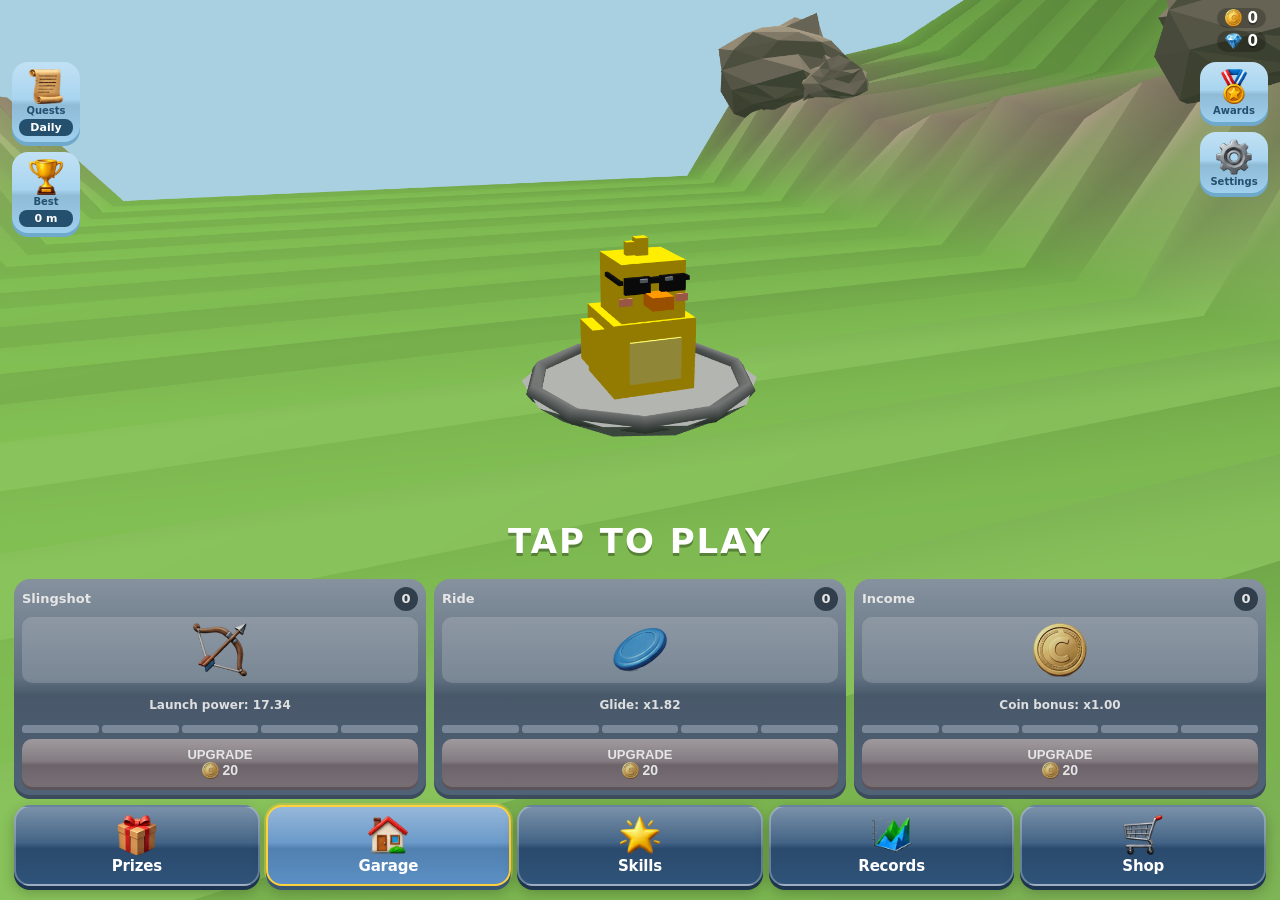
==== play/index.html @ 9abfc85f "play/: celebrations centred, lower/heavier jumps, clouds song from 6,000 m Co-Authored-By: Claude Op" ====
<!DOCTYPE html><html><head><meta charset="utf-8"><meta name="viewport" content="width=device-width,initial-scale=1,minimum-scale=1,maximum-scale=1,user-scalable=no,viewport-fit=cover"><script>/* Tablet scaling: the game is laid out for a phone (390 wide). On tablets (iPad) the page is laid out at a compact phone size (700 tall, like a small iPhone) and magnified, so the HUD, menus and buttons are large and keep their phone proportions. Phones are unchanged. */(function(){try{var m=document.querySelector('meta[name=viewport]'),w=screen.width,h=screen.height;if(w>h){var t=w;w=h;h=t}var s=Math.min(w/390,h/844);window.__uiS=1;window.__vpC=m.content;if(!(s>1.15))return;s=Math.min(w/390,h/700);window.__uiS=s;var z=s.toFixed(4);m.content=window.__vpC='width='+Math.round(w/s)+',initial-scale='+z+',minimum-scale='+z+',maximum-scale='+z+',user-scalable=no,viewport-fit=cover'}catch(e){}})();
/* The page must never zoom (a double-tap on Jump or a two-finger pinch while steering used to zoom it in, with no way back).
   The viewport above locks the scale on every device; this also blocks iOS pinch gestures and, if the page ever does end up
   zoomed, puts it straight back by re-applying the viewport. */
(function(){var stop=function(e){if(e.cancelable)e.preventDefault()};['gesturestart','gesturechange','gestureend'].forEach(function(t){document.addEventListener(t,stop,{passive:false})});
 document.addEventListener('touchmove',function(e){if(typeof e.scale==='number'&&e.scale!==1&&e.cancelable)e.preventDefault()},{passive:false});
 var vv=window.visualViewport;if(!vv)return;var base=null,busy=0;window.__vpFix=function(){var m=document.querySelector('meta[name=viewport]');if(!m||busy)return;busy=1;var c=window.__vpC||m.content;m.content=c+',shrink-to-fit=no';setTimeout(function(){m.content=c;busy=0;try{window.scrollTo(0,0)}catch(e){}},60)};
 var chk=function(){if(base==null)return;var ae=document.activeElement,typing=ae&&(ae.tagName==='TEXTAREA'||(ae.tagName==='INPUT'&&ae.type!=='range'));if(Math.abs(vv.scale-base)>.02||(!typing&&(Math.abs(vv.offsetLeft)>1||Math.abs(vv.offsetTop)>1)))window.__vpFix()};vv.addEventListener('resize',chk);vv.addEventListener('scroll',chk);
 setTimeout(function(){base=vv.scale},700)})();</script><title>Play Sling &amp; Slide</title><meta name="description" content="Play Sling &amp; Slide in your browser: launch your chick from a giant slingshot and slide as far as you can."><link rel="icon" href="../assets/favicon.png"><link rel="apple-touch-icon" href="../assets/apple-touch-icon.png"><link rel="manifest" href="manifest.webmanifest"><meta name="mobile-web-app-capable" content="yes"><meta name="apple-mobile-web-app-capable" content="yes"><meta name="apple-mobile-web-app-status-bar-style" content="black-translucent"><meta name="apple-mobile-web-app-title" content="Sling &amp; Slide"><meta name="theme-color" content="#2f8fe8"><meta name="format-detection" content="telephone=no"><style>:root{color-scheme:light}body{font-size:14px;line-height:normal;color:#000}img{max-width:100%}[hidden]:not([hidden=until-found i]){display:none!important}</style>
<style>
:root{box-sizing:border-box}
html,body{margin:0;height:100%;background:#8fd3ff;overflow:hidden;touch-action:none;user-select:none;-webkit-user-select:none;font-family:system-ui,sans-serif}
canvas{display:block}
#hud{position:fixed;top:0;left:0;right:0;padding:calc(env(safe-area-inset-top,0px) + 8px) 14px 0;display:flex;justify-content:space-between;align-items:flex-start;color:#fff;font-weight:800;font-size:15px;text-shadow:0 2px 0 rgba(0,0,0,.35);pointer-events:none}
#jb{position:fixed;left:14px;bottom:calc(env(safe-area-inset-bottom,0px) + 72px);width:74px;height:74px;border-radius:50%;border:3px solid #fff;background:radial-gradient(circle at 35% 25%,#9fe0ff,#2f8cff 70%);color:#fff;font:800 11px system-ui,sans-serif;display:flex;flex-direction:column;align-items:center;justify-content:center;gap:0;box-shadow:0 5px 0 #1f5fb8,0 8px 14px rgba(0,0,0,.35);touch-action:none;z-index:4;transition:transform .08s,opacity .15s,filter .15s;-webkit-tap-highlight-color:transparent}#jb span{font-size:26px;line-height:26px}#jb i{font-style:normal;position:absolute;top:-6px;right:-4px;min-width:22px;height:22px;border-radius:11px;background:#ff6a3d;border:2px solid #fff;font-size:12px;line-height:18px;text-align:center}#jb:active{transform:translateY(4px) scale(.93);box-shadow:0 1px 0 #1f5fb8}#jb.off{filter:grayscale(.9) brightness(.8);opacity:.7}
#rb{position:fixed;left:96px;bottom:calc(env(safe-area-inset-bottom,0px) + 72px);width:74px;height:74px;border-radius:50%;border:3px solid #fff;background:radial-gradient(circle at 35% 25%,#ffd27a,#ff7a2f 70%);color:#fff;font:800 11px system-ui,sans-serif;display:flex;flex-direction:column;align-items:center;justify-content:center;box-shadow:0 5px 0 #b3481a,0 8px 14px rgba(0,0,0,.35);touch-action:none;z-index:4;transition:transform .08s,opacity .15s,filter .15s;-webkit-tap-highlight-color:transparent}#rb span{font-size:26px;line-height:26px}#rb:active{transform:translateY(4px) scale(.93);box-shadow:0 1px 0 #b3481a}#rb.off{filter:grayscale(.9) brightness(.8);opacity:.7}#rb.off:not(.lock){filter:grayscale(.6) brightness(.85);opacity:.8}#rb{overflow:hidden;position:fixed}#rb span,#rb b{position:relative;z-index:2}#rb .fuel{position:absolute;left:0;right:0;bottom:0;height:0;background:linear-gradient(#ffe27a,#ffb02e);opacity:.9;z-index:1;display:none}#rb .fuel::before{content:'';position:absolute;left:-25%;top:-7px;width:150%;height:14px;border-radius:45%;background:#ffe27a;animation:slosh 1.3s ease-in-out infinite alternate}@keyframes slosh{from{transform:translateX(-9%) rotate(-3deg)}to{transform:translateX(9%) rotate(3deg)}}
#pts{position:fixed;top:calc(env(safe-area-inset-top,0px) + 36px);left:0;right:0;text-align:center;color:#ffe9a6;font-weight:900;font-size:15px;text-shadow:0 2px 0 rgba(0,0,0,.45);pointer-events:none;display:none}#sp{position:fixed;top:calc(env(safe-area-inset-top,0px) + 92px);left:0;right:0;text-align:center;font-weight:900;font-size:18px;text-shadow:0 2px 0 rgba(0,0,0,.5);pointer-events:none;opacity:0}@keyframes spup{0%{opacity:0;transform:translateY(8px) scale(.8)}15%{opacity:1;transform:translateY(0) scale(1.1)}30%{transform:scale(1)}80%{opacity:1}100%{opacity:0;transform:translateY(-14px)}}
#lbm .lbcl{width:100%;margin:6px 0 2px;padding:9px 10px;border-radius:12px;background:linear-gradient(#ffd45a,#f0a020);box-shadow:0 3px 0 #b8741a;color:#3a2400;font-weight:900;font-size:12px;line-height:1.3;border:0}#lbm .lbcl b{display:block;font-size:15px}
#menu .cards{align-items:stretch}#menu .card{display:flex;flex-direction:column}#menu .card .st{min-height:2.6em;display:flex;align-items:center;justify-content:center;line-height:1.2}#menu .card .pips{margin-top:auto}#menu .card .ch span{white-space:nowrap}
#hint{position:fixed;bottom:calc(env(safe-area-inset-bottom,0px) + 18px);left:0;right:0;text-align:center;color:#fff;font-weight:700;text-shadow:0 2px 0 rgba(0,0,0,.35);pointer-events:none}
#menu{position:fixed;inset:0;display:none;flex-direction:column;color:#fff;pointer-events:none;padding:calc(env(safe-area-inset-top,0px) + 10px) 14px calc(env(safe-area-inset-bottom,0px) + 14px);box-sizing:border-box}
#menu .top{text-align:center;text-shadow:0 2px 0 rgba(0,0,0,.3)}
#menu .pill{display:inline-block;background:rgba(40,55,70,.7);border-radius:20px;padding:6px 16px;font-weight:800;font-size:20px}
#menu .res{font-size:30px;font-weight:900;margin-top:34px;letter-spacing:1px}
#menu .sub{opacity:.85;font-weight:700}
#menu .mid{flex:1;display:flex;align-items:flex-end;justify-content:center;pointer-events:auto;padding-bottom:18px}
#menu .ct{font-size:34px;font-weight:900;letter-spacing:2px;text-shadow:0 3px 0 rgba(0,0,0,.3);animation:pu 1.2s infinite alternate}
@keyframes pu{to{transform:scale(1.08)}}
#menu .cards{display:flex;gap:8px;pointer-events:auto}
#menu .card{flex:1;background:#4d6f93;border-radius:16px;padding:8px;box-shadow:0 4px 0 #3a5673}
#menu .card.off{filter:saturate(.6) brightness(.9)}
#menu .ch{display:flex;justify-content:space-between;align-items:center;font-weight:800;font-size:13px}
#menu .ch em{font-style:normal;background:#2f4660;border-radius:50%;min-width:24px;height:24px;display:grid;place-items:center}
#menu .ic{font-size:40px;text-align:center;background:rgba(255,255,255,.2);border-radius:10px;margin:6px 0;padding:6px 0}
#menu .pips{display:flex;gap:3px;margin-bottom:6px}
#menu .pips i{flex:1;height:8px;border-radius:3px;background:#7f9ab8}#menu .pips i.on{background:#ffc83d}
#menu .card button{width:100%;padding:8px 0;border:0;border-radius:10px;background:#5fbf6a;color:#fff;font-weight:900;font-size:13px;box-shadow:0 3px 0 #3f8f49}
#menu .card.off button{background:#8a7a85;box-shadow:0 3px 0 #6b5c66}#menu .card button b{display:block;font-size:14px}
#menu .chk{position:absolute;left:14px;top:38%;pointer-events:auto;width:64px;border:0;border-radius:14px;background:#4d6f93;color:#fff;font-size:28px;padding:6px 0;box-shadow:0 3px 0 #3a5673}
#menu .chk small,#menu .chk b{display:block;font-size:11px;font-weight:800}
#pick{position:fixed;inset:0;display:none;flex-direction:column;justify-content:center;gap:10px;padding:20px;background:rgba(15,28,40,.6);color:#fff;box-sizing:border-box;z-index:5}
#pick.wait .pc{opacity:.5;pointer-events:none;filter:grayscale(.6)}
#pick h2{margin:0;text-align:center;font-size:30px;font-weight:900;text-shadow:0 2px 0 rgba(0,0,0,.35)}
#pick .sub{text-align:center;opacity:.85;font-weight:700;margin-bottom:6px}
#pick .pc{display:flex;align-items:center;gap:14px;background:#4d6f93;border:0;border-radius:16px;padding:12px 14px;color:#fff;text-align:left;box-shadow:0 4px 0 #3a5673;font-family:inherit;width:100%}
#pick .pc .e{font-size:38px}#pick .pc b{display:block;font-size:18px}#pick .pc span{font-size:14px;opacity:.9}
#cd{position:fixed;inset:0;display:none;align-items:center;justify-content:center;font-size:150px;font-weight:900;color:#fff;text-shadow:0 6px 0 rgba(0,0,0,.35);pointer-events:none;z-index:4}
@keyframes pop{from{scale:1.7;opacity:0}to{scale:1;opacity:1}}/* celebrations: grow from the centre, overshoot, settle; leave by shrinking into the centre. 'scale' (not transform) so the translateX(-50%) centring is never overridden */@keyframes cel{0%{scale:.25;opacity:0}40%{scale:1.22;opacity:1}62%{scale:.93}80%{scale:1.04}100%{scale:1;opacity:1}}@keyframes celout{0%{scale:1;opacity:1}35%{scale:1.1;opacity:1}100%{scale:.3;opacity:0}}
#pw{position:fixed;top:calc(env(safe-area-inset-top,0px) + 110px);left:12px;font-size:20px;pointer-events:none;display:flex;flex-direction:column;flex-wrap:nowrap;gap:4px;z-index:2}#pw i{font-style:normal;background:rgba(0,0,0,.25);border-radius:10px;padding:1px 5px;line-height:1.2}
#menu .st{text-align:center;font-size:12px;font-weight:800;opacity:.95;margin-bottom:5px}
#up{position:fixed;left:50%;top:26%;transform:translateX(-50%);width:min(86vw,320px);background:rgba(20,35,50,.92);color:#fff;border-radius:16px;padding:12px 14px;display:none;z-index:6;box-shadow:0 4px 0 rgba(0,0,0,.3);pointer-events:none;animation:upin .25s ease-out}
@keyframes upin{from{transform:translate(-50%,-14px);opacity:0}}
#up b{font-size:16px}#up .row{display:flex;justify-content:space-between;align-items:baseline;margin-top:4px;font-weight:800}
#up .row span{opacity:.75;font-size:14px}#up .row em{font-style:normal;color:#7dff8a;font-size:20px}
#up .bar{height:10px;border-radius:5px;background:#3a5673;margin-top:8px;overflow:hidden;position:relative}
#up .bar i{position:absolute;left:0;top:0;bottom:0;background:#6fa8ff;transition:width .6s}#up .bar u{position:absolute;left:0;top:0;bottom:0;background:#7dff8a;transition:width .6s;opacity:.9}
#pbar{position:fixed;right:22px;top:26%;height:38%;width:20px;border-radius:10px;background:rgba(20,35,50,.55);border:2px solid rgba(255,255,255,.7);display:none;overflow:hidden;pointer-events:none;z-index:3}
#pbar i{position:absolute;left:0;right:0;bottom:0;height:0;background:linear-gradient(#7dff8a,#ffd23d)}
#pbar.max i{background:#ff5a4d;animation:pm .25s infinite alternate}
@keyframes pm{to{filter:brightness(1.5)}}
#pbl{position:fixed;right:10px;top:calc(26% - 24px);width:44px;text-align:center;color:#fff;font-weight:900;font-size:13px;text-shadow:0 2px 0 rgba(0,0,0,.4);display:none;pointer-events:none;z-index:3}
#spd{position:fixed;right:12px;bottom:calc(env(safe-area-inset-bottom,0px) + 14px);width:112px;height:112px;display:none;pointer-events:none;z-index:2;filter:drop-shadow(0 3px 0 rgba(0,0,0,.3))}
#spd svg{width:100%;height:100%;transform:rotate(135deg)}
#spd .tr{fill:rgba(25,45,65,.55);stroke:rgba(255,255,255,.28);stroke-width:9;stroke-linecap:round}
#spd .fl{fill:none;stroke-width:9;stroke-linecap:round;transition:stroke .2s}
#spd .num{position:absolute;inset:0;display:flex;flex-direction:column;align-items:center;justify-content:center;color:#fff;font-weight:900;text-shadow:0 2px 0 rgba(0,0,0,.4)}
#spd .num b{font-size:30px;line-height:1}#spd .num small{font-size:11px;letter-spacing:1px;opacity:.85;margin-top:2px}
#prog{position:fixed;right:10px;top:17%;height:46%;width:70px;display:none;pointer-events:none;z-index:2;color:#fff;font-weight:800;text-shadow:0 2px 0 rgba(0,0,0,.4)}
#prog .ic{position:absolute;right:11px;top:-6px;font-size:22px;width:26px;text-align:center}
#prog .trk{position:absolute;right:13px;top:22px;bottom:22px;width:12px;border-radius:6px;background:rgba(20,35,50,.55);border:2px solid rgba(255,255,255,.65);overflow:hidden}
#prog .trk i{position:absolute;left:0;right:0;bottom:0;height:0;background:linear-gradient(#5ff0ff,#7dff8a)}
#prog .hd{position:absolute;right:11px;width:14px;height:14px;border-radius:50%;background:#fff;border:3px solid #5ff0ff;margin-bottom:-12px;bottom:22px;box-sizing:content-box;box-shadow:0 2px 0 rgba(0,0,0,.3)}
#prog .tk{position:absolute;right:34px;font-size:10px;white-space:nowrap;transform:translateY(50%);display:flex;align-items:center;gap:3px}
#prog .tk:after{content:'';width:8px;height:2px;background:#fff;border-radius:1px}
#prog .tk.best{color:#ffd23d}#prog .tk.best:after{background:#ffd23d}
#prog .lb{position:absolute;right:0;bottom:2px;width:52px;text-align:right;font-size:11px;opacity:.95}
#menu .side{position:absolute;top:30%;display:flex;flex-direction:column;gap:12px;pointer-events:auto}
#menu .side.l{left:12px}#menu .side.r{right:12px}
#menu .sb{width:68px;border:0;border-radius:16px;background:linear-gradient(#bfe6fa,#9fd0ee);color:#24506e;padding:7px 2px 6px;box-shadow:0 4px 0 #6fa9cb;font-family:inherit;text-align:center}
#menu .sb span{display:block;font-size:30px;line-height:1.1}
#menu .sb small{display:block;font-size:10px;font-weight:800;margin-top:1px}
#menu .sb b{display:block;font-size:11px;font-weight:900;margin-top:1px;background:#24506e;color:#fff;border-radius:8px;padding:2px 0;margin:3px 5px 0}
#menu .setp{position:absolute;right:92px;top:30%;pointer-events:auto;background:rgba(20,35,50,.92);border-radius:14px;padding:10px}
#menu .setp button{border:0;border-radius:10px;background:#c2563f;color:#fff;font-weight:800;padding:10px 12px;font-family:inherit}
#menu .ic{font-size:46px}
#xpb{position:fixed;top:calc(env(safe-area-inset-top,0px) + 62px);left:50%;transform:translateX(-50%);width:min(60vw,280px);display:none;align-items:center;gap:8px;pointer-events:none;z-index:2;color:#fff;font-weight:900;text-shadow:0 2px 0 rgba(0,0,0,.4)}
#xpb .tr{flex:1;height:12px;border-radius:6px;background:rgba(20,35,50,.6);border:2px solid rgba(255,255,255,.7);overflow:hidden}
#xpb .tr i{display:block;height:100%;background:linear-gradient(90deg,#44b0ff,#7fe0ff);width:0;transition:width .2s}
#lvup{position:fixed;left:50%;top:37%;translate:-50% 0;font-size:34px;font-weight:900;color:#ffe066;text-shadow:0 4px 0 rgba(0,0,0,.4);display:none;pointer-events:none;z-index:6;text-align:center}
#menu .tabs{display:flex;gap:6px;margin-top:10px;pointer-events:auto}
#menu .tb{flex:1;min-width:0;border:2px solid rgba(255,255,255,.28);border-radius:16px;background:#2f5379;color:#fff;font-weight:900;font-size:clamp(12px,3.6vw,15px);letter-spacing:-.2px;padding:8px 0 9px;position:relative;font-family:inherit;box-shadow:0 4px 0 #1d3550,0 6px 14px rgba(0,0,0,.25);white-space:nowrap}
#menu .tb span{display:block;font-size:34px;line-height:1.08;margin-bottom:2px}
#menu .tb.on{background:#5b8fc4;border-color:#ffd23d;color:#fff;box-shadow:0 4px 0 #3a5673,0 0 0 2px rgba(255,210,61,.35),0 6px 14px rgba(0,0,0,.25)}#menu .tb:active{transform:translateY(2px)}
#menu .bd{position:absolute;top:2px;right:18%;background:#ff5a4d;color:#fff;border-radius:9px;font-size:10px;font-style:normal;padding:1px 5px}
#menu .panel{pointer-events:auto;background:rgba(32,52,74,.94);border-radius:16px;padding:10px;max-height:46vh;overflow-y:auto;box-shadow:0 4px 0 rgba(0,0,0,.25)}
#menu .ph{display:flex;justify-content:space-between;align-items:center}
#menu .ph b{display:block;font-size:16px}#menu .ph small{opacity:.85;font-weight:700;font-size:12px}
#menu .pl{border:0;border-radius:10px;background:#5fbf6a;color:#fff;font-weight:900;padding:9px 18px;box-shadow:0 3px 0 #3f8f49;font-family:inherit}
#menu .xpbar{height:8px;border-radius:4px;background:#3f5a78;margin:8px 0;overflow:hidden}
#menu .xpbar i{display:block;height:100%;background:linear-gradient(90deg,#44b0ff,#7fe0ff)}
#menu .panel.tall{max-height:72vh}
#menu .panel.tall .ph{position:sticky;top:-10px;z-index:3;background:#20344a;margin:-10px -10px 0;padding:10px 10px 4px;border-radius:16px 16px 0 0}
#menu .tree{display:grid;grid-template-columns:repeat(4,1fr);gap:0 5px;align-items:end}
#menu .br{display:flex;flex-direction:column;align-items:center;min-width:0}
#menu .bn{font-weight:900;font-size:11px;margin-top:2px;text-align:center}
#menu .ln{width:3px;height:6px;background:#6f90b3}
#menu .tn{width:100%;border:0;border-radius:10px;background:#4d6f93;color:#fff;padding:4px 2px 3px;text-align:center;font-family:inherit;box-shadow:0 2px 0 #3a5673;min-width:0}
#menu .tn .ni{display:block;font-size:19px;line-height:1.15}#menu .tn b{display:block;font-size:8.5px;line-height:1.15;white-space:nowrap;overflow:hidden;text-overflow:ellipsis}
#menu .tn em{display:block;font-style:normal;font-size:9px;font-weight:800;opacity:.9}
#menu .tn.lk{opacity:.5}#menu .tn.mx{background:#3f8f6a}#menu .tn.inf{background:#6a4fa8}#menu .tn.ok{box-shadow:0 2px 0 #3a5673,0 0 0 2px #ffc83d}#menu .tn.sel{outline:3px solid #fff;outline-offset:1px}
#menu .skd{position:sticky;bottom:0;margin-top:8px;background:rgba(28,42,58,.97);border-radius:14px;padding:8px 10px;display:flex;align-items:center;gap:8px;box-shadow:0 -3px 10px rgba(0,0,0,.25);text-align:left}
#menu .skd>small{width:100%;text-align:center;opacity:.8;font-size:12px}
#menu .sdi{font-size:30px}#menu .sdt{flex:1;min-width:0;line-height:1.2}#menu .sdt b{font-size:14px}#menu .sdt em{font-style:normal;font-size:11px;font-weight:800;opacity:.8}#menu .sdt small{display:block;font-size:11px;opacity:.85}#menu .sdt .ef{display:block;font-style:normal;font-size:11px;font-weight:900;color:#ffe066}
#menu .skb{border:0;border-radius:10px;background:#ffc83d;color:#3a2a00;font-weight:900;font-size:12px;padding:8px 10px;font-family:inherit;min-width:74px;line-height:1.2;box-shadow:0 3px 0 #b88a10}#menu .skb.off{background:#5a6b7d;color:#d6dde5;box-shadow:0 3px 0 #3f4d5b;font-size:10px}
#menu .nd{width:100%;border:0;border-radius:12px;background:#4d6f93;color:#fff;padding:6px 3px;text-align:center;font-family:inherit;box-shadow:0 3px 0 #3a5673}
#menu .nd .ni{display:block;font-size:22px}#menu .nd b{display:block;font-size:11px}
#menu .nd small{display:block;font-size:9px;opacity:.85;min-height:22px;line-height:1.15}
#menu .nd em{font-style:normal;font-size:11px;font-weight:800}
#menu .nd u{display:block;text-decoration:none;font-size:11px;font-weight:900;margin-top:3px;border-radius:8px;padding:2px 0;background:rgba(0,0,0,.25)}
#menu .nd.ok u{background:#ffc83d;color:#3a2a00}#menu .nd.lk{opacity:.5}#menu .nd.mx{background:#3f8f6a}
#menu .rec{display:flex;justify-content:space-between;padding:8px 4px;border-bottom:1px solid rgba(255,255,255,.12);font-weight:800;font-size:14px}
#menu .gbtns{display:flex;gap:8px;margin:8px 0}#menu .godds{display:block;margin:-2px auto 8px;border:0;background:none;color:#cfe3f5;font-weight:800;font-size:12px;text-decoration:underline;font-family:inherit;padding:4px 8px}#gcp .odl{max-height:min(62vh,520px);overflow-y:auto;text-align:left;font-size:13px;line-height:1.35;margin-top:6px;padding-right:2px}#gcp .odr{display:flex;justify-content:space-between;align-items:center;font-weight:900;margin-top:10px;padding:6px 8px;border-radius:10px;background:rgba(0,0,0,.25)}#gcp .odi{display:flex;justify-content:space-between;padding:2px 8px;opacity:.9}#gcp .odi span:last-child{opacity:.7;font-variant-numeric:tabular-nums}#gcp .odn{background:rgba(0,0,0,.25);border-radius:10px;padding:8px 10px;margin-top:10px}#gcp .odn b{display:block;margin-bottom:2px}
#menu .gb{flex:1;border:0;border-radius:12px;padding:8px 4px;font-family:inherit;font-weight:900;color:#fff;background:#3f8f6a;box-shadow:0 3px 0 #2d6a4e;font-size:14px}
#menu .gb.ten{background:#b45cf0;box-shadow:0 3px 0 #7d37b0}
#menu .gb b{display:block;font-size:12px;opacity:.95}#menu .gb.off{filter:grayscale(.7) brightness(.8)}
#menu .gres{display:grid;grid-template-columns:repeat(5,1fr);gap:7px;margin:8px 0}
#menu .gc{position:relative;border:2px solid;border-radius:10px;background:rgba(0,0,0,.28);text-align:center;padding:5px 1px;animation:gpop .4s both}
#menu .gc span{display:block;font-size:24px}#menu .gc small{display:block;font-size:9px;font-weight:800;line-height:1.1}
#menu .gn{position:absolute;top:-6px;right:-4px;background:#ff5a4d;color:#fff;font-size:8px;font-weight:900;font-style:normal;border-radius:6px;padding:1px 4px}
#menu .gn.r{background:#3f8f6a}
@keyframes gpop{from{transform:scale(.2) rotate(-12deg);opacity:0}}
#menu .gh{font-weight:900;font-size:13px;margin:10px 0 4px}
#menu .ggrid{display:grid;grid-template-columns:repeat(4,1fr);gap:7px}
#menu .gi{position:relative;border:2px solid;border-radius:10px;background:rgba(255,255,255,.08);color:#fff;padding:5px 1px;font-family:inherit;text-align:center}
#menu .gi.no{opacity:.9}#menu .gi.sel{background:rgba(255,255,255,.24)}
#menu .gi .ge{display:block;font-size:22px}#menu .gi small{display:block;font-size:9px;font-weight:800;line-height:1.1}
#menu .gx{position:absolute;top:-6px;left:-3px;background:#2f4660;font-size:9px;font-style:normal;font-weight:900;border-radius:6px;padding:1px 4px}
#menu .geq{position:absolute;top:-6px;right:-3px;background:#5fbf6a;font-size:9px;font-style:normal;font-weight:900;border-radius:6px;padding:1px 4px}
/*gacha v112*/
#gm .gmrev .mdl{pointer-events:auto;cursor:pointer}#gm .gmtip{display:block;margin-top:4px;font-size:11px;font-weight:800;opacity:.8}
#gm .gmst{display:none;margin:6px auto 0;background:rgba(10,20,34,.88);border:2px solid var(--rc);border-radius:12px;padding:6px 10px;max-width:270px;pointer-events:auto;position:relative;z-index:6}#gm .gmrev.st .gmst{display:block}
#gm .chip{pointer-events:auto;cursor:pointer}
.ad{color:#7dff8a;font-weight:800;font-size:12px}.dsv{color:#ff8a80;font-weight:800;font-size:12px}.gd2{opacity:.9;font-weight:700;font-size:12px;margin-top:6px}
#gcp{position:fixed;inset:0;z-index:90;display:flex;align-items:center;justify-content:center;font-family:inherit;color:#fff}#gcp .gcbg{position:absolute;inset:0;background:rgba(5,12,22,.72)}
#gcp .gcc{position:relative;width:min(300px,84vw);background:#1d3047;border:3px solid;border-radius:20px;padding:16px 16px 14px;text-align:center;animation:pop .3s ease-out}
#gcp .gcx{position:absolute;top:8px;right:10px;border:0;background:rgba(255,255,255,.15);color:#fff;border-radius:50%;width:28px;height:28px;font-size:14px;font-weight:900}
#gcp .gce{font-size:72px;line-height:1.1}#gcp .gcn{font-size:22px;font-weight:900}#gcp .gck{font-size:12px;font-weight:900;letter-spacing:.15em;text-transform:uppercase;margin-bottom:8px}
#gcp .gcs{background:rgba(0,0,0,.25);border-radius:12px;padding:8px;text-align:left}#gcp .gcq{margin-top:10px;padding:10px 30px;font-size:16px;background:linear-gradient(#6fdc7d,#3fae56);color:#fff;border:0;border-radius:12px;font-weight:900;font-family:inherit;box-shadow:0 3px 0 #2a7a3c}
#menu .geqs{display:grid;grid-template-columns:1fr 1fr;gap:8px}#menu .geqc{border:2px solid;border-radius:14px;background:rgba(0,0,0,.22);color:#fff;padding:6px 4px;font-family:inherit;text-align:center}#menu .geqc .ge{display:block;font-size:34px;line-height:1.15}#menu .geqc b{display:block;font-size:13px}#menu .geqc small{font-size:10px;font-weight:900}
#menu .gdet{border:2px solid;border-radius:12px;padding:8px;margin:8px 0;background:rgba(0,0,0,.2)}
#menu .gdh{display:flex;justify-content:space-between;align-items:baseline;font-weight:900;margin-bottom:4px}#menu .gdh span{font-size:11px}
#menu .ad{color:#7dff8a;font-weight:800;font-size:12px}#menu .dsv{color:#ff8a80;font-weight:800;font-size:12px}
#menu .gd2{opacity:.85;font-weight:700;font-size:11px;margin-top:3px}#menu .gdet .pl{margin-top:6px;padding:7px 16px}
#menu .sgrid{display:grid;grid-template-columns:repeat(3,1fr);gap:7px}
#menu .sc{border:0;border-radius:12px;background:#4d6f93;color:#fff;padding:7px 3px;text-align:center;font-family:inherit;box-shadow:0 3px 0 #3a5673}
#menu .sc span{display:block;font-size:24px}#menu .sc b{display:block;font-size:12px}
#menu .sc small{display:block;font-size:9px;opacity:.9;min-height:11px;font-weight:800}
#menu .sc u{display:block;text-decoration:none;background:#5fbf6a;border-radius:8px;font-size:12px;font-weight:900;padding:3px 0;margin-top:3px}
#menu .sc.off{opacity:.55}
#menu .tst{background:#c2563f;border-radius:8px;font-size:10px;font-weight:800;padding:4px 6px;margin:6px 0;text-align:center}

#dp{position:fixed;left:50%;top:36%;transform:translateX(-50%);font-size:26px;font-weight:900;color:#7fd8ff;text-shadow:0 3px 0 rgba(0,0,0,.4);display:none;pointer-events:none;z-index:5}
@keyframes dpup{from{transform:translate(-50%,0) scale(.7);opacity:1}to{transform:translate(-50%,-46px) scale(1.15);opacity:0}}
#menu button,#menu .card,#menu .gi,#pick .pc{transition:transform .09s ease,filter .09s ease}
#menu button:active:not(.off){transform:translateY(2px) scale(.92);filter:brightness(.92)}
#pick .pc:active{transform:translateY(2px) scale(.95)}
#menu .pl,#menu .gb,#menu .card button,#menu .sc u{position:relative;overflow:hidden}
#menu .sb{background-color:#9fd0ee}
#menu .pl,#menu .gb,#menu .card button,#menu .sb,#menu .tb,#menu .nd,#menu .sc,#menu .sc u,#menu .card,#menu .gi,#pick .pc{background-image:linear-gradient(180deg,rgba(255,255,255,.36) 0%,rgba(255,255,255,.10) 46%,rgba(0,0,0,.10) 54%,rgba(0,0,0,0) 100%)!important}
#menu .pl:after,#menu .gb:after,#menu .card button:after,#menu .sc u:after{content:'';position:absolute;top:0;left:-60%;width:36%;height:100%;background:linear-gradient(100deg,transparent,rgba(255,255,255,.55),transparent);transform:skewX(-20deg);animation:shn 3.4s infinite;pointer-events:none}
#menu .gb.off:after,#menu .card.off button:after,#menu .sc.off u:after{display:none}
@keyframes shn{0%,55%{left:-60%}100%{left:130%}}
@keyframes bnc{0%{transform:scale(.86)}55%{transform:scale(1.13)}100%{transform:scale(1)}}
@keyframes okf{0%{box-shadow:0 0 0 0 rgba(255,224,102,.95)}100%{box-shadow:0 0 0 16px rgba(255,224,102,0)}}
@keyframes shk{0%,100%{transform:translateX(0)}20%{transform:translateX(-5px)}40%{transform:translateX(5px)}60%{transform:translateX(-4px)}80%{transform:translateX(3px)}}
#menu .bnc{animation:bnc .34s cubic-bezier(.2,1.6,.4,1)}
#menu .okf{animation:bnc .34s cubic-bezier(.2,1.6,.4,1),okf .55s ease-out}
#menu .shk{animation:shk .3s}
.spk{position:fixed;width:9px;height:9px;margin:-4px;background:#ffe066;border-radius:2px;transform:rotate(45deg);pointer-events:none;z-index:98;animation:spk .55s ease-out forwards}
@keyframes spk{to{transform:translate(var(--dx),var(--dy)) rotate(225deg) scale(.2);opacity:0}}

#gm{position:fixed;inset:0;z-index:60;display:flex;align-items:center;justify-content:center;color:#fff;user-select:none;-webkit-user-select:none;overflow:hidden}
#gm .gmbg{position:absolute;inset:0;background:radial-gradient(ellipse at 50% 42%,rgba(52,38,104,.95),rgba(8,8,26,.98));animation:gmfi .3s}
#gm .gmrays{position:absolute;left:50%;top:42%;width:160vmax;height:160vmax;margin:-80vmax 0 0 -80vmax;background:repeating-conic-gradient(var(--rc,#fff) 0 6deg,transparent 6deg 18deg);-webkit-mask:radial-gradient(circle,#000 0,transparent 52%);mask:radial-gradient(circle,#000 0,transparent 52%);opacity:0;transition:opacity .6s;animation:gmrot 16s linear infinite;pointer-events:none}
#gm .gmrays.on{opacity:.5}
#gm .gmw{position:relative;width:230px;height:350px;transform:scale(var(--gs,1));margin-top:-4vh;transition:opacity .3s,filter .3s}
#gm .gmw.dim{opacity:.18;filter:blur(2px)}
#gm .gmm{position:absolute;inset:0}
#gm .gmw.crank .gmm{animation:gmwob .12s infinite alternate}
#gm .gmdome{position:absolute;left:20px;top:0;width:190px;height:190px;border-radius:50%;overflow:hidden;background:radial-gradient(circle at 50% 60%,rgba(150,200,255,.12),rgba(110,160,230,.34));border:3px solid rgba(255,255,255,.6);box-shadow:inset 0 -12px 26px rgba(90,140,220,.4),0 0 26px rgba(140,190,255,.3)}
#gm .gmdome:after{content:'';position:absolute;left:22px;top:14px;width:62px;height:34px;border-radius:50%;background:linear-gradient(180deg,rgba(255,255,255,.8),rgba(255,255,255,0));transform:rotate(-32deg);pointer-events:none}
#gm .dc{position:absolute;width:38px;height:38px;border-radius:50%;background:linear-gradient(180deg,var(--c) 50%,#f2f2f2 50%);box-shadow:inset -4px -5px 8px rgba(0,0,0,.28),inset 3px 3px 6px rgba(255,255,255,.55),0 2px 3px rgba(0,0,0,.3);animation:dcf var(--d) ease-in-out infinite}
#gm .gmw.crank .dc{animation-duration:.22s}
#gm .gmring{position:absolute;left:14px;top:172px;width:202px;height:26px;border-radius:12px;background:linear-gradient(180deg,#ffe99a,#e3a823 55%,#a86d0a);box-shadow:0 3px 6px rgba(0,0,0,.45),inset 0 2px 0 rgba(255,255,255,.6)}
#gm .gmbody{position:absolute;left:8px;top:192px;width:214px;height:130px;border-radius:12px 12px 22px 22px;background:linear-gradient(180deg,#ff7b7b,#d63a3a 55%,#a82525);box-shadow:inset 0 5px 0 rgba(255,255,255,.4),inset 0 -7px 0 rgba(0,0,0,.22),0 10px 20px rgba(0,0,0,.55)}
#gm .gmbody:before{content:'';position:absolute;left:10px;top:12px;width:8px;height:70px;border-radius:5px;background:rgba(255,255,255,.28)}
#gm .gmcrank{position:absolute;left:26px;top:20px;width:80px;height:80px;border-radius:50%;background:radial-gradient(circle at 35% 28%,#fff,#e6ecf4 30%,#97a3b4);box-shadow:0 4px 0 #566074,0 7px 10px rgba(0,0,0,.4)}
#gm .gmarm{position:absolute;inset:0}
#gm .gmw.crank .gmarm{animation:gmcr var(--cd,.5s) ease-in-out var(--cn,2)}
#gm .gmarm:before{content:'';position:absolute;left:6px;right:6px;top:34px;height:12px;border-radius:7px;background:linear-gradient(180deg,#ffe066,#e0a21f);box-shadow:0 2px 0 #8a5a08}
#gm .gmarm i{position:absolute;top:27px;width:26px;height:26px;border-radius:50%;background:radial-gradient(circle at 35% 30%,#ff9a9a,#d02a2a 70%);box-shadow:0 2px 0 #7a1414}
#gm .gmarm i:first-child{left:-6px}#gm .gmarm i:last-child{right:-6px}
#gm .gmslot{position:absolute;right:22px;top:26px;width:56px;height:50px;border-radius:10px;background:#8c1f1f;box-shadow:inset 0 3px 6px rgba(0,0,0,.5),0 1px 0 rgba(255,255,255,.35);text-align:center;font-size:18px;line-height:30px}
#gm .gmslot:after{content:'';position:absolute;left:14px;right:14px;bottom:9px;height:5px;border-radius:3px;background:#2a0808}
#gm .gmchute{position:absolute;left:50%;bottom:10px;width:92px;height:46px;margin-left:-46px;border-radius:12px 12px 8px 8px;background:linear-gradient(180deg,#1f0a14,#4a2030);box-shadow:inset 0 7px 12px rgba(0,0,0,.75),0 2px 0 rgba(255,255,255,.25)}
#gm .gmfoot{position:absolute;left:0;top:320px;width:230px;height:28px;border-radius:10px;background:linear-gradient(180deg,#4d5667,#252a35);box-shadow:inset 0 3px 0 rgba(255,255,255,.25),0 8px 14px rgba(0,0,0,.5)}
#gm .gmcap{position:fixed;width:58px;height:58px;margin:-29px 0 0 -29px;z-index:3;pointer-events:none;opacity:0;--c:#cfd3d8;--gl:0px;filter:drop-shadow(0 0 var(--gl) var(--rc,#fff));transition:left .55s cubic-bezier(.3,1.3,.5,1),top .55s cubic-bezier(.3,1.3,.5,1),transform .55s cubic-bezier(.3,1.3,.5,1),opacity .15s}
#gm .gmcap.on{opacity:1}
#gm .gmcap.on.open{opacity:0;transition:opacity .3s .3s,left .55s,top .55s,transform .55s}
#gm .cin{position:absolute;inset:0}
#gm .cin .ct,#gm .cin .cb{position:absolute;left:0;width:58px;height:29px;transition:transform .35s ease-out}
#gm .cin .ct{top:0;border-radius:29px 29px 0 0;background:var(--c);box-shadow:inset 4px 4px 7px rgba(255,255,255,.55),inset -4px 0 6px rgba(0,0,0,.25)}
#gm .cin .cb{bottom:0;border-radius:0 0 29px 29px;background:#f2f2f2;box-shadow:inset -4px -5px 7px rgba(0,0,0,.25)}
#gm .cin .cs{position:absolute;left:10px;top:6px;width:16px;height:9px;border-radius:50%;background:rgba(255,255,255,.75);transform:rotate(-30deg)}
#gm .gmcap.drop .cin{animation:gmdrop .7s both}
#gm .gmcap.sus .cin{animation:gmsh .09s infinite}
#gm .gmcap.open .ct{transform:translateY(-48px) rotate(-28deg)}
#gm .gmcap.open .cb{transform:translateY(36px) rotate(10deg)}
#gm .gmrev{position:fixed;left:50%;top:42%;transform:translate(-50%,-50%);text-align:center;z-index:4;opacity:0;pointer-events:none;width:80vw;max-width:340px}
#gm .gmrev.show{animation:gmrv .55s both}
#gm .gmrev .em{font-size:84px;line-height:1.1;filter:drop-shadow(0 0 18px var(--rc,#fff)) drop-shadow(0 4px 0 rgba(0,0,0,.35))}
#gm .gmrev .nm{font-size:24px;font-weight:900;text-shadow:0 3px 0 rgba(0,0,0,.45)}
#gm .gmrev .rk{font-size:13px;font-weight:900;letter-spacing:.2em;text-transform:uppercase;color:var(--rc);text-shadow:0 0 10px var(--rc),0 2px 0 rgba(0,0,0,.5)}
#gm .gmrev .tg{display:inline-block;margin-top:6px;font-size:11px;font-weight:900;border-radius:8px;padding:2px 8px;background:#ff5a4d}
#gm .gmrev .tg.r{background:#3f8f6a}
#gm .gmrow{position:fixed;left:50%;transform:translateX(-50%);bottom:calc(96px + env(safe-area-inset-bottom,0px));display:grid;grid-template-columns:repeat(5,44px);gap:6px;z-index:4}
#gm .chip{height:48px;border:2px solid var(--rc);border-radius:10px;background:rgba(0,0,0,.45);display:flex;align-items:center;justify-content:center;font-size:24px;box-shadow:0 0 8px var(--rc);animation:gpop .3s both;position:relative}
#gm .chip i{position:absolute;top:-6px;right:-5px;background:#ff5a4d;color:#fff;font-size:8px;font-weight:900;font-style:normal;border-radius:6px;padding:1px 4px}
#gm .gmbtns{position:fixed;left:0;right:0;bottom:calc(30px + env(safe-area-inset-bottom,0px));display:none;gap:10px;justify-content:center;z-index:5;animation:gmfi .3s}
#gm .gmb,#gm .gmskip{border:0;border-radius:14px;padding:12px 22px;font-family:inherit;font-weight:900;font-size:15px;color:#fff;background:#3f8f6a linear-gradient(180deg,rgba(255,255,255,.36),rgba(255,255,255,.1) 46%,rgba(0,0,0,.1) 54%,rgba(0,0,0,0));box-shadow:0 4px 0 #2d6a4e;transition:transform .09s}
#gm .gmb.ag{background-color:#b45cf0;box-shadow:0 4px 0 #7d37b0}
#gm .gmb.off{filter:grayscale(.7) brightness(.8)}
#gm .gmb:active,#gm .gmskip:active{transform:translateY(2px) scale(.93)}
#gm .gmskip{position:fixed;top:calc(14px + env(safe-area-inset-top,0px));right:14px;z-index:5;padding:7px 14px;font-size:12px;background-color:rgba(255,255,255,.18);box-shadow:none}
#gm .gmfl{position:fixed;inset:0;background:var(--fc,#fff);opacity:0;pointer-events:none;z-index:6}
#gm .gmfl.go{animation:gmfl .6s ease-out}
#gm.quake{animation:gmq .6s}
.gmp{position:fixed;width:10px;height:10px;margin:-5px;border-radius:2px;pointer-events:none;z-index:5;animation:gmp .95s ease-out forwards}
@keyframes gmfi{from{opacity:0}}
@keyframes gmrot{to{transform:rotate(360deg)}}
@keyframes gmwob{from{transform:rotate(-1.3deg)}to{transform:rotate(1.3deg) translateY(-2px)}}
@keyframes gmcr{to{transform:rotate(360deg)}}
@keyframes dcf{0%,100%{transform:translate(0,0) rotate(var(--r))}50%{transform:translate(var(--x),var(--y)) rotate(calc(var(--r) + 50deg))}}
@keyframes gmdrop{0%{transform:translateY(-44px) scale(.5);opacity:0}55%{transform:translateY(16px) scale(1);opacity:1}75%{transform:translateY(-7px)}100%{transform:translateY(0)}}
@keyframes gmsh{0%,100%{transform:translate(0,0) rotate(0)}25%{transform:translate(calc(var(--i)*-1px),calc(var(--i)*.5px)) rotate(calc(var(--i)*-1deg))}75%{transform:translate(calc(var(--i)*1px),calc(var(--i)*-.5px)) rotate(calc(var(--i)*1deg))}}
@keyframes gmrv{0%{transform:translate(-50%,-50%) scale(.2);opacity:0}60%{transform:translate(-50%,-50%) scale(1.18);opacity:1}100%{transform:translate(-50%,-50%) scale(1);opacity:1}}
@keyframes gmfl{0%{opacity:.9}100%{opacity:0}}
@keyframes gmq{0%,100%{transform:translate(0,0)}15%{transform:translate(-9px,5px)}30%{transform:translate(8px,-6px)}45%{transform:translate(-7px,-4px)}60%{transform:translate(6px,5px)}80%{transform:translate(-3px,2px)}}
@keyframes gmp{0%{transform:translate(0,0) rotate(45deg) scale(1);opacity:1}100%{transform:translate(var(--dx),var(--dy)) rotate(405deg) scale(.1);opacity:0}}
#gm .gmrev .mdl{width:100%;height:230px;font-size:84px;line-height:230px}#gm .gmrev canvas{pointer-events:none}
#gm .gmhint{position:fixed;left:0;right:0;bottom:calc(46px + env(safe-area-inset-bottom,0px));text-align:center;font-weight:900;font-size:14px;letter-spacing:.2em;color:#fff;text-shadow:0 2px 0 rgba(0,0,0,.5);z-index:5;display:none;pointer-events:none;animation:gmpl 1.1s infinite}
@keyframes gmpl{50%{opacity:.35}}
#menu .tsub{font-size:10px;opacity:.8;margin:2px 0 6px;line-height:1.25}
#menu .bn small{display:block;font-size:9px;font-weight:700;opacity:.7}
#menu .nd .ef{display:block;font-style:normal;font-size:10px;font-weight:900;color:#ffe066;min-height:12px}
#menu .nd.inf{background-color:#6a4fa8;box-shadow:0 3px 0 #4a367d}
#lbm{position:fixed;inset:0;z-index:70;display:flex;align-items:center;justify-content:center;font-family:inherit;color:#fff}
#lbm .lbbg{position:absolute;inset:0;background:rgba(8,12,24,.72);animation:gmfi .2s}
#lbm .lbp{position:relative;width:min(92vw,400px);max-height:80vh;display:flex;flex-direction:column;background:rgba(32,52,74,.98);border-radius:18px;padding:12px;box-shadow:0 6px 0 rgba(0,0,0,.3);animation:bnc .3s cubic-bezier(.2,1.4,.4,1)}
#lbm .lbh{display:flex;justify-content:space-between;align-items:center;font-size:17px}
#lbm button{border:0;border-radius:10px;font-family:inherit;font-weight:900;color:#fff;background:#4d6f93 linear-gradient(180deg,rgba(255,255,255,.3),rgba(255,255,255,0));box-shadow:0 3px 0 #3a5673;padding:7px 12px;transition:transform .09s}
#lbm button:active{transform:translateY(2px) scale(.94)}
#lbm .lbn{display:flex;gap:6px;margin:8px 0}
#lbm input{flex:1;min-width:0;border:2px solid #4d6f93;border-radius:10px;background:rgba(0,0,0,.25);color:#fff;font:800 14px inherit;padding:6px 10px}
#lbm .lbn button{background-color:#3f8f6a;box-shadow:0 3px 0 #2d6a4e}
#lbm .lbs{font-size:12px;opacity:.85;margin-bottom:6px}
#lbm .lbl{overflow-y:auto;flex:1;min-height:80px}
#lbm .lr{display:flex;align-items:center;gap:8px;padding:6px 8px;border-radius:10px;margin-bottom:3px;background:rgba(255,255,255,.06);font-weight:800;font-size:14px}
#lbm .lr.me{background:rgba(255,200,61,.22);outline:2px solid #ffc83d}
#lbm .lr .rk{width:30px;text-align:center;font-weight:900}#lbm .lr .em{font-size:18px}
#lbm .lr .nm{flex:1;overflow:hidden;text-overflow:ellipsis;white-space:nowrap}#lbm .lr .sc{font-weight:900;color:#ffe066}
#lbm .lr.t1 .rk,#lbm .lr.t2 .rk,#lbm .lr.t3 .rk{font-size:19px}
#lbm .lbf{font-size:11px;opacity:.75;margin-top:6px;text-align:center}
#nb{position:fixed;left:50%;top:22%;transform:translateX(-50%);font-size:min(34px,7vw);font-weight:900;color:#ffe066;text-shadow:0 0 18px #ffb02e,0 4px 0 rgba(0,0,0,.45);display:none;pointer-events:none;z-index:6;text-align:center;white-space:nowrap}
#nb small{display:block;font-size:15px;color:#fff}
#menu .sb{position:relative}
#menu .sb .bd,#menu .tb .bd{position:absolute;top:-8px;right:-8px;box-sizing:border-box;min-width:26px;height:26px;padding:0 6px;border-radius:13px;border:2px solid #fff;background:#ff3b30;color:#fff;font-style:normal;font-size:13px;font-weight:900;line-height:22px;text-align:center;box-shadow:0 2px 4px rgba(0,0,0,.35);animation:gpop .4s both}#menu .tb .bd{top:-9px;right:-4px}
#lbm .qtabs{display:flex;gap:6px;margin:8px 0 2px}
#lbm .qtabs button{flex:1;background-color:#3a5673;box-shadow:0 3px 0 #2a4058}
#lbm .qtabs button{font-size:12px;white-space:nowrap;padding-left:4px;padding-right:4px}
#lbm .qtabs button.on{background-color:#3f8f6a;box-shadow:0 3px 0 #2d6a4e}
#lbm .qr{display:grid;grid-template-columns:1fr 84px;grid-template-rows:auto auto;gap:4px 8px;align-items:center;background:rgba(255,255,255,.07);border-radius:12px;padding:8px 10px;margin-bottom:6px}
#lbm .qr.cl{opacity:.55}
#lbm .qr .qt{font-weight:800;font-size:14px;grid-column:1}
#lbm .qr .qb{position:relative;height:16px;border-radius:8px;background:rgba(0,0,0,.35);overflow:hidden;grid-column:1}
#lbm .qr .qb i{display:block;height:100%;background:linear-gradient(90deg,#44b0ff,#7fe0ff)}
#lbm .qr .qb span{position:absolute;inset:0;text-align:center;font-size:10px;font-weight:900;line-height:16px;text-shadow:0 1px 0 rgba(0,0,0,.6)}
#lbm .qr .qc{grid-column:2;grid-row:1/3;padding:8px 4px;font-size:13px;background-color:#3a5673;box-shadow:0 3px 0 #2a4058;line-height:1.15}
#lbm .qr .qc.go{background-color:#ffc83d;color:#3a2a00;box-shadow:0 3px 0 #b8860b}
#lbm .qr .qc small{display:block;font-size:9px;letter-spacing:.08em}
#lbm .qr .qc:disabled{opacity:.8}
#lbm .qr .qc.go{transition:transform .08s}#lbm .qr .qc.go:active{transform:scale(.88)}
.cfx{position:relative;z-index:2;animation:cfx .62s cubic-bezier(.2,1.5,.35,1)}
@keyframes cfx{0%{transform:scale(.78)}28%{transform:scale(1.3) rotate(-4deg)}48%{transform:scale(.92) rotate(2deg)}68%{transform:scale(1.08) rotate(-1deg)}84%{transform:scale(.98)}100%{transform:scale(1)}}
.cfr{animation:cfr .75s ease-out}@keyframes cfr{0%{box-shadow:0 0 0 0 rgba(255,210,61,.95),inset 0 0 0 200px rgba(255,210,61,.32)}100%{box-shadow:0 0 0 16px rgba(255,210,61,0),inset 0 0 0 200px rgba(255,210,61,0)}}
.cfl{position:fixed;z-index:97;transform:translate(-50%,-50%);font:900 24px/1 system-ui,-apple-system,sans-serif;color:#ffe066;white-space:nowrap;text-shadow:0 2px 0 rgba(0,0,0,.5),0 0 14px rgba(255,200,60,.65);pointer-events:none;animation:cfl 1.1s cubic-bezier(.2,.8,.3,1) forwards}
@keyframes cfl{0%{opacity:0;transform:translate(-50%,-30%) scale(.4)}18%{opacity:1;transform:translate(-50%,-100%) scale(1.35)}32%{transform:translate(-50%,-120%) scale(1)}100%{opacity:0;transform:translate(-50%,-300%) scale(1)}}
#lbm .qr.bonus{background:rgba(180,92,240,.22)}
body.inmenu #d,body.inmenu #c{visibility:hidden}
#menu .side{top:calc(env(safe-area-inset-top,0px) + 62px)!important;gap:10px}
#menu .setp{top:calc(env(safe-area-inset-top,0px) + 56px)!important;right:88px}
#menu .rtoast{position:absolute;left:50%;top:calc(env(safe-area-inset-top,0px) + 54px);transform:translateX(-50%);max-width:calc(100% - 190px);padding:7px 14px;border-radius:14px;background:rgba(20,35,50,.78);color:#fff;font-weight:900;font-size:13px;line-height:1.25;text-align:center;text-shadow:0 2px 0 rgba(0,0,0,.35);pointer-events:none;animation:rtoast 4s ease-out forwards}
@keyframes rtoast{0%{opacity:0;transform:translate(-50%,-10px) scale(.9)}8%{opacity:1;transform:translate(-50%,0) scale(1.04)}14%{transform:translate(-50%,0) scale(1)}80%{opacity:1}100%{opacity:0;transform:translate(-50%,-6px)}}
#skf{position:fixed;inset:0;pointer-events:none;z-index:6;opacity:0;background:radial-gradient(circle at 50% 55%,#fff 0,#e9f6ff 45%,rgba(190,225,255,.85) 100%)}#skb{position:fixed;left:50%;top:20%;translate:-50% 0;text-align:center;font-weight:900;font-size:min(30px,6.4vw);color:#fff;text-shadow:0 0 16px #6fc3ff,0 4px 0 rgba(0,0,0,.4);display:none;pointer-events:none;z-index:7;white-space:nowrap}#skb small{display:block;font-size:14px;color:#dff3ff;margin-top:2px}
#setm{position:fixed;left:50%;bottom:0;transform:translateX(-50%);width:min(560px,100vw);max-height:62vh;display:none;z-index:14;background:rgba(24,40,58,.97);border-radius:20px 20px 0 0;box-shadow:0 -6px 24px rgba(0,0,0,.35);color:#fff;font-family:inherit;pointer-events:auto;display:none;flex-direction:column}
#setm .sph{display:flex;align-items:center;justify-content:space-between;padding:12px 16px 6px;font-size:18px}#setm .spx{border:0;background:rgba(255,255,255,.14);color:#fff;border-radius:50%;width:34px;height:34px;font-size:16px;font-weight:900}
#setm .spb{overflow-y:auto;padding:4px 16px calc(env(safe-area-inset-bottom,0px) + 16px);max-height:calc(62vh - 56px)}#setm .spn{font-size:12px;opacity:.7;margin-bottom:6px}#setm .spl{display:flex;justify-content:center;gap:22px;margin-top:18px}#setm .spl a{color:#9fd0ff;font-weight:800;font-size:13px;text-decoration:underline}#setm .spv{text-align:center;font-size:11px;opacity:.55;margin-top:8px}
#setm .spr{display:flex;justify-content:space-between;font-weight:800;font-size:14px;margin-top:10px}#setm .spr b{color:#ffd23d}
#setm input[type=range]{width:100%;margin:6px 0 0;accent-color:#ffd23d;height:28px}#setm .sph2{font-size:11px;opacity:.55;text-align:center}
#setm .spb2{width:100%;margin-top:12px;border:0;border-radius:10px;background:rgba(255,255,255,.14);color:#fff;font-weight:800;padding:10px;font-family:inherit}
#setm .spg{display:grid;grid-template-columns:repeat(3,1fr);gap:8px;margin-top:14px}#setm .tg{border:0;border-radius:12px;background:rgba(255,255,255,.1);color:#fff;padding:10px 4px;font-family:inherit;display:flex;flex-direction:column;align-items:center;gap:2px}#setm .tg b{font-size:12px}#setm .tg small{font-size:11px;opacity:.7}#setm .tg.on{background:#2e8b57}#setm .tg.on small{opacity:1}
#setm .spd{margin-top:18px;padding-top:12px;border-top:1px solid rgba(255,255,255,.15);text-align:center}#setm .spd b{display:block;margin-bottom:8px;font-size:14px}#setm .sreset{width:100%;border:0;border-radius:12px;background:#c2563f;color:#fff;font-weight:900;padding:12px;font-family:inherit;font-size:15px}#setm .spd small{display:block;margin-top:6px;font-size:11px;opacity:.6}
#menu .skrs{display:block;margin:2px auto 8px;border:0;border-radius:10px;background:rgba(255,255,255,.2);color:#fff;font-weight:800;padding:8px 14px;font-family:inherit;font-size:13px}
#cfm{position:fixed;inset:0;z-index:20;background:rgba(5,12,20,.6);display:flex;align-items:center;justify-content:center;padding:20px}#cfm .cfp{width:min(92vw,360px);background:rgba(32,52,74,.99);color:#fff;border-radius:18px;padding:18px;box-shadow:0 6px 0 rgba(0,0,0,.3);animation:bnc .3s cubic-bezier(.2,1.4,.4,1)}
#cfm .cfp b{font-size:20px}#cfm .cfp p{font-size:14px;line-height:1.45;margin:10px 0 14px;opacity:.92}#cfm .cfp strong{color:#ffd23d}#cfm .cfb{display:flex;gap:10px}#cfm .cfb button{flex:1;border:0;border-radius:12px;padding:12px 8px;font-weight:900;font-family:inherit;font-size:14px;color:#fff}#cfm .no{background:rgba(255,255,255,.16)}#cfm .yes{background:#2e8b57}
#hud .hl{display:flex;flex-direction:column;line-height:1.05}#hud #d{font-size:24px;font-weight:900}#hud #c{font-size:11px;opacity:.85;letter-spacing:.04em;text-transform:uppercase}#hud #m{text-align:right;line-height:1.35;font-size:15px}#hud #m div{background:rgba(0,0,0,.22);border-radius:10px;padding:0 8px;margin-bottom:3px;width:fit-content;margin-left:auto}
#pts{top:calc(env(safe-area-inset-top,0px) + 10px)!important;left:50%!important;right:auto!important;transform:translateX(-50%);width:max-content;background:rgba(0,0,0,.28);border-radius:14px;padding:2px 9px;font-size:13px!important}
#ht{position:fixed;top:calc(env(safe-area-inset-top,0px) + 40px);left:50%;transform:translateX(-50%);display:none;background:linear-gradient(#5ff0ff,#2aa8e8);color:#05304a;border-radius:12px;padding:1px 10px;font-weight:900;font-size:13px;pointer-events:none;box-shadow:0 2px 0 rgba(0,0,0,.3)}
#pzb{position:fixed;left:14px;top:calc(env(safe-area-inset-top,0px) + 58px);width:42px;height:42px;border-radius:50%;border:2px solid rgba(255,255,255,.85);background:rgba(20,34,52,.55);display:none;align-items:center;justify-content:center;gap:5px;padding:0;z-index:6;touch-action:none;box-shadow:0 3px 8px rgba(0,0,0,.25)}#pzb i{display:block;width:5px;height:16px;border-radius:2px;background:#fff}#pzb:active{transform:scale(.92)}#pzm{position:fixed;inset:0;z-index:90;background:rgba(8,16,30,.55);display:flex;align-items:center;justify-content:center;touch-action:none;animation:tutbk .25s ease-out}#pzm .pzp{width:min(300px,84vw);background:rgba(24,40,60,.97);border:2px solid #ffd23d;border-radius:20px;padding:18px 18px 16px;text-align:center;color:#fff;box-shadow:0 10px 30px rgba(0,0,0,.4);font-family:inherit}#pzm h2{margin:0 0 2px;font-size:26px;font-weight:900;color:#ffd23d;letter-spacing:.5px}#pzm .pzs{font-size:13px;opacity:.8;margin-bottom:14px}#pzm button{display:block;width:100%;border:0;border-radius:14px;font-family:inherit;font-weight:900;font-size:19px;color:#fff;padding:13px 0;margin-top:9px;text-shadow:0 2px 0 rgba(0,0,0,.2)}#pzm .go{background:linear-gradient(#6fdc7d,#3fae56);box-shadow:0 4px 0 #2a7a3c}#pzm .end{background:#3a4f6a;box-shadow:0 4px 0 #26364a;font-size:15px!important;padding:11px 0}#pzm .end.sure{background:#c2563f;box-shadow:0 4px 0 #8a3426}#xpb{top:calc(env(safe-area-inset-top,0px) + 68px)!important;width:min(44vw,200px)!important;opacity:.9}#xpb .tr{height:9px!important}#xpb b{font-size:11px}
#ab{position:fixed;left:50%;top:11%;translate:-50% 0;text-align:center;font-weight:900;font-size:min(24px,5.4vw);color:#ffe9a6;text-shadow:0 0 14px #ffb02e,0 3px 0 rgba(0,0,0,.45);display:none;pointer-events:none;z-index:7;white-space:nowrap}#ab small{display:block;font-size:13px;color:#fff;margin-top:2px}
#sp{top:calc(env(safe-area-inset-top,0px) + 96px)!important}#nb{top:15%!important}#skb{top:27%!important}
#prog .lb{width:70px!important;font-size:10px!important}
.gi.no{background:rgba(40,46,60,.55)!important;border-style:dashed!important}.gi.no .ge{filter:grayscale(1) brightness(.75);opacity:.5}.gi.no small{opacity:.5}.gi .glk{position:absolute;top:3px;right:4px;font-style:normal;font-size:11px;opacity:.85}.gi{position:relative}img.ico[src*="n_slot"]{transform:scale(1.3);transform-origin:50% 60%}img.ico{image-rendering:auto;height:1.18em;width:1.18em;object-fit:contain;vertical-align:-.24em;display:inline-block;pointer-events:none;user-select:none;-webkit-user-drag:none}#rsum{position:fixed;inset:0;z-index:60;display:flex;align-items:center;justify-content:center;background:rgba(8,14,26,.55);backdrop-filter:blur(3px);-webkit-backdrop-filter:blur(3px);animation:rsin .3s ease-out;font-family:system-ui,sans-serif;color:#fff}#rsum.out{opacity:0;transition:opacity .25s}@keyframes rsin{from{opacity:0}to{opacity:1}}.rsbox{width:min(340px,88vw);background:linear-gradient(#24324a,#18233a);border:2px solid rgba(255,255,255,.18);border-radius:22px;padding:18px 18px 14px;box-shadow:0 14px 40px rgba(0,0,0,.45);text-align:center;animation:pop .45s ease-out}.rspb{font:900 21px system-ui;color:#ffe27a;text-shadow:0 2px 0 #7a4a00;margin-bottom:2px}.rst{font:900 30px system-ui;color:#ffb347;text-shadow:0 3px 0 #7a1d00}.rsarea{font:700 12px system-ui;opacity:.7;margin:2px 0 10px}.rsl{background:rgba(0,0,0,.22);border-radius:14px;padding:6px 12px}.rsr{display:flex;justify-content:space-between;align-items:center;font:800 16px system-ui;padding:5px 0;border-bottom:1px solid rgba(255,255,255,.07)}.rsr:last-child{border:0}.rsr b{color:#ffe27a}.rsr.hl b{color:#7dffb0}.rsrec{margin-top:10px;font:800 14px system-ui;color:#9fe8ff}.rsrec div{display:flex;flex-wrap:wrap;gap:6px;justify-content:center;margin-top:6px}.rsrec span{background:rgba(125,255,176,.15);border:1px solid rgba(125,255,176,.45);color:#cfffe2;border-radius:10px;padding:3px 8px;font:700 13px system-ui}.rsq{margin-top:8px;font:800 14px system-ui;color:#ffd27a}.rstap{margin-top:12px;font:700 13px system-ui;opacity:.75;animation:rsb 1.4s ease-in-out infinite}@keyframes rsb{50%{opacity:.35}}.rsgo{display:flex;justify-content:space-between;gap:10px;margin-top:12px}.rsg{flex:0 0 47%;border:0;border-radius:14px;padding:8px 6px 7px;font-family:inherit;color:#fff;display:flex;flex-direction:column;align-items:center;gap:1px;cursor:pointer}.rsg span{font-size:22px;line-height:1.1}.rsg b{font:900 15px system-ui}.rsg small{font:700 11px system-ui;opacity:.85}.rsg.p{background:linear-gradient(#c27af5,#9a45dc);box-shadow:0 3px 0 #6d2aa6}.rsg.s{background:linear-gradient(#ffcf4a,#f0a71c);box-shadow:0 3px 0 #a86c00;color:#3a2600}.rsg:active{transform:translateY(2px);box-shadow:none}#tut{position:fixed;left:50%;transform:translateX(-50%);width:min(340px,90vw);z-index:70;background:rgba(18,32,52,.95);border:2px solid #ffd23d;border-radius:16px;padding:10px 14px 11px;color:#fff;box-shadow:0 8px 24px rgba(0,0,0,.35);font-family:inherit;animation:tutin .35s ease-out;text-align:left}#tut.run{bottom:calc(env(safe-area-inset-bottom,0px) + 160px);z-index:81}#tutbk{position:fixed;inset:0;z-index:80;background:rgba(8,16,30,.32);animation:tutbk .3s ease-out}@keyframes tutbk{from{opacity:0}}#tut .tg{position:relative;height:18px;margin-top:8px;text-align:center}#tut .tg i{position:absolute;left:15%;right:15%;top:7px;height:4px;border-radius:2px;background:rgba(255,255,255,.18);overflow:hidden}#tut .tg i::after{content:'';position:absolute;inset:0;background:#ffd23d;transform-origin:0 50%;animation:tutlk 2s linear both}@keyframes tutlk{from{transform:scaleX(0)}}#tut .tg span{display:none;font-size:12px;font-weight:900;color:#ffd23d;letter-spacing:.3px;animation:rsb 1.2s ease-in-out infinite}#tut.ok .tg i{display:none}#tut.ok .tg span{display:inline}#tut.menu{top:calc(env(safe-area-inset-top,0px) + 60px)}#tut .tt{font-weight:900;font-size:15px;color:#ffd23d;margin-bottom:2px}#tut .tx{font-size:13px;line-height:1.35}#tut .tx div{margin-top:4px}#tut .tx b{color:#ffe9a6}#tut .tb{display:block;margin:9px auto 0;border:0;border-radius:10px;background:linear-gradient(#6fdc7d,#3fae56);box-shadow:0 3px 0 #2a7a3c;color:#fff;font:900 14px system-ui;padding:7px 26px;font-family:inherit}#tut.out{animation:tutout .3s ease-in forwards}@keyframes tutin{from{opacity:0;transform:translate(-50%,12px)}to{opacity:1;transform:translate(-50%,0)}}@keyframes tutout{to{opacity:0;transform:translate(-50%,8px)}}#menu .tn.tp,body.tut-sk #menu [data-k=nd1],body.tut-sk #menu [data-k=nd2]{position:relative;z-index:2;outline:3px solid #fff;outline-offset:2px;animation:tutglow .9s ease-in-out infinite alternate}#menu .tn.tp::after,body.tut-sk #menu [data-k=nd1]::after,body.tut-sk #menu [data-k=nd2]::after{content:'TOP PICK';position:absolute;top:-9px;left:50%;transform:translateX(-50%);background:#ff4d6d;color:#fff;font-size:8px;font-weight:900;letter-spacing:.4px;line-height:1;padding:3px 6px;border-radius:8px;white-space:nowrap;box-shadow:0 2px 0 #b8203f}@keyframes tutglow{from{box-shadow:0 0 0 0 rgba(255,255,255,.9)}to{box-shadow:0 0 18px 7px rgba(255,210,61,.95)}}</style></head><body>
<div id="hud"><div class="hl"><span id="d">0 m</span><span id="c">Meadow</span></div><span id="m"></span></div><div id="ht"></div><button id="pzb" aria-label="Pause"><i></i><i></i></button>
<div id="hint">Pull back &amp; release · then drag left/right to steer</div>
<div id="menu"></div><div id="pick"></div><div id="up"></div><div id="xpb"><b id="xpl">Lv 1</b><div class="tr"><i id="xpf"></i></div></div><div id="lvup"></div><div id="nb"></div><div id="dp">+1 💎</div><div id="setm"></div><div id="skf"></div><div id="skb"></div><div id="ab"></div><div id="prog"><div class=ic>🎁</div><div id="tks"></div><div class="trk"><i id="pgf"></i></div><div class="hd" id="pgh"></div><div class="lb" id="pgl"></div></div><div id="spd"><svg viewBox="0 0 100 100"><circle class="tr" cx="50" cy="50" r="40" stroke-dasharray="188.5 251.3"/><circle class="fl" id="spf" cx="50" cy="50" r="40" stroke="#5ff0ff" stroke-dasharray="0 251.3"/></svg><div class="num"><b id="spn">0</b><small>KM/H</small></div></div><div id="pbar"><i></i></div><div id="pbl">MAX</div><button id="jb" style="display:none"><span>🪽</span><b>JUMP</b><i></i></button><button id="rb" style="display:none"><div class="fuel"></div><span>🚀</span><b>ROCKET</b></button><div id="pts"></div><div id="sp"></div><div id="cd"></div><div id="pw"></div>
<script src="vendor/capacitor.js"></script><script src="vendor/three.min.js"></script>
<script>
const $=id=>document.getElementById(id);
let save={q:null,coins:0,gems:0,sl:0,gl:0,inc:0,ck:0,ld:0,best:0,xp:0,lvl:0,sp:0,sk:{},runs:0,tot:0,char:'chick',dev:'lid',own:{chick:1,lid:1},pity:0,npity:0};
try{Object.assign(save,JSON.parse(localStorage.getItem('vs')||'{}'))}catch(e){}
/* Balance: all earned coins at 50% (run earnings, catch-up minimum, quest rewards). Purchases are unchanged. */
const COIN_RATE=.5;
/* Quests created before the change: halve their unclaimed coin rewards once (x.h marks a quest as already at the new rate). */
try{for(const L of [save.q&&save.q.dl,save.q&&save.q.wk])if(Array.isArray(L))for(const x of L)if(x&&x.r&&x.r[0]==='c'&&!x.c&&!x.h){x.r[1]=Math.max(5,Math.round(x.r[1]*COIN_RATE/5)*5);x.h=1}}catch(e){}
if(!save.sk)save.sk={};if(!save.own)save.own={};save.own.chick=save.own.chick||1;save.own.lid=save.own.lid||1;if(!save.char)save.char='chick';if(!save.dev)save.dev='lid';save.pity=save.pity|0;save.npity=save.npity|0;save.dg=save.dg||0;save.st1=!!save.st1;save.jmp=Math.min(2,save.jmp|0);if(save.jmp>(save.sk.d2|0))save.sk.d2=save.jmp;if(save.sk.b4){save.sk.dv=Math.max(save.sk.dv|0,save.sk.b4);delete save.sk.b4}if(!save.ach)save.ach={};save.set=Object.assign({zoom:1.25,ch:1,sh:1,spd:1,pts:1,gfx:1,sfx:.8,mus:.2,trk:-1,ostm:1,mus3:1,mus2:1},save.set||{});const SET=save.set;if(!SET.zm2){if(SET.zoom===1)SET.zoom=1.25;SET.zm2=1}SET.trk=-1;SET.ostm=1;if(!SET.mus2){SET.mus=.2;SET.mus2=1;SET.mus3=1}
// ---- Audio: procedural SFX + music (Web Audio, no files) ----
const AU=(()=>{let C=null,M=null,SG=null,MG=null,NB=null,ok=false,mode='menu',stepI=0,nextT=0,timer=null,lastStar=0,starN=0,last={};
 const mtof=m=>440*Math.pow(2,(m-69)/12);
 function init(){if(C){if(C.state!=='running')C.resume().catch(()=>{});if(OST.ready){const el=OST.cur==='A'?OST.A:OST.cur==='B'?OST.B:null;if(OST.cur==='r'||OST.cur==='x'||(el&&el.paused)){OST.cur='x';ostTick()}}return}try{C=new(window.AudioContext||window.webkitAudioContext)()}catch(e){return}
  M=C.createDynamicsCompressor();M.threshold.value=-14;M.ratio.value=4;M.connect(C.destination);
  SG=C.createGain();SG.connect(M);MG=C.createGain();MG.connect(M);vol();
  NB=C.createBuffer(1,C.sampleRate,C.sampleRate);const dd=NB.getChannelData(0);for(let i=0;i<dd.length;i++)dd[i]=Math.random()*2-1;
  ok=true;nextT=C.currentTime+.1;timer=setInterval(sched,25);ostInit()}
 function vol(){if(!C)return;setTimeout(()=>{OST.cur='x';ostTick()},0);SG.gain.setTargetAtTime((SET.sfx??.8)*1.15,C.currentTime,.02);MG.gain.setTargetAtTime((SET.mus??.5)*.85,C.currentTime,.05)}
 function env(g,t,a,p,dur){g.gain.setValueAtTime(0.0001,t);g.gain.linearRampToValueAtTime(p,t+a);g.gain.exponentialRampToValueAtTime(0.0001,t+Math.max(a+.01,dur))}
 function tone(f,dur,o){o=o||{};const t=C.currentTime+(o.when||0),os=C.createOscillator(),g=C.createGain();os.type=o.type||'sine';os.frequency.setValueAtTime(f,t);if(o.to)os.frequency.exponentialRampToValueAtTime(o.to,t+dur);
  let n=os;if(o.lp){const fl=C.createBiquadFilter();fl.type='lowpass';fl.frequency.value=o.lp;os.connect(fl);n=fl}n.connect(g);g.connect(o.dst||SG);env(g,t,o.a||.005,o.vol||.2,dur);os.start(t);os.stop(t+dur+.05)}
 function nz(dur,o){o=o||{};const t=C.currentTime+(o.when||0),s=C.createBufferSource(),fl=C.createBiquadFilter(),g=C.createGain();s.buffer=NB;s.loop=true;fl.type=o.type||'lowpass';fl.frequency.setValueAtTime(o.f||1000,t);if(o.to)fl.frequency.exponentialRampToValueAtTime(o.to,t+dur);fl.Q.value=o.q||1;
  s.connect(fl);fl.connect(g);g.connect(o.dst||SG);env(g,t,o.a||.005,o.vol||.2,dur);s.start(t,Math.random()*.5);s.stop(t+dur+.05)}
 const arp=(ns,gap,o)=>ns.forEach((m,i)=>tone(mtof(m),o.dur||.14,Object.assign({},o,{when:(o.when||0)+i*gap})));
 function sfx(k,a){if(!ok||!C||(SET.sfx??.8)<=0.001)return;const now=C.currentTime;if(last[k]&&now-last[k]<({hit:.12,thud:.2,land:.12,boost:.5,star:.03,click:.04}[k]||.02))return;last[k]=now;
  switch(k){
  case 'click':tone(880,.05,{type:'square',vol:.05,to:1250,lp:3000});break;
  case 'launch':nz(.55,{vol:.35,f:300,to:3000,type:'bandpass',q:1.2});tone(196,.3,{type:'triangle',vol:.28,to:784});tone(120,.15,{type:'square',vol:.12,lp:900});break;
  case 'jump':{const hi=a?1.4:1;tone(380*hi,.2,{type:'square',vol:.1,to:820*hi,lp:2400});tone(760*hi,.12,{type:'sine',vol:.08,to:1500*hi,when:.04});break}
  case 'star':{starN=now-lastStar<.7?Math.min(starN+1,12):0;lastStar=now;const b=84+[0,2,4,5,7,9,11,12,14,16,17,19,21][starN];tone(mtof(b),.09,{type:'triangle',vol:.14});tone(mtof(b+7),.14,{type:'sine',vol:.1,when:.05});break}
  case 'gem':arp([88,91,95,100],.045,{type:'sine',vol:.13,dur:.16});tone(mtof(100),.4,{type:'triangle',vol:.06,when:.18});break;
  case 'ring':tone(500,.35,{type:'sine',vol:.14,to:1600});arp([84,88,91,96,100],.05,{type:'triangle',vol:.09,dur:.2,when:.1});break;
  case 'hit':nz(.28,{vol:.55,f:900,to:150});tone(130,.22,{type:'sawtooth',vol:.2,to:45,lp:700});break;
  case 'thud':nz(.2,{vol:.45,f:500,to:120});tone(90,.18,{vol:.35,to:40});break;
  case 'land':{const k2=Math.min(1,(a||8)/30);nz(.1+.1*k2,{vol:.12+.3*k2,f:700,to:150});if(k2>.4)tone(70,.15,{vol:.3*k2,to:35});break}
  case 'shield':tone(2000,.35,{type:'triangle',vol:.16,to:500});nz(.25,{vol:.18,f:4500,type:'highpass'});tone(1300,.2,{type:'sine',vol:.1,to:2600,when:.03});break;
  case 'boost':tone(260,.4,{type:'sawtooth',vol:.08,to:1100,lp:2500});break;
  case 'caw':tone(1500,.1,{type:'square',vol:.06,to:950,lp:2600});tone(1350,.13,{type:'sawtooth',vol:.05,to:760,lp:2300,when:.13});break;
  case 'rocket':{const du=a||3.3;nz(du,{vol:.32,f:250,to:700,a:.08});tone(70,du,{type:'sawtooth',vol:.12,to:120,lp:500,a:.1});nz(.5,{vol:.35,f:400,to:3000,type:'bandpass'});break}
  case 'ready':tone(mtof(79),.1,{type:'square',vol:.07,lp:3000});tone(mtof(86),.18,{type:'square',vol:.07,lp:3000,when:.1});break;
  case 'lvl':arp([72,76,79,84],.08,{type:'square',vol:.08,lp:3500,dur:.16});tone(mtof(88),.5,{type:'triangle',vol:.12,when:.32});tone(mtof(84),.5,{type:'square',vol:.05,lp:2500,when:.32});break;
  case 'ach':arp([79,83,86,91],.07,{type:'triangle',vol:.12,dur:.18});tone(mtof(95),.5,{type:'sine',vol:.1,when:.3});break;
  case 'pick':arp([72,76,79,83,84,88,91,96],.05,{type:'triangle',vol:.09,dur:.2});break;
  case 'select':tone(mtof(79),.1,{type:'square',vol:.08,lp:3000});tone(mtof(91),.25,{type:'triangle',vol:.12,when:.08});break;
  case 'beep':tone(660,.14,{type:'square',vol:.08,lp:2500});break;
  case 'go':tone(1320,.35,{type:'square',vol:.09,lp:3500});tone(660,.35,{type:'triangle',vol:.1});break;
  case 'sky':[72,76,79,83,88].forEach((m,i)=>tone(mtof(m),1.8,{type:'sine',vol:.07,a:.5,when:i*.06}));nz(1.5,{vol:.1,f:3000,to:8000,type:'highpass',a:.4});break;
  case 'angered':tone(330,1.1,{type:'sawtooth',vol:.12,to:70,lp:1200});tone(220,1.1,{type:'square',vol:.06,to:55,lp:800,when:.08});nz(1.2,{vol:.25,f:200,to:60,a:.05});break;
  case 'crash':nz(.7,{vol:.5,f:1500,to:100});tone(200,.6,{type:'sawtooth',vol:.15,to:40,lp:900});break;
  case 'over':arp([79,76,72,67],.12,{type:'triangle',vol:.1,dur:.25});break;
  case 'spring':tone(180,.35,{type:'sine',vol:.22,to:900});tone(360,.3,{type:'triangle',vol:.06,to:1500,when:.02});break;
  case 'thump':tone(160,.16,{vol:.3,to:60});nz(.12,{vol:.25,f:800,to:200});break;
  case 'crank':for(let i=0;i<(a?4:8);i++)nz(.03,{vol:.15,f:2500,type:'bandpass',q:3,when:i*(a?.07:.13)});break;
  case 'drop':tone(500,.25,{type:'sine',vol:.14,to:180});nz(.08,{vol:.15,f:1200,when:.22});break;
  case 'tier':tone(mtof(72+[0,4,7,12,16,19][a|0]),.18,{type:'triangle',vol:.12});break;
  case 'reveal':{const r=a|0,base=[72,74,76,79,81,84][r];arp([base,base+4,base+7,base+12].slice(0,2+Math.min(2,r)),.06,{type:'square',vol:.07,lp:3500,dur:.2});tone(mtof(base+12),.6+.2*r,{type:'triangle',vol:.1+.02*r,when:.2});if(r>=3)nz(.9,{vol:.12,f:5000,type:'highpass',a:.2,when:.1});if(r>=4)[0,4,7,11].forEach(m=>tone(mtof(base+m),1.6,{type:'sine',vol:.05,a:.3,when:.25}));break}
  case 'tab':tone(520,.08,{type:'triangle',vol:.12,to:760});nz(.03,{vol:.06,f:3000,type:'bandpass',q:2});break;
  case 'start':arp([67,72,76,79],.05,{type:'square',vol:.07,lp:3200,dur:.12});nz(.35,{vol:.15,f:400,to:3500,type:'bandpass',when:.12});break;
  case 'node':tone(1050,.05,{type:'sine',vol:.09});break;
  case 'skill':arp([76,79,84,88],.06,{type:'triangle',vol:.12,dur:.2});nz(.4,{vol:.08,f:6000,type:'highpass',a:.05,when:.1});tone(mtof(96),.35,{type:'sine',vol:.06,when:.24});break;
  case 'upg':tone(1568,.06,{type:'square',vol:.06,lp:4000});tone(2093,.3,{type:'triangle',vol:.13,when:.07});nz(.06,{vol:.1,f:5000,type:'highpass',when:.07});tone(mtof(72),.12,{type:'triangle',vol:.08});break;
  case 'equip':nz(.05,{vol:.15,f:3000,type:'bandpass',q:2});tone(300,.1,{type:'square',vol:.06,to:600,lp:2500});tone(900,.18,{type:'triangle',vol:.1,when:.06});break;
  case 'open':tone(420,.12,{type:'sine',vol:.12,to:840});break;
  case 'close':tone(800,.12,{type:'sine',vol:.1,to:400});break;
  case 'toggle':tone(700,.04,{type:'square',vol:.05,lp:3000});tone(1050,.05,{type:'square',vol:.05,lp:3000,when:.05});break;
  case 'claim':arp([84,88,91,96],.05,{type:'triangle',vol:.1,dur:.14});arp([96,100],.07,{type:'sine',vol:.07,dur:.2,when:.22});break;
  case 'roll':tone(2400,.08,{type:'triangle',vol:.1});tone(1800,.12,{type:'triangle',vol:.08,when:.06});break;
  case 'skip':nz(.25,{vol:.15,f:400,to:4000,type:'bandpass'});break;
  case 'reset':arp([84,79,76,72],.06,{type:'triangle',vol:.1,dur:.14});break;
  case 'deny':tone(170,.16,{type:'square',vol:.07,lp:900});tone(150,.2,{type:'square',vol:.07,lp:900,when:.11});break;
  case 'cheer':{nz(3,{vol:.22,f:1100,q:.6,a:.4,type:'bandpass'});for(let i=0;i<60;i++)nz(.03,{vol:.06+Math.random()*.08,f:1800+Math.random()*2500,type:'bandpass',q:2,when:.15+Math.random()*2.6});
   for(let i=0;i<7;i++){const w=.2+Math.random()*1.8,f0=380+Math.random()*320;tone(f0,.55,{type:'triangle',vol:.035,to:f0*1.7,when:w,a:.08,lp:1800})}
   const hn=(w,du)=>[57,61,64].forEach((m,j)=>{tone(mtof(m)*(1+j*.003),du,{type:'sawtooth',vol:.07,lp:2600,when:w,a:.02});tone(mtof(m+12),du,{type:'square',vol:.025,lp:2200,when:w,a:.02})});
   hn(0,.22);hn(.32,.22);hn(.64,.22);hn(1.0,.9);break}
  case 'coins':arp([84,88,91,96,91,96,100],.06,{type:'triangle',vol:.09,dur:.12});break;
  }}
 // ---- music: selectable tracks (procedural step sequencer) ----
 const TR=[
  {n:'Sunny Slopes',e:'☀️',bpm:126,lead:'square',llp:3200,lv:.06,bass:'pump',dr:'four',cp:'off',
   R:[48,43,45,41,48,43,45,41,41,43,40,45,41,43,48,48],CH:{48:[60,64,67],43:[59,62,67],45:[57,60,64],41:[57,60,65],40:[59,64,67]},
   M:[76,79,76,72,74,76,0,79, 74,0,71,74,79,0,74,71, 72,76,81,0,79,76,72,76, 77,0,76,74,72,0,69,72,
      76,79,76,72,74,76,0,79, 74,0,71,74,79,0,74,71, 72,76,81,0,79,76,72,76, 77,81,79,77,76,74,72,0,
      81,0,81,79,77,0,81,84, 83,0,79,0,74,0,79,83, 79,76,71,76,79,83,79,76, 81,0,76,72,69,72,76,81,
      81,0,81,79,77,0,81,84, 83,84,83,81,79,0,74,0, 84,0,79,76,72,76,79,84, 84,0,0,0,79,0,0,0]},
  {n:'Snowball Bounce',e:'⛄',bpm:140,lead:'square',llp:5000,lv:.05,bass:'pump',dr:'four16',cp:'arp',
   R:[43,38,40,36,43,38,36,38],CH:{43:[55,59,62],38:[54,57,62],40:[55,59,64],36:[55,60,64]},
   M:[79,83,86,83,79,83,86,91, 90,0,86,81,78,81,86,0, 88,86,83,79,83,0,76,79, 84,0,83,81,79,0,76,0,
      79,83,86,83,79,83,86,91, 90,88,86,81,86,0,90,0, 88,0,84,0,79,81,83,84, 86,0,0,90,86,0,81,0]},
  {n:'Cocoa Lounge',e:'☕',bpm:88,lead:'triangle',llp:2200,lv:.09,bass:'walk',dr:'lofi',cp:'pad',
   R:[41,40,38,36,41,40,38,36],CH:{41:[57,60,64],40:[55,59,62],38:[53,57,60],36:[55,59,64]},
   M:[76,0,0,72,74,0,76,0, 79,0,76,0,74,0,0,0, 77,0,76,74,72,0,69,0, 71,0,72,0,0,0,0,0,
      76,0,79,0,81,0,79,76, 74,0,76,0,79,0,0,0, 81,79,77,76,74,0,72,0, 72,0,0,0,0,0,0,0]},
  {n:'Sky Rush',e:'⚡',bpm:150,lead:'sawtooth',llp:2600,lv:.045,bass:'drive',dr:'four16',cp:'off',
   R:[45,41,48,43,45,41,43,40],CH:{45:[57,60,64],41:[57,60,65],48:[55,60,64],43:[55,59,62],40:[56,59,64]},
   M:[76,0,76,79,81,0,79,76, 77,0,77,76,72,0,74,76, 79,0,79,76,72,0,76,79, 83,0,81,79,74,0,79,0,
      81,84,81,79,76,79,81,84, 84,0,81,0,77,0,81,0, 79,81,83,86,83,0,79,0, 80,0,83,0,88,0,0,0]}];
 let T=TR[0],S16=60/T.bpm/4;
 function kick(t,v){const o=C.createOscillator(),g=C.createGain();o.frequency.setValueAtTime(150,t);o.frequency.exponentialRampToValueAtTime(42,t+.12);g.gain.setValueAtTime(v||.55,t);g.gain.exponentialRampToValueAtTime(.001,t+.28);o.connect(g);g.connect(MG);o.start(t);o.stop(t+.3)}
 function nzAt(t,dur,vol,f,type){const s=C.createBufferSource(),fl=C.createBiquadFilter(),g=C.createGain();s.buffer=NB;fl.type=type;fl.frequency.value=f;s.connect(fl);fl.connect(g);g.connect(MG);g.gain.setValueAtTime(vol,t);g.gain.exponentialRampToValueAtTime(.001,t+dur);s.start(t,Math.random()*.5);s.stop(t+dur+.02)}
 function note(t,m,dur,type,vol,lp,a){const o=C.createOscillator(),g=C.createGain();o.type=type;o.frequency.value=mtof(m);let n=o;if(lp){const fl=C.createBiquadFilter();fl.type='lowpass';fl.frequency.value=lp;o.connect(fl);n=fl}n.connect(g);g.connect(MG);g.gain.setValueAtTime(.0001,t);g.gain.linearRampToValueAtTime(vol,t+(a||.008));g.gain.exponentialRampToValueAtTime(.0001,t+dur);o.start(t);o.stop(t+dur+.03)}
 function play16(i,t){const nb=T.R.length,bar=(i>>4)%nb,s=i&15,R=T.R[bar],ch=T.CH[R],full=mode!=='menu',sk=mode==='sky',dr=T.dr;
  // drums
  if(dr==='lofi'){if(full&&(s===0||s===10))kick(t,.4);if(s===4||s===12)nzAt(t,.12,full?.12:.05,1500,'bandpass');if(s%2===0)nzAt(t+(s%4===2?S16*.33:0),.03,full?.035:.02,6500,'highpass')}
  else{if(full&&s%4===0)kick(t);if(s===4||s===12){if(full){nzAt(t,.16,.22,1800,'bandpass');note(t,55,.08,'triangle',.08)}else nzAt(t,.08,.05,2500,'bandpass')}
   if(dr==='four16'?true:s%2===0)nzAt(t,.03,full?(s%2?.03:.05):.022,7500,'highpass')}
  // bass
  if(T.bass==='pump'){if(s%2===0){const b=[R-12,R,R-12,R,R-12,R,R-12,R+7][s>>1];note(t,b,S16*1.8,'triangle',.2);note(t,b,S16*1.4,'sawtooth',.035,500)}}
  else if(T.bass==='walk'){if(s===0||s===8||s===14){const b=s===0?R-12:s===8?R-5:R-10;note(t,b,S16*(s===14?1.8:5),'triangle',.22,0,.02)}}
  else if(T.bass==='drive'){note(t,s%8===6?R:R-12,S16*.9,'sawtooth',.06,700);if(s%4===0)note(t,R-12,S16*1.6,'triangle',.16)}
  // chords
  if(T.cp==='off'){if(s%4===2)ch.forEach(m=>note(t,m,S16*1.6,'square',.025,1700))}
  else if(T.cp==='arp'){note(t,ch[s%3]+12,S16*.8,'square',.022,3500)}
  else if(T.cp==='pad'){if(s===0)ch.forEach(m=>note(t,m,S16*15,'triangle',.035,1400,.25))}
  // melody (8ths)
  if(s%2===0){const m=T.M[bar*8+(s>>1)];if(m)note(t,m,S16*(T.cp==='pad'?3:1.9),T.lead,full?T.lv:T.lv*.75,T.llp,T.cp==='pad'?.03:.008)}
  if(sk)note(t,ch[s%3]+24,S16*.9,'sine',.03)}
 function sched(){if(!C||C.state!=='running')return;if(OST.on){nextT=C.currentTime+.05;return}if((SET.mus??.5)<=0.001){nextT=C.currentTime+.05;return}while(nextT<C.currentTime+.12){play16(stepI,nextT);stepI=(stepI+1)%(T.R.length*16);nextT+=S16}if(nextT<C.currentTime-.5)nextT=C.currentTime+.05}
 function setMode(m){mode=m;ostTick()}
 // ---- original soundtrack (MP3s): ground playlist alternates, clouds loop ----
 const OST={on:(SET.trk|0)===-1||SET.trk===-1,A:null,B:null,gA:null,gB:null,list:['music/curious-motifs.mp3','music/springy-pulse.mp3'],ai:0,cur:'',ready:false};
 // From Frostline (6,000 m) the clouds song joins the ground playlist for the rest of the run (3 songs in turn).
 const OST_DEEP=6000,OST_GLASS='music/glassy-city-drones.mp3';
 const ostList=()=>{let deep=false;try{deep=(st==='run'||st==='pick'||st==='count')&&dist>=OST_DEEP}catch(e){}return deep?[...OST.list,OST_GLASS]:OST.list};
 window.__ostList=ostList;/* for the tests */
 // create + start loading the songs immediately; try to autoplay before the first tap (works where the browser allows it)
 (()=>{try{const A=new Audio(),B=new Audio();A.preload='auto';B.preload='auto';B.loop=true;A.src=OST.list[0];B.src=OST_GLASS;OST.A=A;OST.B=B;
  A.addEventListener('ended',()=>{const L=ostList();OST.ai=(OST.ai+1)%L.length;A.src=L[OST.ai];if(OST.cur==='A'||(!OST.ready&&!A.dataset.blk))A.play().catch(()=>{})});
  A.volume=Math.min(1,(SET.mus??.2)*.85);if(OST.on&&(SET.mus??.2)>0.001)A.play().then(()=>{OST.pre=1}).catch(()=>{A.dataset.blk=1})}catch(e){}})();
 function ostInit(){if(OST.ready||!C||!OST.A)return;try{const A=OST.A,B=OST.B;A.volume=1;B.volume=1;
  const sA=C.createMediaElementSource(A),sB=C.createMediaElementSource(B);OST.gA=C.createGain();OST.gB=C.createGain();OST.gA.gain.value=0;OST.gB.gain.value=0;sA.connect(OST.gA);sB.connect(OST.gB);OST.gA.connect(MG);OST.gB.connect(MG);
  OST.ready=true;if(OST.pre&&!A.paused){OST.cur='A';OST.gA.gain.value=1}ostTick()}catch(e){OST.ready=false}}
 function ostTick(){if(!OST.ready)return;const quiet=!OST.on||(SET.mus??.5)<=0.001||document.hidden,want=quiet?'':(mode==='sky'?'B':'A');if(want===OST.cur||(OST.cur==='r'&&want))return;OST.cur=want;const t=C.currentTime;
  [['A',OST.A,OST.gA],['B',OST.B,OST.gB]].forEach(([k,el,g])=>{if(k===want){if(el.paused)el.play().catch(()=>{if(OST.cur===k)OST.cur='r'});g.gain.cancelScheduledValues(t);g.gain.setTargetAtTime(1,t,.5)}else{g.gain.cancelScheduledValues(t);g.gain.setTargetAtTime(0,t,.35);setTimeout(()=>{if(OST.cur!==k&&!el.paused)el.pause()},1600)}})}
 function track(i){OST.on=i===-1;OST.cur='x';ostTick();T=TR[i]||TR[0];S16=60/T.bpm/4;stepI=0;if(C)nextT=C.currentTime+.06}
 document.addEventListener('visibilitychange',()=>{if(!C)return;if(document.hidden){OST.cur='x';ostTick();C.suspend()}else{C.resume();OST.cur='x';ostTick()}});
 ['pointerdown','pointerup','touchend','click','keydown'].forEach(ev=>addEventListener(ev,init,{capture:true,passive:true}));
 const UIS={setTab:'tab',play:'start',skPick:'node',skBuy:'$skill',buy:'$upg',buyXp:'$upg',buyCoins:'$coins',buyStarter:'$coins',testBuy:'$coins',equip:'equip',gcShow:'open',achShow:'open',lbShow:'open',qShow:'open',gcHide:'close',lbHide:'close',gmClose:'close',skNo:'close',setT:'toggle',claimDaily:'claim',qClaim:'claim',achClaim:'claim',lbClaim:'claim',qBonus:'claim',roll:'roll',gmAgain:'roll',gmSkipNow:'skip',skReset:'reset',skYes:'reset',choose:'',toggleSet:'%',setTrk:''};
 addEventListener('click',e=>{const b=e.target&&e.target.closest&&e.target.closest('[onclick],button,.gc,.qc,.chip,.pc');if(!b||b.id==='jb'||b.id==='rb')return;const at=b.getAttribute('onclick')||'',fn=(at.match(/^\s*([A-Za-z_$][\w$]*)\s*\(/)||[])[1],k=fn in UIS?UIS[fn]:'click';if(k==='')return;
  const c0=save.coins,g0=save.gems,s0=save.sp,o0=typeof setOpen!=='undefined'?setOpen:0;setTimeout(()=>{let kk=k;if(kk[0]==='$')kk=(save.coins<c0||save.gems<g0||save.sp<s0)?kk.slice(1):'deny';else if(kk==='%')kk=setOpen&&!o0?'open':'close';sfx(kk)},0)},{capture:true,passive:true});
 return{sfx,vol,setMode,track,TR,OST}})();AU.track(SET.trk===-1?-1:SET.trk|0);

save.bs=save.bs|0;save.bh=save.bh|0;
function mKey(){return new Date().toISOString().slice(0,7)}
function prevKey(k){const p=k.split('-').map(Number);return new Date(Date.UTC(p[0],p[1]-2,1)).toISOString().slice(0,7)}
function monthLeft(){const n=new Date(),ms=Date.UTC(n.getUTCFullYear(),n.getUTCMonth()+1,1)-Date.now();return Math.floor(ms/864e5)+'d '+Math.floor(ms%864e5/36e5)+'h'}
function hKey(){return Math.floor(Date.now()/36e5)}
function hourRoll(){const k=hKey();if(!save.hr||save.hr.k!==k){if(save.hr&&(save.hr.d||save.hr.s||save.hr.h))save.phr=save.hr;save.hr={k,d:0,s:0,h:0}}}
function monthRoll(){const k=mKey();if(!save.mo||save.mo.k!==k){if(save.mo&&(save.mo.d||save.mo.s||save.mo.h))save.pmo=save.mo;save.mo={k,d:0,s:0,h:0}}}
monthRoll();
const persist=()=>{try{localStorage.setItem('vs',JSON.stringify(save))}catch(e){}};

// ---- daily & weekly quests ----
const QT={run:['Play {n} runs',(w,sc)=>w?[18,24][sc%2]:[3,4,5][sc%3]],
 far:['Reach {n} m in one run',(w,sc)=>Math.max(w?900:400,Math.round(save.best*(w?.9:.5)/50)*50)],
 tot:['Travel {n} m in total',(w,sc)=>Math.max(w?9000:1800,Math.round(save.best*(w?6:2.2)/100)*100)],
 star:['Collect {n} XP stars',(w,sc)=>w?[130,160][sc%2]:[24,30][sc%2]],
 dia:['Collect {n} jewels',(w,sc)=>w?[16,20][sc%2]:[3,4][sc%2]],
 pad:['Hit {n} boost pads',(w,sc)=>w?[45,60][sc%2]:[9,12][sc%2]],
 pick:['Choose {n} power-ups',(w,sc)=>w?8:2],
 coin:['Earn {n} coins',(w,sc)=>{const mc=Math.min(cost('sl'),cost('ld'),cost('inc'));return Math.max(w?600:150,Math.round(mc*(w?5:1.6)/10)*10)}],
 high:['Fly {n} m high',(w,sc)=>Math.max(w?15:8,Math.round((save.bh|0)*(w?.8:.5)/5)*5)],
 fast:['Hit {n} km/h',(w,sc)=>Math.max(w?70:50,Math.round((save.bv|0)*(w?.92:.8)/5)*5)],
 score:['Score {n} points in one run',(w,sc)=>Math.max(w?800:300,Math.round((save.bs|0)*(w?.85:.5)/50)*50)],
 air:['Spend {n} seconds in the air',(w,sc)=>w?[150,200][sc%2]:[20,30][sc%2]],
 land:['Make {n} smooth landings',(w,sc)=>w?[25,35][sc%2]:[3,5][sc%2]],
 clean:['Reach {n} m without crashing',(w,sc)=>Math.max(w?400:200,Math.round(save.best*(w?.35:.2)/50)*50)],
 maxl:['Launch at full power {n} times',(w,sc)=>w?[12,16][sc%2]:[2,3][sc%2]],
 jump:['Jump {n} times',(w,sc)=>w?[70,90][sc%2]:[10,15][sc%2]],
 rocket:['Fire the Rocket Pack {n} times',(w,sc)=>w?[12,15][sc%2]:[2,3][sc%2]],
 ring:['Fly through {n} sky rings',(w,sc)=>w?[6,8][sc%2]:[1,2][sc%2],'Fly through a sky ring'],
 cloud:['Reach The Clouds {n} times',(w,sc)=>w?[6,8][sc%2]:[1,2][sc%2],'Reach The Clouds'],
 bird:['Dodge {n} birds',(w,sc)=>w?[30,40][sc%2]:[5,8][sc%2]]};
/* quests that need something unlocked first */
const QA={high:()=>(save.bh|0)>=10,air:()=>(save.bh|0)>=10,land:()=>(save.bh|0)>=10,jump:()=>sk('d2')>=1,rocket:()=>sk('d1')>=1,ring:()=>(save.bh|0)>=40,cloud:()=>cloudsOpen(),bird:()=>save.best>=6000};
const QN=6,QMAX={far:1,high:1,fast:1,score:1,clean:1},qGem=(w,sc)=>w?[5,7][sc%2]:2,QBON=[2,6];/* 6 daily + 6 weekly; every reward is diamonds, half the old amounts */
const dkey=()=>{const d=new Date();return d.getFullYear()+'-'+(d.getMonth()+1)+'-'+d.getDate()};
const wkey=()=>{const d=new Date(),t=new Date(d.getFullYear(),d.getMonth(),d.getDate());t.setDate(t.getDate()-((t.getDay()+6)%7));return t.getFullYear()+'-'+(t.getMonth()+1)+'-'+t.getDate()};
let qNew=0;
function qOne(w,k){const sc=Math.random()*9|0;return{k,t:QT[k][1](w,sc),p:0,c:0,r:['g',qGem(w,sc)],h:1}}
function qGen(w,skip){const keys=Object.keys(QT).filter(k=>(!QA[k]||QA[k]())&&!(skip||[]).includes(k)).sort(()=>Math.random()-.5);return keys.slice(0,QN-(skip||[]).length).map(k=>qOne(w,k))}
function qCheck(){const d=dkey(),w=wkey();if(!save.q)save.q={};if(save.q.d!==d){save.q.d=d;save.q.dl=qGen(0);save.q.db=0;save.q.dv=2}if(save.q.w!==w){save.q.w=w;save.q.wk=qGen(1);save.q.wb=0;save.q.wv=2}
 /* lists made before this update: keep their quests and progress, switch unclaimed rewards to half diamonds, and top up to 6 */
 const up=(L,w)=>{for(const x of L)if(!x.c){x.r=['g',x.r[0]==='g'?Math.max(1,Math.ceil(x.r[1]/2)):qGem(w,Math.random()*9|0)]}L.push(...qGen(w,L.map(x=>x.k)))};
 if(save.q.dv!==2){up(save.q.dl,0);save.q.dv=2}if(save.q.wv!==2){up(save.q.wk,1);save.q.wv=2}}
function qAdd(k,n,mx){if(!save.q||!save.q.dl)return;mx=mx||QMAX[k];for(const L of [save.q.dl,save.q.wk])for(const x of L){if(x.k!==k||x.c||!QT[x.k])continue;const was=x.p>=x.t;x.p=mx?Math.max(x.p,n):x.p+n;if(!was&&x.p>=x.t){x.p=x.t;qNew++}}}
const qTxt=x=>(QT[x.k]?(x.t===1&&QT[x.k][2])||QT[x.k][0]:'Quest {n}').replace('{n}',x.t.toLocaleString()),qRew=x=>x.r[0]==='g'?'💎 '+x.r[1]:'🪙 '+x.r[1].toLocaleString();
const qReady=()=>{qCheck();let n=0;for(const L of [save.q.dl,save.q.wk])for(const x of L)if(!x.c&&x.p>=x.t)n++;if(save.q.dl.every(x=>x.c)&&!save.q.db)n++;if(save.q.wk.every(x=>x.c)&&!save.q.wb)n++;return n};
const qLeft=w=>{const n=new Date(),e=w?new Date(n.getFullYear(),n.getMonth(),n.getDate()+(8-((n.getDay()+6)%7+1)),0,0,0):new Date(n.getFullYear(),n.getMonth(),n.getDate()+1,0,0,0),ms=Math.max(0,e-n),h=Math.floor(ms/36e5);return h>=24?Math.floor(h/24)+'d '+(h%24)+'h':h+'h '+Math.floor(ms%36e5/6e4)+'m'};
let qTab=0;
function qShow(tb){if(tb!=null)qTab=tb;qCheck();lbOpen=0;const old=$('lbm'),sc0=old&&tb==null&&old.querySelector('.lbl')?old.querySelector('.lbl').scrollTop:0;if(old)old.remove();const o=document.createElement('div');o.id='lbm';const L=qTab?save.q.wk:save.q.dl,all=L.every(x=>x.c),bd=qTab?save.q.wb:save.q.db;
 o.innerHTML=`<div class=lbbg onclick="lbHide()"></div><div class=lbp><div class=lbh><b>📜 Quests</b><button onclick="lbHide()">✕</button></div><div class=qtabs><button class="${qTab?'':'on'}" onclick="qShow(0)">Daily</button><button class="${qTab?'on':''}" onclick="qShow(1)">Weekly</button></div><div class=lbs>Resets in ${qLeft(qTab)}</div><div class=lbl>`+L.map((x,i)=>{const done=x.p>=x.t;return `<div class="qr${x.c?' cl':''}"><div class=qt>${qTxt(x)}</div><div class=qb><i style="width:${Math.min(100,x.p/x.t*100)}%"></i><span>${Math.floor(Math.min(x.p,x.t)).toLocaleString()} / ${x.t.toLocaleString()}</span></div><button data-k="q${i}" class="qc${done&&!x.c?' go':''}" ${done&&!x.c?`onclick="qClaim(${qTab},${i})"`:'disabled'}>${x.c?'✓ Claimed':qRew(x)+(done?'<small>CLAIM</small>':'')}</button></div>`}).join('')+`<div class="qr bonus${bd?' cl':''}"><div class=qt>⭐ Complete all ${qTab?'weekly':'daily'} quests</div><div class=qb><i style="width:${L.filter(x=>x.c).length/L.length*100}%"></i><span>${L.filter(x=>x.c).length} / ${L.length}</span></div><button data-k="qb" class="qc${all&&!bd?' go':''}" ${all&&!bd?`onclick="qBonus(${qTab})"`:'disabled'}>${bd?'✓ Claimed':'💎 '+QBON[qTab?1:0]}</button></div></div><div class=lbf>Quests reset daily and weekly.</div></div>`;document.body.appendChild(o);if(old){o.querySelector('.lbp').style.animation='none';o.querySelector('.lbbg').style.animation='none';const l=o.querySelector('.lbl');if(l)l.scrollTop=sc0}bnc2()}
const bnc2=()=>{const e=$('lbm');if(e&&qFx){const b=e.querySelector('[data-k="'+qFx+'"]');if(b)claimFx(b,qFxT)}qFx='';qFxT=''};
let qFx='',qFxT='';
function qClaim(w,i){const x=(w?save.q.wk:save.q.dl)[i];if(!x||x.c||x.p<x.t)return;x.c=1;if(x.r[0]==='g')save.gems+=x.r[1];else save.coins+=x.r[1];persist();AU.sfx('gem');qFx='q'+i;qFxT='+'+x.r[1].toLocaleString()+(x.r[0]==='g'?' 💎':' 🪙');qShow()}
function qBonus(w){const L=w?save.q.wk:save.q.dl;if(!L.every(x=>x.c)||(w?save.q.wb:save.q.db))return;if(w)save.q.wb=1;else save.q.db=1;save.gems+=QBON[w?1:0];persist();AU.sfx('gem');qFx='qb';qFxT='+'+QBON[w?1:0]+' 💎';qShow()}
// ---- global rankings (shared db) ----
let LB=[],lbDb=null,lbUid=null,lbCan=null,lbBusy=0,lbDirty=0,lbOpen=0,lbSt=0;
const esc=x=>String(x).replace(/[&<>"'`]/g,c=>({'&':'&amp;','<':'&lt;','>':'&gt;','"':'&quot;',"'":'&#39;','`':'&#96;'}[c]));
function nick(){if(!save.nick){save.nick='Chick'+(1000+Math.random()*9000|0);persist()}return String(save.nick).slice(0,14)}
const lbRank=()=>LB.findIndex(x=>x.id===lbUid)+1;
const lbTxt=()=>{const r=lbRank(),ci=typeof lbClaimInfo==='function'?lbClaimInfo():null,hi=typeof lbHClaimInfo==='function'?lbHClaimInfo():null;return (r?'#'+r:Math.floor(save.best)+' m')+((ci&&ci.tot)||(hi&&hi.tot)?' 🎁':'')};
async function lbInit(){try{if(!window.claude||!claude.use)return;const[db,us]=await Promise.all([claude.use('db'),claude.use('user')]);if(!db)return;lbDb=db;if(us){lbUid=await us.id();lbCan=await us.can('data.write')}if(!lbUid)return;
 db.collection('lb').orderBy('b','desc').limit(300).onSnapshot(sn=>{LB=sn.docs.map(x=>Object.assign({id:x.id},x.data()));const first=!lbSt;lbSt=1;if(lbOpen)lbRender();const e=$('rkb');if(e)e.textContent=lbTxt();if(first)lbPost()},()=>{lbSt=-1;if(lbOpen)lbRender()})}catch(e){}}
function lbDocData(m){monthRoll();m=m||{};const mo=save.mo,K=mo.k,P=prevKey(K),po=save.pmo&&save.pmo.k===P?save.pmo:null,
 o={n:nick(),b:Math.max(Math.floor(save.best),m.b|0),s:Math.max(save.bs|0,m.s|0),h:Math.max(save.bh|0,m.h|0),c:save.char,d:save.dev,l:save.lvl+1,mk:K,mb:mo.d|0,ms:mo.s|0,mh:mo.h|0};
 if(m.mk===K){o.mb=Math.max(o.mb,m.mb|0);o.ms=Math.max(o.ms,m.ms|0);o.mh=Math.max(o.mh,m.mh|0)}
 let pb=0,ps=0,ph=0;if(po){pb=po.d|0;ps=po.s|0;ph=po.h|0}
 if(m.mk===P){pb=Math.max(pb,m.mb|0);ps=Math.max(ps,m.ms|0);ph=Math.max(ph,m.mh|0)}else if(m.pk===P){pb=Math.max(pb,m.pb|0);ps=Math.max(ps,m.ps|0);ph=Math.max(ph,m.ph|0)}
 if(pb||ps||ph){o.pk=P;o.pb=pb;o.ps=ps;o.ph=ph}
 hourRoll();const H=save.hr.k,HP=H-1;o.uk=H;o.ub=save.hr.d|0;o.us=save.hr.s|0;o.uh=save.hr.h|0;if(m.uk===H){o.ub=Math.max(o.ub,m.ub|0);o.us=Math.max(o.us,m.us|0);o.uh=Math.max(o.uh,m.uh|0)}
 let qb=0,qs=0,qh=0;if(save.phr&&save.phr.k===HP){qb=save.phr.d|0;qs=save.phr.s|0;qh=save.phr.h|0}if(m.uk===HP){qb=Math.max(qb,m.ub|0);qs=Math.max(qs,m.us|0);qh=Math.max(qh,m.uh|0)}else if(m.qk===HP){qb=Math.max(qb,m.qb|0);qs=Math.max(qs,m.qs|0);qh=Math.max(qh,m.qh|0)}
 if(qb||qs||qh){o.qk=HP;o.qb=qb;o.qs=qs;o.qh=qh}return o}
async function lbPost(){if(!lbDb||!lbUid||lbCan===false)return;if(lbBusy){lbDirty=1;return}const mine=LB.find(x=>x.id===lbUid),o=lbDocData(mine);if(o.b<=0&&o.s<=0&&o.h<=0)return;
 if(mine&&['n','b','s','h','c','d','mk','mb','ms','mh','pk','pb','ps','ph','uk','ub','us','uh','qk','qb','qs','qh'].every(k=>mine[k]===o[k]))return;
 lbBusy=1;try{o.t=Date.now();await lbDb.doc('lb/'+lbUid).set(o)}catch(e){if(e&&e.code==='invalid_argument')lbCan=false}lbBusy=0;if(lbDirty){lbDirty=0;lbPost()}}
function lbShow(){lbOpen=1;const old=$('lbm');if(old)old.remove();const o=document.createElement('div');o.id='lbm';
 o.innerHTML=`<div class=lbbg onclick="lbHide()"></div><div class=lbp><div class=lbh><b>🏆 Global Rankings</b><button onclick="lbHide()">✕</button></div><div class=lbn><input id=lbi maxlength=14 value="${esc(nick())}" placeholder="Your name"><button onclick="lbName()">Save</button></div><div id=lbc></div><div class=qtabs id=lbct></div><div class=qtabs id=lbpt></div><div class=lbs id=lbs></div><div class=lbl id=lbl></div><div class=lbf id=lbf></div></div>`;document.body.appendChild(o);lbRender()}
function lbHide(){lbOpen=0;const o=$('lbm');if(o)o.remove();if(st==='menu')showMenu(lastMsg)}
function lbName(){const v=$('lbi').value.replace(/[<>&"'`]/g,'').trim().slice(0,14);if(!v)return;save.nick=v;persist();$('lbi').value=v;lbPost();lbRender()}
let lbCat='b',lbPer='a';
const LBC={b:['🏁','Distance',x=>x.toLocaleString()+' m'],s:['⭐','Score',x=>x.toLocaleString()+' pts'],h:['🚀','Height',x=>x.toLocaleString()+' m']};
const RW=[[1,500],[2,300],[3,200],[10,100],[25,50],[50,25]],RWM={b:1,s:.5,h:.5};
const RWH=[[1,60],[2,40],[3,25],[10,10]],rwH=(c,r)=>{if(!r)return 0;for(const t of RWH)if(r<=t[0])return Math.round(t[1]*RWM[c]);return 0};
const rwFor=(c,r)=>{if(!r)return 0;for(const t of RW)if(r<=t[0])return Math.round(t[1]*RWM[c]);return 0};
function lbVal(x,c,per){const K=mKey(),P=prevKey(K),H=hKey();if(per==='a')return x[c]|0;if(per==='u')return x.uk===H?(x['u'+c]|0):0;if(per==='q')return x.uk===H-1?(x['u'+c]|0):(x.qk===H-1?(x['q'+c]|0):0);if(per==='m')return x.mk===K?(x['m'+c]|0):0;return x.mk===P?(x['m'+c]|0):(x.pk===P?(x['p'+c]|0):0)}
const lbList=(c,per)=>LB.map(x=>[x,lbVal(x,c,per)]).filter(e=>e[1]>0).sort((a,b)=>b[1]-a[1]);
function lbClaimInfo(){if(lbSt!==1||!lbUid)return null;const P=prevKey(mKey());if(save.mrk===P)return null;let tot=0;const ln=[];['b','s','h'].forEach(c=>{const r=lbList(c,'p').findIndex(e=>e[0].id===lbUid)+1,g=rwFor(c,r);if(g){tot+=g;ln.push(LBC[c][0]+' #'+r+' 💎'+g)}});return{P,tot,ln}}
function lbHClaimInfo(){if(lbSt!==1||!lbUid)return null;const P=hKey()-1;if(save.hrk===P)return null;let tot=0;const ln=[];['b','s','h'].forEach(c=>{const r=lbList(c,'q').findIndex(e=>e[0].id===lbUid)+1,g=rwH(c,r);if(g){tot+=g;ln.push(LBC[c][0]+' #'+r+' 💎'+g)}});return{P,tot,ln}}
function lbHClaim(){const ci=lbHClaimInfo();if(!ci||!ci.tot)return;save.gems+=ci.tot;save.hrk=ci.P;persist();fxOk=1;lbRender()}
function lbClaim(){const ci=lbClaimInfo();if(!ci||!ci.tot)return;save.gems+=ci.tot;save.mrk=ci.P;persist();fxOk=1;const e=$('rkb');if(e)e.textContent=lbTxt();lbRender()}
const lbSet=c=>{lbCat=c;lbRender()},lbPer2=p=>{lbPer=p;lbRender()};
function lbRender(){const l=$('lbl');if(!l)return;const L=lbList(lbCat,lbPer),mi=L.findIndex(e=>e[0].id===lbUid),r=mi+1,u=LBC[lbCat][2],K=mKey(),
 row=(e,i)=>{const x=e[0],me=x.id===lbUid,t=i<3?' t'+(i+1):'';return `<div class="lr${me?' me':''}${t}"><span class=rk>${i<3?['🥇','🥈','🥉'][i]:i+1}</span><span class=em>${(ITM[x.c]||ITM.chick).e}</span><span class=nm>${esc(me?nick():(x.n||'Player'))}</span><span class=sc>${u(e[1])}</span></div>`};
 $('lbct').innerHTML=['b','s','h'].map(c=>`<button class="${c===lbCat?'on':''}" onclick="lbSet('${c}')">${LBC[c][0]} ${LBC[c][1]}</button>`).join('');
 $('lbpt').innerHTML=[['u','This hour'],['m','This month'],['a','All-time']].map(p=>`<button class="${p[0]===lbPer?'on':''}" onclick="lbPer2('${p[0]}')">${p[1]}</button>`).join('');
 const ci=lbClaimInfo();if(ci&&!ci.tot){save.mrk=ci.P;persist()}
 const hi=lbHClaimInfo();if(hi&&!hi.tot){save.hrk=hi.P;persist()}
 $('lbc').innerHTML=(ci&&ci.tot?`<button class=lbcl onclick="lbClaim()">🎁 Last month's rewards · ${ci.ln.join(' · ')}<b>CLAIM 💎 ${ci.tot}</b></button>`:'')+(hi&&hi.tot?`<button class=lbcl onclick="lbHClaim()">⏱️ Last hour's rewards · ${hi.ln.join(' · ')}<b>CLAIM 💎 ${hi.tot}</b></button>`:'');
 let h='';if(lbDb&&lbUid){h=L.slice(0,50).map(row).join('');if(r>50)h+='<div class=lbf>…</div>'+row(L[mi],mi);if(!L.length)h=`<div class=lbf>${lbSt<0?'Could not load rankings.':lbSt?'No scores yet — be the first!':'Loading…'}</div>`}else h='<div class=lbf>Global rankings are available when you play on the shared page.</div>';
 l.innerHTML=h;
 hourRoll();const mv=lbPer==='u'?[save.hr.d,save.hr.s,save.hr.h]:lbPer==='m'?[save.mo.d,save.mo.s,save.mo.h]:[Math.floor(save.best),save.bs|0,save.bh|0],my=mv[['b','s','h'].indexOf(lbCat)];
 $('lbs').textContent=(lbDb&&lbUid&&r?'Your rank: #'+r+' of '+L.length+' · ':'')+(lbPer==='u'?'Your hour: ':lbPer==='m'?'Your month: ':'Your best: ')+u(my);
 const c=lbCat;$('lbf').textContent=(lbPer==='u'?`Hourly prizes · 🥇💎${rwH(c,1)} 🥈💎${rwH(c,2)} 🥉💎${rwH(c,3)} · Top 10 💎${rwH(c,10)} · resets in ${60-new Date().getMinutes()} min.`:lbPer==='m'?`Monthly prizes · 🥇💎${rwFor(c,1)} 🥈💎${rwFor(c,2)} 🥉💎${rwFor(c,3)} · Top 10 💎${rwFor(c,10)} · Top 25 💎${rwFor(c,25)} · resets in ${monthLeft()}`:'All-time hall of fame — records never reset.')+(c==='b'?' Distance is the most prestigious title.':'')+(lbCan===false?' View-only access: ask for Contributor access to post your score.':'')}
// Chapters: add entries to extend. r = difficulty
const CH=[
{n:'Meadow',d:0,r:.6,g:0x7aa862,s:0xaecfdc,t:0x5f8f4a,k:0x7a5230,st:1,lx:1,ly:1,m:0x8fa8b8,p:0xe9eef0,c:0x8a8478},
{n:'Autumn Hills',d:2000,r:1,g:0xc29356,s:0xe6d3b0,t:0xb5622a,k:0x6a4428,st:1,lx:1.15,ly:1,m:0xb09a85,p:0xf0e6d8,c:0x8d7b68},
{n:'Red Canyon',d:4000,r:1.4,g:0xb87a62,s:0xe2bfa8,t:0x9c4a36,k:0x6e4034,st:.6,lx:1.6,ly:.7,m:0xa8685a,p:0xd9a58f,c:0x9a5a48},
{n:'Frostline',d:6000,r:1.8,g:0xdde7ee,s:0xc6d6e2,t:0x3f6f58,k:0x5a4636,st:1.3,lx:.7,ly:1.8,m:0x9fb4c6,p:0xffffff,c:0x8e99a3},
{n:'Cherry Grove',d:8000,r:2,g:0x8dbb7d,s:0xeed3dc,t:0xe9a6c0,k:0x6b4a4a,st:1.1,lx:1.5,ly:1,m:0xb9a3b5,p:0xfbeef2,c:0x9b8a8a},
{n:'Desert Dunes',d:10000,r:2.2,g:0xd8bb7f,s:0xf2dfb2,t:0x6f9a55,k:0x6f9a55,st:1.4,lx:.35,ly:.9,m:0xc9a56e,p:0xe9d3a0,c:0xb08a55},
{n:'Mushroom Marsh',d:12000,r:2.3,g:0x5e8f7f,s:0xa9c9bd,t:0xc4534a,k:0xe8dcc4,st:.8,lx:1.8,ly:.55,m:0x6f8f8a,p:0xcfe0d8,c:0x6d7d73},
{n:'Volcano',d:14000,r:2.4,g:0x4a4440,s:0x9c6a52,t:0x2e2a28,k:0x1f1a18,st:1.2,lx:.5,ly:1.5,m:0x5a4a44,p:0xff7a3d,c:0x3a3431},
{n:'Twilight Crystals',d:16000,r:2.4,g:0x6b5fa0,s:0x7f78b0,t:0x9fe6ff,k:0x8a7fc0,st:.25,lx:.5,ly:2.2,m:0x5b5590,p:0xd6ccff,c:0x514a7a},
{n:'Jade Peaks',d:18000,r:2.5,h:1.08,g:0x5aa07a,s:0xbfe3d4,t:0x2f6e4f,k:0x4a3a2a,st:1.2,lx:1,ly:1.6,m:0x6f9c8a,p:0xeafff4,c:0x6d8478},
{n:'Aurora Tundra',d:20000,r:2.6,h:1.16,g:0xcfe4ef,s:0x6fa8c9,t:0x2e5a4f,k:0x4a3a30,st:1.4,lx:.6,ly:1.9,m:0x7f9fb8,p:0xb6ffe0,c:0x8098a8},
{n:'Sunset Mesa',d:22000,r:2.7,h:1.24,g:0xd08a5a,s:0xf6b38a,t:0x8a5a3a,k:0x5a3a2a,st:.7,lx:1.4,ly:.8,m:0xb8704a,p:0xffd29a,c:0x9a6040},
{n:'Obsidian Wastes',d:24000,r:2.8,h:1.32,g:0x3a3640,s:0x5a4a6a,t:0x7a2a8a,k:0x1a1820,st:1,lx:.6,ly:1.3,m:0x4a4258,p:0xc07aff,c:0x2e2a36},
{n:'Starfall Summit',d:26000,r:2.9,h:1.4,g:0x2e3a6a,s:0x1a2450,t:0xffe08a,k:0x6a5a9a,st:.5,lx:.6,ly:2,m:0x3a4680,p:0xfff3b0,c:0x3a3f6a}];
const chAt=d=>{let c=CH[0];for(const k of CH)if(d>=k.d)c=k;return c};
/* Colour pop: every 3D material gets a little more saturation in its own shader (no extra render pass), and the sky colour
   gets the same treatment in code. Menus and HUD are plain HTML and stay exactly as they are. */
const SAT=1.2;THREE.ShaderChunk.encodings_fragment='gl_FragColor.rgb=max(mix(vec3(dot(gl_FragColor.rgb,vec3(.2126,.7152,.0722))),gl_FragColor.rgb,'+SAT.toFixed(2)+'),0.);\n'+THREE.ShaderChunk.encodings_fragment;
const satC=c=>{const l=.2126*c.r+.7152*c.g+.0722*c.b;c.r=Math.min(1,Math.max(0,l+(c.r-l)*SAT));c.g=Math.min(1,Math.max(0,l+(c.g-l)*SAT));c.b=Math.min(1,Math.max(0,l+(c.b-l)*SAT));return c};
const R=new THREE.WebGLRenderer({antialias:true});
R.domElement.addEventListener('webglcontextrestored',()=>{try{rcvHide()}catch(_){}},false);R.domElement.addEventListener('webglcontextlost',e=>{e.preventDefault();try{rcvBox('Graphics were interrupted by your device, recovering…<br><small style="opacity:.7;font-weight:400">If this stays, tap reload (your progress is saved)</small>',1)}catch(_){}setTimeout(()=>{if(typeof st!=='undefined'&&(st==='run'||st==='count'||st==='pick')){try{end()}catch(_){}}},60)},false);R.setSize(innerWidth,innerHeight);R.setPixelRatio(SET.gfx?Math.min(devicePixelRatio*(window.__uiS||1),2.6):1);document.body.appendChild(R.domElement);
/* Remove an object from the scene and free its graphics memory (geometries + materials). Resources shared by many objects (gem/boulder/ring shapes and materials) and textures are kept. Without this, every pad, jewel, boulder and ring passed during a run stayed in GPU memory for the rest of the session. */const freeObj=o=>{if(!o)return;if(o.parent)o.parent.remove(o);let keep=[];try{keep=[xpG,xpM,bmM,rgG,rgG2,rgD]}catch(_){}o.traverse(m=>{if(m.geometry&&!m.isSprite&&keep.indexOf(m.geometry)<0)m.geometry.dispose();const ms=m.material?(Array.isArray(m.material)?m.material:[m.material]):[];for(const x of ms)if(keep.indexOf(x)<0)x.dispose()})};
const S=new THREE.Scene();S.background=satC(new THREE.Color(0xaecfdc));
const cam=new THREE.PerspectiveCamera(65,innerWidth/innerHeight,.1,320);
S.add(new THREE.HemisphereLight(0xf4f1e8,0x6f8068,.8));const sun=new THREE.DirectionalLight(0xfff0d8,.55);sun.position.set(-5,10,8);S.add(sun);
const bm=(w,h,dp,c,x,y,z,g)=>{const m=new THREE.Mesh(new THREE.BoxGeometry(w,h,dp),new THREE.MeshLambertMaterial({color:c}));m.position.set(x,y,z);g.add(m);return m};
// ---- procedural terrain profile (forward distance i -> height). Smoothed slope = rounded ramps ----
let H,q,cur,sc,ph,PX,PZ,TH,gates={};const feats=[];
function Th(i){return Math.min(1,Math.max(0,(i-20)/80))*Math.min(1.8,1+i/1500)*(.45*Math.sin(i*.008+ph)+.2*Math.sin(i*.02+ph*2))}
let qx=0,qz=0,qt=0;const pp={x:0,z:0,t:0};
function Q(i){if(i<0){qx=0;qz=-i;qt=0}else{qx=PX[i];qz=PZ[i];qt=TH[i]}}
function Pf(d){const i=Math.floor(d);if(i<0){pp.x=0;pp.z=-d;pp.t=0;return pp}gen(i+2);const f=d-i;pp.x=PX[i]+(PX[i+1]-PX[i])*f;pp.z=PZ[i]+(PZ[i+1]-PZ[i])*f;pp.t=TH[i]+(TH[i+1]-TH[i])*f;return pp}
function pick(i){const n0=q.length;pick0(i);const h=chAt(i).h||1;if(h!==1)for(let j=n0;j<q.length;j++)q[j].s*=h}
function pick0(i){const r=Math.random()*(.45+.55*Math.min(1,i/700)),k=chAt(i).r,rn=Math.random,U=(a,b)=>a+rn()*(b-a);
 if(i<300){q.push({l:U(14,38)|0,s:-U(.1,.34)});return}
 if(r<.22)q.push({l:U(14,38)|0,s:-U(.08,.34)});
 else if(r<.4)q.push({l:U(10,24)|0,s:U(.15,.38)+.05*k},{l:U(14,30)|0,s:-U(.25,.55)});
 else if(r<.55)q.push({l:U(10,20)|0,s:-U(.25,.5)},{l:U(10,20)|0,s:U(.2,.4)+.05*k});
 else if(r<.7)q.push({l:U(3,8)|0,s:U(.4,1)},{l:U(5,16)|0,s:-U(.5,1.3)});
 else if(r<.8)q.push({l:5,s:.6},{l:U(8,14)|0,s:0},{l:6,s:-.7});
 else if(r<.9){for(let j=0;j<3;j++)q.push({l:U(4,7)|0,s:U(.25,.5)},{l:U(4,7)|0,s:-U(.3,.55)})}
 else q.push({l:U(4,10)|0,s:0});}
function mkPad(){const g=new THREE.Group(),mt=(c,o)=>new THREE.MeshBasicMaterial({color:c,transparent:o<1,opacity:o});bm(2.4,.1,3.2,0x1c2a4a,0,0,0,g);
 [-.7,.6].forEach(z0=>[-1,1].forEach(sx=>{[[1.15,.3,0x66f0ff,1],[1.4,.62,0x2f7dff,.35]].forEach(([w,t,c,o])=>{const m=new THREE.Mesh(new THREE.BoxGeometry(w,.05,t),mt(c,o));m.position.set(sx*.4,o<1?.08:.1,z0+.4);m.rotation.y=-sx*Math.PI/4;g.add(m)})}));return g}
function jit(r,sy){const g=new THREE.DodecahedronGeometry(r,1),p=g.attributes.position;for(let j=0;j<p.count;j++){const x=p.getX(j),y=p.getY(j),z=p.getZ(j),k=1+.2*Math.sin(x*9.1+y*6.3+z*4.7);p.setXYZ(j,x*k,y*k*sy,z*k)}g.computeVertexNormals();return g}
function mkRock(){const g=new THREE.Group();for(let k=0;k<3;k++){const r=k?.28+Math.random()*.25:.7,m=new THREE.Mesh(jit(r,.75),new THREE.MeshLambertMaterial({color:new THREE.Color().setHSL(.08,.06,.32+Math.random()*.2),flatShading:true}));m.position.set(k?(Math.random()-.5)*1.5:0,r*.5,k?Math.random()-.5:0);m.rotation.y=Math.random()*6;g.add(m)}return g}
function addF(i,t,lx0){const m=t==='rock'?mkRock():mkPad();S.add(m);
 const lx=lx0!=null?lx0:(Math.random()-.5)*(t==='boost'&&i<600?6:10)*TWS;Q(i);m.position.set(qx+Math.cos(qt)*lx,H[i]+(t==='rock'?0:.06),qz+Math.sin(qt)*lx);let rs=1;if(t==='rock'){rs=.55+1.25*Math.pow(Math.random(),1.6);m.scale.setScalar(rs);m.rotation.y=Math.random()*3}else{m.rotation.order='YXZ';m.rotation.set(Math.atan(sc),-qt,0)}feats.push({d:i+.5,lx,t,m,u:0,rs});}
function gen(n){while(H.length<=n){const i=H.length;if(cur.l<=0){if(!q.length)pick(i);cur=q.shift();}
 sc+=(cur.s-sc)*.3;H.push(H[i-1]+sc+(i>8?(-i*(.05+.06*Math.max(0,1-i/800))-H[i-1])*.015:0)+(i>8?.09*Math.sin(i*.45+ph)+.07*Math.sin(i*.13+ph*2)+.14*Math.sin(i*.04+ph*3):0));cur.l--;TH.push(Th(i));PX.push(PX[i-1]+Math.sin(TH[i-1]));PZ.push(PZ[i-1]-Math.cos(TH[i-1]));
 if(i>30&&cur.s<=0&&Math.random()<.035+.045*chAt(i).r){addF(i,'rock');if(Math.random()<.25){const f=feats[feats.length-1],lx2=Math.max(-5,Math.min(5,f.lx+(Math.random()<.5?-1:1)*(2+Math.random()*2)));addRockAt(i,lx2)}}else if(i>30&&Math.random()<padP(i))addBoost(i);}}
/* Boost pads on the ground: the usual rate, then from 20,000 m they thin out forever
   (half as many by 35,000 m, a third by 50,000 m, a fifth by 80,000 m...). */
const padP=i=>(.03+.035*Math.max(0,1-i/2500))/(1+Math.max(0,i-20000)/15000);
/* From 10,000 m a pad never lands on top of another one: re-roll its lane, or skip it. */
function padNear(dd,lx){for(let k=feats.length-1,n=0;k>=0&&n<400;k--,n++){const o=feats[k];if(o.sk)continue;if(o.d<dd-4)break;if(o.t==='boost'&&Math.abs(o.d-dd)<3.6&&Math.abs(o.lx-lx)<2.8)return true}return false}
function addBoost(i){let lx=(Math.random()-.5)*(i<600?6:10)*TWS;if(i>=10000){let n=0;while(padNear(i+.5,lx)){if(++n>6)return;lx=(Math.random()-.5)*10*TWS}}addF(i,'boost',lx)}
const Hv=i=>i<0?0:(gen(i+1),H[i]);
let sky=0;
const Ht=d=>{const i=Math.floor(d);if(i<0)return 0;gen(i+2);return H[i]+(H[i+1]-H[i])*(d-i)};
const St=d=>{const i=Math.floor(d);if(i<0)return 0;gen(i+2);return H[i+1]-H[i]};
const Hf=d=>sky?skH(d):Ht(d),slope=d=>sky?skSl(d):St(d);
// ---- ground strips: 8 lateral verts/row = valley floor, cliff walls, hills; trees + boulders; recycled ----
const W=26,NC=200,BEH=64,TWS=1,XS=[-60,-W,-16,-10,-8,8,10,16,W,60].map(v=>v*TWS),cols=[],idx=[],trunkG=new THREE.BoxGeometry(.7,1.8,.7),leafG=new THREE.BoxGeometry(2.4,2.2,2.4),trunkM=new THREE.MeshLambertMaterial({color:0x7a5230}),bdG=jit(1.6,.8),bdM=new THREE.MeshLambertMaterial({color:0x7d776f,flatShading:true});
for(let k=0;k<9;k++)idx.push(k,k+1,10+k,k+1,11+k,10+k);
const hs=i=>((i*2654435761)>>>0)%1000/1000,lerp=(a,b,t)=>a+(b-a)*t;
for(let k=0;k<NC;k++){const g=new THREE.BufferGeometry();g.setAttribute('position',new THREE.BufferAttribute(new Float32Array(60),3));g.setAttribute('color',new THREE.BufferAttribute(new Float32Array(60),3));g.setIndex(idx);
 const m=new THREE.Mesh(g,new THREE.MeshLambertMaterial({vertexColors:true,flatShading:true,side:THREE.DoubleSide}));m.frustumCulled=false;
 const tr=new THREE.Mesh(trunkG,new THREE.MeshLambertMaterial()),lf=new THREE.Mesh(leafG,new THREE.MeshLambertMaterial({flatShading:true})),bd=new THREE.Mesh(bdG,new THREE.MeshLambertMaterial({flatShading:true}));S.add(m,tr,lf,bd);cols.push({i:0,m,tr,lf,bd});}
const offs=i=>{const a=.5+.5*Math.sin(i*.19)*Math.cos(i*.073),b=.5+.5*Math.sin(i*.17+2)*Math.cos(i*.05+1),j=hs(i)*.9;return[30+b*7,8+b*7,3+a*3,1.5+a*2.5+j,0,0,1.5+b*2.5+j,3+b*3,8+a*7,30+a*7]};
function place(c){const i=c.i,ch=chAt(i),o=offs(i),o1=offs(i+1),p=c.m.geometry.attributes.position,cl=c.m.geometry.attributes.color,
 gc=new THREE.Color(ch.g).offsetHSL(0,0,(i%2)*.03-.03),dk=gc.clone().offsetHSL(0,0,-.1),rk=new THREE.Color(ch.c).offsetHSL(0,0,hs(i+3)*.12-.06),cs=[dk,dk,gc,rk,gc,gc,rk,gc,dk,dk];
 for(let r=0;r<2;r++){const y=Hv(i+r),oo=r?o1:o;Q(i+r);for(let k=0;k<10;k++){const n=r*10+k;p.setXYZ(n,qx+Math.cos(qt)*XS[k],y+oo[k],qz+Math.sin(qt)*XS[k]);cs[k].toArray(cl.array,n*3)}}
 p.needsUpdate=cl.needsUpdate=true;c.m.geometry.computeVertexNormals();
 const y0=Hv(i),h=hs(i),on=h<.3&&i>5;c.tr.visible=c.lf.visible=on;
 if(on){const sd=h<.15?-1:1,ax=12+(h*97%1)*11,A=sd>0?[o[6],o[7],o[8]]:[o[3],o[2],o[1]],oy=ax<16?lerp(A[0],A[1],(ax-10)/6):lerp(A[1],A[2],(ax-16)/10);
  Q(i);const tx=qx+Math.cos(qt)*sd*ax*TWS,tz=qz+Math.sin(qt)*sd*ax*TWS;c.tr.scale.set(1,ch.st,1);c.lf.scale.set(ch.lx,ch.ly,ch.lx);c.tr.position.set(tx,y0+oy+.9*ch.st,tz);c.lf.position.set(tx,y0+oy+1.8*ch.st+1.1*ch.ly,tz);c.tr.rotation.y=c.lf.rotation.y=-qt;c.tr.material.color.set(ch.k);c.lf.material.color.set(ch.t).offsetHSL(0,0,(hs(i+17)-.5)*.1)}
 const bh=hs(i+11);c.bd.visible=bh<.25;
 if(bh<.25){const sd=bh<.12?-1:1,sz=.5+hs(i+9)*.8;c.bd.scale.setScalar(sz);c.bd.material.color.set(ch.c).offsetHSL(0,0,.06);c.bd.rotation.y=bh*40;{const bx=sd*(9.8+hs(i+5)*1.5)*TWS;Q(i);c.bd.position.set(qx+Math.cos(qt)*bx,y0+(sd>0?o[6]:o[3])+.3,qz+Math.sin(qt)*bx)}}}

// ---- boost pad glow: blue energy that starts below and travels with the rider ----
let boostT=0,gFx=null;
function padTex(kind){const c=document.createElement('canvas');c.width=c.height=128;const x=c.getContext('2d');let g;if(kind==='r'){g=x.createRadialGradient(64,64,0,64,64,64);g.addColorStop(0,'rgba(200,245,255,1)');g.addColorStop(.35,'rgba(40,120,255,.8)');g.addColorStop(1,'rgba(30,110,255,0)')}else{g=x.createLinearGradient(0,128,0,0);g.addColorStop(0,'rgba(120,190,255,.95)');g.addColorStop(.5,'rgba(40,110,255,.45)');g.addColorStop(1,'rgba(30,110,255,0)')}x.fillStyle=g;x.fillRect(0,0,128,128);return new THREE.CanvasTexture(c)}
function padFxInit(){const sm=t=>new THREE.MeshBasicMaterial({map:t,transparent:true,blending:THREE.AdditiveBlending,depthWrite:false,side:THREE.DoubleSide,opacity:0}),tr=padTex('r'),flat=new THREE.PlaneGeometry(3.2,3.6);flat.rotateX(-Math.PI/2);
 const spm=()=>new THREE.SpriteMaterial({map:tr,transparent:true,blending:THREE.AdditiveBlending,depthWrite:false,opacity:0});
 const gp=new THREE.Group(),under=new THREE.Mesh(flat,sm(tr)),a1=new THREE.Sprite(spm()),a2=new THREE.Sprite(spm()),sp=[];
 under.position.y=.02;a1.scale.set(3.4,3.4,1);a2.scale.set(5.6,5.6,1);gp.add(under,a2,a1);
 for(let i=0;i<7;i++){const q=new THREE.Sprite(spm());q.scale.set(.38,.38,1);gp.add(q);sp.push(q)}
 gp.visible=false;gp.rotation.order='YXZ';S.add(gp);
 const bl=[];for(let i=0;i<14;i++){const m=new THREE.Mesh(flat,sm(tr));m.visible=false;m.rotation.order='YXZ';m.userData.l=0;S.add(m);bl.push(m)}
 gFx={gp,under,a1,a2,sp,bl,acc:0}}
function padBlob(x,y,z,th,sl,sz,life,rot){const b=gFx.bl.find(m=>m.userData.l<=0);if(!b)return;b.position.set(x,y,z);if(rot)b.rotation.copy(rot);else b.rotation.set(-Math.atan(sl),-th,0);b.userData.l=life;b.userData.L=life;b.userData.s=sz;b.visible=true}
function padHit(m){AU.sfx('boost');if(!gFx)padFxInit();boostT=.8;const p=m.position;padBlob(p.x,p.y+.1,p.z,0,0,1.4,.7,m.rotation)}
function padFxStep(dt,wx,wz,th,spd){if(!gFx)return;if(st!=='run')boostT=0;const on=boostT>0;if(on)boostT-=dt;
 const k=on?Math.min(1,(.8-boostT)/.08,boostT/.3):0,gy=Hf(d),sl=Hf(d+1)-gy,P=gFx,t=clock.elapsedTime;
 P.gp.visible=k>0.01;if(P.gp.visible){P.gp.position.set(wx,gy+.08,wz);P.gp.rotation.set(-Math.atan(sl),-th,0);const cy=Math.max(.85,y-gy+.8),pu=1+.08*Math.sin(t*14);
  P.under.material.opacity=.7*k;P.under.scale.set(pu,1,pu);
  P.a1.position.y=cy;P.a2.position.y=cy;P.a1.material.opacity=.75*k;P.a2.material.opacity=.38*k;P.a1.scale.set(3.4*pu,3.4*pu,1);P.a2.scale.set(5.6*(2-pu),5.6*(2-pu),1);
  P.sp.forEach((q,i)=>{const a=t*3+i*.897,r=.95+.3*Math.sin(t*4+i),h=((t*.9+i/7)%1);q.position.set(Math.cos(a)*r,cy-.9+h*2.1,Math.sin(a)*r);q.material.opacity=k*Math.sin(h*Math.PI)*.95})}
 P.acc+=dt;if(on&&P.acc>.07){P.acc=0;padBlob(wx,gy+.09,wz,th,sl,1,.5)}
 for(const b of P.bl){if(b.userData.l<=0){b.visible=false;continue}b.userData.l-=dt;const u=Math.max(0,b.userData.l/b.userData.L);b.material.opacity=.5*u;const z=b.userData.s;b.scale.set(z*(.5+.5*u),1,z*(.6+.4*u))}}

// ---- score, height & sky rings ----
let score=0,lastD=0,maxH=0,maxV=0,scD=0,coinD=0,ringRun=0;
const SC={d:1,star:25,dm:150,pad:60,ring:1000,hit:.1};
function scorePop(t,c){const e=$('sp');e.textContent=t;e.style.color=c||'#ffe9a6';e.style.animation='none';e.offsetWidth;e.style.animation='spup 1.1s ease-out forwards'}
function addScore(n){score+=n*(sky?2:1)}
function scoreHit(){runHits++;AU.sfx('hit');const l=Math.floor(score*SC.hit);score-=l;scorePop('−'+Math.round(SC.hit*100)+'% points  ('+(-l)+')','#ff8a7a')}
const liveCoin=()=>Math.floor(effD(dist)/1.09*(mul()+.1*(pw.coin|0))*COIN_RATE);
const rgG=new THREE.TorusGeometry(6,.65,8,28),rgG2=new THREE.TorusGeometry(6,.2,6,28),rgD=new THREE.CircleGeometry(5.4,24),rgs=[];let nextRgD=0;
const RING_V=50,RING_ALT=[34,80];
function clearRings(){rgs.forEach(r=>freeObj(r.m));rgs.length=0;nextRgD=0}
function spawnRing(d0,alt){gen(Math.floor(d0)+3);const pf=Pf(d0),lx=(Math.random()-.5)*8*TWS,g=new THREE.Group(),a=new THREE.Mesh(rgG,new THREE.MeshBasicMaterial({color:0xffd23d})),b=new THREE.Mesh(rgG2,new THREE.MeshBasicMaterial({color:0x7fe8ff})),dk=new THREE.Mesh(rgD,new THREE.MeshBasicMaterial({color:0x4aa8ff,transparent:true,opacity:.2,blending:THREE.AdditiveBlending,depthWrite:false,side:THREE.DoubleSide})),ay=Hf(d0)+alt;
 b.position.z=.3;g.add(a,b,dk);g.position.set(pf.x+Math.cos(pf.t)*lx,ay,pf.z+Math.sin(pf.t)*lx);g.rotation.y=-pf.t;S.add(g);rgs.push({m:g,d:d0,lx,ay,c:0})}
function rgStep(){const sp=gr?v:Math.hypot(vx,vy);
 if(d+175>nextRgD){if(sp>=RING_V&&dist>250){const at=nextRgD||d+175;spawnRing(at,RING_ALT[0]+Math.random()*(RING_ALT[1]-RING_ALT[0]));nextRgD=at+110+Math.random()*160}else nextRgD=d+175}
 for(const r of rgs){if(r.c||Math.abs(r.d-d)>2.4)continue;if(Math.hypot(px-r.lx,y+.8-r.ay)<5.6){r.c=.001;ringRun++;qAdd('ring',1);AU.sfx('ring');const g=2+Math.min(3,ringRun-1);save.gems+=g;dmRun+=g;qAdd('dia',g);addXp(6+.25*need(save.lvl));addScore(SC.ring);nudge(4);shake=Math.max(shake,.15);dmPing();scorePop('🌀 SKY RING  +'+SC.ring+' pts · +'+g+' 💎','#7fe8ff')}}}
function rgUpdate(dt){const t=clock.elapsedTime;for(let i=rgs.length-1;i>=0;i--){const r=rgs[i];
 if(r.c){r.c+=dt*2;if(r.c>1){freeObj(r.m);rgs.splice(i,1);continue}r.m.scale.setScalar((1+r.c*1.3)*(1-Math.max(0,r.c-.5)*2))}
 else if(r.d<d-30){freeObj(r.m);rgs.splice(i,1);continue}else{r.m.scale.setScalar(1+.04*Math.sin(t*3+r.d));r.m.children[1].rotation.z=t*.8}}}
// ================= CLOUDWAY: a SkyRoads-style realm above the clouds =================
const SKY_CH={n:'The Clouds',s:0x5fb4f7,m:0xbcd4ea,p:0xffffff},chX=x=>sky?SKY_CH:chAt(x);
const SK_SL=-.06,SK_F=1.4;
let skD0=0,skA=0,skEnd=0,skMod=0,skI=0,skLo=0,skFall=0,skCl=0,skCy=0,skFlash=0,skBT=0;const skS=[],skBq=[];
const skEl=d=>{for(let k=skLo;k<skS.length;k++){const s=skS[k];if(d<s.a)return 0;if(d<s.b){if(!s.g)return 0;const q=(d-s.a)/RL,r=Math.floor(q),e=s.g.L.el,i=s.g.r0+r,f=q-r;return e[i]+((e[i+1]!=null?e[i+1]:e[i])-e[i])*f}}return 0};
const skSmC=new Map(),skSmB=b=>{let v=skSmC.get(b);if(v===undefined){v=0;for(let k=-8;k<=8;k++)v+=Ht(Math.max(0,b*20+k*50));v/=17;skSmC.set(b,v)}return v},skSm=d=>{const q=d/20,b=Math.floor(q),f=q-b;return skSmB(b)+(skSmB(b+1)-skSmB(b))*f};
let skRB=[],skRK='';const skBase=d=>{const key=skD0+':'+skA;if(key!==skRK){skRK=key;skRB=[skA]}const q=Math.max(0,(d-skD0)/20),b=Math.floor(q),f=q-b;while(skRB.length<=b+1){const i=skRB.length,p=skRB[i-1],tg=Math.max(skA+SK_SL*i*20,skA+skSm(skD0+i*20)-skSm(skD0)-30);skRB.push(p+Math.max(-2,Math.min(1.6,tg-p)))}return skRB[b]+(skRB[b+1]-skRB[b])*f};
const skH=d=>(d<skD0?skA+SK_SL*(d-skD0):skBase(d))+5*Math.sin((d-skD0)*.011)*Math.min(1,Math.max(0,(d-skD0)/300))+skEl(d);
const skSl=d=>skH(d+.5)-skH(d-.5);
const skO={c:0,w:0};
function skAt(d){for(let k=Math.max(0,skI-2);k<skS.length;k++){const s=skS[k];if(d<s.a)return null;if(d<s.b){skI=k;return s}}return null}
function skCW(s,d,o){const t=(d-s.a)/(s.b-s.a);o.c=s.c0+(s.c1-s.c0)*t+(s.A?s.A*Math.sin((d-s.a)*6.2832/s.L):0);o.w=(s.w0+(s.w1-s.w0)*t)*(s.fx?1:1.3)}
function onDeck(d,x){const s=skAt(d);if(!s)return false;if(s.g)return!!((skTl(s,d,x)|skTl(s,d,x-.35)|skTl(s,d,x+.35))&15);skCW(s,d,skO);return Math.abs(x-skO.c)<=skO.w+.3}
function skSeg(a,b,c0,c1,w0,w1,A,L){skS.push({a,b,c0,c1,w0,w1,A:A||0,L:L||1,m:null})}
function skPad(dd,x){gen(Math.floor(dd)+3);const m=mkPad(),pf=Pf(dd);m.position.set(pf.x+Math.cos(pf.t)*x,skH(dd)+.07,pf.z+Math.sin(pf.t)*x);m.rotation.order='YXZ';m.rotation.set(Math.atan(skSl(dd)),-pf.t,0);S.add(m);feats.push({d:dd,lx:x,t:'boost',m,u:0,sk:1})}
// modules chain into one long road; difficulty u (0..1) narrows platforms and widens gaps. Gaps scale with speed so a plain run clears the early ones
function skModule(){if(skCont||skEnd-skD0>=ROAD_AT)return skRoad();const n=skMod++,u=Math.min(1,(skEnd-skD0)/7000),R=Math.random,U=(a,b)=>a+R()*(b-a),a=skEnd,vest=Math.max(34,Math.min(50,.9*(Math.hypot(vx,vy)||40)));
 const seq=['intro','hops0','boost'],kind=n<seq.length?seq[n]:pick1([['straight',2],['snake',4],['hops',4],['bridge',1.5+3*u],['boost',2]]);
 if(kind==='intro'){skSeg(a,a+70,0,0,16,16);skSeg(a+70,a+140,0,0,16,7*1.3);skSeg(a+140,a+210,0,0,7,7);skS[skS.length-1].fx=0;skS[skS.length-2].fx=skS[skS.length-3].fx=1;skEnd=a+210}
 else if(kind==='straight'){const l=U(150,240),w=lerp(5.2,2.8,u);skSeg(a,a+l,0,0,w,w);skEnd=a+l}
 else if(kind==='snake0'||kind==='snake'){const e=kind==='snake0',k=e?2:2+(R()*2|0),L=e?160:U(130,190),w=e?4.8:lerp(4.8,2.6,u),A=e?2.6:Math.min(10.5-w,lerp(2.6,6.5,u));skSeg(a,a+k*L,0,0,w,w,A,L);skEnd=a+k*L}
 else if(kind==='hops0'||kind==='hops'){const e=kind==='hops0',np=e?3:3+Math.floor(u*3)+(R()<.5?1:0),pl=e?44:U(34,50),g=vest*(e?.22:lerp(.24,.5,u)),w=e?4:lerp(3.6,2,u),o=e?2.6:Math.min(8,lerp(3,6.5,u));let x=a,sg=R()<.5?-1:1;
  for(let i=0;i<np;i++){skSeg(x,x+pl,sg*o,sg*o,w,w);x+=pl;if(i<np-1)x+=g;sg=-sg}
  x+=g;skSeg(x,x+60,0,0,w+1,w+1);skEnd=x+60}
 else if(kind==='bridge'){const l=U(220,340),w=lerp(2.2,1.3,u);skSeg(a,a+l,0,0,w,w);skEnd=a+l}
 else{skSeg(a,a+200,0,0,4.5,4.5);skPad(a+50,0);skPad(a+95,0);const g=vest*lerp(.22,.3,u);skSeg(a+200+g,a+290+g,0,0,4,4);skEnd=a+290+g}}
function skMore(to){while(skEnd<to)skModule()}
// ---- procedurally generated platform roads (7 lanes; inspired by SkyRoads, but random and ever harder) ----
const RL=6.5,LW=4.4,LHW=3.5*LW,ROAD_AT=380;
let skRoadN=0,skEv=[],skGm=1,skSt=1,skIce=0,skCdB=0,skSr=-1,skCs=0,skFalls=0,skCdW=0,skCdM=0;const skMy=new Set();
// tile codes: 1 plain, 2 sticky, 8 slippery, 9 supplies, 10 boost, 12 burning
const SK_TH=[[0xeaf6ff,0xcfe6fb],[0xe6fbef,0xc6f0d8],[0xfff0e2,0xfbd9bd],[0xf0e9ff,0xdccdf8],[0xfffbdc,0xf8efb0],[0xffe8f0,0xf8c9da]];
const SK_SP={2:[0x8a6a3a,0x765a30],8:[0x6fd6ff,0x55c4f5],9:[0xffd75a,0xf2c23a],10:[0x59f07a,0x3fdc66],12:[0xff7a4f,0xe85a30],13:[0xff7ad9,0xf05bc4],3:[0x6fe0e6,0x58cfd6],4:[0xffc070,0xf0a850]};
function genRoad(k){const R=Math.random,WL=()=>R()<.2?465:17|(Math.floor(R()*4)<<6),rows=[],els=[],push=r=>{rows.push(r);els.push(eo)},u=Math.min(1,k/20),X=Math.max(0,k-22),vest=Math.max(34,Math.min(80,.95*(36+Math.min(44,1.6*k)))),uL=Math.min(1,k/32),th=k%SK_TH.length,U=(a,b)=>a+R()*(b-a),RI=(a,b)=>Math.floor(U(a,b+1));
 let cur=3,eo=0;const W=()=>Math.max(1,Math.round(lerp(4.5,2,u)+U(-.6,.6)-Math.min(1,X/8))),LN=()=>Math.max(3,Math.round(lerp(12,5,uL)*U(.55,1.25))),gt=()=>Math.min(3,lerp(.2,.7,u)+X*.04+(R()-.5)*.3),gapR=()=>Math.max(1,Math.round(vest*gt()/RL));
 const row=(c0,w,c)=>{const r=[0,0,0,0,0,0,0];const lo=Math.max(0,Math.round(c0-(w-1)/2)),hi=Math.min(6,lo+w-1);for(let i=lo;i<=hi;i++)r[i]=c||1;return r};
 const gap=(g,sh)=>{for(let i=0;i<g;i++)push([0,0,0,0,0,0,0]);const m=1+Math.floor(g*.38);cur=Math.max(1,Math.min(5,cur+Math.max(-m,Math.min(m,sh!=null?sh:RI(-2,2)))))};
 const slab=(n,w,c)=>{for(let i=0;i<n;i++)push(row(cur,w,c))};
 const P={
  rest:()=>slab(4,5),
  slab:()=>{let n=RI(8,14);const w=Math.min(6,W()+1);for(let i=0;i<n;i++){if(i&&i%4===0&&R()<.5)cur=Math.max(1,Math.min(5,cur+(R()<.5?-1:1)));push(row(cur,w))}},
  snake:()=>{const n=RI(14,24),w=Math.max(1,W());let dir=R()<.5?-1:1;for(let i=0;i<n;i++){if(i%Math.max(2,Math.round(lerp(4,2,u)))===0){if(cur<=1+(w>2?1:0))dir=1;else if(cur>=5-(w>2?1:0))dir=-1;else if(R()<.4)dir=-dir;cur+=dir}push(row(cur,w))}},
  stones:()=>{const m=RI(3,6),w=W(),l=LN();for(let i=0;i<m;i++){slab(l,w);if(i<m-1)gap(gapR())}},
  zig:()=>{const m=RI(4,7),w=Math.max(1,W()),l=Math.max(2,LN()-1);let sg=R()<.5?-1:1;const am=gapR()>=2?2:1;for(let i=0;i<m;i++){cur=Math.max(1,Math.min(5,3+sg*am));slab(l,w);if(i<m-1)gap(Math.max(1,gapR()-1),sg*-am*2);sg=-sg;}cur=3},
  bridge:()=>{const n=RI(10,20);for(let i=0;i<n;i++){if(i%6===5&&R()<.5)cur=Math.max(1,Math.min(5,cur+(R()<.5?-1:1)));push(row(cur,u>.3?1:2))}},
  chequer:()=>{const n=RI(7,12);let o=0;for(let i=0;i<n;i++){const r=[0,0,0,0,0,0,0];for(let l=1;l<6;l++)if((l+o)%2===0)r[l]=1;push(r);if(i%2)o^=1;if(i%2===0&&u>.6)push([0,0,0,0,0,0,0])}cur=3},
  hazard:()=>{const n=RI(10,16),w=Math.min(6,W()+2);let safe=cur;for(let i=0;i<n;i++){const r=row(cur,w);if(R()<.4)safe=Math.max(1,Math.min(5,safe+(R()<.5?-1:1)));for(let l=0;l<7;l++)if(r[l]&&Math.abs(l-safe)>0&&R()<.06+.22*u)r[l]=12;push(r)}},
  slip:()=>{const n=RI(6,10),w=Math.min(6,W()+2);for(let i=0;i<n;i++)push(row(cur,w,8))},
  sticky:()=>{slab(RI(3,5),Math.min(6,W()+2),2);slab(RI(2,3),Math.min(6,W()+2),10)},
  boostJump:()=>{const w=Math.min(6,W()+2);slab(3,w);slab(3,w,10);gap(Math.round(gapR()*1.5)+1);slab(Math.max(3,LN()),Math.min(6,W()+2))},
  hill:()=>{const h=U(3,Math.min(10,3+k*.5)),n=RI(3,5),w=Math.min(6,W()+2);for(let i=0;i<n;i++){push(row(cur,w));eo+=h/n}slab(RI(4,8),w);for(let i=0;i<n;i++){push(row(cur,w));eo-=h/n}eo=0},
  stairs:()=>{const m=RI(2,3),w=Math.min(6,W()+2);for(let s=0;s<m;s++){for(let i=0;i<2;i++){push(row(cur,w));eo+=1.4}slab(RI(3,5),w)}for(let s=0;s<m;s++){for(let i=0;i<2;i++){push(row(cur,w));eo-=1.4}if(s<m-1)slab(2,w)}eo=0},
  springGap:()=>{const w=Math.min(6,W()+2);slab(3,w);slab(2,w,13);gap(Math.max(6,Math.round(vest*lerp(.75,1.25,u)/RL)));slab(Math.max(4,LN()+2),Math.min(6,W()+2))},
  pads:()=>{const w=Math.min(6,W()+3),n=RI(5,8);for(let i=0;i<n;i++){const r=row(cur,w);for(let l=0;l<7;l++)if(r[l]&&R()<.2+.05*u)r[l]=13;push(r)}slab(RI(10,14),w)},
  padWall:()=>{const w=Math.min(6,W()+3);slab(2,w);const r=row(cur,w),pl=[];for(let l=0;l<7;l++)if(r[l]&&R()<.4)pl.push(l);if(!pl.length)pl.push(Math.round(cur));push(r.map((c,l)=>pl.includes(l)?13:c));for(let i=0;i<2;i++){const q=row(cur,w);pl.forEach(l=>{q[l]=WL()});push(q)}slab(RI(6,9),w)},
  fork:()=>{const tri=u>.2&&R()<.4,B=tri?[[0],[3],[6]]:[[1,2],[4,5]];if(!tri&&u>.5&&R()<.5){B[0]=[1];B[1]=[5]}
   const pool=['plain','rich','boost'];if(k>=1)pool.push('spring');if(k>=15)pool.push('wall');if(k>=2)pool.push('ice');if(k>=3)pool.push('gap');const F=B.map(()=>pool.splice(Math.floor(R()*pool.length),1)[0]);
   push([1,1,1,1,1,1,1]);push([1,1,1,1,1,1,1]);const n=RI(10,16);
   for(let i=0;i<n;i++){const r=[0,0,0,0,0,0,0];B.forEach((ls,bi)=>{const f=F[bi];let c=1;if(f==='rich')c=33;else if(f==='boost')c=i%3===1?10:1;else if(f==='spring')c=i%5===3?13:1;else if(f==='wall')c=i%4===2?WL():1;else if(f==='ice')c=8;
     if(f==='gap'&&i%5===3)return;ls.forEach(l=>{r[l]=c})});push(r)}
   push([1,1,1,1,1,1,1]);push([1,1,1,1,1,1,1]);cur=3},
  wave:()=>{const n=RI(14,22),w=Math.min(6,W()+2),h=U(2.5,Math.min(8,3+k*.35));for(let i=0;i<n;i++){eo=h*Math.sin(i/n*Math.PI*2);push(row(cur,w))}eo=0},
  rampJump:()=>{const w=Math.min(6,W()+2);slab(2,w);for(let i=0;i<3;i++){push(row(cur,w));eo+=1.7}gap(gapR()+1);eo=0;slab(Math.max(4,LN()),w)},
  descent:()=>{const m=RI(2,4),w=Math.min(6,W()+2);for(let q=0;q<m;q++){slab(RI(3,5),w);for(let i=0;i<2;i++){push(row(cur,w));eo-=1.5}}slab(RI(3,5),w);for(let i=0;i<5;i++){push(row(cur,w));eo+=m*3/5}eo=0},
  isles:()=>{const m=RI(4,7);for(let i=0;i<m;i++){const iw=RI(1,Math.min(4,W()+1)),il=RI(2,Math.max(3,LN()-1));slab(il,iw);if(i<m-1)gap(gapR())}},
  holes:()=>{const n=RI(10,16),w=Math.min(6,W()+3),pr=.16+.14*u;for(let i=0;i<n;i++){const r=row(cur,w);if(i>1&&i<n-1)for(let l=0;l<7;l++)if(r[l]&&R()<pr)r[l]=0;if(!r.some(c=>c))r[Math.round(cur)]=1;push(r)}},
  slalom:()=>{const w=Math.min(6,W()+3),m=RI(4,7);let sg=R()<.5?-1:1;for(let i=0;i<m;i++){const nn=RI(2,4);for(let j=0;j<nn;j++){const r=row(cur,w);for(let l=0;l<7;l++)if(r[l]&&sg*(l-cur)>.6)r[l]=0;push(r)}slab(1,w);sg=-sg}},
  patch:()=>{const n=RI(10,16),w=Math.min(6,W()+3),pool=[1,1,1,1,8,10,3,4];if(k>=2)pool.push(13,1);for(let i=0;i<n;i++){const r=row(cur,w);for(let l=0;l<7;l++)if(r[l])r[l]=pool[RI(0,pool.length-1)];push(r)}},
  xcross:()=>{const n=RI(14,20),wd=u>.4?1:2;push([1,1,1,1,1,1,1]);push([1,1,1,1,1,1,1]);for(let i=0;i<n;i++){const t=i/(n-1),a=1+Math.round(t*3),b=5-Math.round(t*3),r=[0,0,0,0,0,0,0];[a,b].forEach(c=>{for(let q=0;q<wd;q++)if(c+q<7)r[c+q]=1});push(r)}push([1,1,1,1,1,1,1]);push([1,1,1,1,1,1,1]);cur=3},
  river:()=>{const n=RI(10,18),w=Math.min(5,W()+2);let dc=R()<.5?3:4;for(let i=0;i<n;i++){if(i%4===0)dc=dc===3?4:3;push(row(cur,w,dc))}},
  supply:()=>{const w=5;slab(2,w);slab(2,w,9);slab(2,w)}};
 const un=[['slab',1,0],['stones',2,0],['snake',3,0],['zig',3,0],['boostJump',2,0],['isles',3,0],['fork',3.5,0],['slalom',2.5,0],['holes',2,0],['pads',2,0],['wave',2.5,0],['springGap',2,0],['supply',.8,0],['xcross',2,1],['slip',2,1],['bridge',2,1],['rampJump',2.5,1],['patch',2,1],['hill',2.5,1],['river',2,2],['stairs',1.5,2],['descent',1.5,2],['chequer',2,2],['padWall',2,15]];
 const av=un.filter(x=>k>=x[2]).map(x=>x[0]),fav=[av[RI(0,av.length-1)],av[RI(0,av.length-1)]],wt=x=>x[1]*(fav.includes(x[0])?2.5:1);
 const pickP=()=>{const c=un.filter(x=>k>=x[2]);let t=c.reduce((a,x)=>a+wt(x),0)*R();for(const x of c){t-=wt(x);if(t<=0)return x[0]}return 'slab'};
 slab(9,7);const np=8+Math.min(8,k);let last='rest';for(let i=0;i<np;i++){gap(Math.max(1,gapR()-(i?0:1)));let n=pickP();if(n===last&&R()<.6)n=pickP();last=n;P[n]()}
 gap(Math.max(1,gapR()-1));P.rest();
 {const pool=k>=1?[8,3,4,10,8]:[8,10,8];for(let i=2;i<rows.length-2;i++){if(R()<.06+.01*Math.min(k,10)){const len=RI(2,4),t=pool[RI(0,pool.length-1)];for(let j=0;j<len&&i+j<rows.length-2;j++)for(let l=0;l<7;l++)if(rows[i+j][l]===1)rows[i+j][l]=t;i+=len+1}}
  for(let i=0;i<rows.length;i++)for(let l=0;l<7;l++)if(rows[i][l]===1){const q=R();if(q<.02)rows[i][l]=33;else if(q<.032)rows[i][l]=10;else if(q<.042&&k>=1)rows[i][l]=8}}
 {const n0=els.length,per=RI(40,70),amp=U(1,Math.min(4,1.5+k*.15)),ph=R()*6.28;for(let i=0;i<n0;i++)els[i]+=amp*Math.sin(i*6.2832/per+ph)*Math.min(1,i/12,(n0-i)/12)}
 if(k>=1){const pr=Math.min(1,k/6);for(let i=0;i<rows.length-4;i++)for(let l=0;l<7;l++){if(rows[i][l]!==1)continue;const q=R();if(q<.03*pr&&rows[i+1][l]&&rows[i+2][l]&&rows[i+3][l])rows[i][l]=13;else if(k>=15&&q>.975&&rows[i-1]&&rows[i-1][l])rows[i][l]=WL()}}
 const w=new Uint16Array(rows.length*7);rows.forEach((r,i)=>r.forEach((c,j)=>w[i*7+j]=c));els.push(0);return{n:rows.length,w,el:Float32Array.from(els),th,f:0,e:rows.length,cx:0,cw:LHW}}
function skRoad(){const a=skEnd,k=skRoadN++,Lv=genRoad(k);skSeg(a,a+30,0,0,LHW,LHW);skSeg(a+30,a+60,0,0,LHW,Lv.cw);skS[skS.length-1].fx=skS[skS.length-2].fx=1;let x=a+60;
 const sub=k===0?'Jump the gaps · weave the platforms':k<3?'Platforms are drifting apart...':k<6?'Springs, ramps & conveyors':k<10?'Launchpads & forks':k===15?'Throw boxes! Follow the arrows':k<15?'The gaps keep growing':'The gaps keep growing';
 skEv.push({d:a+8,f:()=>{SKY_CH.n='The Clouds · Road '+(k+1)}});
 for(let r=Lv.f;r<Lv.e;r+=24){const r1=Math.min(Lv.e,r+24),len=(r1-r)*RL;skS.push({a:x,b:x+len,c0:0,c1:0,w0:LHW,w1:LHW,A:0,L:1,m:null,g:{L:Lv,r0:r,r1}});x+=len}
 skEv.push({d:x-8,f:()=>{save.rd=Math.max(save.rd|0,k+1);const gm=(k+1)%5===0?5:1;save.gems+=gm;dmRun+=gm;qAdd('dia',gm);addScore(1500);persist()}});
 {const Rn=Math.random;for(let r=Lv.f;r<Lv.e;r++){const dd=a+60+(r-Lv.f+.5)*RL;for(let ln=0;ln<7;ln++){const wv=Lv.w[r*7+ln];if((wv&15)!==1||(wv&16))continue;const q=Rn()*((wv&32)?.4:1),lx=(ln-3)*LW,by=skH(dd);
  const jok=dd-skJD>=35;if(q<.0215&&!jok){}else if(q<.00075){skJD=dd;addDm(dd,lx,by+1.9,0,'d')}else if(q<.00325){skJD=dd;addDm(dd,lx,by+1.8,0,'r')}else if(q<.01075){skJD=dd;addDm(dd,lx,by+1.7,0,'e')}else if(q<.0215){}else if(q<.11){const m=new THREE.Mesh(xpG,xpM);m.scale.setScalar(.55);S.add(m);gems.push({m,d:dd,lx,ph:Rn()*6,c:0})}}}}
 skEnd=x}
const skTl=(s,d,x)=>{const g=s.g,r=g.r0+Math.floor((d-s.a)/RL),ln=Math.floor((x+LHW)/LW);return ln<0||ln>6||r>=g.r1?0:g.L.w[r*7+ln]};
const skRM=new THREE.MeshBasicMaterial({vertexColors:true,side:THREE.DoubleSide});
function skBuildG(s){const g=s.g,L=g.L,pos=[],col=[],ix=[],n=g.r1-g.r0,F=[],T=SK_TH[L.th],cc=h=>[(h>>16&255)/255,(h>>8&255)/255,(h&255)/255],sh=(c,f)=>[c[0]*f,c[1]*f,c[2]*f];
 for(let i=0;i<=n;i++){const dd=s.a+i*RL,pf=Pf(dd);F.push({x:pf.x,z:pf.z,c:Math.cos(pf.t),s:Math.sin(pf.t),y:skH(dd)})}
 const W=(f,x,dy)=>[f.x+f.c*x,f.y+dy,f.z+f.s*x];
 const quad=(a,b,c,e,k)=>{const o=pos.length/3;for(const q of[a,b,c,e]){pos.push(q[0],q[1],q[2]);col.push(k[0],k[1],k[2])}ix.push(o,o+1,o+2,o,o+2,o+3)};
 const box=(A,B,xl,xr,yb,yt,k)=>{quad(W(A,xl,yt),W(A,xr,yt),W(B,xr,yt),W(B,xl,yt),k);quad(W(A,xl,yb),W(A,xr,yb),W(A,xr,yt),W(A,xl,yt),sh(k,.8));quad(W(A,xr,yb),W(B,xr,yb),W(B,xr,yt),W(A,xr,yt),sh(k,.68));quad(W(B,xl,yb),W(A,xl,yb),W(A,xl,yt),W(B,xl,yt),sh(k,.6))};
 for(let i=0;i<n;i++){const A=F[i],B=F[i+1];for(let ln=0;ln<7;ln++){const raw=L.w[(g.r0+i)*7+ln],c=raw&15;if(!c)continue;const xl=(ln-3.5)*LW+.05,xr=xl+LW-.1,sp=SK_SP[c],k=cc(sp?sp[(i+ln)&1]:T[(g.r0+i+ln)&1]);
  box(A,B,xl,xr,-1.1,0,k);
  const fr=t=>({x:A.x+(B.x-A.x)*t,z:A.z+(B.z-A.z)*t,c:A.c+(B.c-A.c)*t,s:A.s+(B.s-A.s)*t,y:A.y+(B.y-A.y)*t}),xm=(xl+xr)/2,fl=(pts,dy,kk)=>quad(...pts.map(q=>W(fr(q[1]),q[0],dy)),kk);
  if(c===3||c===4){const sg=c===4?1:-1;for(const cx of[xm-1.05,xm+1.05])for(const tm of[.3,.7]){const tip=cx+sg*.75,bk=cx-sg*.75;for(const o of[-1,1])fl([[tip,tm],[tip-sg*.55,tm],[bk-sg*.55,tm+o*.17],[bk,tm+o*.17]],.1,[1,1,1])}}
  else if(c===10){for(const tp of[.5,.86])for(const o of[-1,1])fl([[xm,tp],[xm,tp-.15],[xm+o*1.6,tp-.35],[xm+o*1.6,tp-.2]],.1,[1,1,1])}
  else if(c===2){for(const tm of[.2,.4,.6,.8])fl([[xl+.5,tm-.04],[xr-.5,tm-.04],[xr-.5,tm+.04],[xl+.5,tm+.04]],.1,[.25,.16,.07])}
  else if(c===8){const bar=(x0,a0,x1,a1,w2)=>{const dx=x1-x0,da=a1-a0,l=Math.hypot(dx,da)||1,nx=-da/l*w2,na=dx/l*w2,T=a=>.5+a/RL;fl([[x0+nx,T(a0+na)],[x1+nx,T(a1+na)],[x1-nx,T(a1-na)],[x0-nx,T(a0-na)]],.12,[1,1,1])};
   for(let q=0;q<6;q++){const an=q*Math.PI/3,ux=Math.cos(an),ua=Math.sin(an),L=1.5;bar(xm,0,xm+ux*L,ua*L,.1);for(const o of[-1,1]){const bn=an+o*.8,bx=xm+ux*L*.6,ba=ua*L*.6;bar(bx,ba,bx+Math.cos(bn)*.5,ba+Math.sin(bn)*.5,.08)}}}
  else if(c===13){const T0=.5,PT=.46,dk=[.55,.12,.38],wh=[1,.93,.98],hp=[1,.55,.85];
   for(const o of[[xl+.5,.13],[xr-.5,.13],[xl+.5,.87],[xr-.5,.87]]){const cx=o[0],t0=o[1];for(let k=0;k<3;k++){const off=(k%2?.12:-.12);box(fr(t0-.05),fr(t0+.05),cx-.16+off,cx+.16+off,.04+k*.14,.12+k*.14,k%2?[.85,.85,.92]:[.4,.4,.48])}}
   box(fr(.16),fr(.84),xl+.62,xr-.62,PT-.1,PT,hp);
   const ring=(r1,r2,dy,kk)=>{for(let i=0;i<12;i++){const a1=i/12*6.283,a2=(i+1)/12*6.283,P=(rr,a)=>[xm+Math.cos(a)*rr,T0+Math.sin(a)*rr/RL];fl([P(r2,a1),P(r2,a2),P(r1,a2),P(r1,a1)],dy,kk)}};
   ring(1.15,1.45,PT+.01,wh);ring(.55,.8,PT+.01,wh);fl([[xm-.22,T0-.22/RL],[xm+.22,T0-.22/RL],[xm+.22,T0+.22/RL],[xm-.22,T0+.22/RL]],PT+.01,dk)}
  if(sp&&c!==3&&c!==4&&c!==10&&c!==8&&c!==13){let il=xl+.8,ir=xr-.8;const a2=W(A,0,0),b2=W(B,0,0);const A2={x:A.x+(B.x-A.x)*.18,z:A.z+(B.z-A.z)*.18,c:A.c,s:A.s,y:A.y+(B.y-A.y)*.18},B2={x:A.x+(B.x-A.x)*.82,z:A.z+(B.z-A.z)*.82,c:B.c,s:B.s,y:A.y+(B.y-A.y)*.82};box(A2,B2,il,ir,0,.08,c===10?[1,1,.6]:c===12?[.45,.1,.05]:c===2?[.5,.38,.2]:c===8?[.85,.97,1]:c===13?[1,1,1]:c===3||c===4?[1,1,1]:[1,.95,.75])}
  if(raw&16){const dr=(raw>>6)&7,W1=fr(.12),W2=fr(.88),BC=dr===7?[1,.78,.22]:[[1,.62,.22],[1,.62,.22],[.38,.85,.5],[.72,.48,.96]][dr],fp=(pts,kk)=>quad(...pts.map(q=>W(fr(.105),q[0],q[1])),kk),cy=4.35,wk=[1,1,1];
   box(fr(.1),fr(.9),xl+.3,xr-.3,0,.05,[.62,.58,.8]);box(W1,W2,xl+.35,xr-.35,2.5,6.2,BC);box(W1,W2,xl+.35,xr-.35,5.7,6.2,[1,1,1]);
   if(dr===7){const bm=['01110','10001','00001','00010','00100','00000','00100'],cs=.42;bm.forEach((rw,r)=>[...rw].forEach((ch,c2)=>{if(ch==='1'){const x0=xm-2.5*cs+c2*cs,y0=cy+3.5*cs-r*cs;fp([[x0,y0],[x0+cs,y0],[x0+cs,y0-cs],[x0,y0-cs]],[.45,.2,.75])}}))}
   else{const a=dr===1?1:-1;if(dr<2){fp([[xm-a*1.3,cy-.35],[xm+a*.2,cy-.35],[xm+a*.2,cy+.35],[xm-a*1.3,cy+.35]],wk);fp([[xm+a*.2,cy+.9],[xm+a*1.5,cy],[xm+a*.2,cy-.9],[xm+a*.2,cy-.9]],wk)}
    else{const a2=dr===2?1:-1;fp([[xm-.35,cy-a2*1.3],[xm+.35,cy-a2*1.3],[xm+.35,cy+a2*.2],[xm-.35,cy+a2*.2]],wk);fp([[xm-.9,cy+a2*.2],[xm+.9,cy+a2*.2],[xm,cy+a2*1.5],[xm,cy+a2*1.5]],wk)}}}}}
 const ge=new THREE.BufferGeometry();ge.setAttribute('position',new THREE.BufferAttribute(new Float32Array(pos),3));ge.setAttribute('color',new THREE.BufferAttribute(new Float32Array(col),3));ge.setIndex(ix);
 const m=new THREE.Mesh(ge,skRM);m.frustumCulled=false;S.add(m);s.m=m}
function skHurt(sev){if(inv>0)return;if(shield>0){shield--;AU.sfx('shield');shake=.3;scorePop('🛡️ BLOCKED','#9fe8ff');return}shake=.55;scoreHit();const hm=Math.min(.95,(sev||.75)+.015*eL('a3')+M.hm);if(gr)v*=hm;else{vx*=hm;vy*=hm}}
function skTileFx(dt){skCdB-=dt;skCs-=dt;skSt=1;skIce=0;{const tg=36+Math.min(44,skRoadN*1.6),cp=tg+12,sp=gr?v:vx;if(sp<tg){const a=(tg-sp)*.55*dt;if(gr)v+=a;else vx+=a}else if(sp>cp&&rkT<=0){const a=(sp-cp)*1.5*dt;if(gr)v-=a;else vx-=a}}
 const s=skAt(d);if(!s||!s.g)return;const raw=skTl(s,d,px),c=raw&15,fl=y-skH(d);skCdW-=dt;skCdM-=dt;if(raw&16){const fr=((d-s.a)/RL)%1;if(fr>.1&&fr<.9&&fl>1.9&&fl<6.6&&skCdW<=0){skCdW=.8;AU.sfx('thump');let dr=(raw>>6)&7;shake=Math.max(shake,.55);
 if(dr===7){const key=(s.a|0)+':'+Math.floor((d-s.a)/RL)+':'+Math.floor((px+LHW)/LW);if(!skMy.has(key)){skMy.add(key);const n=1+Math.floor(Math.random()*10);save.gems+=n;dmRun+=n;qAdd('dia',n);persist();confetti(40,'both');AU.sfx('gem')}dr=Math.floor(Math.random()*4)}
 if(dr===0)lv=-27;else if(dr===1)lv=27;else if(dr===2){vy=Math.max(vy,0)+28;gr=false}else vy=Math.min(vy,-30)}}if(!c||fl>1)return;
 if(c===13){if(skCs<=0){skCs=.5;AU.sfx('spring');shake=Math.max(shake,.2);if(gr){const sl=slope(d),n=Math.hypot(1,sl);vx=v/n;vy=v*sl/n+24;gr=false;airT=0}else vy=Math.max(vy,0)+14}}else if(c===3){px-=34*dt;lv=Math.max(-14,lv-70*dt)}else if(c===4){px+=34*dt;lv=Math.min(14,lv+70*dt)}else if(c===10){if(gr)v+=55*dt;else vx+=55*dt;boostT=.2;AU.sfx('boost')}else if(c===12&&skCdB<=0){skCdB=1.2;skHurt(.7);scorePop('🔥 SCORCHED','#ff9a5a')}else if(c===2){if(gr)v*=1-1.4*dt;else vx*=1-1.4*dt;if(skCdM<=0){skCdM=1.6;scorePop('🐌 STICKY','#e0b878')}}else if(c===8){skSt=0;skIce=1;}else if(c===9){const r=Math.floor((d-s.a)/RL)+s.g.r0*1e4;if(r!==skSr){skSr=r;addScore(30)}}}
// deck mesh: glowing rails, striped tiles, dark underside; built only while near the player
const skMat=new THREE.MeshLambertMaterial({vertexColors:true,flatShading:true,side:THREE.DoubleSide}),skCol=[[.2,.9,1],[.82,.91,1],[.62,.78,.96],[.36,.5,.74]];
function skBuild(s){if(s.g)return skBuildG(s);const len=s.b-s.a,rows=Math.max(2,Math.ceil(len/3))+1,pos=new Float32Array(rows*18),col=new Float32Array(rows*18),idx=[],ST=[[0,1],[1,2],[2,3],[0,4],[3,5],[4,5]];
 for(let r=0;r<rows;r++){const dd=s.a+len*r/(rows-1);skCW(s,dd,skO);const pf=Pf(dd),cs=Math.cos(pf.t),sn=Math.sin(pf.t),yy=skH(dd),c=skO.c,w=skO.w,
   xs=[c-w,c-w+.45,c+w-.45,c+w,c-w+.25,c+w-.25],ys=[yy,yy,yy,yy,yy-1.5,yy-1.5],tile=skCol[1+(Math.floor(dd/3)&1)],cl=[skCol[0],tile,tile,skCol[0],skCol[3],skCol[3]];
  for(let k=0;k<6;k++){const o=(r*6+k)*3;pos[o]=pf.x+cs*xs[k];pos[o+1]=ys[k];pos[o+2]=pf.z+sn*xs[k];col[o]=cl[k][0];col[o+1]=cl[k][1];col[o+2]=cl[k][2]}}
 for(let r=0;r<rows-1;r++)for(const p of ST){const a=r*6+p[0],b=r*6+p[1],c=(r+1)*6+p[0],e=(r+1)*6+p[1];idx.push(a,b,c,b,e,c)}
 const g=new THREE.BufferGeometry();g.setAttribute('position',new THREE.BufferAttribute(pos,3));g.setAttribute('color',new THREE.BufferAttribute(col,3));g.setIndex(idx);g.computeVertexNormals();
 const m=new THREE.Mesh(g,skMat);m.frustumCulled=false;S.add(m);s.m=m}
// cloud sea below the road
const skPl=new THREE.Mesh(new THREE.PlaneGeometry(1400,1400),new THREE.MeshBasicMaterial({color:0x5fb4f7,transparent:true,opacity:0}));skPl.rotation.x=-Math.PI/2;skPl.visible=false;S.add(skPl);
const skPM=new THREE.MeshLambertMaterial({color:0xffffff,transparent:true,opacity:0}),skPuff=[];
for(let k=0;k<20;k++){const g=new THREE.Group();for(let j=0;j<3;j++){const m=new THREE.Mesh(new THREE.BoxGeometry(14+Math.random()*20,5+Math.random()*4,10+Math.random()*8),skPM);m.position.set((j-1)*9+Math.random()*4,Math.random()*3,Math.random()*6-3);g.add(m)}g.visible=false;S.add(g);skPuff.push({g,d:-9999,x:0,sy:0})}
function skBanner(t,s,secs){skBq.push({t,s,secs})}
let abQ=[],abT=0;
function achBanner(t,s,secs){abQ.push({t,s,secs})}
const CEL_IN='cel .62s cubic-bezier(.2,.9,.3,1) both',CEL_OUT='celout .32s ease-in forwards';
function abStep(dt){const e=$('ab');if(!e)return;if(abT>0){abT-=dt;if(abT<=.32&&!e.dataset.out){e.dataset.out=1;e.style.animation=CEL_OUT}if(abT<=0)e.style.display='none'}if(abT<=0&&abQ.length){const b=abQ.shift();e.innerHTML=b.t+(b.s?'<small>'+b.s+'</small>':'');e.style.display='block';e.dataset.out='';e.style.animation='none';e.offsetWidth;e.style.animation=CEL_IN;abT=b.secs}}
function skShow(){const b=skBq.shift(),e=$('skb');e.innerHTML=b.t+(b.s?'<small>'+b.s+'</small>':'');e.style.display='block';e.dataset.out='';e.style.animation='none';e.offsetWidth;e.style.animation=CEL_IN;skBT=b.secs}
function skyFrame(dt){const t=clock.elapsedTime;
 skCl+=((sky?1:0)-skCl)*Math.min(1,dt*(sky?1.3:4));if(!sky&&skCl<.02)skCl=0;
 if(sky)skCy=skH(d)-26;
 skPl.visible=skCl>0;if(skPl.visible){skPl.material.opacity=Math.min(1,skCl*1.15);skPl.position.set(cam.position.x,skCy,cam.position.z);skPM.opacity=Math.min(1,skCl*1.15)}
 for(const p of skPuff){if(!skPl.visible){p.g.visible=false;continue}p.g.visible=true;if(p.d<d-80||p.d>d+340){let bd=0,bx=0,bs=-1;for(let t=0;t<14;t++){const cd=d+50+Math.random()*280,cx=(Math.random()-.5)*360;let m=1e9;for(const q of skPuff){if(q!==p&&q.d>-9000)m=Math.min(m,Math.hypot(q.d-cd,q.x-cx))}if(m>bs){bs=m;bd=cd;bx=cx}if(m>70)break}p.d=bd;p.x=bx;p.sy=Math.random()*9}const pf=Pf(p.d);p.g.position.set(pf.x+Math.cos(pf.t)*p.x,skCy+p.sy,pf.z+Math.sin(pf.t)*p.x);p.g.rotation.y=-pf.t}
 if(sky){while(skLo<skS.length&&skS[skLo].b<d-45){const s=skS[skLo];if(s.m){S.remove(s.m);s.m.geometry.dispose();s.m=null}skLo++}
  for(let k=skLo;k<skS.length;k++){const s=skS[k];if(s.a>d+200)break;if(!s.m)skBuild(s)}
  for(const f of feats)if(!f.sk&&f.m.visible)f.m.visible=false;
  shd.visible=onDeck(d,px);while(skEv.length&&skEv[0].d<=d)skEv.shift().f()}
 if(bestG)bestG.visible=!sky&&bestBi-d<130&&d-bestBi<60;
 skFlash=Math.max(0,skFlash-dt*.8);$('skf').style.opacity=skFlash;
 if(skBT>0){skBT-=dt;const e=$('skb');if(skBT<=.32&&!e.dataset.out){e.dataset.out=1;e.style.animation=CEL_OUT}if(skBT<=0){e.style.display='none';if(skBq.length)skShow()}}else if(skBq.length)skShow();
 bg.visible=!sky}
function skyReset(){skMy.clear();skS.forEach(s=>{if(s.m){S.remove(s.m);s.m.geometry.dispose()}});skS.length=0;skEv.length=0;skRoadN=0;skGm=1;skSt=1;SKY_CH.n='The Clouds';skVis=0;skFalls=0;skRoadR=-1;skCont=0;clearFb();sky=0;skFall=0;skCl=0;skFlash=0;skBq.length=0;skBT=0;skLo=0;skI=0;
 const f=$('skf'),b=$('skb');if(f)f.style.opacity=0;if(b)b.style.display='none';bg.visible=true;skPl.visible=false;skPuff.forEach(p=>p.g.visible=false);shd.visible=true;cols.forEach(c=>c.m.visible=true);Object.values(gates).forEach(g=>g.visible=true)}
function enterSky(){if(sky)return;qAdd('cloud',1);clearBirds();if(skVis)skReN++;sky=1;AU.sfx('sky');const back=skVis;skCont=skVis&&skRoadR>=0;skD0=d+4;skA=y-6;lv=0;px=Math.max(-7,Math.min(7,px));skS.length=0;skEv.length=0;skRoadN=skCont?skRoadR:0;clearFb();skGm=1;skSt=1;SKY_CH.n='The Clouds';skEnd=skD0;skMod=0;skI=0;skLo=0;skFall=0;if(y>skA+1)gr=false;
 vy=Math.min(vy,4);vx=Math.min(56,Math.max(vx,42));
 clearX();clearRings();clearB();nextXd=nextDmD=nextRbD=nextDiD=1e12;skMore(d+270);
 cols.forEach(c=>{c.m.visible=c.tr.visible=c.lf.visible=c.bd.visible=false});Object.values(gates).forEach(g=>g.visible=false);feats.forEach(f=>{if(!f.sk)f.m.visible=false});
 skFlash=1;shake=Math.max(shake,.5);confetti(150,'both');
 if(!back){save.gems+=5;dmRun+=5;qAdd('dia',5);addXp(12+.5*need(save.lvl));addScore(2500);nudge(3);skBanner('☁ THE CLOUDS','+2,500 pts · +5 💎',2.8)}else skBanner('☁ BACK IN THE CLOUDS',skCont?'Resuming Road '+(skRoadR+1):'Welcome back',2.4);
 skVis=1;
 {const a=ACH.find(x=>x.id==='asky');if(a)achDone(a)}}
function exitSky(){if(!sky)return;roF=0;vx=Math.max(vx,22);vy=Math.min(vy,-8);skCl=Math.min(skCl,.35);skFalls++;skRoadR=skRoadN>0?skRoadN-1:-1;skVis=1;fbT=skFalls===1?12:8;fbWarm=-fbT;if(skFalls===1)rkUsed=0;sky=0;skFall=1;skGm=1;skSt=1;SKY_CH.n='The Clouds';
 skS.forEach(s=>{if(s.m){S.remove(s.m);s.m.geometry.dispose();s.m=null}});skS.length=0;skLo=0;skI=0;
 for(let i=feats.length-1;i>=0;i--)if(feats[i].sk){freeObj(feats[i].m);feats.splice(i,1)}
 clearX();
 cols.forEach((c,k)=>{c.i=Math.floor(d)-BEH+k;c.m.visible=true;place(c)});Object.values(gates).forEach(g=>g.visible=true);feats.forEach(f=>{f.m.visible=!(f.u&&f.t==='rock')});shd.visible=true;
 nextXd=d+90;nextDmD=d+260;nextRbD=Math.max(nextRbD,d+900);nextDiD=Math.max(nextDiD,d+2000);lastGemD=d;nextBd=dist+160;nextRgD=0;
 skFlash=.7;shake=.25;AU.sfx('angered');skBanner('<span style="color:#ff2d2d;text-shadow:0 0 16px #ff0000,0 4px 0 rgba(0,0,0,.45)">Angered The Gods!</span>','get back up fast!',2.4)}
// The Clouds: once unlocked, launch high enough at speed (well above the sky rings) and you simply break through
const CLOUD_H=112,CLOUD_V=29,cloudsOpen=()=>sk('d2')>=1||achHave('a10')||!!save.ach.cu;
let skHint=0,skReN=0;
function cloudCheck(){if(sky||gr)return;const hh=y-Ht(d);if(hh>=CLOUD_H&&!cloudsOpen()&&!skHint){skHint=1;skBanner('☁ THE CLOUDS ABOVE','Buy Jump in the skill tree to unlock them',2.6)}
 if(skFall||!cloudsOpen())return;{const ez=(skFalls===1?28:0)-14*skReN;if(hh>=CLOUD_H-ez&&(Math.hypot(vx,vy)>=CLOUD_V*(ez>0?.75:1)||hh>=CLOUD_H-ez+10))enterSky()}}
// ---- fireballs: once you've fallen out of The Clouds the snow world fights back ----
let skVis=0,skRoadR=-1,skCont=0,fbs=[],fbT=3.5,fbWarm=0;
const fbG=new THREE.IcosahedronGeometry(2.1,0),fbMc=new THREE.MeshBasicMaterial({color:0xff6a1a}),fbMg=new THREE.MeshBasicMaterial({color:0xff9a2a,transparent:true,opacity:.42}),fbMs=new THREE.MeshBasicMaterial({color:0xff2a10,transparent:true,opacity:.55,side:THREE.DoubleSide}),fbDisc=new THREE.CircleGeometry(1,20),fbTail=new THREE.ConeGeometry(2.2,10,7);
function clearFb(){for(const f of fbs){S.remove(f.g);S.remove(f.sh)}fbs.length=0}
function fbSpawn(){const R=Math.random,sp=Math.max(25,gr?v:vx),T=1.4+R()*1.2,pd=d+sp*T,LX=7*TWS,cl=z=>Math.max(-LX,Math.min(LX,z)),MS=6.5;
 const pick=()=>{const m=R();let a,l;
  if(m<.26){a=pd+(R()-.5)*8;l=px+(R()-.5)*7*TWS}
  else if(m<.48){a=pd+(R()-.5)*34;l=(R()*2-1)*LX}
  else if(m<.72){a=pd+8+R()*65;l=(R()*2-1)*LX}
  else if(m<.88){a=d-6-R()*38;l=(R()*2-1)*LX}
  else{a=pd+(R()-.5)*50;l=(R()<.5?-1:1)*(LX*.55+R()*LX*.45)}
  return[a,cl(l)]};
 const gap=c=>{let g=1e9;for(const f of fbs){const q=Math.hypot(f.d-c[0],f.lx-c[1]);if(q<g)g=q}return g};
 let best=null,bg=-1;for(let i=0;i<14;i++){const c=pick(),g=gap(c);if(g>bg){bg=g;best=c;if(g>=MS)break}}
 if(bg<MS*.8)return false;
 const dt=best[0],lx=best[1],pf=Pf(dt),wx=pf.x+Math.cos(pf.t)*lx,wz=pf.z+Math.sin(pf.t)*lx,gy=Hf(dt);
 const g=new THREE.Group(),a=new THREE.Mesh(fbG,fbMc),b=new THREE.Mesh(fbG,fbMg),c=new THREE.Mesh(fbTail,fbMg);b.scale.setScalar(1.7);c.position.y=6.5;g.add(a,b,c);S.add(g);
 const sh=new THREE.Mesh(fbDisc,fbMs);sh.rotation.x=-Math.PI/2;sh.position.set(wx,gy+.25,wz);S.add(sh);fbs.push({d:dt,lx,wx,wz,gy,t:0,T,g,sh,boom:0});return true}
// ---- fireball death: slow-mo blast + ragdoll, then back to the menu ----
addEventListener('pointerdown',()=>{if(typeof st!=='undefined'&&st==='dying'&&dyT>.7)dyTap=1},{capture:true});
let dyT=0,dy0=0,dvx=0,dvy=0,dlv=0,dsp=[0,0,0],drot=[0,0,0],dyObj=[],dyDeb=[],dyTap=0,dyBall=null,dyWhite=null,dyRing=null;
const dyBM=new THREE.MeshBasicMaterial({color:0xff8a20,transparent:true,opacity:.9,depthWrite:false}),dyWM=new THREE.MeshBasicMaterial({color:0xffffff,transparent:true,opacity:.95,depthWrite:false}),dyRM=new THREE.MeshBasicMaterial({color:0xffd060,transparent:true,opacity:.8,side:THREE.DoubleSide,depthWrite:false}),dyDG=new THREE.BoxGeometry(.4,.4,.4),dyDM=[0xff6a1a,0xffc83d,0x3a2a22].map(c=>new THREE.MeshBasicMaterial({color:c}));
function fbDie(){if(st==='dying')return;rkT=0;rkDetach();const sp=gr?v:vx,pf=Pf(d),wx=pf.x+Math.cos(pf.t)*px,wz=pf.z+Math.sin(pf.t)*px,R=Math.random;
 st='dying';dyT=0;AU.sfx('crash');dy0=performance.now();dyTap=0;dvx=Math.max(10,sp*.4);dvy=gr?16:Math.max(vy,0)+8;dlv=(R()<.5?-1:1)*(4+R()*5);dsp=[(R()-.5)*14,(R()-.5)*10,(R()<.5?-1:1)*(7+R()*6)];drot=[0,0,0];hold=false;steer=0;inv=0;
 dyBall=new THREE.Mesh(fbG,dyBM);dyWhite=new THREE.Mesh(fbG,dyWM);dyRing=new THREE.Mesh(new THREE.RingGeometry(.8,1.3,28),dyRM);dyRing.rotation.x=-Math.PI/2;
 dyBall.position.set(wx,y+.8,wz);dyWhite.position.copy(dyBall.position);dyRing.position.set(wx,Hf(d)+.3,wz);S.add(dyBall,dyWhite,dyRing);
 for(let i=0;i<18;i++){const m=new THREE.Mesh(dyDG,dyDM[i%3]),a=R()*6.28,e=.3+R()*.9,sv=9+R()*14;m.position.set(wx,y+.8,wz);S.add(m);dyDeb.push({m,vx:Math.cos(a)*sv*Math.cos(e),vy:Math.sin(e)*sv+4,vz:Math.sin(a)*sv*Math.cos(e)})}
 shake=1.2;
 let el=$('dy');if(!el){el=document.createElement('div');el.id='dy';el.style.cssText='position:fixed;left:0;right:0;top:15%;z-index:8;text-align:center;color:#fff;font-family:system-ui,sans-serif;pointer-events:auto;opacity:0;transition:opacity .35s;text-shadow:0 2px 0 rgba(0,0,0,.45)';el.addEventListener('pointerdown',e=>{e.stopPropagation();if(dyT>.7)dyTap=1});document.body.appendChild(el)}
 const L=(a,n,b)=>`<div style="font:800 18px system-ui;margin:4px 0;display:flex;gap:10px;justify-content:space-between;align-items:center;min-width:220px"><span>${a} ${n}</span><b style="color:#ffe27a">${b}</b></div>`;
 const pbD=save.best>=60&&dist>save.best,rec=[];if(pbD)rec.push('📏 Distance');if((save.bs|0)>0&&score>(save.bs|0))rec.push('⭐ Score');if((save.bh|0)>0&&maxH>(save.bh|0))rec.push('🚀 Height');if((save.bv|0)>0&&maxV>(save.bv|0))rec.push('💨 Top speed');
 el.innerHTML=`<div style="font:900 40px system-ui;color:#ffb347;text-shadow:0 3px 0 #7a1d00;animation:pop .5s ease-out">💥 BLOWN UP!</div><div style="margin-top:10px;font:700 13px system-ui;opacity:.8">tap to continue</div>`;el.style.display='block';el.style.opacity='0'}
function dyClean(){for(const o of[dyBall,dyWhite,dyRing])if(o){S.remove(o)}dyBall=dyWhite=dyRing=null;dyDeb.forEach(q=>S.remove(q.m));dyDeb.length=0;const el=$('dy');if(el)el.style.display='none'}
function dyEnd(){dyClean();window.__blown=1;end()}
function dyStep(dt){const sd=dt*.65;dyT=(performance.now()-dy0)/1000;const gy=Hf(d);
 d+=dvx*sd;px=Math.max(-7.5*TWS,Math.min(7.5*TWS,px+dlv*sd));y+=dvy*sd;dvy-=32*sd;let rest=false;
 if(y<Hf(d)+.3){y=Hf(d)+.3;if(dvy<-4){dvy=-dvy*.45;dvx*=.65;dlv*=.6}else{dvy=0;rest=true;dvx*=Math.pow(.03,sd);dlv*=Math.pow(.03,sd)}}
 for(let i=0;i<3;i++){drot[i]+=dsp[i]*sd;if(rest)dsp[i]*=Math.pow(.02,sd)}
 {const t=dyT;if(dyBall){const k=1-Math.exp(-t*5);dyBall.scale.setScalar(1.5+9*k);dyBM.opacity=Math.max(0,.9-t*1.1);dyWhite.scale.setScalar(.8+16*k);dyWM.opacity=Math.max(0,.95-t*3.2);dyRing.scale.setScalar(1+t*26);dyRM.opacity=Math.max(0,.8-t*1.3)}}
 for(const q of dyDeb){q.m.position.x+=q.vx*sd;q.m.position.y+=q.vy*sd;q.m.position.z+=q.vz*sd;q.vy-=30*sd;q.m.rotation.x+=6*sd;q.m.rotation.z+=5*sd;q.m.scale.setScalar(Math.max(0,1-Math.max(0,dyT-1.4)/1.2))}
 {const el=$('dy');if(el&&dyT>.7)el.style.opacity='1'}
 fbStep(dt);
 if(dyT>2.4||dyTap)dyEnd()}
function dyPose(){rider.visible=true;rider.rotation.set(drot[0],rider.rotation.y+drot[1],drot[2])}
function fbStep(dt){const hot=skVis&&!sky&&!skFall,sh=false;if(hot&&st==='run')fbWarm+=dt;
 if((hot||sh)&&st==='run'&&fbs.length<44){fbT-=dt;if(fbT<=0){if(sh){fbT=Math.max(1.7,4.4-.25*(skRoadN-6))*(.8+.4*Math.random());const n=1+(skRoadN>=12);for(let i=0;i<n;i++)fbSpawn()}
   else{/* Gentler: waves speed up half as fast with cloud-road level, extra meteors at roads 10/20 (was 5/10), severity doubles every 2 falls (was every fall), and each fall warms up from ~1/3 size over 20 s. */const lv=Math.max(1,skRoadR+1),warm=Math.min(1,.35+Math.max(0,fbWarm)/20);fbT=Math.max(.8,2.5-.1*lv)*(.55+.9*Math.random());const n=Math.max(1,Math.round(Math.min(14,(1+(lv>=10)+(lv>=20))*Math.pow(2,Math.max(0,skFalls-1)/2))*warm*(.7+.6*Math.random())));for(let i=0;i<n;i++)fbSpawn()}}}
 for(let i=fbs.length-1;i>=0;i--){const f=fbs[i];f.t+=dt;
  if(!f.hit&&st==='run'&&!sky){const sp=Math.abs(gr?v:vx),dx=(d-f.d)/(4.1+.04*sp),dz=(px-f.lx)/4.3;if(dx*dx+dz*dz<1){let ok;if(!f.boom){const u=Math.min(1,f.t/f.T);ok=Math.abs(y+.7-(f.gy+.9+95*(1-u*u)))<3.9}else ok=f.boom<.85&&y<f.gy+14;
   if(ok){f.hit=1;shake=Math.max(shake,.5);if(inv>0){}else if(shield>0){shield--;AU.sfx('shield');shake=.4;scorePop('🛡️ BLOCKED','#9fe8ff')}else{shake=.8;confetti(80,'both');scorePop('🔥 FIREBALL HIT','#ff9a5a');fbDie();return}}}}
  if(!f.boom){const u=Math.min(1,f.t/f.T);f.g.position.set(f.wx,f.gy+.9+95*(1-u*u),f.wz);f.sh.scale.setScalar(.5+2.6*u);
   if(f.t>=f.T){f.boom=.001;f.g.position.set(f.wx,f.gy+1,f.wz);shake=Math.max(shake,.18)}}
  else{f.boom+=dt*2.4;f.g.scale.setScalar(1+f.boom*2.6);f.sh.scale.setScalar(3.1+f.boom*2);if(f.boom>1){S.remove(f.g);S.remove(f.sh);fbs.splice(i,1)}}}}
// ---- achievements (unlock the shop's Jump and Double Jump) ----
const ACH=[
 {id:'h20',k:'h',n:'Treetops',m:20,e:'🌲',g:2,t:'Fly 20 m above the ground'},
 {id:'h40',k:'h',n:'Skylark',m:40,e:'🐦',g:3,t:'Fly 40 m above the ground'},
 {id:'h60',k:'h',n:'Eagle Eye',m:60,e:'🦅',g:5,t:'Fly 60 m above the ground'},
 {id:'h80',k:'h',n:'Cloud Skimmer',m:80,e:'🪂',g:8,t:'Fly 80 m above the ground'},
 {id:'h100',k:'h',n:'Stratosphere',m:100,e:'🚀',g:12,t:'Fly 100 m above the ground'},
 {id:'v50',k:'v',n:'First Gear',m:50,e:'🐢',g:5,t:'Hit 50 km/h'},
 {id:'v60',k:'v',n:'Cruising',m:60,e:'🛷',g:6,t:'Hit 60 km/h'},
 {id:'v70',k:'v',n:'Fast Lane',m:70,e:'🚗',g:8,t:'Hit 70 km/h'},
 {id:'v80',k:'v',n:'Highway',m:80,e:'🛣️',g:10,t:'Hit 80 km/h'},
 {id:'v90',k:'v',n:'Redline',m:90,e:'🔴',g:12,t:'Hit 90 km/h'},
 {id:'v100',k:'v',n:'Picking Up Pace',m:100,e:'💨',g:15,t:'Hit 100 km/h'},
 {id:'v150',k:'v',n:'Speed Demon',m:150,e:'🏎️',g:20,t:'Hit 150 km/h'},
 {id:'v200',k:'v',n:'Bullet Chick',m:200,e:'🎯',g:25,t:'Hit 200 km/h'},
 {id:'v250',k:'v',n:'Supersonic Snack',m:250,e:'⚡',g:32,t:'Hit 250 km/h'},
 {id:'v300',k:'v',n:'Sound Barrier',m:300,e:'🔊',g:40,t:'Hit 300 km/h'},
 {id:'v350',k:'v',n:'Mach Feather',m:350,e:'🪶',g:50,t:'Hit 350 km/h'},
 {id:'v400',k:'v',n:'Warp Drive',m:400,e:'🌀',g:65,t:'Hit 400 km/h'},
 {id:'v500',k:'v',n:'Light-Speed Legend',m:500,e:'🌟',g:100,t:'Hit 500 km/h'},
 {id:'asky',k:'s',n:'The Clouds',m:0,e:'☁️',g:25,t:'Launch far above the sky rings'},
 {id:'a5',k:'d',n:'Trail Blazer',m:5000,e:'🛷',g:3,t:'Reach 5,000 m in one run'},
 {id:'a10',k:'d',n:'Cloud Climber',m:10000,e:'🦘',g:10,t:'Reach 10,000 m in one run'},
 {id:'a20',k:'d',n:'Sky Sprinter',m:20000,e:'🪽',g:20,t:'Reach 20,000 m in one run'},
 {id:'a35',k:'d',n:'Frostbound',m:35000,e:'🧊',g:35,t:'Reach 35,000 m in one run'},
 {id:'a50',k:'d',n:'Legend of the Slope',m:50000,e:'👑',g:60,t:'Reach 50,000 m in one run'}];
const HMSG={20:'Height counts - keep climbing!',40:'The higher you fly, the bigger the rewards',60:'Soaring! Height is power',80:'Nearly touching the clouds',100:'Sky-high! The Clouds are calling'};
const achHave=id=>{if(save.ach&&save.ach[id])return true;const a=ACH.find(x=>x.id===id);if(!a)return false;if(a.k==='d')return save.best>=a.m;if(a.k==='h')return (save.bh|0)>=a.m;if(a.k==='v')return (save.bv|0)>=a.m;return false};
const achCl=a=>!!save.ach[a.id+'c'],achCan=a=>achHave(a.id)&&!achCl(a);
const achNew=()=>ACH.filter(achCan).length;
function achPay(a){if(achCl(a))return;save.ach[a.id+'c']=1;save.ach[a.id]=1;save.gems+=a.g;persist()}
/* An award reached during a run is only marked complete; its diamonds are claimed in Awards between runs. */
let achRun=0;
function achDone(a){if(save.ach[a.id]||achCl(a))return;const had=achHave(a.id);save.ach[a.id]=1;persist();if(had)return;achRun++;
 AU.sfx('ach');confetti(a.k==='h'||a.k==='v'?70:120,'both');achBanner(a.k==='h'?'🚀 '+a.m+' m HIGH!':a.k==='v'?'💨 '+a.m+' KM/H!':'🏆 AWARD COMPLETE',a.n+' · claim 💎 '+a.g+' in Awards'+(HMSG[a.m]&&a.k==='h'?' · '+HMSG[a.m]:''),a.k==='h'?2.6:3.4)}
let hrec=0;
function achStep(){for(const a of ACH){if(save.ach[a.id]||achCl(a))continue;if(a.k==='d'&&dist>=a.m)achDone(a);else if(a.k==='h'&&maxH>=a.m)achDone(a);else if(a.k==='v'&&maxV>=a.m)achDone(a)}
 if(!hrec&&maxH>(save.bh|0)&&(save.bh|0)>=20&&maxH>=30){hrec=1;skBanner('📈 NEW HEIGHT RECORD','Previous best '+(save.bh|0)+' m · go higher!',2.4)}
 if(!save.ach.cu&&cloudsOpen()){save.ach.cu=1;persist();achBanner('☁ THE CLOUDS UNLOCKED','Fly high to enter',3.6)}}
let achFx='';
function achShow(){lbOpen=1;const old=$('lbm'),sc0=old&&old.querySelector('.lbl')?old.querySelector('.lbl').scrollTop:0;if(old)old.remove();const o=document.createElement('div');o.id='lbm';
 const row=a=>{const h=achHave(a.id),c=achCl(a),cur=a.k==='h'?Math.max(save.bh|0,0):a.k==='v'?Math.max(save.bv|0,0):a.k==='d'?Math.floor(save.best):0,pr=h?100:a.m?Math.min(99,cur/a.m*100):0;
  return `<div class="qr${c?' cl':''}"><div class=qt>${a.e} ${a.n}</div><div class=qb><i style="width:${pr}%"></i><span>${h?'Complete':(a.m?Math.floor(cur).toLocaleString()+' / '+a.m.toLocaleString()+(a.k==='v'?' km/h':' m'):(cloudsOpen()?'Not yet':'???'))}</span></div><div class=lbs style="grid-column:1;text-align:left;margin:0">${h||a.m||cloudsOpen()?a.t:'Keep launching higher...'}</div><button data-k="a${a.id}" class="qc${h&&!c?' go':''}" ${h&&!c?`onclick="achClaim('${a.id}')"`:'disabled'} style="grid-row:1/4">${c?'✓ Done':'💎 '+a.g+(h?'<small>CLAIM</small>':'')}</button></div>`};
 const sec=(t,k)=>`<div class=gh style="margin:8px 0 5px;font-weight:900;opacity:.85">${t}</div>`+ACH.filter(a=>k.includes(a.k)).map(row).join('');
 o.innerHTML=`<div class=lbbg onclick="lbHide()"></div><div class=lbp><div class=lbh><b>🏅 Achievements</b><button onclick="lbHide()">✕</button></div><div class=lbs>🚀 Best height ${(save.bh|0)} m · 💨 Top speed ${(save.bv|0)} km/h · 🏁 Best distance ${Math.floor(save.best).toLocaleString()} m</div><div class=lbl>`+sec('Height · fly higher for 💎','hs')+sec('Speed · go faster for 💎','v')+sec('Distance','d')+`</div></div>`;
 document.body.appendChild(o);if(old&&achFx){o.querySelector('.lbp').style.animation='none';o.querySelector('.lbbg').style.animation='none';const l=o.querySelector('.lbl');if(l)l.scrollTop=sc0}
 if(achFx){const b=o.querySelector('[data-k="a'+achFx+'"]'),a=ACH.find(x=>x.id===achFx);if(b)claimFx(b,a?'+'+a.g+' 💎':'');achFx=''}}
function achClaim(id){const a=ACH.find(x=>x.id===id);if(!a||!achHave(id)||achCl(a))return;achPay(a);AU.sfx('gem');achFx=id;achShow()}
// ---- confetti ----
const CFC=['#ff5a5a','#ffc83d','#5fcf6a','#4aa3ff','#b45cf0','#ff8fd0','#ffffff'];let cfP=[],cfOn=0,cfCv=null,cfT=0;
function confetti(n,mode){if(!cfCv){cfCv=document.createElement('canvas');cfCv.style.cssText='position:fixed;inset:0;width:100%;height:100%;pointer-events:none;z-index:8';document.body.appendChild(cfCv)}
 const W=innerWidth,H2=innerHeight;n=Math.min(n,320);
 for(let i=0;i<n;i++){const t=Math.random(),cannon=mode!=='rain'&&(mode==='cannon'||t<.65),side=Math.random()<.5?-1:1;let x,y,vx,vy;
  if(cannon){x=side<0?-10:W+10;y=H2*(.75+Math.random()*.2);const a=-(.9+Math.random()*.45),sp=700+Math.random()*750;vx=-side*Math.abs(Math.cos(a))*sp*(.5+Math.random()*.6);vy=Math.sin(a)*sp}
  else{x=Math.random()*W;y=-20-Math.random()*H2*.35;vx=(Math.random()-.5)*120;vy=80+Math.random()*180}
  cfP.push({x,y,vx,vy,w:6+Math.random()*7,h:4+Math.random()*5,r:Math.random()*6.28,vr:(Math.random()-.5)*14,ph:Math.random()*6.28,c:CFC[Math.random()*CFC.length|0],l:0,life:3+Math.random()*1.8})}
 if(cfP.length>480)cfP.splice(0,cfP.length-480);if(!cfOn){cfOn=1;cfT=performance.now();requestAnimationFrame(cfLoop)}}
function cfLoop(now){const dt=Math.min(.05,(now-cfT)/1000);cfT=now;const dpr=Math.min(devicePixelRatio||1,2),W=innerWidth,H2=innerHeight;if(cfCv.width!==W*dpr||cfCv.height!==H2*dpr){cfCv.width=W*dpr;cfCv.height=H2*dpr}
 const x=cfCv.getContext('2d');x.setTransform(dpr,0,0,dpr,0,0);x.clearRect(0,0,W,H2);
 cfP=cfP.filter(p=>{p.l+=dt;p.vy+=900*dt;p.vx*=1-1.1*dt;p.vy*=1-.9*dt;p.x+=p.vx*dt;p.y+=p.vy*dt;p.r+=p.vr*dt;p.ph+=9*dt;if(p.l>p.life||p.y>H2+30)return false;
  x.globalAlpha=Math.min(1,(p.life-p.l)/.6);x.save();x.translate(p.x,p.y);x.rotate(p.r);x.scale(1,Math.cos(p.ph));x.fillStyle=p.c;x.fillRect(-p.w/2,-p.h/2,p.w,p.h);x.restore();return true});
 if(cfP.length)requestAnimationFrame(cfLoop);else{cfOn=0;x.clearRect(0,0,W,H2)}}

// ---- personal-best marker: big flags, banner, glowing ground line ----
let bestBi=0,bestG=null,bestFl=[],bestLine=null,pbHit=0,nbT=0;
function ctex(w,h,fn){const c=document.createElement('canvas');c.width=w;c.height=h;fn(c.getContext('2d'),w,h);return new THREE.CanvasTexture(c)}
function makeBest(bi){const g=new THREE.Group(),y0=H[bi];bestFl=[];
 [-8.8,8.8].forEach(x=>{bme(.9,16,.9,0xf6d77a,x,y0+8,0,g,0x7a5a00);bme(1.6,1.6,1.6,0xffe066,x,y0+16.5,0,g,0xffa000)});
 bme(18.6,1.2,1.2,0xf6d77a,0,y0+14.6,0,g,0x7a5a00);
 const bt=ctex(512,128,(x,w,h)=>{x.fillStyle='#8a1f2b';x.fillRect(0,0,w,h);x.strokeStyle='#ffd23d';x.lineWidth=8;x.strokeRect(6,6,w-12,h-12);x.fillStyle='#ffe066';x.font='900 54px system-ui,sans-serif';x.textAlign='center';x.textBaseline='middle';x.fillText('★ PERSONAL BEST ★',w/2,h/2+3)});
 const bn=new THREE.Mesh(new THREE.PlaneGeometry(16,4),new THREE.MeshBasicMaterial({map:bt,side:THREE.DoubleSide}));bn.position.set(0,y0+12.1,0);g.add(bn);
 const ft=ctex(256,160,(x,w,h)=>{x.fillStyle='#ffc83d';x.fillRect(0,0,w,h);x.fillStyle='#ff8c1a';for(let i=0;i<8;i++)for(let j=0;j<5;j++)if((i+j)%2)x.fillRect(i*32,j*32,32,32);x.fillStyle='#fff';x.font='900 120px system-ui,sans-serif';x.textAlign='center';x.textBaseline='middle';x.fillText('★',w/2,h/2+8)});
 [-1,1].forEach(s=>{const geo=new THREE.PlaneGeometry(6.4,4,16,4),m=new THREE.Mesh(geo,new THREE.MeshBasicMaterial({map:ft,side:THREE.DoubleSide}));m.position.set(s*(8.8+3.2+.45),y0+13.7,0);g.add(m);bestFl.push({geo,o:geo.attributes.position.array.slice(),s})});
 const lg=new THREE.Group();lg.position.set(0,y0+.16,0);lg.rotation.x=-Math.atan(H[bi+1]-H[bi]);g.add(lg);
 const am={transparent:true,blending:THREE.AdditiveBlending,depthWrite:false,side:THREE.DoubleSide};
 const wide=new THREE.Mesh(new THREE.PlaneGeometry(15.6,3),new THREE.MeshBasicMaterial(Object.assign({color:0xffc83d,opacity:.7},am)));wide.rotation.x=-Math.PI/2;lg.add(wide);
 const core=new THREE.Mesh(new THREE.PlaneGeometry(15.6,.5),new THREE.MeshBasicMaterial(Object.assign({color:0xffffff,opacity:.95},am)));core.rotation.x=-Math.PI/2;core.position.y=.03;lg.add(core);
 const gt=ctex(8,128,(x,w,h)=>{const gr=x.createLinearGradient(0,h,0,0);gr.addColorStop(0,'rgba(255,214,90,.9)');gr.addColorStop(1,'rgba(255,214,90,0)');x.fillStyle=gr;x.fillRect(0,0,w,h)});
 const cur=new THREE.Mesh(new THREE.PlaneGeometry(15.6,8),new THREE.MeshBasicMaterial(Object.assign({map:gt,opacity:.55},am)));cur.position.y=4;lg.add(cur);
 bestLine={wide,core,cur};g.position.set(0,0,0);Q(bi);g.position.set(qx,0,qz);g.rotation.y=-qt;g.scale.x=TWS;return g}
function animBest(t){{const dz=Math.abs(d-bestBi),k=Math.min(1,Math.max(.08,(dz-1)/9));bestLine.cur.material.opacity=(.45+.2*Math.sin(t*6+1))*k;bestLine.wide.material.opacity=(.6+.3*Math.sin(t*6))*Math.max(.35,k)}
 bestFl.forEach(F=>{const p=F.geo.attributes.position,o=F.o;for(let i=0;i<p.count;i++){const u=Math.min(1,Math.max(0,F.s>0?(o[i*3]+3.2)/6.4:(3.2-o[i*3])/6.4));p.array[i*3+2]=Math.sin(u*6-t*5)*u*1.1}p.needsUpdate=true})}
function bestStep(){if(save.best<60)return;const bi=Math.floor(save.best)+2;
 if(!bestG&&H.length>bi+3){bestG=makeBest(bi);bestBi=bi;S.add(bestG)}
 if(bestG&&Math.abs(d-bi)<300)animBest(clock.elapsedTime);
 if(st==='run'&&!pbHit&&dist>=save.best){pbHit=1;nbT=2.8;confetti(170,'both');AU.sfx('cheer');const e=$('nb');e.innerHTML='🏆 NEW PERSONAL BEST!<small>Keep going!</small>';e.style.display='block';e.style.animation='none';e.offsetWidth;e.style.animation='pop .5s ease-out'}
 if(nbT>0){nbT-=1/60;if(nbT<=0)$('nb').style.display='none'}}
function clearBest(){if(bestG){freeObj(bestG);bestG=null}bestFl=[];bestLine=null;pbHit=0;nbT=0;const e=$('nb');if(e)e.style.display='none'}

function newWorld(){skyReset();clearBirds();H=[0];PX=[0];PZ=[0];TH=[0];q=[{l:6,s:0},{l:45,s:-.32}];cur={l:0,s:0};sc=0;ph=Math.random()*6;Object.values(gates).forEach(g=>freeObj(g));gates={};clearBest();feats.forEach(f=>freeObj(f.m));feats.length=0;clearB();clearX();cols.forEach((c,k)=>{c.i=-15+k;place(c)});}
// ---- rider: chick and lid are separate, tier-based builders ----
function makeLid(t){const g=new THREE.Group(),m=new THREE.MeshLambertMaterial({color:[0x9aa0a6,0x4aa3ff,0xffc83d][Math.min(t,2)],flatShading:true});
 const disc=new THREE.Mesh(new THREE.CylinderGeometry(1.15,.85,.24,10),m);disc.position.y=.12;g.add(disc);
 const rim=new THREE.Mesh(new THREE.TorusGeometry(1.05,.08,5,10),new THREE.MeshLambertMaterial({color:0x6b7076}));rim.rotation.x=Math.PI/2;rim.position.y=.24;g.add(rim);
 bm(.55,.12,.25,0x444444,0,-.04,0,g);return g}
const rider=new THREE.Group();rider.rotation.order='YXZ';S.add(rider);let lidG,chickG;
const shd=new THREE.Mesh(new THREE.CircleGeometry(.9,12),new THREE.MeshBasicMaterial({color:0,transparent:true,opacity:.25}));S.add(shd);shd.rotation.order='YXZ';
const sling=new THREE.Group();S.add(sling);[-2.3,2.3].forEach(x=>{bm(.55,2.6,.55,0x7a5230,x,1.3,0,sling);bm(.8,.5,.8,0x5e3d22,x,2.6,0,sling)});sling.position.set(0,0,-3.4);
const bnd=[0,1].map(()=>{const m=new THREE.Mesh(new THREE.BoxGeometry(.14,.14,1),new THREE.MeshBasicMaterial({color:0xd94f4f}));S.add(m);return m});
function band(){const on=st==='idle';bnd.forEach((m,j)=>{m.visible=on;if(!on)return;const a=new THREE.Vector3(j?2.3:-2.3,2.7,-3.4),b=new THREE.Vector3(px+(j?.45:-.45),y+.5,-d+pull*4+.8);m.position.copy(a).add(b).multiplyScalar(.5);m.scale.z=a.distanceTo(b);m.lookAt(b)})}
const bg=new THREE.Group(),bgM=new THREE.MeshLambertMaterial({color:0x8fa8b8,flatShading:true});S.add(bg);
const bgM2=new THREE.MeshLambertMaterial({color:0x9bb2c0,flatShading:true}),snowM=new THREE.MeshLambertMaterial({color:0xe9eef0,flatShading:true});
let bgY=0;const cld=new THREE.Group();S.add(cld);
for(let k=0;k<30;k++){const rn=Math.random,h=35+rn()*rn()*85,r=12+rn()*30,sg=4+rn()*4|0,mt=rn()<.5?bgM:bgM2,HH=h+92,m=new THREE.Mesh(new THREE.ConeGeometry(r*HH/h,HH,sg),mt),x=-232+k*15.5+rn()*10,z=rn()*40,ry=rn()*3;
 m.scale.x=.6+rn()*1.1;m.position.set(x,HH/2-140,z);m.rotation.y=ry;bg.add(m);
 if(h>70){const c=new THREE.Mesh(new THREE.ConeGeometry(r*.27,h*.26,sg),snowM);c.scale.x=m.scale.x;c.rotation.y=ry;c.position.set(x,h-48-h*.13,z);bg.add(c)}
 if(rn()<.4){const H2=h*.6+92,m2=new THREE.Mesh(new THREE.ConeGeometry(r*.6*H2/(h*.6),H2,sg),mt);m2.position.set(x+r*.8,H2/2-140,z+2);m2.rotation.y=ry;bg.add(m2)}}
for(let k=0;k<9;k++){const c=new THREE.Group();for(let j=0;j<3;j++)bm(8+Math.random()*8,2.5,5,0xeef0ee,j*6-6,Math.random()*1.5,0,c);c.position.set(-150+k*38+Math.random()*20,35+Math.random()*30,15);cld.add(c)}
// background always renders first and never writes/tests depth, so the track and terrain can never be pierced by it
bg.children.forEach(o=>{const ro=-1000+o.position.z+(o.material===snowM?.5:0);o.traverse(q=>{if(q.isMesh){q.material.depthTest=false;q.material.depthWrite=false;q.renderOrder=ro}})});
cld.traverse(q=>{if(q.isMesh){q.material.depthTest=false;q.material.depthWrite=false;q.renderOrder=-900}});
// ---- wind streaks: more + longer + faster the quicker you go ----
const NW=5,wind=[],wGeo=new THREE.BoxGeometry(.016,.016,1);
for(let k=0;k<NW;k++){const m=new THREE.Mesh(wGeo,new THREE.MeshBasicMaterial({color:0xffffff,transparent:true,opacity:.5,depthWrite:false}));m.rotation.order='YXZ';m.frustumCulled=false;m.visible=false;S.add(m);
 wind.push({m,f:Math.random()*2.6-1.1,x:0,y:0,r:1});wRe(wind[k],true)}
function wRe(w,init){const sd=Math.random()<.5?-1:1;w.x=sd*(.62+Math.random()*.35);w.y=.35+Math.random()*.65;w.r=.6+Math.random()*.8;if(!init)w.f=1.5+Math.random()*.3}
let pgK='';
function progUpdate(){const on=st==='run'||st==='count'||st==='pick',el=$('prog');el.style.display=on?'block':'none';if(!on)return;
 const lo=nextPick-MILE,fr=Math.min(1,Math.max(0,(dist-lo)/MILE)),key=lo+'|'+Math.floor(save.best);
 if(key!==pgK){pgK=key;let h='';const at=(dm,t,c)=>{h+=`<div class="tk ${c||''}" style="bottom:calc(22px + (100% - 44px)*${(dm-lo)/MILE})">${t}</div>`};
  CH.forEach((c,k)=>{if(k&&c.d>lo&&c.d<nextPick)at(c.d,c.n)});if(save.best>lo&&save.best<nextPick)at(save.best,'BEST','best');$('tks').innerHTML=h}
 $('pgf').style.height=fr*100+'%';$('pgh').style.bottom=`calc(22px + (100% - 44px)*${fr})`;$('pgl').textContent=Math.floor(dist)+'/'+nextPick+'m'}
let spS=0;
function spdShow(sp,dt){const on=(st==='run'||st==='count'||st==='pick')&&SET.spd;$('spd').style.display=on?'block':'none';if(!on)return;spS+=(sp-spS)*Math.min(1,dt*8);
 const fr=1-Math.exp(-spS/60),f=$('spf');f.setAttribute('stroke-dasharray',(fr*188.5)+' 251.3');f.setAttribute('stroke',fr<.4?'#5ff0ff':fr<.7?'#ffd23d':'#ff6a3d');$('spn').textContent=Math.round(spS*2)}
function windUpdate(dt,th,sp,pit){const it=st==='run'?Math.min(1,Math.max(0,(sp-5)/32)):0,cp=Math.cos(pit),fx=Math.sin(th)*cp,fy=Math.sin(pit),fz=-Math.cos(th)*cp,rx=Math.cos(th),rz=Math.sin(th);
 for(let k=0;k<NW;k++){const w=wind[k],on=it>0&&k/NW<it;w.m.visible=on;if(!on)continue;
  w.f-=(sp*1.15+10)*w.r*dt;if(w.f<-1.2)wRe(w);
  const L=.22+sp*.016*w.r;w.m.scale.z=L;
  w.m.position.set(rider.position.x+fx*w.f+rx*w.x,rider.position.y+.6+fy*w.f+w.y,rider.position.z+fz*w.f+rz*w.x);
  w.m.rotation.set(pit,-th,0);w.m.material.opacity=(.12+.3*it)*Math.min(1,(w.f+1.2)/1)*Math.min(1,(1.8-w.f)/.8)}}
// ---- dust trail: tinted to the current area's ground ----
const ND=80,dust=[],dGeo=new THREE.BoxGeometry(1,1,1),dc=new THREE.Color();let dAcc=0,dIdx=0,pgr=true;
for(let k=0;k<ND;k++){const m=new THREE.Mesh(dGeo,new THREE.MeshBasicMaterial({transparent:true,depthWrite:false}));m.visible=false;m.frustumCulled=false;S.add(m);dust.push({m,l:0,t:1,vx:0,vy:0,vz:0,s:.3})}
function dEmit(x,y,z,vx,vy,vz,sz,life){const p=dust[dIdx++%ND];p.l=p.t=life;p.vx=vx;p.vy=vy;p.vz=vz;p.s=sz;p.m.position.set(x,y,z);p.m.material.color.copy(dc).offsetHSL(0,0,(Math.random()-.5)*.08);p.m.rotation.set(Math.random()*3,Math.random()*3,Math.random()*3);p.m.visible=true}
function dustUpdate(dt,wx,wz,th,ry,sp,g){dc.setHex(chAt(dist).g).offsetHSL(0,-.12,.14);const fx=Math.sin(th),fz=-Math.cos(th),R_=Math.random;
 if(st==='run'){dAcc+=(g?Math.min(55,Math.max(0,sp-4)*1.5):0)*dt;
  while(dAcc>=1){dAcc--;const o=(R_()-.5)*.9;dEmit(wx-fx*.9+Math.cos(th)*o,ry+.15,wz-fz*.9+Math.sin(th)*o,-fx*sp*.05+(R_()-.5)*.8,.8+R_()*1.2,-fz*sp*.05+(R_()-.5)*.8,.16+R_()*.2,.5+R_()*.4)}
  if(g&&!pgr&&sq>.1)for(let k=0;k<14;k++){const a=R_()*6.28;dEmit(wx,ry+.2,wz,Math.cos(a)*3.2,1.2+R_()*1.8,Math.sin(a)*3.2,.28+R_()*.25,.6+R_()*.3)}}
 pgr=g;
 for(const p of dust){if(p.l<=0){if(p.m.visible)p.m.visible=false;continue}p.l-=dt;const u=1-p.l/p.t;p.m.position.x+=p.vx*dt;p.m.position.y+=p.vy*dt;p.m.position.z+=p.vz*dt;p.vx*=.96;p.vz*=.96;p.vy*=.95;p.m.scale.setScalar(p.s*(1+u*1.6));p.m.material.opacity=.55*(1-u)}}
// ---- state & input ----
const roCap=()=>{const rm=Math.max((ITM[save.char]||{r:0}).r|0,(ITM[save.dev]||{r:0}).r|0);return 1.5*(1+.1*rm)};let roF=0,roD=0,roV=0,wl=7.5,wlT=0,aim=0,lv=0,pitch=0,sq=0,ly=0,st='over',d=2,px=0,y=0,vx=0,vy=0,v=0,gr=true,airT=0,slow=0,shake=0,dragging=false,sx=0,sy=0,pull=0,hold=false,steer=0,dist=0,lastMsg='';
const cv=R.domElement;
let mDrag=0,mAz=0,mEl=0,mT=0,mx0=0,my0=0,mAz0=0,mEl0=0;const FREECAM=['gacha','records','shop'];
addEventListener('pointerdown',e=>{if(st==='menu'&&FREECAM.includes(tab)&&e.clientY<innerHeight*.5&&!e.target.closest('button,.panel,.tabs,.side,#lbm,#gcp,#gm,#cfm,#tut')){mDrag=1;mx0=e.clientX;my0=e.clientY;mAz0=mAz;mEl0=mEl}});
cv.addEventListener('pointerdown',e=>{sx=e.clientX;sy=e.clientY;if(st==='idle'){dragging=true;pull=0;aim=0;$('pbar').style.display='block'}else if(st==='run')hold=true});
addEventListener('pointermove',e=>{if(mDrag){mAz=mAz0+(e.clientX-mx0)*.012;mEl=Math.max(-.5,Math.min(1.1,mEl0+(e.clientY-my0)*.008))}if(dragging){pull=Math.min(Math.max(e.clientY-sy,0)/230,1);aim=Math.max(-1,Math.min(1,-(e.clientX-sx)/150));px=-aim*2.5;const mx=pull>=.98;$('pbar').firstChild.style.height=pull*100+'%';$('pbar').classList.toggle('max',mx);$('pbl').style.display=mx?'block':'none'}else if(hold)steer=Math.max(-1,Math.min(1,(e.clientX-sx)/80))});
addEventListener('pointerup',()=>{mDrag=0;hold=false;steer=0;if(dragging){dragging=false;$('pbar').style.display=$('pbl').style.display='none';if(pull>.12)launch();else{pull=0;px=0;aim=0}}});
let bnN=0,jl=0,jcd=0,wingG=null,wingT=0,sv=0;
function mkWings(){const g=new THREE.Group(),L=[];[-1,1].forEach(sd=>{const w=new THREE.Group();[[.55,.14,0xffffff,0],[.5,.14,0xf4f8ff,.14],[.42,.13,0xe9f1ff,.27],[.32,.12,0xdbe8ff,.39]].forEach((r,i)=>{const m=bm(r[0],.09,.28,r[2],sd*(r[0]/2+.02),r[3]*.55-.05,-.02*i,w);m.rotation.z=-sd*(.25+i*.14)});const t=bm(.14,.14,.14,0xffd23d,sd*.04,.08,0,w);w.position.set(sd*.14,.38,.5);w.userData.s=sd;g.add(w);L.push(w)});g.userData.L=L;g.visible=false;rider.add(g);return g}
function wingStep(dt){if(!wingG)return;if(wingT>0)wingT-=dt;const on=wingT>0&&st==='run';wingG.visible=on;if(!on)return;const u=1-wingT/1,sc=Math.min(1,u/.12,wingT/.2);wingG.scale.setScalar(.3+1.2*Math.max(0,sc));const fl=Math.sin(u*Math.PI*2.4);wingG.userData.L.forEach(w=>{w.rotation.z=w.userData.s*(.15+.65*fl);w.rotation.y=w.userData.s*.15*fl})}
function jbUpdate(){const b=$('jb');if(!b)return;const show=(st==='run'||st==='pick'||st==='count'),lk=jmpN()<1;b.style.display=show?'flex':'none';if(show){{const bi=b.firstChild.nextSibling.nextSibling,tv=String(lk?'🔒':jl);if(bi.dataset.v!==tv){bi.dataset.v=tv;bi.textContent=tv}}b.classList.toggle('off',lk||jl<=0||st==='pick')}}
$('jb').addEventListener('pointerdown',e=>{e.preventDefault();e.stopPropagation();if(jmpN()<1&&st==='run'){scorePop('🔒 Unlock Jump in Skills','#cfd8e6');return}doJump()});
// ---- Rocket Pack ability: straps rockets on, lifts you and blasts forward; recharges after use ----
let rkT=0,rkUsed=0,rkG=null,rkV=100,rkP=[],rkC=1,rkMax=3.2,rkLast=0;
const rkLv=()=>sk('d1');
function rbUpdate(){const b=$('rb');if(!b)return;const show=(st==='run'||st==='pick'||st==='count'),lk=rkLv()<1,now=performance.now(),dt=(tutPz||gPause)&&st==='run'?0:Math.min(.1,(now-rkLast)/1000);rkLast=now;
 if(!lk&&rkUsed&&rkT<=0&&st==='run'){rkC+=dt/66;if(rkC>=1){rkC=1;rkUsed=0;scorePop('🚀 ROCKET READY','#ffb347');AU.sfx('ready')}}
 b.style.display=show?'flex':'none';if(show){b.style.left='96px';b.classList.toggle('off',lk||!!rkUsed||st!=='run'||skFall);b.classList.toggle('lock',lk);
  const fu=b.querySelector('.fuel'),lv=rkT>0?rkT/rkMax:rkUsed?rkC:0;if(fu){fu.style.height=(lv*100)+'%';fu.style.display=lv>0.001?'block':'none'}
  b.querySelector('b').textContent=lk?'ROCKET':rkT>0?'BURN':rkUsed?Math.floor(rkC*100)+'%':'ROCKET'}}
function rkDetach(){if(rkG){rider.remove(rkG);rkG=null}}
function rkAttach(){rkDetach();rkG=new THREE.Group();const mt=new THREE.MeshLambertMaterial({color:0xe9eef5,flatShading:true}),rd=new THREE.MeshLambertMaterial({color:0xe5342b,flatShading:true});rkG.userData.fl=[];
 [-1,1].forEach(sd=>{const g=new THREE.Group(),body=new THREE.Mesh(new THREE.CylinderGeometry(.11,.11,.8,8),mt),nose=new THREE.Mesh(new THREE.ConeGeometry(.11,.3,8),rd),fl=new THREE.Mesh(new THREE.ConeGeometry(.13,1,8),new THREE.MeshBasicMaterial({color:0xffa020,transparent:true,opacity:.9})),fl2=new THREE.Mesh(new THREE.ConeGeometry(.07,.65,8),new THREE.MeshBasicMaterial({color:0xfff0a0}));
  nose.position.y=-.55;nose.rotation.z=Math.PI;fl.position.y=.9;fl2.position.y=.72;g.add(body,nose,fl,fl2);[0,1,2].forEach(k=>{const fn=new THREE.Mesh(new THREE.BoxGeometry(.03,.22,.2),rd);fn.position.y=.28;fn.rotation.y=k*Math.PI/3;g.add(fn)});
  g.rotation.x=Math.PI/2;g.position.set(sd*.52,.5,.2);rkG.add(g);rkG.userData.fl.push(fl,fl2)});rider.add(rkG)}
let rkPend=0,RKH=4,RKVY=7;
function rkFire(){const lv=Math.max(1,rkLv());rkT=1.15+.1*(lv-1);rkMax=rkT;AU.sfx('rocket',rkT);{const v0=gr?v:vx,tg=96+3*lv;rkV=Math.max(v0,v0+(tg-v0)*.5)}
 if(gr){const sl=slope(d),n=Math.hypot(1,sl);vx=v/n;vy=v*sl/n+10;gr=false;airT=0}else vy=Math.max(vy,0)+6;shake=Math.max(shake,.4);rkAttach()}
function doRocket(){if(st==='run'&&rkLv()<1){scorePop('🔒 Unlock Rocket in Skills','#cfd8e6');return}if(st!=='run'||rkUsed||rkLv()<1||skFall)return;rkUsed=1;qAdd('rocket',1);rkC=0;rkT=1.15+.1*(rkLv()-1);rkMax=rkT;AU.sfx('rocket',rkT);{const v0=gr?v:vx,tg=96+3*rkLv();rkV=Math.max(v0,v0+(tg-v0)*.5)}
 if(gr){const sl=slope(d),n=Math.hypot(1,sl);vx=v/n;vy=v*sl/n+10;gr=false;airT=0}else vy=Math.max(vy,0)+6;
 shake=Math.max(shake,.4);rkAttach();0}
function rkStep(dt){rkT-=dt;if(vx<rkV)vx+=37*dt;const hh=y-Hf(d);if(hh<RKH)vy+=50*dt;if(vy>RKVY)vy=RKVY;if(rkT<=0){rkT=0;rkDetach()}}
const shbM=new THREE.MeshBasicMaterial({color:0x4db8ff,transparent:true,opacity:.28,depthWrite:false}),shb=new THREE.Mesh(new THREE.SphereGeometry(1.45,20,14),shbM);shb.position.y=.75;shb.scale.y=.9;shb.visible=false;rider.add(shb);let shbPrev=0,shbF=0;
function shbStep(dt){const on=shield>0&&(st==='run'||st==='pick'||st==='count');if(shield<shbPrev&&shb.visible)shbF=1;shbPrev=shield;shbF=Math.max(0,shbF-dt*3);
 if(!on&&shbF<=0){shb.visible=false;return}shb.visible=true;const t=performance.now()/1000,k=1+shbF*.9;shb.scale.set(k,.9*k,k);shbM.opacity=on?.24+.07*Math.sin(t*4)+shbF*.3:shbF*.5}
function rkFx(dt){if(rkG&&rkT>0){rkG.userData.fl.forEach(f=>{f.scale.set(1,.8+.5*Math.random(),1)});
  if(st==='run')for(let q=0;q<2;q++){const sd=q?1:-1,w=new THREE.Vector3(sd*.52,.5,1.2);rider.localToWorld(w);for(let k=0;k<2;k++){const fire=k===0,sp=new THREE.Sprite(new THREE.SpriteMaterial({map:jTex,color:fire?0xffa030:0xcfd6dc,transparent:true,blending:fire?THREE.AdditiveBlending:THREE.NormalBlending,depthWrite:false,opacity:fire?.9:.4}));sp.position.copy(w);sp.scale.setScalar(fire?.9:1.1);S.add(sp);rkP.push({sp,l:fire?.35:.8,L:fire?.35:.8,fire,vx:(Math.random()-.5)*1.2,vy:(Math.random()-.5)*1.2+(fire?0:.8),vz:(Math.random()-.5)*1.2})}}}
 for(let i=rkP.length-1;i>=0;i--){const p=rkP[i];p.l-=dt;if(p.l<=0){S.remove(p.sp);p.sp.material.dispose();rkP.splice(i,1);continue}const u=p.l/p.L;p.sp.position.x+=p.vx*dt;p.sp.position.y+=p.vy*dt;p.sp.position.z+=p.vz*dt;p.sp.scale.setScalar((p.fire?.9:1.1)*(p.fire?u:2-u));p.sp.material.opacity=(p.fire?.9:.4)*u}}
$('rb').addEventListener('pointerdown',e=>{e.preventDefault();e.stopPropagation();doRocket()});
$('pzb').addEventListener('pointerdown',e=>{e.preventDefault();e.stopPropagation();gamePause()});
/* Jump: upward boost from the ground (g) and in the air (a). For wt seconds after a jump (or until you land) you weigh
   heavy x more, so jumps peak lower and don't float; slingshot flights are unaffected. (Was 15.5 / 13, no extra weight.) */
const JMP={g:14.5,a:12.2,heavy:1.12,wt:1.4};let jWt=0;
function doJump(){if(st!=='run'||jl<=0||jcd>0||jmpN()<1)return;AU.sfx('jump',jl<jmpN()?1:0);qAdd('jump',1);jl--;jcd=.18;jWt=JMP.wt;if(gr){const s=slope(d),n=Math.hypot(1,s);vx=v/n;vy=v*s/n+JMP.g;gr=false;airT=0}else{vy=Math.max(vy,0)+JMP.a;airT=0}sq=.5;shake=Math.max(shake,.12);if(!wingG)wingG=mkWings();if(chickG&&wingG.parent!==chickG)chickG.add(wingG);wingT=1;if(typeof padBlob==='function'&&gFx)padBlob(rider.position.x,Hf(d)+.1,rider.position.z,0,0,1.2,.4,rider.rotation)}
function launch(){AU.sfx('launch');if(pull>=.98)qAdd('maxl',1);jl=jmpN();jcd=0;jWt=0;const s=pwr()*(.4+.6*pull),a=.16;vx=Math.cos(a)*s;vy=Math.sin(a)*s;lv=aim*s*.3;gr=false;airT=0;st='run';d-=pull*4;pull=0;$('hint').style.display='none';if(!(save.tut&&save.tut.rocks))setTimeout(()=>{if(st==='run')tutShow('rocks')},900)}
// ---- menu / upgrades ----
// ---- roguelike power-ups: every MILE metres the run pauses and you pick 1 of 3 ----
const MILE=2000,POOL=[['rocket','🚀','Rocket Start','Instant burst of speed'],['wings','🪽','Feather Wings','Noticeably longer air time'],
['slick','🧊','Slick Lid','Less friction'],['coin','💰','Gold Rush','+10% coins this run'],['shield','🛡️','Iron Beak','Shrug off the next 2 Obstacles'],
['wind','💨','Tailwind','Hills slow you down less'],['pad','⚡','Super Boosts','Boost pads 10% stronger'],['steer','🎯','Nimble Chick','Steer faster']];
let pw={},got=[],shield=0,nextPick=MILE,inv=0,cd=0,lastN=0;
let pickAt=0;
function pickStart(){pickAt=performance.now()+500;AU.sfx('pick');st='pick';hold=false;steer=0;confetti(150,'both');setTimeout(()=>confetti(70,'rain'),350);const m=nextPick;nextPick+=MILE;
 const ch=POOL.slice().sort(()=>Math.random()-.5).slice(0,3+sk('c3')),el=$('pick');el.style.display='flex';
 el.innerHTML=`<h2>🎉 ${m} m! 🎉</h2><div class=sub>Choose a power-up</div>`+ch.map(p=>`<button class=pc onclick="choose('${p[0]}')"><div class=e>${p[1]}</div><div><b>${p[2]}</b><span>${p[3]}</span></div></button>`).join('');el.classList.add('wait');setTimeout(()=>el.classList.remove('wait'),500)}
function pwRender(){const e=$('pw'),rows=Math.max(3,Math.floor((innerHeight-404)/30)),sl=[];got.forEach((g,i)=>{sl[i%rows]=g});e.innerHTML=sl.map(x=>'<i>'+x+'</i>').join('')}
function choose(id){if(performance.now()<pickAt)return;AU.sfx('select');qAdd('pick',1);const p=POOL.find(x=>x[0]===id);got.push(p[1]);pwRender();
 if(id==='shield')shield+=2;else pw[id]=(pw[id]|0)+1;if(id==='rocket')rkPend=1;
 $('pick').style.display='none';st='count';cd=3;lastN=0;$('cd').style.display='flex'}
// ---- shop (test mode: no real payments) ----
const PACKS=[[80,'$0.99','💎'],[500,'$4.99','💎💎'],[1200,'$9.99','💎💎💎'],[3000,'$19.99','💰'],[6500,'$49.99','💰💰'],[14000,'$99.99','💰💰💰']],COINP=[[10,500],[50,3000],[200,14000]];
let smsg='';
const dgLeft=()=>Math.max(0,864e5-(Date.now()-(save.dg||0)));
function shopHTML(){const sm=smsg;smsg='';const l=dgLeft(),hh=Math.floor(l/36e5),mm=Math.floor(l%36e5/6e4);
 return `<div class=panel><div class=ph><div><b>🛒 Shop</b><small>${sm||('💎 '+save.gems+' · 🪙 '+save.coins)}</small></div><button class=pl onclick="play()">PLAY</button></div>
 ${window.IAP?'':'<div class=tst>TEST MODE — purchases are free placeholders, no real payment is taken.</div>'}
 <div class=gh>Free</div><div class=sgrid><button data-k="sd" class="sc${l?' off':''}" onclick="claimDaily()"><span>🎁</span><b>Daily Gift</b><small>${l?'Next in '+hh+'h '+mm+'m':'Ready!'}</small><u>💎 5</u></button></div>
 <div class=gh>Diamonds</div><div class=sgrid>${PACKS.map((p,i)=>`<button data-k="p${i}" class=sc onclick="testBuy(${i})"><span>${p[2]}</span><b>💎 ${p[0].toLocaleString()}</b><small>${i===2?'BEST VALUE':i===1?'POPULAR':''}</small><u>${p[1]}</u></button>`).join('')}</div>
 <div class=gh>Experience · level up for skill points</div><div class=sgrid style="grid-template-columns:repeat(4,1fr)">${XPP.map((x,i)=>{const c=x[1]?x[2]:xpCoin(),can=x[1]?save.gems>=c:save.coins>=c;return `<button data-k="xp${i}" class="sc${can?'':' off'}" onclick="buyXp(${i})"><span>${x[3]}</span><b>+${x[0]} XP</b><small>${x[1]?'Spend gems':'Spend coins'}</small><u>${x[1]?'💎 '+c:'🪙 '+c.toLocaleString()}</u></button>`}).join('')}</div>
 <div class=gh>Bundles</div><div class=sgrid><button data-k="ss" class="sc${save.st1?' off':''}" onclick="buyStarter()"><span>🎒</span><b>Starter Pack</b><small>💎 200 + 🪙 10,000</small><u>${save.st1?'Owned':(window.IAP&&IAP.starterPrice||'$2.99')}</u></button></div>
 <div class=gh>Coins</div><div class=sgrid>${COINP.map((c,i)=>`<button data-k="sc${i}" class="sc${save.gems<c[0]?' off':''}" onclick="buyCoins(${i})"><span>🪙</span><b>${c[1].toLocaleString()}</b><small>Spend gems</small><u>💎 ${c[0]}</u></button>`).join('')}</div>
 ${window.IAP?'<button onclick="IAP.restore()" style="display:block;margin:12px auto 4px;border:0;border-radius:12px;background:#4d6f93;color:#fff;font-weight:800;font-size:13px;padding:9px 18px;box-shadow:0 3px 0 #3a5673;font-family:inherit">Restore purchases</button>':`<div class=gh>Coming soon</div><div class=sgrid><div class="sc off"><span>🚫</span><b>Ad-free</b><small>TBD</small><u>—</u></div><div class="sc off"><span>🎫</span><b>Season Pass</b><small>TBD</small><u>—</u></div></div>`}</div>`}
const XPP=[[13,1,4,'📘'],[50,1,12,'⭐'],[200,1,40,'🌟'],[2000,1,400,'💫']],xpCoin=()=>Math.round((120+30*save.lvl)/5)*5;
function buyXp(i){const x=XPP[i],c=x[1]?x[2]:xpCoin();if(x[1]?save.gems<c:save.coins<c){fxBad=1;smsg=x[1]?'Not enough 💎':'Not enough 🪙';showMenu(lastMsg);return}
 if(x[1])save.gems-=c;else save.coins-=c;save.xp+=x[0];let up=0;while(save.xp>=need(save.lvl)){save.xp-=need(save.lvl);save.lvl++;save.sp++;save.sp+=2;up++}
 fxOk=1;persist();smsg='+'+x[0]+' XP'+(up?' · Level '+(save.lvl+1)+'! +'+up+' ⭐':'');showMenu(lastMsg)}
function claimDaily(){if(dgLeft()>0){smsg='Come back later for the next gift';showMenu(lastMsg);return}fxOk=1;save.gems+=5;save.dg=Date.now();persist();smsg='🎁 +5 💎';showMenu(lastMsg)}
function testBuy(i){fxOk=1;save.gems+=PACKS[i][0];persist();smsg='Test purchase: +'+PACKS[i][0].toLocaleString()+' 💎';showMenu(lastMsg)}
function buyStarter(){if(save.st1)return;fxOk=1;save.gems+=200;save.coins+=10000;save.st1=true;persist();smsg='Starter Pack: +200 💎 +10,000 🪙';showMenu(lastMsg)}
function buyCoins(i){const c=COINP[i];if(save.gems<c[0]){fxBad=1;smsg='Not enough 💎';showMenu(lastMsg);return}fxOk=1;save.gems-=c[0];save.coins+=c[1];persist();smsg='+'+c[1].toLocaleString()+' 🪙';showMenu(lastMsg)}
// ---- gacha: characters & rides ----
let M={tc:1,ac:1,pow:1,fr:1,dr:1,st:1,co:1,xp:1,pad:1,fl:1,hm:0,mg:1,sh:0};
const bme=(w,h,dp,c,x,y,z,g,e)=>{const m=bm(w,h,dp,c,x,y,z,g);m.material.emissive=new THREE.Color(e);return m};
const bb=(w,h,dp,c,x,y,z,g)=>{const m=new THREE.Mesh(new THREE.BoxGeometry(w,h,dp),new THREE.MeshBasicMaterial({color:c}));m.position.set(x,y,z);g.add(m);return m};
function base(B,H,bc,bk,ec,o){o=o||{};const g=new THREE.Group();bm(.8,.7,.8,B,0,.35,0,g);bm(.62,.55,.62,H,0,.97,-.05,g);
 [-1,1].forEach(s=>bm(.1,.1,.05,ec,s*.17,1.05,-.37,g));
 if(o.hl)[-1,1].forEach(s=>bm(.045,.045,.03,0xffffff,s*.17+.03,1.085,-.405,g));
 if(o.bl)[-1,1].forEach(s=>bm(.12,.07,.02,o.bl,s*.27,.9,-.365,g));
 if(o.tl)bm(.18,.16,.16,o.tl,0,.6,.47,g);
 g.userData.w=[-1,1].map(s=>bm(.12,.4,.4,o.arm||B,s*.46,.4,.05,g));
 [-1,1].forEach(s=>bm(.12,.14,.12,o.foot||0xff8c1a,s*.2,-.02,-.1,g));
 if(bk)bm(bk[0],bk[1],bk[2],bc,0,bk[3]||.92,-.46,g);return g}
function mkChar(id){let g;const S2=[-1,1];
 switch(id){
 case 'duck':g=base(0xf4eed2,0xf4eed2,0xff9d1a,[.36,.1,.3,.9],0x111111,{bl:0xffb3a0,hl:1,tl:0xf4eed2});bm(.84,.1,.84,0x4aa3ff,0,.7,0,g);bm(.1,.3,.06,0x4aa3ff,.22,.55,-.43,g);bm(.06,.14,.06,0xf4eed2,0,1.32,0,g);bm(.06,.1,.06,0xf4eed2,.06,1.3,0,g);break;
 case 'bunny':g=base(0xf3f3f6,0xf3f3f6,0xf29db5,[.1,.08,.1,.95],0x111111,{foot:0xf29db5,bl:0xf9a0b8,hl:1});S2.forEach(s=>{bm(.15,.62,.14,0xf3f3f6,s*.15,1.5,0,g);bm(.07,.42,.05,0xf29db5,s*.15,1.5,-.06,g);bm(.05,.07,.03,0xffffff,s*.035,.83,-.375,g)});bm(.26,.26,.26,0xffffff,0,.4,.5,g);[[.2,1.72],[.26,1.66],[.14,1.66],[.2,1.6]].forEach(p=>bm(.07,.07,.05,0xff8fb0,p[0],p[1],-.08,g));bme(.07,.07,.06,0xffd23d,.2,1.66,-.1,g,0x7a5a00);break;
 case 'piglet':g=base(0xf5a9b8,0xf5a9b8,0xe88a9d,[.3,.2,.14,.9],0x111111,{foot:0xe88a9d,bl:0xff7f9a,hl:1});S2.forEach(s=>{bm(.16,.16,.1,0xf5a9b8,s*.28,1.3,0,g);bm(.08,.08,.06,0xe88a9d,s*.28,1.3,-.04,g);bm(.05,.07,.04,0x7a3a48,s*.07,.9,-.54,g);bm(.08,.34,.05,0x4a7fd0,s*.2,.52,-.41,g);bme(.07,.07,.04,0xffd23d,s*.2,.38,-.44,g,0x7a5a00)});bm(.84,.3,.84,0x4a7fd0,0,.16,0,g);bm(.1,.1,.1,0xe88a9d,.06,.52,.5,g);bm(.1,.1,.1,0xe88a9d,-.04,.6,.54,g);bm(.1,.1,.1,0xe88a9d,.04,.68,.5,g);break;
 case 'fox':g=base(0xe8873a,0xe8873a,0x222222,[.12,.1,.12,.93],0x111111,{foot:0x3a2a22,hl:1});bm(.26,.2,.24,0xffffff,0,.88,-.44,g);S2.forEach(s=>{bm(.16,.3,.1,0xe8873a,s*.2,1.4,0,g);bm(.16,.1,.1,0x3a2a22,s*.2,1.58,0,g);bm(.07,.2,.04,0xf6c9a0,s*.2,1.38,-.06,g);bm(.12,.14,.2,0xffffff,s*.34,.88,-.18,g)});bm(.2,.2,.5,0xe8873a,0,.4,.62,g);bm(.2,.2,.14,0xffffff,0,.4,.92,g);bm(.5,.45,.05,0xffffff,0,.35,-.41,g);bm(.84,.1,.84,0xc62828,0,.72,0,g);bm(.18,.18,.06,0xc62828,0,.6,-.43,g);break;
 case 'panda':g=base(0xf5f5f5,0xf5f5f5,0x222222,[.12,.1,.08,.92],0xffffff,{arm:0x222222,foot:0x222222,bl:0xff9ab0});S2.forEach(s=>{bm(.2,.2,.1,0x222222,s*.26,1.3,0,g);bm(.17,.2,.05,0x222222,s*.17,1.05,-.34,g);bm(.06,.06,.03,0xffffff,s*.17+.02,1.08,-.4,g)});bm(.82,.2,.82,0x222222,0,.55,0,g);bm(.06,.34,.06,0x6b8e23,.05,1.42,0,g);bm(.24,.05,.12,0x4caf50,.17,1.5,0,g);bm(.24,.05,.12,0x4caf50,-.1,1.4,0,g);break;
 case 'dragon':g=base(0x4fa86a,0x4fa86a,0x3a8a52,[.3,.16,.2,.9],0xffd23d,{foot:0x3a8a52,hl:1,bl:0xff9a6a});bm(.5,.5,.05,0xc8e6a0,0,.33,-.41,g);S2.forEach(s=>{bm(.1,.22,.1,0xffe6a0,s*.18,1.4,0,g);bm(.06,.08,.06,0xffffff,s*.18,1.55,0,g);bm(.04,.04,.03,0x2a6a3e,s*.05,.9,-.57,g)});g.userData.w=S2.map(s=>bm(.05,.5,.55,0x2f7a4a,s*.52,.7,.35,g));[.8,.62,.44].forEach((y,i)=>bm(.1,.14,.1,0xff8c1a,0,y,.46+i*.04,g));bm(.12,.12,.4,0x4fa86a,0,.3,.6,g);bm(.16,.16,.16,0xff8c1a,0,.3,.88,g);bm(.2,.1,.2,0xffe6a0,0,.9,-.05,g);break;
 case 'robot':g=base(0x9aa7b4,0xb9c4cf,0x666666,null,0x35e8ff,{arm:0x5c6670,foot:0x444c55});bb(.5,.14,.05,0x35e8ff,0,1.05,-.385,g);bm(.05,.3,.05,0x666666,0,1.42,0,g);bm(.14,.14,.14,0xe53935,0,1.62,0,g);bm(.5,.3,.05,0x5c6670,0,.35,-.41,g);bb(.12,.12,.03,0x35e8ff,0,.38,-.44,g);S2.forEach(s=>{bm(.1,.22,.22,0x666666,s*.35,.97,-.05,g);bm(.05,.05,.04,0xdddddd,s*.24,1.22,-.35,g)});[0xe53935,0xffd23d,0x43d17a].forEach((c,i)=>bb(.08,.08,.03,c,-.12+i*.12,.25,-.44,g));bm(.34,.05,.03,0x333333,0,.86,-.375,g);[-.1,0,.1].forEach(x=>bm(.02,.05,.035,0x9aa7b4,x,.86,-.38,g));break;
 case 'rooster':g=base(0xffc83d,0xffc83d,0xff8c1a,[.2,.14,.28],0x111111,{foot:0xff8c1a,hl:1});bm(.1,.28,.3,0xe53935,0,1.4,-.05,g);bm(.1,.14,.08,0xe53935,0,.8,-.41,g);bm(.7,.8,.06,0xc62828,0,.4,.44,g);[-.25,0,.25].forEach((x,i)=>bm(.12,.5,.1,[0x2e7d32,0xffd23d,0xc62828][i],x,.85,.55,g));bme(.44,.12,.44,0xffe066,0,1.36,-.05,g,0x7a5a00);S2.forEach(s=>bm(.04,.1,.1,0xe53935,s*.32,.92,-.1,g));bm(.2,.1,.06,0x2e7d32,0,.7,-.42,g);bm(.08,.08,.06,0xffd23d,0,.7,-.45,g);bm(.06,.1,.04,0xe53935,0,1.55,-.2,g);break;
 case 'ninja':g=base(0x5b6283,0x5b6283,0xf29db5,null,0xfff2a0,{foot:0xe6e3f0,arm:0x4c5373,bl:0xf29db5});S2.forEach(s=>{bm(.18,.26,.12,0x5b6283,s*.2,1.4,0,g);bm(.1,.16,.06,0xf29db5,s*.2,1.38,-.05,g);bm(.06,.1,.08,0x434a68,s*.2,1.57,0,g);bm(.03,.1,.03,0x222233,s*.17,1.05,-.4,g);[.0,-.05].forEach(o=>bm(.2,.012,.012,0x2a2a33,s*.4,.88+o,-.3,g))});bm(.3,.2,.06,0xe6e3f0,0,.86,-.38,g);bm(.07,.05,.04,0xf29db5,0,.92,-.42,g);bm(.5,.45,.05,0xe6e3f0,0,.33,-.41,g);bm(.66,.1,.66,0xe53935,0,1.17,-.05,g);bm(.24,.09,.03,0xc9ced6,0,1.17,-.385,g);bm(.14,.14,.1,0xe53935,0,1.17,.3,g);bm(.08,.08,.35,0xe53935,-.1,1.12,.52,g);bm(.08,.08,.35,0xe53935,.12,1.06,.55,g);bm(.12,.12,.3,0x5b6283,0,.4,.6,g);bm(.12,.4,.12,0x5b6283,0,.6,.78,g);bm(.13,.06,.13,0x3b405c,0,.7,.78,g);bm(.12,.12,.12,0xe6e3f0,0,.85,.78,g);const kt=bm(.06,.95,.07,0x2a2a33,.08,.78,.45,g);kt.rotation.z=.6;const kh=bm(.09,.22,.09,0xc62828,-.3,1.22,.45,g);kh.rotation.z=.6;const kg=bm(.2,.04,.1,0xffd23d,-.24,1.12,.45,g);kg.rotation.z=.6;break;
 case 'phoenix':g=base(0xff5a2a,0xff5a2a,0xffc83d,[.2,.14,.28],0xffffee,{foot:0xffc83d});g.children[0].material.emissive=new THREE.Color(0x6a1a00);g.children[1].material.emissive=new THREE.Color(0x6a1a00);[-.15,0,.15].forEach((x,i)=>bme(.12,.3+(i%2)*.1,.12,0xffd23d,x,1.42,0,g,0xff8a00));g.userData.w=S2.map(s=>bme(.05,.65,.8,0xffa000,s*.56,.8,.2,g,0xff5a00));[.3,.5,.7].forEach((y,i)=>bme(.14,.14,.5+i*.15,[0xff5a2a,0xffa000,0xffd23d][i],0,y,.62+i*.1,g,0xff6a00));bme(.5,.4,.05,0xffd23d,0,.33,-.41,g,0xff8a00);S2.forEach(s=>{bm(.04,.05,.04,0x222222,s*.17,1.05,-.4,g);bme(.1,.2,.1,0xffa000,s*.12,1.3,0,g,0xff5a00)});bme(.12,.12,.12,0xffd23d,0,.3,1.45,g,0xff8a00);break;
 case 'sheep':{g=base(0x4a4448,0x4a4448,0x6a5f66,[.2,.12,.06,.88],0xffffff,{foot:0x3a3438,arm:0xf6f3ea,hl:1});const W=0xf6f3ea;bm(.96,.78,.96,W,0,.4,.02,g);bm(.72,.24,.72,W,0,1.3,-.02,g);bm(.5,.16,.5,W,0,1.46,-.02,g);S2.forEach(s=>{bm(.24,.1,.14,0x4a4448,s*.42,1.08,0,g);bm(.2,.2,.2,W,s*.3,.62,-.4,g)});bm(.28,.22,.28,W,0,.4,.55,g);break}
 case 'squirrel':{g=base(0xb5733a,0xb5733a,0x3a2a22,[.12,.1,.1,.9],0x111111,{foot:0x7a4a22,hl:1,bl:0xf4a38c});S2.forEach(s=>{bm(.14,.24,.1,0xb5733a,s*.2,1.4,0,g);bm(.07,.14,.04,0xf3dcc0,s*.2,1.38,-.06,g);bm(.07,.1,.05,0xffffff,s*.04,.83,-.375,g)});bm(.5,.42,.05,0xf3dcc0,0,.35,-.41,g);bm(.3,.9,.3,0xb5733a,0,.75,.62,g);bm(.34,.34,.34,0xe0a070,0,1.3,.6,g);bm(.26,.3,.26,0xb5733a,0,1.55,.5,g);bm(.15,.15,.15,0x8a5a2b,.28,.45,-.5,g);bm(.17,.06,.17,0x5a3a1b,.28,.56,-.5,g);break}
 case 'owl':{g=base(0x8a6a4a,0x8a6a4a,0xffb030,[.1,.12,.1,.88],0x111111,{arm:0x6a4a2a,foot:0xffb030,tl:0x6a4a2a});S2.forEach(s=>{bm(.24,.24,.04,0xffe9a0,s*.17,1.05,-.34,g);bm(.1,.22,.1,0x6a4a2a,s*.22,1.34,0,g);bm(.12,.06,.03,0x6a4a2a,s*.17,1.2,-.36,g)});bm(.5,.45,.05,0xe9d4b0,0,.33,-.41,g);[.46,.34,.22].forEach((y,i)=>bm(.3,.05,.03,0xc9a878,0,y,-.44,g));bm(.3,.5,.14,0x6a4a2a,0,.5,.45,g);break}
 case 'axolotl':{g=base(0xf6b8c8,0xf6b8c8,0xf6b8c8,null,0x111111,{foot:0xf6b8c8,arm:0xf6b8c8,hl:1,bl:0xff7f9a});S2.forEach(s=>[0,1,2].forEach(k=>{const m=bme(.24,.06,.07,0xff6f91,s*(.4+k*.04),1.2-k*.12,0,g,0x7a1a3a);m.rotation.z=s*(.35-k*.35)}));bm(.2,.03,.03,0x7a2f46,0,.87,-.375,g);bm(.22,.34,.62,0xf6b8c8,0,.45,.62,g);bm(.06,.4,.6,0xff9ab0,0,.62,.62,g);bm(.5,.4,.05,0xffd9e2,0,.33,-.41,g);break}
 case 'jelly':{g=base(0xa98bff,0xb89cff,0xb89cff,null,0x2a1a5a,{foot:0x9b7bff,arm:0x9b7bff,hl:0});g.children[0].material.emissive=new THREE.Color(0x2a1a6a);bme(.82,.34,.82,0xdccfff,0,1.45,-.04,g,0x5a3aaa);bme(.6,.2,.6,0xeee6ff,0,1.67,-.04,g,0x6a4aba);[-.3,-.1,.1,.3].forEach((x,i)=>{bme(.06,.5+i%2*.2,.06,0x9b7bff,x,.0,.4,g,0x4a2a9a);bme(.06,.34,.06,0xd9c8ff,x*1.2,.1,-.42,g,0x4a2a9a)});S2.forEach(s=>bb(.05,.05,.05,0x7fe8ff,s*.3,1.32,-.3,g));break}
 case 'penguin':{g=base(0x2b3340,0x2b3340,0xff9a1a,[.2,.08,.2,.88],0xffffff,{foot:0xff9a1a,arm:0x2b3340,hl:0});bm(.4,.3,.05,0xffffff,0,.96,-.34,g);bm(.56,.52,.05,0xffffff,0,.34,-.41,g);S2.forEach(s=>bm(.05,.05,.04,0x111111,s*.17,1.05,-.4,g));bm(.86,.12,.86,0xe53935,0,.72,0,g);bm(.14,.34,.08,0xe53935,.28,.52,-.42,g);bm(.2,.2,.3,0x2b3340,0,.35,.55,g);break}
 case 'knight':{g=base(0x9aa7b4,0xb9c4cf,0x666666,null,0xffffff,{arm:0x8a96a3,foot:0x5c6670});bm(.64,.1,.05,0x222831,0,1.05,-.34,g);bm(.68,.08,.66,0x7e8a97,0,.78,-.04,g);bm(.1,.3,.34,0xc62828,0,1.5,.02,g);bm(.1,.1,.2,0xc62828,0,1.36,.18,g);S2.forEach(s=>bm(.05,.1,.04,0x35e8ff,s*.17,1.05,-.37,g));bm(.7,.8,.05,0xc62828,0,.45,.44,g);bm(.5,.45,.05,0xc9ced6,0,.33,-.41,g);bm(.08,.46,.34,0x2b5fd0,-.52,.42,-.08,g);bm(.09,.22,.1,0xffd23d,-.54,.42,-.08,g);bm(.09,.1,.24,0xffd23d,-.54,.42,-.08,g);const sw=bm(.06,.9,.1,0xdfe6ee,.5,.75,-.25,g);sw.rotation.x=.5;bm(.2,.05,.1,0xffd23d,.5,.38,-.1,g);break}
 case 'toad':{g=base(0x4fae5a,0x5fc06a,0x2f7a3a,[.4,.05,.1,.82],0x111111,{foot:0x3a8a46,arm:0x4fae5a,hl:1});bm(.5,.4,.05,0xd8f0a8,0,.33,-.41,g);S2.forEach(s=>bm(.12,.12,.1,0x5fc06a,s*.2,1.3,-.2,g));bm(.9,.07,.9,0x5a2fa0,0,1.32,-.02,g);const hc=new THREE.Mesh(new THREE.ConeGeometry(.4,.8,6),new THREE.MeshLambertMaterial({color:0x6a3fc0,flatShading:true}));hc.position.set(0,1.76,-.02);g.add(hc);bme(.12,.12,.04,0xffd23d,.1,1.7,-.4,g,0x7a5a00);bme(.08,.08,.04,0xffd23d,-.12,1.9,-.4,g,0x7a5a00);bm(.06,1.3,.06,0x7a5a2a,.58,.65,-.25,g);bme(.2,.2,.2,0x7fe8ff,.58,1.38,-.25,g,0x2a8aaa);bm(.6,.5,.05,0x5a2fa0,0,.4,.44,g);break}
 case 'paladin':{g=base(0xffd24d,0xffe08a,0xffffff,null,0x222222,{arm:0xe6b830,foot:0xb88a1a,hl:1});g.children[0].material.emissive=new THREE.Color(0x5a3a00);g.children[1].material.emissive=new THREE.Color(0x5a3a00);bm(.64,.1,.05,0x6a4a10,0,1.05,-.34,g);S2.forEach(s=>{const w=bme(.05,.34,.3,0xffffff,s*.36,1.4,0,g,0x777777);w.rotation.z=s*.5;bm(.05,.05,.04,0x222222,s*.17,1.05,-.4,g)});bme(.5,.14,.5,0xfff0b0,0,1.34,-.02,g,0x8a6a00);bm(.76,.9,.05,0xffffff,0,.45,.44,g);bme(.5,.45,.05,0xfff0b0,0,.33,-.41,g,0x8a6a00);bme(.08,.5,.36,0x3a7bff,-.52,.42,-.08,g,0x1a3a8a);bme(.09,.26,.1,0xffffff,-.54,.45,-.08,g,0x888888);bme(.09,.1,.24,0xffffff,-.54,.5,-.08,g,0x888888);const sw=bme(.07,1.0,.1,0xfff3c0,.52,.75,-.25,g,0xffb000);sw.rotation.x=.5;const hl=new THREE.Mesh(new THREE.TorusGeometry(.3,.04,6,16),new THREE.MeshBasicMaterial({color:0xfff3a0}));hl.rotation.x=Math.PI/2;hl.position.set(0,1.78,-.02);g.add(hl);break}
 case 'wolf':{g=base(0x8896b0,0x98a6c0,0x2b3340,[.2,.14,.22,.88],0x7fe8ff,{foot:0x5a6680,arm:0x7a88a2,hl:1});S2.forEach(s=>{bm(.16,.34,.1,0x8896b0,s*.2,1.45,0,g);bm(.07,.2,.04,0xc8d4e8,s*.2,1.42,-.06,g);bm(.14,.14,.2,0xe8f0ff,s*.34,.9,-.2,g)});bm(.5,.45,.05,0xe8f0ff,0,.33,-.41,g);bm(.2,.2,.7,0x8896b0,0,.45,.7,g);bm(.24,.24,.3,0xe8f0ff,0,.45,1.15,g);bme(.06,.3,.04,0x7fe8ff,.0,1.25,-.34,g,0x2a8aaa);[0,1].forEach(i=>bme(.04,.2,.04,0x7fe8ff,(i?1:-1)*.22,.55,-.42,g,0x2a8aaa));bm(.84,.12,.84,0x2b5fd0,0,.72,0,g);bm(.18,.3,.08,0x2b5fd0,.3,.52,-.42,g);break}
 case 'unicorn':{g=base(0xffffff,0xffffff,0xffb6d9,[.32,.22,.14,.86],0x4a2a7a,{foot:0xffd23d,arm:0xffffff,hl:1,bl:0xffb6d9});g.children[0].material.emissive=new THREE.Color(0x333344);g.children[1].material.emissive=new THREE.Color(0x333344);const hn=new THREE.Mesh(new THREE.ConeGeometry(.1,.55,6),new THREE.MeshLambertMaterial({color:0xffd23d,emissive:0x8a6a00,flatShading:true}));hn.position.set(0,1.62,-.18);hn.rotation.x=-.35;g.add(hn);S2.forEach(s=>{bm(.14,.26,.1,0xffffff,s*.2,1.4,.02,g);bm(.06,.14,.04,0xffb6d9,s*.2,1.38,-.04,g)});const MC=[0xff5a5a,0xffa53d,0xffe14d,0x5ad16a,0x4aa3ff,0xb45cf0];MC.forEach((c,i)=>{bme(.14,.14,.14,c,0,1.34-i*.14,.34+(i%2)*.06,g,0x222222);bme(.16,.16,.16,c,0,.75-i*.09,.5+i*.14,g,0x222222)});bm(.5,.45,.05,0xf6e6ff,0,.33,-.41,g);[0,1,2].forEach(i=>bb(.06,.06,.06,0xfff3a0,(i-1)*.5,1.9+i%2*.2,-.1,g));break}
 case 'angel':{g=base(0xfff6e8,0xffe3c8,0xffe3c8,null,0x4a3a2a,{foot:0xffd23d,arm:0xfff6e8,hl:1,bl:0xffa5a5});g.children[0].material.emissive=new THREE.Color(0x4a4a50);bm(.92,.42,.92,0xffffff,0,.2,0,g);bme(.7,.2,.7,0xffe08a,0,1.3,-.02,g,0x5a4400);bm(.7,.5,.12,0xffe08a,0,1.1,.3,g);const hl=new THREE.Mesh(new THREE.TorusGeometry(.34,.05,6,18),new THREE.MeshBasicMaterial({color:0xfff07a}));hl.rotation.x=Math.PI/2;hl.position.set(0,1.78,-.02);g.add(hl);g.userData.w=S2.map(s=>{const m=bme(.05,.75,.9,0xffffff,s*.56,.85,.3,g,0x888899);bme(.05,.5,.6,0xe6efff,s*.6,.95,.65,g,0x667799);return m});bme(.5,.12,.04,0xffd23d,0,.62,-.42,g,0x7a5a00);[0,1,2].forEach(i=>bb(.06,.06,.06,0xfff3a0,(i-1)*.55,1.95+i%2*.15,-.05,g));break}
 default:g=base(0xffd21f,0xffd21f,0xff8c1a,[.2,.12,.26],0x111111,{bl:0xff9a8a,tl:0xffc21f});bm(.12,.18,.12,0xffd21f,0,1.32,0,g);bm(.08,.14,.08,0xffd21f,.1,1.3,.02,g);bm(.5,.4,.04,0xffe680,0,.33,-.41,g);
  S2.forEach(s=>{bm(.24,.15,.05,0x111111,s*.17,1.05,-.385,g);bm(.07,.03,.03,0x8a90a8,s*.12,1.1,-.42,g);bm(.04,.04,.4,0x111111,s*.32,1.08,-.18,g)});bm(.12,.05,.05,0x111111,0,1.09,-.385,g)}
 return g}
function mkDev(id){const g=new THREE.Group(),S2=[-1,1];
 switch(id){
 case 'tray':bm(2.2,.1,1.6,0xc9ced6,0,.08,0,g);S2.forEach(s=>{bm(2.2,.12,.1,0x9aa1ab,0,.14,s*.75,g);bm(.1,.12,1.6,0x9aa1ab,s*1.05,.14,0,g);bm(.5,.06,.12,0x9aa1ab,s*1.2,.12,0,g);bm(.3,.08,.14,0xffd23d,s*1.28,.14,0,g);bm(1.9,.02,.08,0x4aa3ff,0,.14,s*.55,g);bm(.08,.02,1.2,0x4aa3ff,s*.9,.14,0,g)});break;
 case 'box':bm(2,.5,1.8,0xb98b55,0,.25,0,g);bm(1.7,.04,1.5,0x8a6438,0,.5,0,g);S2.forEach(s=>bm(2,.04,.5,0xcfa46a,0,.52,s*.95,g));bm(2.02,.2,.04,0xe8d3a3,0,.3,-.91,g);bm(.6,.3,.03,0xffffff,.5,.3,.92,g);bm(.4,.05,.03,0xe53935,.5,.38,.94,g);bm(.3,.04,.03,0x777777,.5,.26,.94,g);bm(.1,.3,.03,0x333333,-.6,.3,.92,g);bm(.5,.12,.03,0x6b4a28,0,.35,-.915,g);break;
 case 'surf':bm(1,.12,2.6,0x44c97a,0,.1,0,g);bm(.2,.125,2.6,0xffffff,0,.1,0,g);bm(.7,.12,.5,0x44c97a,0,.1,-1.5,g);bm(.8,.12,.4,0x44c97a,0,.1,1.4,g);bm(.06,.3,.35,0x2d8f58,0,-.1,1.2,g);S2.forEach(s=>bm(.06,.13,2.6,0xff7a3d,s*.4,.1,0,g));bm(.44,.02,.44,0xffd23d,0,.17,-.9,g);bm(.06,.06,.5,0x333333,0,.12,1.75,g);break;
 case 'tube':{const t=new THREE.Mesh(new THREE.TorusGeometry(.85,.4,8,14),new THREE.MeshLambertMaterial({color:0x4aa3ff,flatShading:true}));t.rotation.x=Math.PI/2;t.position.y=.4;g.add(t);bm(.12,.12,.12,0xffd23d,.9,.55,0,g);for(let i=0;i<8;i+=2){const a=i*.785,m=bm(.34,.09,.3,0xffffff,Math.cos(a)*.85,.8,Math.sin(a)*.85,g);m.rotation.y=-a}for(let i=1;i<8;i+=2){const a=i*.785,m=bm(.3,.09,.3,0xff5a5a,Math.cos(a)*.85,.8,Math.sin(a)*.85,g);m.rotation.y=-a}break}
 case 'skate':bm(1,.1,2.4,0x303844,0,.3,0,g);bm(.9,.02,2.3,0x4aa3ff,0,.36,0,g);bm(.5,.02,.8,0xff7a3d,0,.37,.5,g);bm(.3,.02,.5,0xffd23d,0,.38,.7,g);bb(.8,.03,2,0x35e8ff,0,.2,0,g);S2.forEach(s=>{bm(.9,.1,.4,0x303844,0,.36,s*1.3,g);bm(.6,.06,.1,0x9aa1ab,0,.22,s*.8,g);S2.forEach(t=>{bm(.14,.24,.24,0xeeeeee,t*.5,.14,s*.8,g);bm(.16,.12,.12,0xe53935,t*.5,.14,s*.8,g)})});break;
 case 'rocket':{bm(1.1,.4,2.6,0xb45cf0,0,.3,0,g);bm(1.14,.42,.25,0xffffff,0,.3,-.3,g);bm(1.14,.42,.1,0xe53935,0,.3,.2,g);S2.forEach(s=>bb(.04,.18,.18,0x7fe8ff,s*.56,.38,-.7,g));const cn=new THREE.Mesh(new THREE.ConeGeometry(.55,.9,8),new THREE.MeshLambertMaterial({color:0xffffff,flatShading:true}));cn.rotation.x=-Math.PI/2;cn.position.set(0,.3,-1.7);g.add(cn);bm(.2,.2,.2,0xe53935,0,.3,-2.1,g);S2.forEach(s=>bm(.06,.5,.5,0x7a2fc0,s*.6,.3,.9,g));bb(.4,.25,.6,0xffa000,0,.3,1.6,g);bb(.22,.15,.5,0xffe066,0,.3,1.7,g);break}
 case 'carpet':bm(1.8,.08,2.3,0x8d3fd6,0,.2,0,g);S2.forEach(s=>{bm(.08,.09,2.3,0xffd23d,s*.9,.2,0,g);bm(1.5,.02,.07,0x35e8ff,0,.25,s*.95,g);bm(.07,.02,1.9,0x35e8ff,s*.7,.25,0,g);const d=bm(.4,.02,.4,0xffd23d,0,.25,s*.6,g);d.rotation.y=.785;bme(.1,.1,.1,0xfff3a0,s*1.1,.55,s*.6,g,0xffe066)});bm(1.8,.09,.08,0xffd23d,0,.2,-1.15,g);bm(1.8,.09,.08,0xffd23d,0,.2,1.15,g);for(let k=-4;k<=4;k++)bm(.1,.04,.22,0xffd23d,k*.2,.2,1.28,g);break;
 case 'bath':bme(1.5,.5,2.5,0xffc83d,0,.45,0,g,0x5a4000);bm(1.58,.06,2.58,0xffe9a0,0,.7,0,g);bm(1.2,.04,2.1,0xb8860b,0,.74,0,g);[[-.6,-1],[.6,-1],[-.6,1],[.6,1]].forEach(p=>bm(.18,.2,.18,0xffe066,p[0],.1,p[1],g));bm(.1,.3,.1,0xdddddd,0,.9,1.1,g);bm(.1,.1,.3,0xdddddd,0,1.05,.95,g);[[-.5,.82,.95],[.4,.86,1.0],[-.35,.8,-.95],[.5,.82,-.9],[0,.84,1.02],[-.6,.8,.1]].forEach((p,i)=>bm(.2+i%2*.06,.2,.2,0xf4fbff,p[0],p[1],p[2],g));break;
 case 'hover':{const d=new THREE.Mesh(new THREE.CylinderGeometry(1.2,1.2,.14,18),new THREE.MeshLambertMaterial({color:0xf2f2f2,emissive:0x333333,flatShading:true}));d.position.y=.2;g.add(d);const r=new THREE.Mesh(new THREE.TorusGeometry(1.1,.07,6,22),new THREE.MeshBasicMaterial({color:0x35e8ff}));r.rotation.x=Math.PI/2;r.position.y=.1;g.add(r);const u=new THREE.Mesh(new THREE.CylinderGeometry(.95,.8,.02,18),new THREE.MeshBasicMaterial({color:0x35e8ff,transparent:true,opacity:.5}));u.position.y=.04;g.add(u);for(let i=0;i<10;i++){const a=i*.628,m=bb(.16,.05,.1,i%2?0xffd23d:0x35e8ff,Math.cos(a)*1.12,.28,Math.sin(a)*1.12,g);m.rotation.y=-a}bm(.5,.1,.5,0xcfd8e3,0,.3,0,g);break}
 case 'comet':bme(1,.12,2.8,0xff3d3d,0,.3,0,g,0x6a0000);bme(.2,.13,2.8,0xffd23d,0,.3,0,g,0x7a5a00);bme(.7,.12,.6,0xff7a3d,0,.3,-1.6,g,0x6a2000);bme(.45,.3,.45,0xffe066,0,.34,-1.95,g,0xffa000);[0,1,2].forEach(i=>bb(.5-i*.12,.1,.5,[0xffa000,0xffd23d,0xffffff][i],0,.28,1.5+i*.5,g));for(let k=0;k<6;k++)bb(.08,.08,.08,0xffffff,((k%3)-1)*.38,.4+((k*7)%3)*.1,1.6+k*.3,g);S2.forEach(s=>bme(.1,.1,.1,0xfff3a0,s*.7,.5,-.8,g,0xffe066));break;
 case 'pan':{const a=new THREE.Mesh(new THREE.CylinderGeometry(1.05,.95,.14,16),new THREE.MeshLambertMaterial({color:0x3a3f48,flatShading:true}));a.position.y=.14;g.add(a);const b=new THREE.Mesh(new THREE.CylinderGeometry(.9,.9,.03,16),new THREE.MeshLambertMaterial({color:0x2a2e36}));b.position.y=.22;g.add(b);bm(.2,.1,1.3,0x3a3f48,0,.15,1.7,g);bm(.12,.11,.2,0xb98b55,0,.15,2.2,g);bm(.9,.03,.7,0xffffff,.0,.25,-.1,g);bm(.5,.05,.4,0xffd23d,.1,.27,-.2,g);break}
 case 'pizza':bm(1.9,.18,1.9,0xcfa66e,0,.14,0,g);bm(1.9,.5,.06,0xcfa66e,0,.4,-.95,g);bm(.9,.02,.3,0xe53935,0,.24,.5,g);bm(.5,.02,.3,0x2e7d32,0,.24,.5,g);[[-.5,-.1],[.4,.2],[-.2,.4],[.5,-.4]].forEach(p=>bm(.22,.03,.22,0xc62828,p[0],.24,p[1],g));bm(1.9,.04,.6,0xb88f55,0,.36,1.25,g);bm(.5,.03,.2,0xffffff,0,.2,-.5,g);break;
 case 'mower':bm(1.5,.35,2.1,0xe53935,0,.4,0,g);bm(1.4,.06,1.9,0xb71c1c,0,.6,0,g);bm(.6,.3,.6,0xffd23d,0,.62,.6,g);bm(1.5,.2,.06,0x333333,0,.3,-1.1,g);[[-.8,-.7],[.8,-.7],[-.8,.7],[.8,.7]].forEach(p=>{bm(.16,.44,.44,0x222222,p[0],.22,p[1],g);bm(.18,.18,.18,0xcfd6dd,p[0],.22,p[1],g)});S2.forEach(s=>bm(.07,.9,.07,0x888e96,s*.5,.95,1.15,g));bm(1.1,.08,.08,0x333333,0,1.4,1.25,g);bm(.6,.5,.4,0x43a047,0,.55,1.3,g);bb(.3,.04,.2,0x8bc34a,0,.8,1.3,g);break;
 case 'trolley':bm(1.4,.08,2.1,0xb8c0c8,0,.3,0,g);S2.forEach(s=>{bm(.06,.34,2.1,0xcfd6dd,s*.7,.52,0,g);bm(.04,.04,2.1,0xcfd6dd,s*.7,.72,0,g)});bm(1.4,.34,.06,0xcfd6dd,0,.52,-1.05,g);[-.4,0,.4].forEach(z=>bm(1.4,.03,.03,0xcfd6dd,0,.3,z,g));S2.forEach(s=>S2.forEach(t=>{bm(.14,.18,.18,0x222222,s*.6,.1,t*.9,g);bm(.04,.14,.04,0x888e96,s*.6,.2,t*.9,g)}));bm(1.4,.08,.08,0xe53935,0,1.1,1.05,g);S2.forEach(s=>bm(.06,.8,.06,0xcfd6dd,s*.7,.7,1.05,g));bm(.4,.04,.3,0xffd23d,.35,.36,-.5,g);break;
 case 'compass':{const a=new THREE.Mesh(new THREE.CylinderGeometry(1.2,1.2,.14,20),new THREE.MeshLambertMaterial({color:0xd6a64a,flatShading:true}));a.position.y=.14;g.add(a);const f=new THREE.Mesh(new THREE.CylinderGeometry(1.0,1.0,.03,20),new THREE.MeshLambertMaterial({color:0xf6efd6}));f.position.y=.22;g.add(f);const r=new THREE.Mesh(new THREE.TorusGeometry(1.1,.06,6,24),new THREE.MeshLambertMaterial({color:0xb98a2a}));r.rotation.x=Math.PI/2;r.position.y=.22;g.add(r);bm(.14,.03,.8,0xe53935,0,.26,-.45,g);bm(.14,.03,.8,0xffffff,0,.26,.45,g);bm(.14,.04,.14,0x333333,0,.28,0,g);[[0,-.92],[0,.92],[-.92,0],[.92,0]].forEach(p=>bm(p[0]?.2:.08,.03,p[0]?.08:.2,0x333333,p[0],.24,p[1],g));bm(.3,.2,.3,0xd6a64a,0,.2,-1.35,g);const l=new THREE.Mesh(new THREE.TorusGeometry(.22,.05,6,12),new THREE.MeshLambertMaterial({color:0xd6a64a}));l.position.set(0,.2,-1.6);g.add(l);break}
 case 'canoe':bm(1.1,.3,2.8,0xc47a3a,0,.2,0,g);[-1,1].forEach(s=>{bm(.8,.32,.6,0xc47a3a,0,.3,s*1.55,g);bm(.5,.32,.4,0xc47a3a,0,.42,s*1.95,g)});bm(.9,.05,2.5,0xe8c48a,0,.37,0,g);S2.forEach(s=>bm(.1,.31,2.8,0xffd23d,s*.5,.2,0,g));bm(.06,.06,2,0x8a5a2a,.75,.55,.2,g);bm(.2,.04,.5,0x8a5a2a,.75,.55,-.9,g);bm(.2,.04,.5,0x8a5a2a,.75,.55,1.3,g);break;
 case 'plane':bm(.8,.5,2.7,0xe53935,0,.32,0,g);bm(.84,.2,.9,0xffffff,0,.3,-.5,g);bm(.6,.5,.3,0xffd23d,0,.32,-1.5,g);bm(.1,1.5,.1,0x333333,0,.32,-1.72,g);bm(3.4,.08,.8,0xf2f2f2,0,.28,.1,g);S2.forEach(s=>bm(.3,.09,.8,0xe53935,s*1.6,.28,.1,g));bm(.06,.55,.55,0xe53935,0,.7,1.25,g);bm(1.3,.06,.45,0xf2f2f2,0,.4,1.3,g);S2.forEach(s=>{bm(.12,.4,.12,0x333333,s*.5,.0,-.5,g);bm(.14,.22,.22,0x222222,s*.5,-.08,-.5,g)});bm(.5,.04,.3,0x35e8ff,0,.58,-.3,g);break;
 case 'minecart':bm(1.5,.1,2,0x5a5e66,0,.25,0,g);S2.forEach(s=>{bm(.1,.6,2,0x6b6f78,s*.76,.5,0,g);bm(1.5,.6,.1,0x6b6f78,0,.5,s*.96,g)});bm(1.7,.08,.12,0x8a8f98,0,.82,0,g);S2.forEach(s=>{bm(.1,.08,2.2,0x8a8f98,s*.82,.8,0,g);S2.forEach(t=>{bm(.12,.36,.36,0x2a2d33,s*.84,.14,t*.7,g);bm(.14,.12,.12,0xb98b55,s*.84,.14,t*.7,g)})});[[-.3,.3],[.2,-.2],[.4,.5],[-.4,-.4]].forEach((p,i)=>bme(.28,.24,.28,i%2?0xffd23d:0x35e8ff,p[0],.45,p[1],g,i%2?0x7a5a00:0x1a6a7a));break;
 case 'ship':bm(1.6,.5,3.4,0x8a5a2a,0,.3,0,g);bm(1.7,.08,3.5,0xb98b55,0,.58,0,g);bm(.5,.9,.3,0x8a5a2a,0,.85,-1.85,g);bm(.34,.34,.5,0x2e7d32,0,1.4,-2.0,g);bm(.2,.1,.2,0xffffff,0,1.3,-2.3,g);bm(.5,.7,.3,0x8a5a2a,0,.7,1.8,g);for(let k=0;k<5;k++)S2.forEach(s=>bm(.06,.3,.3,k%2?0xffd23d:0xe53935,s*.84,.5,-1.2+k*.55,g));S2.forEach(s=>bm(.2,.1,3.6,0x4a4f58,s*.7,.05,0,g));S2.forEach(s=>bm(.05,.05,1.6,0x6b4a28,s*1.05,.5,.2,g));break;
 case 'throne':bme(1.5,.18,2.4,0xffd23d,0,.2,0,g,0x7a5a00);S2.forEach(s=>bme(.14,.12,2.6,0xffe066,s*.55,.06,0,g,0x7a5a00));bm(1.1,.12,1.1,0xc62828,0,.34,.1,g);bm(1.3,1.1,.2,0xc62828,0,.95,.95,g);bme(1.4,.14,.26,0xffd23d,0,1.52,.95,g,0x7a5a00);S2.forEach(s=>{bme(.2,.4,1.1,0xffd23d,s*.7,.5,.1,g,0x7a5a00);bme(.22,.2,.22,0xffe066,s*.7,.76,-.4,g,0x7a5a00)});bme(.22,.22,.1,0x35e8ff,0,1.2,.82,g,0x1a6a7a);[-.5,0,.5].forEach(x=>bme(.14,.26,.14,0xffe066,x,1.7,.95,g,0x7a5a00));break;
 case 'cloud':{const W=0xffffff,E=0x8899aa;bme(1.8,.38,2.4,W,0,.28,0,g,E);[[-.7,.55,-.5,.8],[.6,.6,-.7,.9],[-.2,.62,.6,1],[.8,.5,.5,.7],[-.8,.5,.7,.7],[0,.5,-1.2,.7]].forEach(p=>bme(p[3],.34,p[3],W,p[0],p[1]-.12,p[2],g,E));S2.forEach(s=>bme(.7,.3,.7,0xe9f1ff,s*1.0,.18,s*.2,g,E));bme(.9,.2,.9,0xffd6ec,0,.1,.2,g,0x886677);[0,1,2,3].forEach(i=>bb(.08,.08,.08,0xfff3a0,(i%2?1:-1)*(.8+i*.15),.8+i*.1,(i-1.5)*.7,g));break}
 case 'rainbow':{const C=[0xff3d3d,0xff9a2e,0xffe14d,0x4cd964,0x4aa3ff,0xb45cf0];C.forEach((c,i)=>bme(.3,.1,2.8-Math.abs(i-2.5)*.14,c,-.75+i*.3,.2,0,g,0x333333));bb(1.8,.03,3,0xffffff,0,.12,0,g);S2.forEach(s=>{C.forEach((c,i)=>bme(.3,.1,.3,c,-.75+i*.3,.3,s*1.5,g,0x333333));[0,1,2].forEach(i=>bb(.12,.12,.12,0xfff3a0,(i-1)*.7,.55,s*1.7,g))});break}
 default:return makeLid(save.ld>=40?2:save.ld>=15?1:0)}
 return g}
const RAR=[{k:'Common',c:'#cfd3d8'},{k:'Uncommon',c:'#5fcf6a'},{k:'Rare',c:'#4aa3ff'},{k:'Epic',c:'#b45cf0'},{k:'Legendary',c:'#ffb02e'},{k:'Mythic',c:'#ff3d3d'}];
const ITEMS=[
{id:'chick',t:'c',r:0,n:'Chick',e:'🐥',adv:{},dis:{}},
{id:'duck',t:'c',r:0,n:'Duckling',e:'🦆',adv:{coin:.10},dis:{pow:-.05}},
{id:'sheep',t:'c',r:0,n:'Woolly Lamb',e:'🐑',adv:{tough:.15},dis:{steer:-.05}},
{id:'squirrel',t:'c',r:0,n:'Nutty Squirrel',e:'🐿️',adv:{magnet:.15,coin:.05},dis:{tough:-.05}},
{id:'bunny',t:'c',r:1,n:'Bunny',e:'🐰',adv:{float:.12,steer:.04},dis:{}},
{id:'piglet',t:'c',r:1,n:'Piglet',e:'🐷',adv:{coin:.20},dis:{steer:-.08}},
{id:'owl',t:'c',r:1,n:'Night Owl',e:'🦉',adv:{xp:.18,float:.05},dis:{steer:-.06}},
{id:'axolotl',t:'c',r:1,n:'Axolotl',e:'🦎',adv:{coin:.12,steer:.06,float:.05},dis:{pow:-.04}},
{id:'fox',t:'c',r:2,n:'Fox',e:'🦊',adv:{steer:.10,pow:.06},dis:{}},
{id:'panda',t:'c',r:2,n:'Panda',e:'🐼',adv:{tough:.30},dis:{pow:-.06}},
{id:'jelly',t:'c',r:2,n:'Jellyfish',e:'🪼',adv:{float:.18,magnet:.15},dis:{tough:-.10}},
{id:'penguin',t:'c',r:2,n:'Penguin',e:'🐧',adv:{slide:.12,tough:.12},dis:{steer:-.08}},
{id:'dragon',t:'c',r:3,n:'Dragon Pup',e:'🐲',adv:{pad:.15,pow:.10},dis:{steer:-.10}},
{id:'robot',t:'c',r:3,n:'Robo-Bot',e:'🤖',adv:{drag:.15,xp:.10},dis:{coin:-.10}},
{id:'knight',t:'c',r:3,n:'Knight Pup',e:'🪖',adv:{tough:.40,pow:.06},dis:{steer:-.12}},
{id:'toad',t:'c',r:3,n:'Wizard Toad',e:'🐸',adv:{magnet:.30,xp:.12},dis:{tough:-.10}},
{id:'rooster',t:'c',r:4,n:'Golden Rooster',e:'🐓',adv:{coin:.20,xp:.20,pow:.10},dis:{}},
{id:'ninja',t:'c',r:4,n:'Ninja Cat',e:'🐱',adv:{steer:.25,float:.12,xp:.10},dis:{tough:-.20}},
{id:'paladin',t:'c',r:4,n:'Paladin',e:'⚔️',adv:{tough:.45,pow:.15,xp:.10},dis:{steer:-.12}},
{id:'wolf',t:'c',r:4,n:'Frost Wolf',e:'🐺',adv:{drag:.20,steer:.15,pow:.12},dis:{coin:-.10}},
{id:'phoenix',t:'c',r:5,n:'Phoenix',e:'🐦‍🔥',adv:{shield:1,pow:.25,pad:.15,magnet:.30,drag:.10},dis:{steer:-.15,coin:-.10}},
{id:'unicorn',t:'c',r:5,n:'Unicorn',e:'🦄',adv:{float:.30,steer:.20,magnet:.25,xp:.15,pow:.10},dis:{tough:-.15}},
{id:'angel',t:'c',r:5,n:'Angel',e:'😇',adv:{shield:1,float:.25,coin:.25,xp:.20,drag:.10},dis:{pow:-.10,steer:-.10}},
{id:'lid',t:'d',r:0,n:'Bin Lid',e:'🗑️',h:.24,adv:{},dis:{}},
{id:'tray',t:'d',r:0,n:'Tea Tray',e:'🍽️',h:.14,adv:{slide:.08},dis:{steer:-.05}},
{id:'pan',t:'d',r:0,n:'Frying Pan',e:'🍳',h:.22,adv:{coin:.08},dis:{steer:-.05}},
{id:'pizza',t:'d',r:0,n:'Pizza Box',e:'🍕',h:.26,adv:{slide:.06},dis:{tough:-.05}},
{id:'box',t:'d',r:1,n:'Cardboard Box',e:'📦',h:.5,adv:{coin:.15},dis:{slide:-.10}},
{id:'surf',t:'d',r:1,n:'Surfboard',e:'🏄',h:.16,adv:{steer:.12},dis:{}},
{id:'mower',t:'d',r:1,n:'Lawnmower',e:'🌿',h:.62,adv:{pow:.08},dis:{slide:-.08}},
{id:'trolley',t:'d',r:1,n:'Shopping Trolley',e:'🛒',h:.4,adv:{coin:.12},dis:{steer:-.08}},
{id:'tube',t:'d',r:2,n:'Inner Tube',e:'🛟',h:.45,adv:{tough:.25,float:.08},dis:{slide:-.05}},
{id:'skate',t:'d',r:2,n:'Skateboard',e:'🛹',h:.38,adv:{slide:.15},dis:{tough:-.10}},
{id:'compass',t:'d',r:2,n:'Compass',e:'🧭',h:.24,adv:{steer:.15,float:.05},dis:{pow:-.05}},
{id:'canoe',t:'d',r:2,n:'Canoe',e:'🛶',h:.4,adv:{slide:.10,float:.06},dis:{tough:-.08}},
{id:'rocket',t:'d',r:3,n:'Rocket Sled',e:'🚀',h:.5,adv:{pad:.25,pow:.08},dis:{slide:-.08}},
{id:'carpet',t:'d',r:3,n:'Magic Carpet',e:'🧞',h:.26,adv:{float:.20,magnet:.20},dis:{pow:-.08}},
{id:'plane',t:'d',r:3,n:'Biplane',e:'✈️',h:.62,adv:{float:.22,drag:.10},dis:{tough:-.10}},
{id:'minecart',t:'d',r:3,n:'Mine Cart',e:'⛏️',h:.5,adv:{tough:.25,slide:.12},dis:{steer:-.10}},
{id:'bath',t:'d',r:4,n:'Golden Bathtub',e:'🛁',h:.7,adv:{coin:.25,slide:.12},dis:{steer:-.08}},
{id:'hover',t:'d',r:4,n:'Hover Disc',e:'🛸',h:.26,adv:{slide:.25,drag:.20},dis:{tough:-.15}},
{id:'ship',t:'d',r:4,n:'Viking Longship',e:'⛵',h:.62,adv:{tough:.30,slide:.15,coin:.10},dis:{steer:-.10}},
{id:'throne',t:'d',r:4,n:'Royal Throne',e:'👑',h:.46,adv:{coin:.25,tough:.20},dis:{slide:-.10}},
{id:'comet',t:'d',r:5,n:'Comet Board',e:'☄️',h:.36,adv:{drag:.25,slide:.20,pow:.15,pad:.20},dis:{steer:-.20,tough:-.15}},
{id:'cloud',t:'d',r:5,n:'Cloud',e:'☁️',h:.52,adv:{float:.30,slide:.20,drag:.15,magnet:.20},dis:{tough:-.15}},
{id:'rainbow',t:'d',r:5,n:'Rainbow Ribbon',e:'🌈',h:.3,adv:{steer:.25,pad:.25,slide:.15,pow:.10},dis:{tough:-.15}}];
/* Rarity speed tier. The starting gear (Chick + Bin Lid) sets the base: max speed x0.4, acceleration x0.6. Each equipped
   item adds a modest bonus by rarity on top of that, so the best gear is about +50% max speed / +30% acceleration over the
   starter (was up to 3.2x / 2x). Common items add nothing. */
const TOP_BASE=.4,ACC_BASE=.6,TOPV=[0,.05,.1,.15,.2,.25],ACCV=[0,.03,.06,.09,.12,.15];
/* Balance: gacha items' positive effects at 50% (including the rarity speed/acceleration bonus). Downsides and the Starting shield are unchanged. Applied to the data so item cards show the real values. */
const GACHA_BUFF=.5;ITEMS.forEach(i=>{for(const k in i.adv)if(k!=='shield')i.adv[k]=Math.round(i.adv[k]*GACHA_BUFF*1000)/1000});
ITEMS.forEach(i=>{if(TOPV[i.r])i.adv.top=TOPV[i.r];if(ACCV[i.r])i.adv.acc=ACCV[i.r]});
const ITM={};ITEMS.forEach(i=>{ITM[i.id]=i;i.make=()=>i.t==='c'?mkChar(i.id):mkDev(i.id)});
const LAB={pow:'Launch power',slide:'Slide speed',drag:'Low drag',top:'Max speed',acc:'Acceleration',steer:'Steering',coin:'Coins',xp:'XP gain',pad:'Boost pads',float:'Air float',tough:'Hit resistance',magnet:'Star magnet',shield:'Starting shield'};
const fmtE=(k,v)=>k==='shield'?(v>0?'+':'')+v:(v>0?'+':'')+Math.round(v*100)+'%';
const dup=id=>Math.min(5,Math.max(0,(save.own[id]|0)-1));
function recalcMods(){const T={};[ITM[save.char],ITM[save.dev]].forEach(it=>{if(!it)return;const f=1+.05*dup(it.id);for(const k in it.adv)T[k]=(T[k]||0)+(k==='shield'?it.adv[k]:it.adv[k]*f);for(const k in it.dis)T[k]=(T[k]||0)+it.dis[k]});
 const g=k=>T[k]||0;M={tc:TOP_BASE*Math.max(.3,1+g('top')),ac:ACC_BASE*Math.max(.3,1+g('acc')),pow:Math.max(.3,1+g('pow')),fr:Math.max(.2,1-g('slide')),dr:Math.max(.2,1-g('drag')),st:Math.max(.3,1+g('steer')),co:Math.max(.2,1+g('coin')),xp:Math.max(.2,1+g('xp')),pad:Math.max(.3,1+g('pad')),fl:Math.max(.3,1-g('float')),hm:g('tough')*.4,mg:Math.max(.3,1+g('magnet')),sh:Math.max(0,Math.round(g('shield')))}}
const NPITY=10,GC1=10,GC10=90,REF=[1,2,5,12,30,80],ODDS=[50,28,13,6.5,2.2,.3];
const SITE='https://maestronitityity.github.io/slingandslide-site/';
let selId=null,lastRoll=null,rollAnim=false,gmsg='';
function rollRar(){let x=Math.random()*100;for(let i=0;i<6;i++){if(x<ODDS[i])return i;x-=ODDS[i]}return 0}
function roll(n){const cost=n===10?GC10:GC1;if(save.gems<cost){fxBad=1;gmsg='Not enough 💎 — earn them in runs or visit the Shop';showMenu(lastMsg);return}
 save.gems-=cost;const res=[];let rare=false;
 const seen={};
 for(let i=0;i<n;i++){save.pity=(save.pity|0)+1;save.npity=(save.npity|0)+1;let r;if(save.pity>=60){r=Math.random()<.05?5:4;save.pity=0}else{r=rollRar();if(r>=4)save.pity=0}
  let pool=ITEMS.filter(x=>x.r===r),fresh=pool.filter(x=>!(save.own[x.id]|0)&&!seen[x.id]);
  if(save.npity>=NPITY&&!fresh.length){for(let d=1;d<6&&!fresh.length;d++)for(const rr of[r-d,r+d]){if(rr<0||rr>Math.max(r,3))continue;const f2=ITEMS.filter(x=>x.r===rr&&!(save.own[x.id]|0)&&!seen[x.id]);if(f2.length){fresh=f2;r=rr;break}}}
  if(save.npity>=NPITY&&fresh.length)pool=fresh;
  const it=pool[Math.random()*pool.length|0];res.push(it);if(!(save.own[it.id]|0)&&!seen[it.id]){save.npity=0;seen[it.id]=1}if(it.r>=2)rare=true}
 if(n===10&&!rare){const pool=ITEMS.filter(x=>x.r===2);res[9]=pool[Math.random()*pool.length|0]}
 lastRoll=res.map(it=>{const had=save.own[it.id]|0,o={it,nw:!had,rf:0};if(had>=6){o.rf=REF[it.r];save.gems+=o.rf}else save.own[it.id]=had+1;return o});
 fxOk=1;selId=(lastRoll.slice().sort((a,b)=>b.it.r-a.it.r)[0]).it.id;rollAnim=false;recalcMods();persist();gmPlay(n)}
let gmSkip=0,gmTap=null;
function gmSkipNow(){gmSkip=1;if(gmTap){const t=gmTap;gmTap=null;t()}}
function gmHold(g,txt){return new Promise(res=>{if(gmSkip)return res();const h=g.querySelector('.gmhint');setTimeout(()=>{if(gmSkip||!document.body.contains(g))return res();h.textContent=txt;h.style.display='block';gmTap=()=>{h.style.display='none';res()}},450)})}
let gmTS=1.4;
const gsl=ms=>gmSkip?Promise.resolve():new Promise(r=>setTimeout(r,ms*gmTS));
function gmBurst(x,y,col,n,big){for(let i=0;i<n;i++){const p=document.createElement('i');p.className='gmp';const a=Math.random()*6.283,d=(70+Math.random()*(110+big*28))*(innerWidth<500?.8:1.1),sz=6+Math.random()*(6+big);p.style.cssText='left:'+x+'px;top:'+y+'px;width:'+sz+'px;height:'+sz+'px;margin:'+(-sz/2)+'px;background:'+(Math.random()<.3?'#fff':col)+';--dx:'+Math.cos(a)*d+'px;--dy:'+Math.sin(a)*d+'px';document.getElementById('gm').appendChild(p);setTimeout(()=>p.remove(),1000)}}
let gmR=null,gmRaf=0;
function gmModel(box,it,col){try{
 if(!gmR){gmR=new THREE.WebGLRenderer({antialias:true,alpha:true});gmR.setPixelRatio(SET.gfx?Math.min(devicePixelRatio*(window.__uiS||1),2.6):1);gmR.setClearColor(0,0)}
 const W=Math.round(Math.min(innerWidth*.8,320)),H=230;gmR.setSize(W,H);box.appendChild(gmR.domElement);const cs=gmR.domElement.style;cs.display='block';cs.margin='0 auto';cs.width=W+'px';cs.height=H+'px';
 const sc=new THREE.Scene(),cm=new THREE.PerspectiveCamera(32,W/H,.1,50);
 sc.add(new THREE.HemisphereLight(0xffffff,0x8890a8,.95));const d1=new THREE.DirectionalLight(0xffffff,.8);d1.position.set(-3,5,6);sc.add(d1);const d2=new THREE.DirectionalLight(new THREE.Color(col),.9);d2.position.set(3,2,-5);sc.add(d2);
 const m=it.make(),bb=new THREE.Box3().setFromObject(m),sz=bb.getSize(new THREE.Vector3()),ct=bb.getCenter(new THREE.Vector3()),k=2.7/Math.max(sz.x,sz.y*1.3,sz.z);
 m.position.sub(ct);const piv=new THREE.Group();piv.add(m);piv.scale.setScalar(k);piv.rotation.x=.22;sc.add(piv);
 cm.position.set(0,.4,7);cm.lookAt(0,0,0);cancelAnimationFrame(gmRaf);const t0=performance.now();
 const loop=()=>{if(!document.getElementById('gm')||!box.isConnected)return;const t=(performance.now()-t0)/1000;piv.rotation.y=t*1.2;piv.position.y=Math.sin(t*2.4)*.06;gmR.render(sc,cm);gmRaf=requestAnimationFrame(loop)};loop();return true}catch(e){return false}}
function gmClose(){const g=document.getElementById('gm');if(g)g.remove();lastRoll=null;showMenu(lastMsg)}
function gmAgain(n){const g=document.getElementById('gm');if(g)g.remove();roll(n)}
async function gmPlay(n){gmSkip=0;gmTS=n>1?1.25:1.4;const old=document.getElementById('gm');if(old)old.remove();
 const L=lastRoll.slice(),g=document.createElement('div');g.id='gm';
 let dc='';for(let i=0;i<16;i++){const y=70+Math.random()*80,dy=y-95,mx=Math.sqrt(Math.max(0,88*88-dy*dy))-26,x=95+(Math.random()*2-1)*mx;dc+=`<i class=dc style="left:${(x-19).toFixed(1)}px;top:${(y-19).toFixed(1)}px;--c:${RAR[Math.random()*6|0].c};--r:${(Math.random()*360)|0}deg;--x:${((Math.random()*2-1)*12).toFixed(1)}px;--y:${((Math.random()*2-1)*9).toFixed(1)}px;--d:${(1.6+Math.random()*1.4).toFixed(2)}s"></i>`}
 g.innerHTML=`<div class=gmbg></div><div class=gmrays></div><button class=gmskip onclick="gmSkipNow()">SKIP ▶▶</button><div class=gmhint></div>
 <div class=gmw><div class=gmm><div class=gmdome>${dc}</div><div class=gmring></div><div class=gmbody><div class=gmcrank><div class=gmarm><i></i><i></i></div></div><div class=gmslot>💎</div><div class=gmchute></div></div><div class=gmfoot></div></div></div>
 <div class=gmcap><div class=cin><div class=cb></div><div class=ct></div><div class=cs></div></div></div><div class=gmrev></div><div class=gmrow></div><div class=gmbtns></div><div class=gmfl></div>`;
 document.body.appendChild(g);g.onclick=e=>{if(e.target.closest('.gmb,.gmskip,.mdl,.gmst,.chip'))return;const t=gmTap;if(t){gmTap=null;t()}};
 const q=s=>g.querySelector(s),w=q('.gmw'),cap=q('.gmcap'),rev=q('.gmrev'),rays=q('.gmrays'),row=q('.gmrow'),fl=q('.gmfl'),fast=n>1;
 g.style.setProperty('--gs',Math.max(.6,Math.min(1.15,(innerHeight-330)/350,(innerWidth-30)/230)).toFixed(3));
 const setCol=k=>cap.style.setProperty('--c',RAR[k].c);
 const chip=x=>{row.insertAdjacentHTML('beforeend',`<div class=chip onclick="gcShow('${x.it.id}')" style="--rc:${RAR[x.it.r].c}">${x.it.e}${x.nw?'<i>NEW</i>':''}</div>`)};
 await gsl(350);
 for(let i=0;i<L.length;i++){const x=L[i],r=x.it.r,col=RAR[r].c;
  if(gmSkip&&fast){chip(x);continue}
  g.style.setProperty('--rc',col);const f=fast?(r>=3?.6:.3):1;
  w.style.setProperty('--cd',(fast?.32:.7)+'s');w.style.setProperty('--cn',fast?1:2);
  w.classList.remove('crank');void w.offsetWidth;w.classList.add('crank');AU.sfx('crank',fast);
  await gsl(fast?300:1150);w.classList.remove('crank');
  const cr=q('.gmchute').getBoundingClientRect();
  setCol(0);cap.className='gmcap';cap.style.transition='none';cap.style.left=(cr.left+cr.width/2)+'px';cap.style.top=(cr.top+cr.height/2)+'px';cap.style.transform='scale('+(.8*parseFloat(g.style.getPropertyValue('--gs')))+')';cap.style.setProperty('--gl','0px');void cap.offsetWidth;cap.style.transition='';
  cap.classList.add('on','drop');AU.sfx('drop');await gsl(fast?260:560);
  w.classList.add('dim');cap.style.left='50%';cap.style.top='42%';cap.style.transform='scale('+(fast?1.8:2.3)+')';await gsl(fast?300:600);
  cap.classList.remove('drop');cap.classList.add('sus');cap.style.setProperty('--i',[1.2,2,3,4.5,6,8][r]);
  if(r>=3)rays.classList.add('on');
  const st=[350,600,900,1300,1800,2400][r]*f/(r+1);
  for(let k=0;k<=r;k++){if(k){setCol(k);AU.sfx('tier',k)}cap.style.setProperty('--gl',(k*(4+r))+'px');await gsl(st)}
  cap.classList.remove('sus');cap.classList.add('open');AU.sfx('reveal',r);
  if(r>=4){fl.style.setProperty('--fc',r===5?'#ffb3a8':'#fff3c4');fl.classList.remove('go');void fl.offsetWidth;fl.classList.add('go')}
  if(r===5){g.classList.remove('quake');void g.offsetWidth;g.classList.add('quake')}
  if(r>=2)rays.classList.add('on');
  const bx=innerWidth/2,by=innerHeight*.42;gmBurst(bx,by,col,[8,12,18,28,44,70][r],r);if(r>=4)gmBurst(bx,by,'#fff',16,r);
  await gsl(160);
  rev.innerHTML=`<div class=mdl></div><div class=nm>${x.it.n}</div><div class=rk>${RAR[r].k} ${x.it.t==='c'?'Character':'Ride'}</div>${x.nw?'<span class=tg>NEW!</span>':x.rf?`<span class="tg r">Duplicate +${x.rf}💎</span>`:''}<small class=gmtip>👆 Tap the icon for stats</small><div class=gmst>${effHTML(x.it)}</div>`;rev.classList.remove('st');rev.querySelector('.mdl').onclick=()=>rev.classList.toggle('st');
  rev.classList.remove('show');void rev.offsetWidth;rev.classList.add('show');
  if(!gmModel(rev.querySelector('.mdl'),x.it,col))rev.querySelector('.mdl').textContent=x.it.e;
  if(fast){await gmHold(g,i<L.length-1?'TAP TO CONTINUE':'TAP TO FINISH');rev.classList.remove('show');rev.style.opacity=0;w.classList.remove('dim');rays.classList.remove('on');chip(x);cap.className='gmcap';await gsl(120);rev.style.opacity=''}
 }
 q('.gmskip').style.display='none';
 if(fast){rev.classList.remove('show');rev.style.opacity=0;w.classList.remove('dim');rays.classList.remove('on');
  const best=L.reduce((a,b)=>b.it.r>a.it.r?b:a);g.style.setProperty('--rc',RAR[best.it.r].c)}
 const b=q('.gmbtns'),c=n===10?GC10:GC1;b.innerHTML=`<button class=gmb onclick="gmClose()">OK</button><button class="gmb ag${save.gems<c?' off':''}" onclick="gmAgain(${n})">Roll again 💎${c}</button>`;b.style.display='flex'}
function selItem(id){gcShow(id)}
function oddsShow(){gcHide();const pc=v=>(+v.toFixed(4)).toString()+'%';
 const rows=RAR.map((R_,r)=>{const its=ITEMS.filter(i=>i.r===r),each=ODDS[r]/its.length;return `<div class=odr style="color:${R_.c}"><span>${R_.k}</span><span>${pc(ODDS[r])}</span></div>`+its.map(i=>`<div class=odi><span>${i.e} ${i.n} <small style="opacity:.6">${i.t==='c'?'Character':'Ride'}</small></span><span>${pc(each)}</span></div>`).join('')}).join('');
 const e=document.createElement('div');e.id='gcp';
 e.innerHTML=`<div class=gcbg onclick="gcHide()"></div><div class=gcc style="border-color:#4aa3ff;width:min(340px,90vw)"><button class=gcx onclick="gcHide()">✕</button><div class=gcn>🎲 Drop rates</div><div class=odl>
 <div>Every roll gives one item. A ×10 roll is ten separate rolls. Within a rarity, every character and ride is equally likely.</div>${rows}
 <div class=odn><b>⭐ Legendary guarantee</b>If 59 rolls in a row give nothing Legendary or better, the 60th roll is guaranteed Legendary (95%) or Mythic (5%).</div>
 <div class=odn><b>🆕 New-item guarantee</b>If ${NPITY-1} rolls in a row give nothing new, the ${NPITY}th roll gives an item you don't own yet (of the rolled rarity, or the nearest rarity that still has one), as long as you're still missing some.</div>
 <div class=odn><b>♻️ Duplicates</b>Each duplicate adds +5% to that item's bonuses (up to 5 duplicates). After that, duplicates give 💎 back: ${REF.map((v,r)=>RAR[r].k+' '+v).join(', ')}.</div>
 <div class=odn style="opacity:.7">Rolls cost 💎 diamonds, which you earn by playing or can buy in the Shop.</div></div></div>`;
 document.body.appendChild(e)}
function gcHide(){const e=document.getElementById('gcp');if(e)e.remove()}
function gcShow(id){const it=ITM[id];if(!it)return;selId=id;gcHide();const o=save.own[id]|0,R_=RAR[it.r],eq=save.char===id||save.dev===id,e=document.createElement('div');e.id='gcp';
 e.innerHTML=`<div class=gcbg onclick="gcHide()"></div><div class=gcc style="border-color:${R_.c};box-shadow:0 0 22px ${R_.c}66"><button class=gcx onclick="gcHide()">✕</button><div class=gce style="filter:drop-shadow(0 0 14px ${R_.c})">${it.e}</div><div class=gcn style="color:${R_.c}">${it.n}</div><div class=gck style="color:${R_.c}">${R_.k} ${it.t==='c'?'Character':'Ride'}</div><div class=gcs>${effHTML(it)}</div>${o>1?`<div class=gd2>Duplicate bonus: +${dup(id)*5}% (${dup(id)}/5)</div>`:''}${!o?'<div class=gd2>🔒 Not collected yet — roll to unlock</div>':eq?'<div class=gd2>✓ Equipped</div>':`<button class="pl gcq" onclick="equip('${id}')">EQUIP</button>`}</div>`;
 document.body.appendChild(e)}
function equip(id){const it=ITM[id];if(!it||!(save.own[id]|0))return;if(it.t==='c')save.char=id;else save.dev=id;fxOk=1;persist();dress();showMenu(lastMsg);gcHide()}
const effHTML=it=>{const f=1+.05*dup(it.id);return Object.entries(it.adv).map(([k,v])=>`<div class=ad>▲ ${fmtE(k,k==='shield'?v:Math.round(v*f*1000)/1000)} ${LAB[k]}</div>`).join('')+Object.entries(it.dis).map(([k,v])=>`<div class=dsv>▼ ${fmtE(k,v)} ${LAB[k]}</div>`).join('')||'<div class=ad>Balanced — no bonuses, no drawbacks</div>'};
function gachaHTML(){const an=rollAnim,gm=gmsg;rollAnim=false;gmsg='';const owned=ITEMS.filter(i=>save.own[i.id]).length;
 const cell=it=>{const o=save.own[it.id]|0,e=save.char===it.id||save.dev===it.id;return `<button data-k="i${it.id}" class="gi${o?'':' no'}" style="border-color:${RAR[it.r].c}" onclick="gcShow('${it.id}')"><span class=ge>${it.e}</span><small>${it.n}</small>${o?'':'<i class=glk>🔒</i>'}${o>1?`<i class=gx>x${o}</i>`:''}${e?'<i class=geq>✓</i>':''}</button>`};
 return `<div class=panel><div class=ph><div><b>🎁 Prizes</b><small>${gm||('💎 '+save.gems+' · Legendary pity '+(save.pity|0)+'/60 · New-item pity '+Math.min(NPITY,save.npity|0)+'/'+NPITY)}</small></div><button class=pl onclick="play()">PLAY</button></div>
 <div class=gbtns><button data-k="r1" class="gb${save.gems<GC1?' off':''}" onclick="roll(1)">Roll ×1<b>💎 ${GC1}</b></button><button data-k="r10" class="gb ten${save.gems<GC10?' off':''}" onclick="roll(10)">Roll ×10<b>💎 ${GC10}</b></button></div><button data-k="odds" class=godds onclick="oddsShow()">ℹ️ Drop rates &amp; rules</button>
 ${lastRoll?`<div class=gres>`+lastRoll.map((x,i)=>`<div class=gc onclick="gcShow('${x.it.id}')" style="cursor:pointer;border-color:${RAR[x.it.r].c};box-shadow:0 0 ${x.it.r>=3?12:0}px ${RAR[x.it.r].c};${an?`animation-delay:${i*.12}s`:'animation:none'}"><span>${x.it.e}</span><small>${x.it.n}</small>${x.nw?'<i class=gn>NEW</i>':x.rf?`<i class="gn r">+${x.rf}💎</i>`:''}</div>`).join('')+`</div>`:''}
 <div class=gh>Equipped · tap for stats</div><div class=geqs>${[ITM[save.char],ITM[save.dev]].map(it=>`<button class=geqc style="border-color:${RAR[it.r].c}" onclick="gcShow('${it.id}')"><span class=ge>${it.e}</span><b>${it.n}</b><small style="color:${RAR[it.r].c}">${RAR[it.r].k} ${it.t==='c'?'Character':'Ride'}</small></button>`).join('')}</div>
 <div class=gh>Characters · ${ITEMS.filter(i=>i.t==='c'&&save.own[i.id]).length}/${ITEMS.filter(i=>i.t==='c').length} unlocked · tap to see stats &amp; equip</div><div class=ggrid>${ITEMS.filter(i=>i.t==='c').map(cell).join('')}</div>
 <div class=gh>Rides · ${ITEMS.filter(i=>i.t==='d'&&save.own[i.id]).length}/${ITEMS.filter(i=>i.t==='d').length} unlocked</div><div class=ggrid>${ITEMS.filter(i=>i.t==='d').map(cell).join('')}</div>
 <div class=gd2 style="margin-top:8px">Collected ${owned}/${ITEMS.length} · 10-rolls guarantee a Rare or better</div></div>`}
function dress(){if(lidG)rider.remove(lidG,chickG);const c=ITM[save.char]||ITM.chick,dv=ITM[save.dev]||ITM.lid;lidG=dv.make();chickG=c.make();chickG.position.y=dv.h;rider.add(lidG,chickG);recalcMods()}
const vcap=()=>83*M.tc*(1+.004*.9*(save.sl+save.ld))+(rkT>0?70:0),jmpN=()=>Math.min(2,sk('d2')),sk=id=>save.sk[id]|0,eL=id=>{const l=sk(id);return l<=5?l:5+(l-5)*.5},en=id=>Math.pow(sk(id),.9),need=l=>Math.round(10+4.5*l+.12*l*l),
fr=()=>3.6*(1-.45/(1+.9*save.ld/6))*Math.pow(1+.9*save.ld*(1+.02*en('b7'))/7,-.45)*Math.pow(.98,eL('b1'))*M.fr,
pwr=()=>10.2*(1+.7/(1+(.9*save.sl+.6*save.ck)/10))*Math.pow(1+(.9*save.sl*(1+.02*en('a7'))+.6*save.ck)/2.45,.5)*(1+.03*eL('a1'))*(1+.01*sk('a6'))*M.pow,
mul=()=>Math.pow(1+.9*save.inc*(1+.02*en('c7'))/4,.85)*(1+.04*eL('c1'))*M.co,
drg=()=>.005/Math.pow(1+(.9*(save.sl+save.ld)+.6*save.ck)/35,.6)*Math.pow(.97,eL('a4'))/(1+.012*en('b8'))*M.dr;
const STAT={sl:['Launch power',()=>pwr(),v=>v.toFixed(2)],ck:['Launch power',()=>pwr(),v=>v.toFixed(2)],ld:['Glide',()=>3.6/fr(),v=>'x'+v.toFixed(2)],inc:['Coin bonus',()=>mul(),v=>'x'+v.toFixed(2)]};
const cost=k=>{const l=save[k],c=k==='ck'?55+30*l+2*l*l:20+14*l+1.2*l*l;return Math.round(c/5)*5};
const CARD=[['sl','Slingshot','🏹'],['ld','Ride','🥏'],['inc','Income','🪙']];
let setOpen=0,rs=0,tab='garage',bnc='',fxOk=0,fxBad=0;
document.getElementById('menu').addEventListener('click',e=>{const b=e.target.closest('[data-k]');if(b)bnc=b.dataset.k},true);
function burst(el,n,far){n=n||10;const r=el.getBoundingClientRect(),cx=r.left+r.width/2,cy=r.top+r.height/2;for(let i=0;i<n;i++){const p=document.createElement('i');p.className='spk';const a=i/n*6.28+Math.random()*.4,dd=(far?54:36)+Math.random()*(far?46:30);p.style.cssText='left:'+cx+'px;top:'+cy+'px;--dx:'+Math.cos(a)*dd+'px;--dy:'+Math.sin(a)*dd+'px'+(far&&i%3?';background:'+CFC[i%CFC.length]:'');document.body.appendChild(p);setTimeout(()=>p.remove(),600)}}
/* Claiming a quest or award: the button squashes and springs, the row flashes gold, a ring of sparkles and the reward float up, plus a short buzz where the device supports it. */
function claimFx(b,txt){b.classList.remove('bnc','cfx');void b.offsetWidth;b.classList.add('cfx');const row=b.closest('.qr');if(row){row.classList.remove('cfr');void row.offsetWidth;row.classList.add('cfr')}burst(b,20,1);setTimeout(()=>{if(b.isConnected)burst(b,10)},140);
 if(txt){const r=b.getBoundingClientRect(),f=document.createElement('div');f.className='cfl';f.textContent=txt;f.style.left=(r.left+r.width/2)+'px';f.style.top=(r.top+r.height/2)+'px';document.body.appendChild(f);setTimeout(()=>f.remove(),1150)}
 try{if(navigator.vibrate)navigator.vibrate([18,40,28])}catch(e){}}
function fxApply(){if(bnc){const el=$('menu').querySelector('[data-k="'+bnc+'"]');if(el){if(fxBad)el.classList.add('shk');else{el.classList.add('bnc');if(fxOk){el.classList.add('okf');burst(el)}}}}bnc='';fxOk=0;fxBad=0}
const TR=[0,6,17,35,63,105],P=x=>'+'+(Math.round(x*10)/10)+'%',N=x=>'-'+(Math.round(x*10)/10)+'%';
const SKT=[{n:'Power',i:'⚡',s:[
{id:'a1',t:0,n:'Strong Pull',i:'🏹',d:'+3% launch power',m:10,c:1,f:()=>P(3*eL('a1'))},
{id:'a2',t:0,n:'Boost Pads',i:'➡️',d:'+1% pad strength',m:10,c:2,r:'a1',f:()=>P(eL('a2'))},
{id:'a3',t:0,n:'Iron Legs',i:'🦵',d:'Hits slow you less',m:10,c:3,r:'a2',f:()=>P(2*eL('a3'))+' kept'},
{id:'a4',t:1,n:'Aerodynamics',i:'💨',d:'-3% air drag',m:10,c:3,f:()=>N(100-100*Math.pow(.97,eL('a4')))},
{id:'a6',t:3,n:'Overdrive',i:'🔥',d:'+1% launch & pad power',m:15,c:6,f:()=>P(sk('a6'))},
{id:'a7',t:4,n:'Sling Mastery',i:'🎯',d:'Slingshot upgrades count more',m:1e9,c:6,f:()=>P(2*en('a7'))+' sling'},
{id:'a8',t:5,n:'Hyper Boost',i:'☄️',d:'Boost pads hit harder',m:1e9,c:8,f:()=>P(en('a8'))+' pads'}]},
{n:'Glide',i:'🪽',s:[
{id:'b1',t:0,n:'Slick Base',i:'🧊',d:'-2% friction',m:10,c:1,f:()=>N(100-100*Math.pow(.98,eL('b1')))},
{id:'b2',t:0,n:'Featherlight',i:'🪶',d:'-3% air gravity',m:10,c:2,r:'b1',f:()=>N(100-100*Math.pow(.97,eL('b2')))},
{id:'b3',t:0,n:'Agile',i:'🎯',d:'+6% steering',m:10,c:3,r:'b2',f:()=>P(6*eL('b3'))},
{id:'b5',t:2,n:'Bend Grip',i:'🌀',d:'Bends push you less',m:10,c:4,f:()=>N(4*eL('b5'))},
{id:'b6',t:3,n:'Edge Rider',i:'🛤️',d:'Track edges slow you less',m:10,c:5,f:()=>N(6*eL('b6'))},
{id:'b7',t:4,n:'Glide Mastery',i:'🌊',d:'Ride upgrades count more',m:1e9,c:6,f:()=>P(2*en('b7'))+' ride'},
{id:'b8',t:5,n:'Aero Mastery',i:'🌪️',d:'Air drag keeps falling',m:1e9,c:8,f:()=>N(100-100/(1+.012*en('b8')))}]},
{n:'Fortune',i:'💰',s:[
{id:'c1',t:0,n:'Coin Pouch',i:'👛',d:'+4% coins',m:10,c:1,f:()=>P(4*eL('c1'))},
{id:'c2',t:0,n:'Star Magnet',i:'🧲',d:'+15% pickup range',m:10,c:2,r:'c1',f:()=>P(15*eL('c2'))},
{id:'c3',t:0,n:'Lucky Picks',i:'🍀',d:'4 power-up choices',m:1,c:3,r:'c2',f:()=>'4 picks'},
{id:'c4',t:1,n:'Stargazer',i:'⭐',d:'+3% XP from stars',m:10,c:3,f:()=>P(3*eL('c4'))},
{id:'c5',t:2,n:'Diamond Hunter',i:'💎',d:'Diamonds appear more often',m:10,c:4,f:()=>P(100/Math.pow(.96,eL('c5'))-100)},
{id:'c7',t:4,n:'Fortune Mastery',i:'🏦',d:'Income upgrades count more',m:1e9,c:6,f:()=>P(2*en('c7'))+' income'},
{id:'c8',t:5,n:'Star Mastery',i:'🌠',d:'XP keeps growing',m:1e9,c:8,f:()=>P(en('c8'))+' XP'}]},
{n:'Abilities',i:'🚀',s:[
{id:'d1',t:0,n:'Rocket Pack',i:'🚀',d:'Rockets lift & launch you forward · recharges after use',m:10,c:3,f:()=>(1.15+.1*(sk('d1')-1)).toFixed(1)+'s burn · 66s recharge'},
{id:'dv',t:0,n:'Dive',i:'🪂',d:'Hold in the air to dive · +3% dive speed',m:10,c:3,r:'d1',f:()=>'Dive '+P(3*eL('dv'))},
{id:'d2',t:0,n:'Jump',i:'🦘',d:'Reach New Heights!',m:2,c:10,cs:[10,20],f:()=>['','Jump','Double Jump'][sk('d2')]},
{id:'sh',t:0,n:'Shield',i:'🛡️',d:'A bubble absorbs hits with no loss of speed · +1 hit per level · needs every skill below it maxed',m:3,c:5,cs:[5,5,5],r:'d2',all:1,f:()=>'+'+sk('sh')+' shield hit'+(sk('sh')===1?'':'s')}]}];
const skCostOld=(k,l)=>k.cs?k.cs[l]||k.cs[k.cs.length-1]:Math.ceil(k.c*(1+.4*l)),skCost=(k,l)=>Math.max(1,Math.round(skCostOld(k,l)*.7)),brPts=b=>b.s.reduce((a,k)=>{let t=0;for(let i=0;i<sk(k.id);i++)t+=skCost(k,i);return a+t},0),brOf=id=>SKT.find(b=>b.s.some(k=>k.id===id)),skOf=id=>{for(const b of SKT)for(const k of b.s)if(k.id===id)return k};
let _lt='',resToast='';
function showMenu(msg){lastMsg=msg;const m=$('menu');const op=m.querySelector('.panel'),osc=op?op.scrollTop:0,same=_lt===tab;_lt=tab;m.style.display='flex';$('hint').style.display='none';
 const pips=l=>{const f=l?((l-1)%5)+1:0;return [0,1,2,3,4].map(j=>`<i class="${j<f?'on':''}"></i>`).join('')},g=tab==='garage',nd=need(save.lvl);
 const head=t=>`<div class=ph><div><b>${t}</b><small>Level ${save.lvl+1} · ${Math.floor(save.xp)}/${nd} XP</small></div><button class=pl onclick="play()">PLAY</button></div><div class=xpbar><i style="width:${save.xp/nd*100}%"></i></div>`;
 let body='';
 if(g)body=`<div class=cards>`+CARD.map(([k,n,e])=>`<div data-k="c${k}" class="card${save.coins>=cost(k)?'':' off'}"><div class=ch><span>${n}</span><em>${save[k]}</em></div><div class=ic>${e}</div><div class=st>${STAT[k][0]}: ${STAT[k][2](STAT[k][1]())}</div><div class=pips>${pips(save[k])}</div><button onclick="buy('${k}')">UPGRADE<b>🪙 ${cost(k)}</b></button></div>`).join('')+`</div>`;
 else if(tab==='gacha')body=gachaHTML();
 else if(tab==='shop')body=shopHTML();
 else if(tab==='skills')body=`<div class="panel tall">${head('⭐ '+save.sp+' skill point'+(save.sp===1?'':'s'))}<div class=tsub>Tap a skill for details. Spend points in a branch to unlock higher tiers. ∞ skills never cap. You earn +3 ⭐ per level.</div>${skSpent()?'<button class=skrs onclick="skReset()">🔄 Reset skills &amp; refund points</button>':''}<div class=tree>`+SKT.map(b=>{const bp=brPts(b);return `<div class=br>`+b.s.slice().reverse().map((k,jj)=>{const lv=sk(k.id),tl=bp<TR[k.t],pl=skPre(k),lk=tl||pl,mx=lv>=k.m,ok=!lk&&!mx&&save.sp>=skCost(k,lv),inf=k.m>1e6;return `<button data-k="n${k.id}" class="tn${(k.id==='d1'||k.id==='d2')&&lv<1?' tp':''}${lk?' lk':''}${mx?' mx':''}${ok?' ok':''}${inf?' inf':''}${skSelId===k.id?' sel':''}" onclick="skPick('${k.id}')"><span class=ni>${lk?'🔒':k.i}</span><b>${k.n}</b><em>${inf?'Lv '+lv:lv+'/'+k.m}</em></button><div class=ln></div>`}).join('')+`<div class=bn>${b.i} ${b.n}<small>${bp} pts</small></div></div>`}).join('')+`</div>`+skDetail()+`</div>`;
 else{const rows=[['🏁 Best distance',Math.floor(save.best)+' m'],['⭐ Best score',(save.bs|0).toLocaleString()+' pts'],['🚀 Max height',(save.bh|0)+' m'],['☁️ Furthest road',(save.rd|0)+'/30'],['🗺️ Furthest area',chAt(save.best).n],['🎮 Runs played',save.runs],['📏 Total distance',Math.floor(save.tot)+' m'],['⭐ Level',save.lvl+1],['🎴 Collected',ITEMS.filter(i=>save.own[i.id]).length+'/'+ITEMS.length],['🌟 Skill levels',Object.values(save.sk).reduce((a,b)=>a+b,0)]];
  body=`<div class=panel>${head('📊 Records')}`+rows.map(r=>`<div class=rec><span>${r[0]}</span><span>${r[1]}</span></div>`).join('')+`</div>`}
 const tabs=`<div class=tabs>`+[['gacha','🎁','Prizes'],['garage','🏠','Garage'],['skills','🌟','Skills'],['records','📊','Records'],['shop','🛒','Shop']].map(([id,e,n])=>`<button data-k="t${id}" class="tb${tab===id?' on':''}" onclick="setTab('${id}')"><span>${e}</span>${n}${id==='skills'&&skCan()?`<i class=bd>${save.sp}</i>`:''}</button>`).join('')+`</div>`;
 document.body.classList.add('inmenu');const tm=resToast;resToast='';
 m.innerHTML=`${tm?`<div class=rtoast>${tm}</div>`:''}
 <div class=mid ${g?'onclick="play()"':''}>${g?'<div class=ct>TAP TO PLAY</div>':''}</div>`+
 (g?`<div class="side l"><button data-k="qs" class=sb onclick="qShow()"><span>📜</span><small>Quests</small><b>${qReady()?qReady()+' ready':'Daily'}</b>${qReady()?'<i class=bd>'+qReady()+'</i>':''}</button><button data-k="lb" class=sb onclick="lbShow()"><span>🏆</span><small>${lbDb?'Rank':'Best'}</small><b id=rkb>${lbTxt()}</b></button></div>
 <div class="side r"><button data-k="ac" class=sb onclick="achShow()"><span>🏅</span><small>Awards</small>${achNew()?'<i class=bd>'+achNew()+'</i>':''}</button><button class=sb onclick="toggleSet()"><span>⚙️</span><small>Settings</small></button></div>`:'')+body+tabs;{const np=m.querySelector('.panel');if(np)np.scrollTop=same?osc:(tab==='skills'?99999:0)}fxApply();tutMenu()}
function setTab(t){tab=t;setOpen=0;rs=0;renderSet();showMenu(lastMsg)}
// ---- First-time tips (tutorial). Each shows once; remembered in save.tut ----
const TUT={
 rocks:{run:1,t:'🏁 Quick tips',x:['🪨 <b>Rocks slow you down</b>. Steer around them!','⏩ <b>Boost pads speed you up</b>. Aim for them to keep going.']},
 star:{run:1,t:'⭐ Blue stars give XP',x:['Collect blue stars to earn <b>XP</b>. Every level up gives you <b>3 skill points</b> to spend in the <b>Skills</b> tree.']},
 bird:{run:1,t:'🐦 Birds ahead!',x:['From 5,000 m birds fly at you through the air. <b>Steer around them</b> and watch for the red <b>!</b> above each one.','Hitting a bird knocks you out of the sky. The further you go, the smarter they get!']},
 dm:{run:1,t:'💎 You found a diamond!',x:['Diamonds are rare. Spend them on <b>Prizes</b> to win new characters and rides, or swap them for coins in the <b>Shop</b>.']},
 skills:{tab:'skills',t:'🌟 The Skill Tree',x:['Spend skill points here to unlock new abilities.','<b>Jump 🦘</b> and <b>Rocket Pack 🚀</b> (marked <b>TOP PICK</b>) are the most important picks: Jump lets you reach <b>The Clouds</b>, and the Rocket Pack blasts you forward and recharges after use.']},
 prizes:{tab:'gacha',t:'🎁 Prizes',x:['Spend 💎 diamonds here to win characters and rides, each with its own bonuses.','Tap <b>Drop rates &amp; rules</b> to see the odds.']}};
let tutCur=null,tutQ=[],tutTm=0,tutT0=0,tutPz=0,gPause=0;
/* Pause: the button (top-left, during runs) or the app going to the background freezes the run; Resume carries on,
   End run finishes it like any other run (tap twice to confirm). */
function gamePause(){if(st!=='run'||gPause||tutPz)return;gPause=1;hold=false;steer=0;shake=0;AU.sfx('click');const o=document.createElement('div');o.id='pzm';
 o.innerHTML=`<div class=pzp><h2>Paused</h2><div class=pzs>${Math.floor(dist).toLocaleString()} m · ${chAt(dist).n}</div><button class=go data-a=go>Resume</button><button class=end data-a=end>End run</button></div>`;
 const eat=e=>{e.stopPropagation();e.preventDefault()};['pointermove','pointerup','touchstart','touchend','click'].forEach(t=>o.addEventListener(t,eat));
 o.addEventListener('pointerdown',e=>{eat(e);const b=e.target.closest('button');if(!b)return;if(b.dataset.a==='go')gameResume();else if(b.classList.contains('sure')){gameResume(1);end()}else{b.classList.add('sure');b.textContent='Tap again to end run';setTimeout(()=>{if(b.isConnected){b.classList.remove('sure');b.textContent='End run'}},2500)}});
 document.body.appendChild(o)}
function gameResume(quiet){const o=$('pzm');if(o)o.remove();if(!gPause)return;gPause=0;hold=false;steer=0;if(!quiet)AU.sfx('select');if(!tutCur&&tutQ.length&&st==='run')setTimeout(()=>tutShow(tutQ.shift()),300)}
document.addEventListener('visibilitychange',()=>{if(document.hidden)gamePause()});const TUT_LOCK=2000;
function tutShow(k){if(!TUT[k]||(save.tut&&save.tut[k])||tutCur===k||tutQ.includes(k))return;if(tutCur||(gPause&&TUT[k].run)){tutQ.push(k);return}tutOpen(k)}
function tutOpen(k){const T=TUT[k];if(T.run&&st!=='run')return;if(T.tab&&(st!=='menu'||tab!==T.tab))return;
 save.tut=save.tut||{};save.tut[k]=1;persist();tutCur=k;tutT0=performance.now();clearTimeout(tutTm);
 const old=$('tut');if(old)old.remove();const e=document.createElement('div');e.id='tut';e.className=T.run?'run':'menu';
 e.innerHTML=`<div class=tt>${T.t}</div><div class=tx>${T.x.map(x=>'<div>'+x+'</div>').join('')}</div>${T.run?'<div class=tg><i></i><span>Tap anywhere to continue</span></div>':'<button class=tb>Got it</button>'}`;
 if(T.run){/* the run is paused behind the tip; after TUT_LOCK ms a tap anywhere closes it and play resumes */
  tutPz=1;hold=false;steer=0;shake=0;const bk=document.createElement('div');bk.id='tutbk';document.body.appendChild(bk);
  const tap=ev=>{ev.stopPropagation();ev.preventDefault();if(performance.now()-tutT0<TUT_LOCK)return;tutHide()},eat=ev=>{ev.stopPropagation();ev.preventDefault()};
  for(const x of [bk,e]){x.addEventListener('pointerdown',tap);x.addEventListener('pointermove',eat);x.addEventListener('pointerup',eat)}
  tutTm=setTimeout(()=>e.classList.add('ok'),TUT_LOCK)}
 document.body.appendChild(e);
 if(!T.run)e.querySelector('.tb').addEventListener('pointerdown',ev=>{ev.stopPropagation();ev.preventDefault();tutHide()});
 if(k==='skills'){document.body.classList.add('tut-sk');const n=document.querySelector('#menu [data-k=nd2]');if(n&&n.scrollIntoView)n.scrollIntoView({block:'nearest'})}}
function tutHide(only){const T=tutCur&&TUT[tutCur];if(!T)return;if(only==='run'&&!T.run)return;if(only==='menu'&&T.run)return;
 clearTimeout(tutTm);if(only==='run'&&performance.now()-tutT0<2500&&save.tut){delete save.tut[tutCur];persist()}const e=$('tut');if(e){e.classList.add('out');setTimeout(()=>e.remove(),300)}{const bk=$('tutbk');if(bk)bk.remove()}tutPz=0;
 if(tutCur==='skills')document.body.classList.remove('tut-sk');tutCur=null;
 if(only==='run')tutQ=tutQ.filter(k=>!TUT[k].run);const nx=tutQ.shift();if(nx)setTimeout(()=>tutShow(nx),400)}
function tutMenu(){if(tutCur&&TUT[tutCur].tab&&(st!=='menu'||tab!==TUT[tutCur].tab))tutHide('menu');if(st!=='menu')return;if(tab==='skills')tutShow('skills');else if(tab==='gacha')tutShow('prizes')}

function skPre(k){if(k.r&&sk(k.r)<1)return true;if(k.all){const b=brOf(k.id),i=b.s.indexOf(k);return b.s.slice(0,i).some(o=>sk(o.id)<o.m)}return false}
function skCan(){if(save.sp<1)return false;for(const b of SKT){const bp=brPts(b);for(const k of b.s){const lv=sk(k.id);if(lv>=k.m||skPre(k)||bp<TR[k.t])continue;if(save.sp>=skCost(k,lv))return true}}return false}
const skSpent=()=>SKT.reduce((a,b)=>a+brPts(b),0);
/* Crash Guard and Grace Period were retired: give back the skill points spent on them, once */
{const RM={a5:{c:5},c6:{c:5}};let back=0;for(const id in RM){const l=sk(id);for(let i=0;i<l;i++)back+=save.cm?skCost(RM[id],i):skCostOld(RM[id],i);if(id in save.sk)delete save.sk[id]}
 if(back){save.sp+=back;persist();setTimeout(()=>{try{resToast='⭐ '+back+' skill point'+(back===1?'':'s')+' refunded: Crash Guard &amp; Grace Period were retired';if(st==='menu')showMenu(lastMsg)}catch(e){}},1600)}}
{if(!save.cm){let o=0;SKT.forEach(b=>b.s.forEach(k=>{for(let i=0;i<sk(k.id);i++)o+=skCostOld(k,i)}));const n=skSpent();if(o>n)save.sp+=o-n;save.cm=1;persist()}}
function skReset(){const n=skSpent();if(!n||$('cfm'))return;const e=document.createElement('div');e.id='cfm';
 e.innerHTML=`<div class=cfp><b>Reset all skills?</b><p>Every skill goes back to level 0 and <strong>all ${n} spent skill point${n===1?'':'s'} will be returned</strong> to you, so you can spend them again however you like.</p><div class=cfb><button class=no onclick="skNo()">Cancel</button><button class=yes onclick="skYes()">Reset &amp; refund ⭐ ${n}</button></div></div>`;document.body.appendChild(e)}
function skNo(){const e=$('cfm');if(e)e.remove()}
function skYes(){const n=skSpent();skNo();if(!n)return;save.sp+=n;save.sk={};persist();showMenu('⭐ '+n+' skill point'+(n===1?'':'s')+' refunded')}
let skSelId='';
function skPick(id){skSelId=skSelId===id?'':id;showMenu(lastMsg)}
function skDetail(){const k=skSelId&&skOf(skSelId);if(!k)return '<div class=skd><small>👆 Tap a skill to see what it does</small></div>';const bp=brPts(brOf(k.id)),lv=sk(k.id),c=skCost(k,lv),tl=bp<TR[k.t],pl=skPre(k),mx=lv>=k.m,inf=k.m>1e6,ok=!tl&&!pl&&!mx&&save.sp>=c;
 const st=mx?'MAX LEVEL':pl?(k.all?'Max everything below first':'Needs '+skOf(k.r).n+' first'):tl?'🔒 Spend '+TR[k.t]+' pts in this branch ('+bp+' so far)':save.sp>=c?'⭐ '+c+' to upgrade':'⭐ '+c+' needed · you have '+save.sp;
 return `<div class=skd><span class=sdi>${k.i}</span><div class=sdt><b>${k.n}</b> <em>${inf?'Lv '+lv+' ∞':'Lv '+lv+'/'+k.m}</em><small>${k.d}</small><i class=ef>${lv?k.f():'Not learned yet'}</i></div><button data-k="n${k.id}" class="skb${ok?'':' off'}" onclick="skBuy('${k.id}')">${mx?'MAX':ok?'Upgrade<br>⭐ '+c:st.replace(' · ','<br>')}</button></div>`}
function skBuy(id){const k=skOf(id);if(!k)return;const lv=sk(id),c=skCost(k,lv);if(lv>=k.m||skPre(k)||brPts(brOf(id))<TR[k.t]||save.sp<c){fxBad=1;showMenu(lastMsg);return}fxOk=1;save.sp-=c;save.sk[id]=lv+1;persist();showMenu(lastMsg)}
function toggleSet(){setOpen=!setOpen;rs=0;renderSet();showMenu(lastMsg)}
const SETS=[['zoom','🔍','Zoom','Closer ◂ ▸ Further',.5,1.8,.02,v=>Math.round(v*100)+'%'],['ch','📷','Camera height','Low ◂ ▸ High',.5,1.8,.02,v=>Math.round(v*100)+'%'],['sh','💥','Screen shake','Off ◂ ▸ Strong',0,1.6,.1,v=>v<.05?'Off':Math.round(v*100)+'%'],['sfx','🔊','Sound effects','Off ◂ ▸ Loud',0,1,.05,v=>v<.03?'Off':Math.round(v*100)+'%'],['mus','🎵','Music','Off ◂ ▸ Loud',0,1,.05,v=>v<.03?'Off':Math.round(v*100)+'%']],
 SETT=[['spd','⏱️','Speedometer'],['pts','⭐','Score display'],['gfx','✨','Sharp graphics','Turn off on slower phones']];
function renderSet(){const e=$('setm');if(!e)return;if(!setOpen){e.style.display='none';return}
 e.style.display='block';
 e.innerHTML=`<div class=sph><b>⚙️ Settings</b><button class=spx onclick="toggleSet()">✕</button></div><div class=spb>
 <div class=spn>Drag a slider to preview it on your character.</div>
 ${SETS.map(a=>`<div class=spr><span>${a[1]} ${a[2]}</span><b id="sv_${a[0]}">${a[7](SET[a[0]])}</b></div><input type=range min=${a[4]} max=${a[5]} step=${a[6]} value=${SET[a[0]]} oninput="setV('${a[0]}',this.value)"><div class=sph2>${a[3]}</div>`).join('')}
 <button class=spb2 onclick="setDef()">Reset view to default</button>
 <div class=spg>${SETT.map(a=>`<button class="tg${SET[a[0]]?' on':''}" onclick="setT('${a[0]}')"><span>${a[1]}</span><b>${a[2]}</b><small>${SET[a[0]]?'On':'Off'}</small></button>`).join('')}</div>
 <div class=spd><b>Data</b><button class=sreset onclick="resetSave()">${rs?'Tap again to confirm — this erases everything':'Reset data'}</button><small>Erases all progress, coins, gems and upgrades. Settings are kept.</small></div>
 <div class=spl><a href="${SITE}terms.html" target=_blank rel=noopener>Terms of Service</a><a href="${SITE}privacy.html" target=_blank rel=noopener>Privacy Policy</a></div>
 <div class=spv>Sling &amp; Slide · Version ${window.APP_VER||'web preview'}</div></div>`}
function setV(k,v){SET[k]=+v;const a=SETS.find(x=>x[0]===k),l=$('sv_'+k);if(l&&a)l.textContent=a[7](SET[k]);persist();AU.vol();if(k==='sfx')AU.sfx('star')}
function setT(k){SET[k]=SET[k]?0:1;if(k==='gfx'){R.setPixelRatio(SET.gfx?Math.min(devicePixelRatio*(window.__uiS||1),2.6):1);R.setSize(innerWidth,innerHeight)}persist();renderSet()}
function setTrk(i){SET.trk=i;persist();AU.track(i);if((SET.mus??.5)<.05){SET.mus=.5;AU.vol()}renderSet()}
function setDef(){Object.assign(SET,{zoom:1.25,ch:1,sh:1});persist();renderSet()}
function resetSave(){if(!rs){rs=1;renderSet();return}save={coins:0,gems:0,sl:0,gl:0,inc:0,ck:0,ld:0,best:0,xp:0,lvl:0,sp:0,sk:{},runs:0,tot:0,char:'chick',dev:'lid',own:{chick:1,lid:1},pity:0,npity:0,ach:{},set:SET};persist();dress();rs=0;setOpen=0;renderSet();showMenu('Progress reset')}
let upT=0;
function buy(k){const c=cost(k);if(save.coins<c){fxBad=1;showMenu(lastMsg);return}fxOk=1;const [n,f,fmt]=STAT[k],b=f();save.coins-=c;save[k]++;persist();dress();showMenu(lastMsg);
 const a=f(),good=k==='ld'?a<b:a>b,mx=Math.max(a,b)*1.08,lbl=k==='ck'?'Chick':k==='ld'?'Lid':k==='sl'?'Slingshot':'Income';
 const pct=x=>Math.min(100,Math.max(0,x/mx*100)),df=a-b,u=$('up');
 u.innerHTML=`<b>${lbl} → Lv ${save[k]}</b><div class=row><span>${n}</span><em>${fmt(b)} → ${fmt(a)}</em></div><div class=row><span>Change</span><span>${df>=0?'+':''}${df.toFixed(2)} (${df>=0?'+':''}${(df/b*100).toFixed(2)}%)</span></div><div class=bar><i style="width:${pct(b)}%"></i><u style="width:0"></u></div>`;
 u.style.display='block';u.style.animation='none';u.offsetWidth;u.style.animation='upin .25s ease-out';
 setTimeout(()=>{const bu=u.querySelector('u');if(bu)bu.style.width=pct(a)+'%'},30);
 clearTimeout(upT);upT=setTimeout(()=>u.style.display='none',2600)}
function enterMenu(msg){abQ.length=0;abT=0;if($('ab'))$('ab').style.display='none';tab='garage';xpT=0;lvUp=0;$('xpb').style.display='none';$('lvup').style.display='none';newWorld();d=2;px=0;aim=0;lv=0;pull=0;y=Hf(2);v=vx=vy=0;gr=true;dist=0;steer=0;hold=false;dust.forEach(p=>p.l=0);$('pw').textContent='';$('up').style.display='none';st='menu';showMenu(msg)}
function play(){runHits=0;airRun=0;achRun=0;clearBirds();nextBird=BIRD_D;rkUsed=0;rkPend=0;skReN=0;rkT=0;rkDetach();setOpen=0;skFalls=0;skVis=0;skRoadR=-1;skCont=0;skHint=0;clearFb();renderSet();boostT=0;sv=0;score=0;lastD=0;maxH=0;maxV=0;hrec=0;scD=0;coinD=0;ringRun=0;clearRings();document.body.classList.remove('inmenu');dust.forEach(p=>p.l=0);dist=0;pbHit=0;dmRun=0;xpRun=0;xpT=0;$('up').style.display='none';pw={};got=[];shield=M.sh+sk('sh');nextPick=MILE;inv=0;cd=0;$('pw').textContent='';d=2;px=0;aim=0;lv=0;y=Hf(2);vx=vy=v=0;gr=true;airT=0;slow=0;pull=0;st='idle';$('menu').style.display='none';$('hint').style.display='block';ly=y+1.4}
const effD=x=>x<=600?x:600*Math.pow(x/600,.63);
function end(){gameResume(1);tutHide('run');st='over';AU.sfx('over');const nb=save.best>=60&&dist>save.best,nbv=(save.bv|0)>0&&maxV>(save.bv|0),bw=!!window.__blown;window.__blown=0;const base=liveCoin(),mc=Math.min(cost('sl'),cost('ld'),cost('inc')),earn=Math.max(base,3,Math.min(mc-save.coins,Math.ceil(mc*COIN_RATE)));save.coins+=earn;save.best=Math.max(save.best,dist);const fs=Math.floor(score),fh=Math.floor(maxH),nbs=fs>(save.bs|0)&&(save.bs|0)>=300,nbh=fh>(save.bh|0)&&(save.bh|0)>=10;save.bs=Math.max(save.bs|0,fs);save.bh=Math.max(save.bh|0,fh);save.bv=Math.max(save.bv|0,Math.floor(maxV));hourRoll();save.hr.d=Math.max(save.hr.d,Math.floor(dist));save.hr.s=Math.max(save.hr.s,fs);save.hr.h=Math.max(save.hr.h,fh);monthRoll();save.mo.d=Math.max(save.mo.d,Math.floor(dist));save.mo.s=Math.max(save.mo.s,fs);save.mo.h=Math.max(save.mo.h,fh);save.runs++;save.tot+=dist;qCheck();qAdd('run',1);qAdd('tot',dist);qAdd('far',dist,1);qAdd('coin',earn);qAdd('high',fh);qAdd('fast',Math.floor(maxV));qAdd('score',fs);qAdd('air',Math.floor(airRun));if(!runHits)qAdd('clean',Math.floor(dist));const qd=qNew,ad=achRun;qNew=0;persist();lbPost();if(nb)setTimeout(()=>confetti(180,'both'),350);else if(nbs||nbh)setTimeout(()=>confetti(100,'both'),350);resToast=`${nb?'🏆 NEW BEST! ':''}${Math.floor(dist)} m · +${earn} 🪙`+(xpRun?` · +${Math.round(xpRun)} ⭐`:'')+(dmRun?` · +${dmRun} 💎`:'')+(qd?` · 📜 ${qd} quest${qd>1?'s':''} done!`:'')+`<br>⭐ ${fs.toLocaleString()} pts${nbs?' 🏆':''} · 🚀 ${fh} m${nbh?' 🏆':''}`;const sd={nb,nbs,nbh,nbv,earn,fs,fh,qd,ad,bw,dist:Math.floor(dist),mv:Math.floor(maxV),xp:Math.round(xpRun),dm:dmRun,pu:got.length,area:chAt(dist).n,cl:!!(sky||skVis)};resToast='';enterMenu('');runSummary(sd)}
function runSummary(o){let el=$('rsum');if(el)el.remove();el=document.createElement('div');el.id='rsum';
 const L=(a,n,b,hl)=>`<div class=rsr${hl?' hl':''}><span>${a} ${n}</span><b>${b}${hl?' 🏆':''}</b></div>`,rec=[];
 if(o.nb)rec.push('📏 Distance');if(o.nbs)rec.push('⭐ Score');if(o.nbh)rec.push('🚀 Height');if(o.nbv)rec.push('💨 Top speed');
 el.innerHTML=`<div class=rsbox>${o.nb?'<div class=rspb>🏆 NEW PERSONAL BEST!</div>':''}<div class=rst>${o.bw?'💥 BLOWN UP!':'🏁 RUN COMPLETE'}</div><div class=rsarea>${o.area}${o.cl?' · ☁ visited The Clouds':''}</div>
  <div class=rsl>`+L('📏','Distance',o.dist.toLocaleString()+' m',o.nb)+L('⭐','Score',o.fs.toLocaleString()+' pts',o.nbs)+(o.fh>=1?L('🚀','Height',o.fh+' m',o.nbh):'')+L('💨','Top speed',o.mv+' km/h',o.nbv)+L('🪙','Coins earned','+'+o.earn.toLocaleString())+(o.xp?L('✨','XP gained','+'+o.xp):'')+(o.dm?L('💎','Diamonds','+'+o.dm):'')+(o.pu?L('🎁','Power-ups',o.pu):'')+`</div>
  ${rec.length?`<div class=rsrec><b>📈 Records broken</b><div>${rec.map(x=>`<span>${x}</span>`).join('')}</div></div>`:''}${o.qd?`<div class=rsq>📜 ${o.qd} quest${o.qd>1?'s':''} completed!</div>`:''}${o.ad?`<div class=rsq>🏅 ${o.ad} award${o.ad>1?'s':''} to claim in Awards!</div>`:''}<div class=rsgo><button class="rsg p" data-go="gacha"><span>🎁</span><b>Prizes</b><small>💎 ${save.gems.toLocaleString()} to spend</small></button><button class="rsg s" data-go="skills"><span>🌟</span><b>Upgrade skills</b><small>⭐ ${save.sp} point${save.sp===1?'':'s'}</small></button></div><div class=rstap>Tap anywhere else to continue</div></div>`;
 document.body.appendChild(el);const t0=performance.now();const blk=e=>{e.stopPropagation();e.preventDefault()};['pointerup','click','touchend','mousedown','mouseup'].forEach(ev=>el.addEventListener(ev,blk));el.addEventListener('pointerdown',e=>{blk(e);if(performance.now()-t0<700||el.classList.contains('out'))return;el.classList.add('out');setTimeout(()=>el.remove(),300)});
 el.querySelectorAll('.rsg').forEach(b=>b.addEventListener('pointerdown',e=>{blk(e);if(performance.now()-t0<700||el.classList.contains('out'))return;el.classList.add('out');setTimeout(()=>el.remove(),300);AU.sfx('select');setTab(b.dataset.go)}));
 if(o.nb||o.nbs||o.nbh)AU.sfx('cheer');else AU.sfx('coins')}
// ---- XP stars: rows of spinning, bobbing stars ----
const xpG=(()=>{const g=new THREE.BufferGeometry(),P=[],pt=k=>{const a=k*Math.PI/8,r=k%2?.42:1;return[Math.cos(a)*r,Math.sin(a)*r,0]},F=[0,0,.26],B=[0,0,-.26];
 for(let k=0;k<16;k++){const a=pt(k),b=pt((k+1)%16);P.push(...F,...a,...b,...B,...b,...a)}
 g.setAttribute('position',new THREE.Float32BufferAttribute(P,3));g.computeVertexNormals();return g})(),
 xpM=new THREE.MeshLambertMaterial({color:0x44b0ff,emissive:0x1a5fd0,flatShading:true,side:THREE.DoubleSide}),gems=[];
let nextXd=45,xpRun=0,xpT=0,lvUp=0,lvPts=3;
const dms=[];let nextDmD=120,nextRbD=500,nextDiD=1800,dmRun=0,dpT=0,lastGemD=-1e9;const MING=190;
// three jewel tiers: emerald (common) < ruby (half as often) < diamond (a quarter as often)
const JT={e:{v:1,sz:.85,s:150,c:'#3fd989',g:0x22c46c},r:{v:3,sz:.88,s:450,c:'#ff7a95',g:0xff3355},d:{v:10,sz:1,s:1200,c:'#eaf4ff',g:0xdff0ff}};
const jPh=(c,e,sh)=>new THREE.MeshPhongMaterial({color:c,emissive:e,specular:0xffffff,shininess:sh||80,flatShading:true});
const jTex=(()=>{const c=document.createElement('canvas');c.width=c.height=64;const x=c.getContext('2d'),g=x.createRadialGradient(32,32,0,32,32,32);g.addColorStop(0,'rgba(255,255,255,1)');g.addColorStop(.2,'rgba(255,255,255,.55)');g.addColorStop(1,'rgba(255,255,255,0)');x.fillStyle=g;x.fillRect(0,0,64,64);
 [[0,32,64,32],[32,0,32,64]].forEach(l=>{const q=x.createLinearGradient(l[0],l[1],l[2],l[3]);q.addColorStop(0,'rgba(255,255,255,0)');q.addColorStop(.5,'rgba(255,255,255,.95)');q.addColorStop(1,'rgba(255,255,255,0)');x.strokeStyle=q;x.lineWidth=2.5;x.beginPath();x.moveTo(l[0],l[1]);x.lineTo(l[2],l[3]);x.stroke()});return new THREE.CanvasTexture(c)})();
function jSpark(g,sz,col,o){const sp=new THREE.Sprite(new THREE.SpriteMaterial({map:jTex,color:col,transparent:true,blending:THREE.AdditiveBlending,depthWrite:false,opacity:o}));sp.scale.set(sz,sz,1);sp.userData.b=sz;g.add(sp);return sp}
function jPrism(g,seg,rt,rb,h,y,mat,rot,sz){const c=new THREE.Mesh(new THREE.CylinderGeometry(rt,rb,h,seg,1),mat);c.position.y=y;c.rotation.y=rot||0;if(sz)c.scale.set(sz[0],1,sz[1]);g.add(c);return c}
function mkJewel(t){const g=new THREE.Group();g.userData.sp=[];
 if(t==='e'){const m=jPh(0x08663a,0x03351a),lt=jPh(0x159557,0x07522a);
  [[.5,.7,.15,.46,lt],[.7,.86,.14,.32,m],[.86,.9,.1,.2,lt],[.9,.74,.2,.05,m],[.74,.52,.22,-.15,lt],[.52,.24,.26,-.39,m]].forEach(r=>jPrism(g,8,r[0],r[1],r[2],r[3],r[4],Math.PI/8,[1,.68]));
  g.userData.sp.push(jSpark(g,2,0x22c46c,.4))}
 else if(t==='r'){const m=jPh(0xd4102f,0x7a0618),lt=jPh(0xff4a66,0xa01030);
  [[.3,.55,.14,.5,lt],[.55,.82,.14,.37,m],[.82,.92,.08,.26,lt],[.92,.7,.2,.12,m],[.7,.42,.24,-.1,lt],[.42,.1,.3,-.37,m]].forEach(r=>jPrism(g,3,r[0],r[1],r[2],r[3],r[4],Math.PI));
  g.userData.sp.push(jSpark(g,2.2,0xff3355,.55))}
 else{const m=jPh(0x9fb2d0,0x22304a,120),lt=jPh(0xc2d0e6,0x3a4a64,180);m.specular.setHex(0x667790);lt.specular.setHex(0x8899b0);
  jPrism(g,12,.42,.62,.16,.5,lt);jPrism(g,12,.62,.9,.12,.36,m,Math.PI/12);jPrism(g,12,.9,.92,.07,.27,lt);jPrism(g,12,.92,.02,.8,-.17,m,Math.PI/12);jPrism(g,12,.58,.8,.1,.43,lt,Math.PI/12);
  g.userData.sp.push(jSpark(g,3.2,0xcfe6ff,.35),jSpark(g,1.8,0xffffff,.8))}
 return g}
function clearX(){gems.forEach(g=>freeObj(g.m));gems.length=0;nextXd=45;dms.forEach(g=>freeObj(g.m));dms.length=0;nextDmD=120;nextRbD=500;nextDiD=1800;lastGemD=-1e9}
function addDm(dd,lx,ay,hr,t){t=t||'e';const m=mkJewel(t);m.scale.setScalar(JT[t].sz);S.add(m);dms.push({m,d:dd,lx,ay,hr,t,ph:Math.random()*6,c:0})}
function addRockAt(i,lx){addF(i,'rock');const f=feats[feats.length-1];f.lx=lx;Q(i);f.m.position.set(qx+Math.cos(qt)*lx,H[i],qz+Math.sin(qt)*lx)}
function flatAt(d0){for(let k=0;k<45;k++){const i=Math.floor(d0)+k;gen(i+4);if(Math.abs(H[i+1]-H[i])<.3&&Math.abs(H[i+2]-H[i+1])<.3&&Math.abs(H[i+3]-H[i+2])<.3)return i}return -1}
const pick1=a=>{let r=Math.random()*a.reduce((x,k)=>x+k[1],0);for(const k of a){if((r-=k[1])<=0)return k[0]}return a[0][0]};
function spawnDm(d0,t){t=t||'e';let cr=-1;for(let i=Math.floor(d0);i<d0+70;i++){gen(i+3);const s0=H[i+1]-H[i],s1=H[i+2]-H[i+1];if(s0>.3&&s1<s0-.35){cr=i+1;break}}
 const lx=Math.max(-6.5*TWS,Math.min(6.5*TWS,(Math.random()-.5)*10*TWS)),dia=t==='d',sg=Math.random()<.5?-1:1,fl=flatAt(d0+Math.random()*25),gl=sg*(1.2+Math.random()*3.3);
 const crest=()=>addDm(cr+(dia?11:10),lx,H[cr]+(dia?4.4+Math.random()*1.4:2.9+Math.random()*1),0,t);
 const plain=()=>addDm(d0+Math.random()*20,lx,null,1.5,t);
 if(t==='e'){const k=pick1([['n',60],['over',25],['edge',15]]);
  if(k==='edge'&&fl>0){const e=sg*6.3;addRockAt(fl,e-sg*2.6);addDm(fl+.5,e,null,1.4,t);return}
  if(k==='over'&&fl>0){addRockAt(fl,gl);addDm(fl+.5,gl,H[fl]+2.7,0,t);return}
  if(cr>0&&Math.random()<.7){const base=H[cr]+2.2+Math.random()*1.6,n=1;for(let j=0;j<n;j++)addDm(cr+9,lx,base,0,t)}else plain();return}
 // rubies & diamonds: a different kind of challenge every time (diamonds are tighter / higher)
 let k=pick1(dia?[['crest',25],['lane',15],['wall',20],['edge',15],['slalom',15]]:[['crest',20],['lane',15],['wall',20],['edge',15],['slalom',10],['over',10]]);
 if((k==='crest'&&cr<0)||(k!=='crest'&&fl<0))k=cr>0?'crest':'plain';
 if(k==='crest')crest();
 else if(k==='lane'){const gap=dia?1.9:2.7;addRockAt(fl,gl-gap);addRockAt(fl,gl+gap);addDm(fl+.5,gl,null,1.4,t);if(dia)addRockAt(fl+4,gl)}
 else if(k==='wall'){const g=dia?2.0:2.6;for(let x=-6.5;x<=6.5;x+=2.6)if(Math.abs(x-gl)>=g)addRockAt(fl,x);addDm(fl+.5,gl,null,1.4,t)}
 else if(k==='edge'){const e=sg*6.5;addRockAt(fl,e-sg*(dia?2.2:2.6));if(dia)addRockAt(fl+5,e-sg*2.4);addDm(fl+.5,e,null,1.4,t)}
 else if(k==='slalom'){const n=dia?5:4;for(let j=0;j<n;j++)addRockAt(fl+j*7,(j%2?1:-1)*sg*2.3);addDm(fl+n*7-3,-(n%2?1:-1)*sg*0,null,1.4,t);if(dia)addRockAt(fl+n*7+1.5,0)}
 else if(k==='trail'){const n=4;for(let j=0;j<n;j++)addDm(fl+j*4,sg*5.4*j/n,null,1.4,'e');addDm(fl+n*4+1,sg*5.6,null,1.4,t)}
 else if(k==='over'){addRockAt(fl,gl);addDm(fl+.5,gl,H[fl]+3.3,0,t)}
 else plain()}
function dmPing(tx,col){AU.sfx('gem');const e=$('dp');e.textContent=tx||'+1 💎';e.style.color=col||'#7fd8ff';e.style.display='block';e.style.animation='none';e.offsetWidth;e.style.animation='dpup .7s ease-out forwards';clearTimeout(dpT);dpT=setTimeout(()=>e.style.display='none',700)}
let skJD=-1e9;
function dmStep(){const sc=Math.pow(.96,eL('c5'));let gt=null;if(sky){nextDmD=Math.max(nextDmD,d+140);nextRbD=Math.max(nextRbD,d+140);nextDiD=Math.max(nextDiD,d+140)}else if(d+130>nextDiD)gt='d';else if(d+130>nextRbD)gt='r';else if(d+130>nextDmD)gt='e';
 if(gt){const at=gt==='d'?nextDiD:gt==='r'?nextRbD:nextDmD;spawnDm(at,gt);lastGemD=at;
  if(gt==='e')nextDmD+=3.4*(70+Math.random()*100)*sc;else if(gt==='r')nextRbD+=7*(70+Math.random()*100)*sc;else nextDiD+=(2500+Math.random()*1800)*Math.max(.7,sc);
  const lo=lastGemD+MING;nextDmD=Math.max(nextDmD,lo+Math.random()*60);nextRbD=Math.max(nextRbD,lo+Math.random()*60);nextDiD=Math.max(nextDiD,lo+Math.random()*60)}
 const rm=(1+.15*eL('c2'))*M.mg;for(const g of dms){if(g.c)continue;const ty=g.ay!=null?g.ay:Hf(g.d)+g.hr;if(Math.abs(g.d-d)<1.5*rm&&Math.abs(px-g.lx)<1.6*rm&&Math.abs(y+.8-ty)<1.8*rm){const T=JT[g.t];g.c=.001;nudge(1.2*(g.t==='e'?1:g.t==='r'?1.5:2.2));save.gems+=T.v;dmRun+=T.v;addScore(T.s);qAdd('dia',1);dmPing('+'+T.v+' 💎',T.c);tutShow('dm')}}}
function dmUpdate(dt){const t=clock.elapsedTime;for(let i=dms.length-1;i>=0;i--){const g=dms[i];
  if(g.c){g.c+=dt*5;if(g.c>1){freeObj(g.m);dms.splice(i,1);continue}}else if(g.d<d-25){freeObj(g.m);dms.splice(i,1);continue}
  const pf=Pf(g.d),by=g.ay!=null?g.ay:Hf(g.d)+g.hr;g.m.position.set(pf.x+Math.cos(pf.t)*g.lx,by+.2*Math.sin(t*2.6+g.ph)+(g.c?g.c*1.4:0),pf.z+Math.sin(pf.t)*g.lx);g.m.rotation.y=t*2+g.ph;g.m.scale.setScalar(JT[g.t].sz*(1+g.c*1.2)*(1-Math.max(0,g.c-.6)*2));g.m.userData.sp.forEach((q,k)=>{const w=.72+.28*Math.sin(t*(5+k*3)+g.ph*3+k);q.scale.setScalar(q.userData.b*w*(g.c?1+g.c*2:1));q.material.opacity=Math.min(1,(k?.95:.55)*w)*(g.c?Math.max(0,1-g.c):1)})}}
function spawnRow(d0){const n=3+(Math.random()*4|0),lx=(Math.random()-.5)*10*TWS,zz=(Math.random()-.5)*.8;for(let j=0;j<n;j++){const m=new THREE.Mesh(xpG,xpM);m.scale.setScalar(.55);S.add(m);gems.push({m,d:d0+j*3.2,lx:Math.max(-7*TWS,Math.min(7*TWS,lx+Math.sin(j*.9)*zz*3)),ph:Math.random()*6,c:0})}}
function nudge(a){if(st!=='run')return;if(gr)v+=a;else vx+=a}
function addXp(n){n*=(1+.03*eL('c4'))*(1+.01*en('c8'));save.xp+=n;xpRun+=n;xpT=2.6;let up=0;while(save.xp>=need(save.lvl)){save.xp-=need(save.lvl);save.lvl++;save.sp++;save.sp+=2;up++}if(up){lvPts=(lvUp>0?lvPts:0)+3*up;lvUp=1.6;AU.sfx('lvl');persist()}}
function xpStep(){if(d+130>nextXd){spawnRow(nextXd);nextXd+=70+Math.random()*110}
 const rm=(1+.15*eL('c2'))*M.mg;for(const g of gems){if(g.c)continue;if(Math.abs(g.d-d)<1.4*rm&&Math.abs(px-g.lx)<1.5*rm&&Math.abs(y+.8-(Hf(g.d)+1.5))<1.7*rm){g.c=.001;nudge(.5);AU.sfx('star');qAdd('star',1);addScore(SC.star);addXp(3*M.xp);tutShow('star')}}}
function gemsUpdate(dt){const t=clock.elapsedTime;for(let i=gems.length-1;i>=0;i--){const g=gems[i];
  if(g.c){g.c+=dt*5;if(g.c>1){freeObj(g.m);gems.splice(i,1);continue}}else if(g.d<d-25){freeObj(g.m);gems.splice(i,1);continue}
  const pf=Pf(g.d),gy=Hf(g.d);g.m.position.set(pf.x+Math.cos(pf.t)*g.lx,gy+1.5+.18*Math.sin(t*3+g.ph)+(g.c?g.c*1.2:0),pf.z+Math.sin(pf.t)*g.lx);g.m.rotation.y=t*2.4+g.ph;g.m.scale.setScalar(.55*(1+g.c*1.2)*(1-Math.max(0,g.c-.6)*2))}}
function xpUI(dt){const el=$('xpb');if(st==='run'){if(xpT>0)xpT-=dt}else if(st!=='count'&&st!=='pick')xpT=0;
 const on=xpT>0;el.style.display=on?'flex':'none';if(on){el.style.opacity=xpT<.4?xpT/.4:1;$('xpl').textContent='Lv '+(save.lvl+1);$('xpf').style.width=(save.xp/need(save.lvl)*100)+'%'}
 if(lvUp>0){lvUp-=dt;const l=$('lvup'),lh='LEVEL UP!<br><small style="font-size:18px">⭐ +'+lvPts+' skill points</small>';if(l.style.display!=='block'||l.__h!==lh){const nw=l.style.display!=='block';l.style.display='block';l.innerHTML=lh;l.__h=lh;if(nw){l.style.animation='none';l.offsetWidth;l.style.animation=CEL_IN}}if(lvUp<=0)l.style.display='none'}}
// ---- rolling boulders: cross the track; more often the further you go ----
const bouls=[],bmM=new THREE.MeshLambertMaterial({color:0x8a8378,flatShading:true});let nextBd=110;
function mkBoul(){const g=new THREE.Group(),m=new THREE.Mesh(jit(1.05,1),bmM);for(let k=0;k<3;k++){const l=new THREE.Mesh(jit(.4+Math.random()*.2,.9),bmM);l.position.set((Math.random()-.5)*1.4,(Math.random()-.5)*1.4,(Math.random()-.5)*1.4);m.add(l)}g.add(m);g.userData.m=m;return g}
function spawnB(dd){const sd=Math.random()<.5?-1:1,g=mkBoul();g.scale.setScalar(.01);S.add(g);bouls.push({g,d:dd,lx:sd*8.3*TWS,vx:-sd*1.25*(4.5+Math.random()*3+Math.min(3,dist/2500)),hit:0,s:0,go:0,f:.85+Math.random()*.3})}
function clearB(){bouls.forEach(b=>freeObj(b.g));bouls.length=0;nextBd=110}
function boul(dt){
 if(dist>=nextBd){const sp=gr?v:vx,dd=d+Math.min(110,Math.max(55,sp*1.9+25));spawnB(dd);if(dist>700&&Math.random()<Math.min(.5,(dist-700)/6000))spawnB(dd+10+Math.random()*10);nextBd=dist+Math.max(60,220-dist*.04)*(.7+Math.random()*.6)}
 const sp0=gr?v:vx;for(let i=bouls.length-1;i>=0;i--){const b=bouls[i];if(!b.go){const tr=(b.d-d)/Math.max(4,sp0),tc=Math.abs(b.lx-px)/Math.max(1,Math.abs(b.vx));if(tr<=tc*b.f*(sp0<40?1.5:1)||b.d-d<6)b.go=1}if(b.go)b.lx+=b.vx*dt;b.s=Math.min(1,b.s+dt*3);
  if(Math.abs(b.lx)>8.8*TWS||b.d<d-20){freeObj(b.g);bouls.splice(i,1);continue}
  const pf=Pf(b.d),gy=Hf(b.d);b.g.position.set(pf.x+Math.cos(pf.t)*b.lx,gy+1.0*b.s,pf.z+Math.sin(pf.t)*b.lx);b.g.rotation.y=-pf.t;b.g.userData.m.rotation.z-=b.vx*dt/1.05;b.g.scale.setScalar(Math.max(.01,b.s));
  if(!b.hit&&Math.abs(b.d-d)<1.2&&Math.abs(px-b.lx)<1.5&&y<gy+1.9){b.hit=1;if(inv>0)continue;if(shield>0){shield--;AU.sfx('shield');shake=.3;continue}shake=.6;scoreHit();{const hm=Math.min(.9,.45+.02*eL('a3')+M.hm);if(gr)v*=hm;else{vx*=hm;vy*=hm}}lv+=Math.sign(b.vx)*6}}}
// ---- birds: an airborne obstacle on the ground from 5,000 m ----
// Every bird steers toward you and matches your height. Gulls (from 5 km) are the smallest and
// slowest, hawks (10 km+) are bigger and quicker, eagles (20 km+) are the biggest and quickest.
// They come more often and turn faster the further you go, and from 50 km every wave is a random
// type with 1-3 birds and waves get 25% more frequent every 50 km. Birds aim where you will be and
// follow your height to the end, but lock their sideways line just under a second before reaching
// you, so steering always dodges them; each flies high enough that it only ever hits a rider in the air.
const BIRD_D=5000;let birds=[],nextBird=BIRD_D,runHits=0,airRun=0,bdFt=[],bdPx=0,bdPv=0;
const bdLv=()=>Math.max(0,(dist-BIRD_D)/5000);
/* keep: share of your speed left after a hit (gull 40%, hawk 25%, eagle 5%, before Iron Legs / hit resistance);
   size, base speed (m/s), sideways and up/down turn speed [base, per level, cap]; hit box and lowest flight scale with size */
const BT={gull:{keep:.4,sz:1.3,sp:11,lat:[5,.4,8],vr:[4.5,.35,7]},hawk:{keep:.25,sz:1.65,sp:13,lat:[6.5,.45,9.5],vr:[5.5,.4,8.5]},eagle:{keep:.05,sz:2,sp:15,lat:[8,.5,11],vr:[6.5,.45,10]}};
const bdHB=t=>{const k=BT[t].sz/1.3;return{w:1.7*k,h:1.45*k,lo:1.45*k+2}};
/* metres between waves: as before up to 50 km, then 25% more often every 50 km */
const bdGap=D=>{const L=Math.max(0,(D-BIRD_D)/5000);if(D<50000)return Math.max(70,420/(1+.35*L));return Math.max(30,420/(1+.35*9)*Math.pow(.8,Math.floor(D/50000)))};
const BDG=new THREE.BoxGeometry(1,1,1),bdMt=c=>new THREE.MeshLambertMaterial({color:c,flatShading:true}),
 BDM={gull:[bdMt(0xf2f4f7),bdMt(0xb9c3cf),bdMt(0x2a2e35)],hawk:[bdMt(0x9a6a3c),bdMt(0x6e4a28),bdMt(0x3a2614)],eagle:[bdMt(0x3b2f2a),bdMt(0x2a201c),bdMt(0xf5f1e6)]},
 BDK=bdMt(0xffa62b),BDE=bdMt(0x101010),BDS=new THREE.MeshBasicMaterial({color:0x000000,transparent:true,opacity:.22,depthWrite:false}),BDSG=new THREE.CircleGeometry(1,16),
 BDF=new THREE.MeshBasicMaterial({color:0xffffff,side:THREE.DoubleSide}),BDFG=new THREE.PlaneGeometry(.26,.12);
const BDX=(()=>{const c=document.createElement('canvas');c.width=c.height=64;const x=c.getContext('2d');x.fillStyle='#fff';x.beginPath();x.arc(32,32,30,0,7);x.fill();x.fillStyle='#ff3b30';x.beginPath();x.arc(32,32,24,0,7);x.fill();x.fillStyle='#fff';x.font='900 40px system-ui,sans-serif';x.textAlign='center';x.textBaseline='middle';x.fillText('!',32,34);const t=new THREE.CanvasTexture(c);return new THREE.SpriteMaterial({map:t,depthTest:false,depthWrite:false,sizeAttenuation:false,transparent:true})})();
function mkBird(type){const M3=BDM[type],g=new THREE.Group(),bx=(w,h,dp,m,x,y,z,p)=>{const o=new THREE.Mesh(BDG,m);o.scale.set(w,h,dp);o.position.set(x,y,z);p.add(o);return o};
 bx(.5,.44,1.1,M3[0],0,0,0,g);bx(.42,.4,.42,type==='eagle'?M3[2]:M3[0],0,.17,.64,g);bx(.16,.12,.32,BDK,0,.12,.96,g);[-1,1].forEach(sd=>bx(.07,.07,.07,BDE,sd*.215,.24,.72,g));bx(.42,.1,.36,M3[1],0,.04,-.7,g);
 const W=[-1,1].map(sd=>{const p=new THREE.Group();p.position.set(sd*.25,.1,0);bx(.95,.08,.62,M3[1],sd*.47,0,0,p);bx(.65,.07,.46,M3[2],sd*1.2,0,-.05,p);g.add(p);return p});
 g.userData.W=W;g.scale.setScalar(BT[type].sz);return g}
function spawnBird(type,dd,lx,h,ph){gen(Math.floor(dd)+3);const g=mkBird(type),sh=new THREE.Mesh(BDSG,BDS),mk=new THREE.Sprite(BDX);sh.rotation.x=-Math.PI/2;mk.scale.setScalar(.045);mk.center.set(.5,0);S.add(g,sh,mk);
 const L=bdLv(),T=BT[type],r3=a=>Math.min(a[2],a[0]+a[1]*L),hb=bdHB(type),b={type,g,sh,mk,d:dd,lx,h:Math.max(hb.lo,h),ay:Hf(dd)+Math.max(hb.lo,h),ph:ph||Math.random()*6,sp:T.sp+Math.min(5,.45*L),lat:r3(T.lat),vr:r3(T.vr),hb,sz:T.sz,tc:Math.max(.6,.95-.03*L),cm:0,hit:0,ok:0,caw:0,t:0,vl:0};
 birds.push(b);bdPlace(b);if(!(save.tut&&save.tut.bird))tutShow('bird');return b}
function bdKill(b){S.remove(b.g);S.remove(b.sh);S.remove(b.mk)}
function clearBirds(){for(const b of birds)bdKill(b);birds.length=0;for(const f of bdFt)S.remove(f.m);bdFt.length=0}
function bdPlace(b){const pf=Pf(b.d),gy=Hf(b.d),wx=pf.x+Math.cos(pf.t)*b.lx,wz=pf.z+Math.sin(pf.t)*b.lx;b.h=b.ay-gy;b.y=b.ay+(b.ko?0:.25*Math.sin(b.t*2.3+b.ph));
 b.g.position.set(wx,b.y,wz);b.g.rotation.set(b.ko?b.t*7:-.25*Math.max(-1,Math.min(1,(b.vy||0)/4)),-pf.t,b.ko?b.t*5:-.06*b.vl);b.sh.position.set(wx,gy+.08,wz);const k=Math.max(.35,1.6-b.h*.04);b.sh.scale.set(k,k,1);b.sh.visible=!b.ko&&b.h<30;
 b.mk.position.set(wx,b.y+.4+.7*b.sz,wz);const ah=b.d-d;b.mk.visible=!b.hit&&!b.ko&&ah>16&&ah<340;}
/* Birds per wave from 50 km: 1-3, then the range moves up by one every 30 km (2-4 at 80 km, 3-5 at 110 km ...), so it keeps getting harder; at most 10 in a wave. */
const bdMax=D=>Math.min(10,3+Math.floor(Math.max(0,D-50000)/30000));
function bdSpawnWave(){const L=bdLv(),sp=Math.max(10,gr?v:vx),lead=Math.min(330,Math.max(80,(sp+13)*(Math.max(.6,.95-.03*L)+1.6))),dd=d+lead,ah=y-Hf(d);/* far enough ahead to give every bird ~1.6 s to home in before it commits, at any speed */
 let type='gull';const r=Math.random(),late=dist>=50000;if(late)type=['gull','hawk','eagle'][Math.random()*3|0];else if(L>=3&&r<Math.min(.5,.15+.07*(L-3)))type='eagle';else if(L>=1&&r<Math.min(.85,.3+.1*(L-1)+(L>=3?Math.min(.5,.15+.07*(L-3)):0)))type='hawk';
 /* spawn at your altitude (or a few metres over the slope if you're on it), measured from the ground where the bird starts */
 const T=lead/(sp+13),h=Math.max(3.5,Math.min(80,(!gr&&ah>2?Math.max(Hf(dd)+3.5,y+.7+vy*T-12*T*T)+(Math.random()-.5)*4:Hf(d)+3.5+Math.random()*9)-Hf(dd))),W=7*TWS;
 const lx=Math.max(-W+1,Math.min(W-1,px+(Math.random()-.5)*8));
 let n=1;if(late){const mx=bdMax(dist);n=Math.max(1,mx-2)+(Math.random()*3|0);n=Math.min(n,mx)}else{if(L>=2&&Math.random()<Math.min(.5,.15+.05*L))n++;if(L>=5&&Math.random()<Math.min(.35,.05*L-.15))n++}
 const ph=Math.random()*6;spawnBird(type,dd,lx,h,ph);for(let i=1;i<n;i++){const sd=i%2?1:-1;spawnBird(type,dd+4.5*BT[type].sz/1.3*i,Math.max(-W+1,Math.min(W-1,lx+sd*2.6*Math.ceil(i/2))),Math.max(3.5,h+.6*i),ph+i)}}
function birdStep(dt){
 if(st==='run'&&!sky&&!skFall&&dist>=nextBird){bdSpawnWave();nextBird=dist+bdGap(dist)*(.75+Math.random()*.5)*(skVis?1.6:1)}
 const spP=Math.max(1,gr?v:vx),cy=y+.7;bdPv+=(((px-bdPx)/Math.max(dt,1e-4))-bdPv)*Math.min(1,dt*8);bdPx=px;
 for(let i=birds.length-1;i>=0;i--){const b=birds[i];b.t+=dt;
  if(b.ko){b.ay+=b.kvy*dt;b.kvy-=22*dt;b.d+=spP*.55*dt;bdPlace(b);if(b.t>1.6||b.h<-2){bdKill(b);birds.splice(i,1)}continue}
  b.d-=b.sp*dt;const ah=b.d-d,tti=ah/(spP+b.sp),gyB=Hf(b.d);
  if(!b.cm&&ah>0&&tti<b.tc){b.cm=1}
  if(!b.caw&&ah>0&&tti<2.2){b.caw=1;AU.sfx('caw')}
  let vl=0,vh=0;
  /* aim where you will be when it reaches you: it reads your fall (gravity) and, more the further you go, your sideways drift */
  /* height is tracked right up to impact; the sideways line locks just under a second out, so steering always dodges */
  if(ah>0){const t=Math.min(tti,1.6),pf=Math.min(1,.8+.03*bdLv()),tx=px+bdPv*t*pf,ty=gr?cy+2.5:Math.max(Hf(d+spP*t)+.7,cy+vy*t-12*t*t),ks=Math.max(1,spP/30);/* faster riders move further per second, so birds home in faster too */
   if(b.lat&&!b.cm){const dl=tx-b.lx;vl=Math.sign(dl)*Math.min(Math.abs(dl)/dt,b.lat*ks)}if(b.vr){const dh=ty-b.ay;vh=Math.sign(dh)*Math.min(Math.abs(dh)/dt,b.vr*ks)}}
  /* altitude is absolute, so a bird that has committed holds its line over hills; it never drops below its safe height over the ground */
  b.ay+=vh*dt;b.lx+=vl*dt;b.vl+=(vl-b.vl)*Math.min(1,dt*6);b.vy=vh;b.ay=Math.max(gyB+b.hb.lo,Math.min(gyB+80,b.ay));{const W=8*TWS;b.lx=Math.max(-W,Math.min(W,b.lx))}
  const fl=Math.sin(b.t*(b.cm?16:11)+b.ph)*(b.cm?.75:.6);b.g.userData.W[0].rotation.z=-fl;b.g.userData.W[1].rotation.z=fl;bdPlace(b);
  if(!b.hit&&!gr&&Math.abs(ah)<1.3*b.sz/1.3&&Math.abs(px-b.lx)<b.hb.w&&Math.abs(cy-b.y)<b.hb.h){b.hit=1;
   if(inv>0){}else if(shield>0){shield--;AU.sfx('shield');shake=.3}
   else{shake=.5;scoreHit();AU.sfx('caw');const hm=Math.max(.03,Math.min(.9,BT[b.type].keep+.02*eL('a3')+M.hm));if(gr)v*=hm;else{vx*=hm;vy=Math.min(vy*.3,0)-7}
    for(let k=0;k<Math.round(12*b.sz/1.3);k++){const m=new THREE.Mesh(BDFG,BDF);m.position.copy(b.g.position);S.add(m);bdFt.push({m,l:.9,vx:(Math.random()-.5)*7,vy:Math.random()*5,vz:(Math.random()-.5)*7,r:Math.random()*9})}}
   b.ko=1;b.t=0;b.kvy=6;continue}
  if(!b.ok&&!b.hit&&ah<-2){b.ok=1;qAdd('bird',1)}
  if(ah<-30||ah>400){bdKill(b);birds.splice(i,1)}}}
function birdFx(dt){for(let i=bdFt.length-1;i>=0;i--){const f=bdFt[i];f.l-=dt;if(f.l<=0){S.remove(f.m);bdFt.splice(i,1);continue}f.vy-=9*dt;f.m.position.x+=f.vx*dt;f.m.position.y+=f.vy*dt;f.m.position.z+=f.vz*dt;f.r+=dt*8;f.m.rotation.set(f.r,f.r*.7,0);f.m.scale.setScalar(Math.min(1,f.l*2))}}
// ---- physics ----
const PAD_HB=1.08;/* boost pad hit box, 8% larger to match the pad's look */
function step(dt){const sp=Math.abs(gr?v:vx),n=Math.min(12,Math.max(1,Math.ceil(sp*dt/.7)));for(let i=0;i<n&&st==='run';i++)step1(dt/n)}
let pruneT=0;
function pruneFeats(){for(let i=feats.length-1;i>=0;i--){const f=feats[i];if(f.d>=d-90)continue;freeObj(f.m);feats.splice(i,1)}}
function step1(dt){if(++pruneT>=20){pruneT=0;pruneFeats()}if(rkT>0&&gr){const sl=slope(d),n=Math.hypot(1,sl);vx=v/n;vy=Math.max(v*sl/n,0)+9;gr=false;airT=0}inv=Math.max(0,inv-dt);jcd=Math.max(0,jcd-dt);
 if(gr){roF=0;const s=slope(d),n=Math.hypot(1,s),c=1/n,sn=s/n;
  v+=-18.5*(sn>0?Math.pow(.75,pw.wind|0):M.ac)*sn*dt;v-=(sky?.4:1)*(fr()*Math.pow(.82,pw.slick|0)+drg()*v*v)*dt;v=Math.min(v,600);{const ex=v-vcap();if(ex>0)v-=(ex*1.2+ex*ex*.04)*dt}
  d+=v*c*dt;const ny=Hf(d),kk=slope(d+1)-slope(d),vh=v*c;
  if(sky&&!onDeck(d,px)){gr=false;vx=vh;vy=v*sn;airT=0;y=ny+.02;roF=1;roD=d;roV=vy}else if(v>6&&kk<-30/(vh*vh)-.02){gr=false;vx=vh;vy=v*sn;airT=0;y=ny+.02}else y=ny;
 }else{airT+=dt;airRun+=dt;if(jWt>0)jWt=Math.max(0,jWt-dt);vy-=(hold&&rkT<=0&&sk('dv')>=1?55*(1+.03*eL('dv')):(rkT>0?.08:1)*(jWt>0?JMP.heavy:1)*26.5*Math.max(.62,Math.pow(.88,pw.wings|0)*Math.pow(.97,eL('b2'))*M.fl)*skGm*(1+Math.min(.5,Math.max(0,vx-52)*.008))*(sky?1.2:1))*dt;if(rkT>0)rkStep(dt);if(skFall&&vy<-42)vy=-42;if(skFall)roF=0;const yP=y;if(roF){if(vy>roV+3||rkT>0||jcd>.1)roF=0;else if(d-roD>roCap())vx*=Math.exp(-14*dt)}d+=vx*dt;y+=vy*dt;{const ex=vx-vcap();if(ex>0)vx-=(ex*1.2+ex*ex*.04)*dt}const gy=sky?((onDeck(d,px)&&yP>=skH(d)-SK_F)?skH(d):-1e9):Hf(d);
  if(y<=gy){const s=slope(d),n=Math.hypot(1,s),tx=1/n,ty=s/n;let vt=vx*tx+vy*ty;const imp=Math.abs(-vx*ty+vy*tx);
   y=gy;skFall=0;jWt=0;sq=Math.min(1,imp/10);if(imp>4&&airT>.25)AU.sfx('land',imp);if(imp>13)shake=.4;
   const nb=imp*(hold&&sk('dv')>=1?.3:.48);jl=jmpN();
   if(imp>30&&-vx*ty+vy*tx<0){const vx0=vx;vx=Math.max(vt*tx-nb*ty,vx0);vy=vt*ty+nb*tx;y=gy+.03;airT=0;shake=Math.max(shake,Math.min(.5,imp/90));bnN++}
   else{if(imp<=13&&airT>.45){vt+=2.5;if(!sky)qAdd('land',1)}v=Math.max(vt,vx*n);gr=true;bnN=0}}}
 {const sp=gr?v:vx;px+=steer*11.5*(1+.25*(pw.steer|0)+.06*eL('b3'))*(1+.03*Math.max(0,sp-30))*M.st*skSt*dt+lv*dt;if(sky&&skIce){lv+=steer*10*(1+.03*Math.max(0,sp-30))*M.st*dt;lv=Math.max(-16,Math.min(16,lv))}}lv*=Math.max(0,1-(sky&&skIce?.1:1.4)*dt);{const i=Math.floor(d);if(i>=0){gen(i+2);const sp=gr?v:vx;px-=(sky?.12:1)*(1-Math.min(.15,Math.max(0,sp-40)*.005))*(TH[i+1]-TH[i])*sp*Math.min(sp,30+Math.max(0,sp-30)*.17)*.5*Math.max(.1,1-.04*eL('b5'))*dt}}if(sky&&Math.abs(px)>34)px=Math.sign(px)*34;if(!sky){const B0=7.5*TWS,tg=B0+(gr?0:Math.min(30,Math.max(0,y-Hf(d)-3)*.8));wl=Math.max(tg,wl-(gr?24:12)*dt);const ex=Math.abs(px)-wl;if(ex>0){if(inv<=0&&shield>0){shield=0;shake=Math.max(shake,.3);scorePop('🛡️ SHIELD BROKEN','#9fe8ff');AU.sfx('shield')}if(!wlT&&inv<=0){const sp1=gr?v:vx,im=Math.min(.6,2*(.04+ex*.1)*Math.min(1.4,Math.max(.4,sp1/60))*(gr?1.5:1));if(gr)v*=1-im;else{vx*=1-im;vy*=1-im*.5}AU.sfx('thud');shake=Math.max(shake,.25)}wlT=.15;px=Math.sign(px)*wl;{const sp0=gr?v:vx,f=inv>0?1:Math.max(0,1-1.5*1.1*(gr?2:1)*(.7+Math.max(0,sp0)/80)*Math.max(.1,1-.06*eL('b6'))*dt);if(gr)v*=f;else vx*=f}}else wlT=Math.max(0,wlT-dt)}
 for(const f of feats){if(f.u||(!f.sk)===!!sky||Math.abs(d-f.d)>(f.t==='boost'?.9*PAD_HB:f.rs?.5+.4*f.rs:.9)||Math.abs(px-f.lx)>(f.t==='rock'?1.3*(f.rs||1):1.5*PAD_HB))continue;const gy=Hf(f.d);
  if(f.t==='rock'&&y<gy+.9*(f.rs||1)){f.u=1;f.m.visible=false;if(inv>0)continue;if(shield>0){shield--;AU.sfx('shield');shake=.2;continue}shake=.4;scoreHit();{const hm0=Math.max(.3,Math.min(.95,.55+.02*eL('a3')+M.hm-.1*((f.rs||1)-1))),hm=Math.max(.2,1-(1-hm0)*1.1);if(gr)v*=hm;else{vx*=hm;vy*=hm}}}
  else if(f.t==='boost'&&y<gy+.7){f.u=1;qAdd('pad',1);padHit(f.m);addScore(SC.pad);const pb=8*.85*(1+.1*(pw.pad|0)+.01*eL('a2'))*(1+.01*sk('a6'))*(1+.01*en('a8'))*M.pad;if(gr)v+=pb;else vx+=pb}}
 dist=Math.max(0,d-2);{const dd=dist-lastD;if(dd>0){score+=dd*SC.d*(sky?2:1);lastD=dist}const hh=sky?CLOUD_H+Math.max(0,y-skH(d)):y-Hf(d);if(!gr&&!skFall&&hh>maxH)maxH=hh;{const sp9=2*(gr?v:Math.hypot(vx,vy));if(st==='run'&&sp9>maxV)maxV=sp9}}achStep();if(sky){skMore(d+270);skTileFx(dt);xpStep();dmStep();fbStep(dt);if(!gr&&y<skH(d)-9)exitSky()}else{boul(dt);birdStep(dt);xpStep();dmStep();rgStep();cloudCheck();fbStep(dt)}
 if(gr&&v<1.2&&inv<=0){slow+=dt;if(slow>.7)end()}else slow=0;
}
// ---- loop ----
const clock=new THREE.Clock(),tc=new THREE.Color(),mcol=new THREE.Color(0x8fa8b8),pcol=new THREE.Color(0xe9eef0),tc2=new THREE.Color(),mpv=new THREE.Vector3(),mtv=new THREE.Vector3(),ctv=new THREE.Vector3();let cb=1,tabOff=0;
let lpErr=0,lpOv=null;
function rcvBox(msg,btn){if(!lpOv){lpOv=document.createElement('div');lpOv.style.cssText='position:fixed;inset:0;z-index:99;background:rgba(10,20,40,.92);color:#fff;display:none;flex-direction:column;align-items:center;justify-content:center;gap:14px;text-align:center;padding:24px;font:600 16px system-ui,sans-serif';document.body.appendChild(lpOv)}
 lpOv.innerHTML='<div style="font-size:20px">'+msg+'</div>'+(btn?'<button style="padding:12px 26px;border-radius:14px;border:0;font:800 16px system-ui;background:#ffd23d;color:#222" onclick="location.reload()">Reload game</button>':'');lpOv.style.display='flex'}
function rcvHide(){if(lpOv)lpOv.style.display='none'}
function loopErr(e){lpErr++;window.__lastErr=String(e&&e.stack||e).slice(0,400);if(lpErr===3){try{skyReset()}catch(_){}try{if(st==='run'||st==='pick'||st==='count')end()}catch(_){st='menu'}try{rcvBox('Something glitched, so the run was ended safely.<br><small style="opacity:.7;font-weight:400">'+String(e&&e.message||e).slice(0,120)+'</small>',0);setTimeout(rcvHide,2600)}catch(_){}}else if(lpErr>=90){rcvBox('The game hit a problem.',1)}}
function loop(){requestAnimationFrame(loop);try{if(st==='run'&&!(isFinite(d)&&isFinite(y)&&isFinite(px)))throw new Error('bad state '+d+','+y+','+px);loopB();if(lpErr&&lpErr<90)lpErr=0}catch(e){loopErr(e)}}
let pzbOn=false,camLift=0;const camV3=new THREE.Vector3(),camBox=new THREE.Box3();
/* lowest point on screen of the visible character and ride: samples the rim of their footprint (the ride is round) */
function riderFootY(){const bx=camBox.makeEmpty();rider.updateMatrixWorld();rider.traverse(o=>{if(!o.isMesh)return;for(let q=o;q&&q!==rider.parent;q=q.parent)if(!q.visible)return;bx.expandByObject(o)});if(bx.isEmpty())return 0;
 const cx=(bx.min.x+bx.max.x)/2,cz=(bx.min.z+bx.max.z)/2,rx=(bx.max.x-bx.min.x)/2,rz=(bx.max.z-bx.min.z)/2;let m=0;for(let k=0;k<16;k++){const a=k/16*6.2832;camV3.set(cx+Math.cos(a)*rx,bx.min.y,cz+Math.sin(a)*rz).project(cam);m=Math.max(m,(1-camV3.y)/2*innerHeight)}return m}
function loopB(){const dt0=Math.min(clock.getDelta(),.033),pz=(tutPz||gPause)&&st==='run',dt=pz?0:dt0;{const sh=st==='run'&&!tutPz&&!gPause;if(sh!==pzbOn){pzbOn=sh;$('pzb').style.display=sh?'flex':'none'}}AU.setMode(sky&&st!=='menu'?'sky':(st==='run'||st==='count'||st==='pick'||st==='dying'||st==='idle')?'run':'menu');
 if(st==='run'&&!pz)step(dt);
 if(st==='run'&&!pz&&dist>=nextPick)pickStart();
 if(st==='dying')dyStep(dt);
 if(st==='count'){cd-=dt;const n=Math.ceil(cd);if(n!==lastN&&n>0){lastN=n;AU.sfx('beep');const c=$('cd');c.textContent=n;c.style.animation='none';c.offsetWidth;c.style.animation='pop .5s ease-out'}if(cd<=0){st='run';AU.sfx('go');if(rkPend){rkPend=0;rkFire()}inv=2;if(!gr){jl=jmpN();jcd=0}$('cd').style.display='none'}}
 const pf=Pf(d-pull*4),th=pf.t,wx=pf.x+Math.cos(th)*px,wz=pf.z+Math.sin(th)*px;rider.position.set(wx,y+(st==='menu'?.05*Math.sin(clock.elapsedTime*2.4):0),wz);
 const air=st==='run'&&!gr,tp=air?Math.atan2(vy,vx):Math.atan(slope(d))+pull*.35;pitch+=(tp-pitch)*Math.min(1,dt*(air?3.2:10));rider.rotation.x=pitch;
 rider.rotation.z=-steer*.35;rider.rotation.y=-th-steer*.3;
 chickG.userData.w.forEach((w,j)=>w.rotation.z=air?(j?1:-1)*(.7+.5*Math.sin(clock.elapsedTime*20)):0);
 rider.scale.y=1-.3*sq;rider.visible=!(inv>0&&Math.floor(clock.elapsedTime*14)%2);sq=Math.max(0,sq-dt*4);if(st==='dying')dyPose();
 const gy0=Hf(d);shd.position.set(wx,gy0+.06,wz);shd.rotation.set(-Math.PI/2+Math.atan(slope(d)),-th,0);{const sh=Math.max(0,y-gy0);shd.scale.setScalar(Math.max(.3,1-sh*.08));shd.material.opacity=Math.max(.08,.3-sh*.02);if(sky&&y<gy0-1)shd.visible=false}
 const spd=st==='run'?(gr?v:Math.hypot(vx,vy)):0;windUpdate(dt,th,spd,pitch);spdShow(st==='pick'||st==='count'?spS:spd,dt);progUpdate();dustUpdate(dt,wx,wz,th,y,spd,gr);wingStep(dt);jbUpdate();rbUpdate();rkFx(dt);birdFx(dt);shbStep(dt);abStep(dt);padFxStep(dt,wx,wz,th,spd);sling.visible=st!=='menu';gemsUpdate(dt);dmUpdate(dt);rgUpdate(dt);skyFrame(dt);xpUI(dt);band();{gen(Math.floor(d)+155);const tg=Math.min(cam.position.y*.85,Math.max(Hf(d+150)+12,cam.position.y-45));bgY=Math.abs(tg-bgY)>60?tg:bgY+(tg-bgY)*Math.min(1,dt*3);bg.position.set(cam.position.x+Math.sin(th)*140,bgY,cam.position.z-Math.cos(th)*140);bg.rotation.y=-th;cld.position.set(bg.position.x,cam.position.y*.85,bg.position.z);cld.rotation.y=-th}{const nx=chX(dist+110),kk2=Math.min(1,dt*1.5);mcol.lerp(tc2.setHex(nx.m),kk2);pcol.lerp(tc2.setHex(nx.p),kk2);bgM.color.copy(mcol);bgM2.color.copy(mcol).lerp(S.background,.3);snowM.color.copy(pcol)}
 const k=Math.min(1,dt*5);shake=Math.max(0,shake-dt*1.5);
 const Zd=8.8*SET.zoom;cam.position.x=wx-Math.sin(th)*(Zd-.5*pull)+(Math.random()-.5)*shake*SET.sh;cam.position.y+=(Math.max(y+4.1*SET.zoom*SET.ch,Hf(Math.max(d-Zd,0))+2.8)-cam.position.y)*k;cam.position.z=wz+Math.cos(th)*(Zd-.5*pull);
 ly+=((.55*Hf(d+16)+.45*y+1.4)-ly)*Math.min(1,dt*3);ctv.set(wx+Math.sin(th)*16,ly,wz-Math.cos(th)*16);
 tabOff+=((tab==='garage'&&!setOpen?0:1)-tabOff)*Math.min(1,dt*6);if(st==='menu')cb=1;else if(cb>0)cb=Math.max(0,cb-dt*1.8);
 let vs=0;if(cb>0){const e=cb*cb*(3-2*cb);if(!mDrag)mT+=dt;if(!FREECAM.includes(tab)){const dk=Math.min(1,dt*3);mAz-=mAz*dk;mEl-=mEl*dk}const an=.55*Math.sin(mT*.45)+.15+mAz,dd=(5.7+1.1*tabOff)*SET.zoom;mpv.set(wx+Math.sin(an)*dd,y+(2.4+.5*tabOff)*SET.zoom*SET.ch+mEl*3.2,wz-Math.cos(an)*dd);mtv.set(wx,y+.9,wz);cam.position.lerp(mpv,e);ctv.lerp(mtv,e);vs=e*(.155+.055*tabOff)}
 cam.lookAt(ctv);
 /* Prizes, Records and Shop: tilt the view down just enough that the whole character and ride sit above the menu panel */
 {let lift=0;if(vs>.001&&st==='menu'&&!setOpen&&FREECAM.includes(tab)){const pn=$('menu').querySelector('.panel');if(pn){const pt=pn.getBoundingClientRect().top;if(cam.view&&cam.view.enabled)cam.clearViewOffset();cam.updateMatrixWorld();const yNo=riderFootY();lift=Math.min(.34,Math.max(0,(yNo-(pt-10))/innerHeight))}}
  camLift+=(lift-camLift)*Math.min(1,dt*6);vs=Math.max(vs,camLift*cb*cb*(3-2*cb))}
 if(vs>.001)cam.setViewOffset(innerWidth,innerHeight,0,vs*innerHeight,innerWidth,innerHeight);else if(cam.view&&cam.view.enabled)cam.clearViewOffset();
 const left=Math.floor(d)-BEH;if(!sky)for(const c of cols)if(c.i<left){c.i+=NC;place(c)}
 const ch=chX(dist);S.background.lerp(satC(tc.setHex(chX(dist+110).s)),Math.min(1,dt*1.5));
 CH.forEach((c,k)=>{if(k&&!gates[k]&&H.length>c.d+3){const g=new THREE.Group(),y0=H[c.d];[-8.6,8.6].forEach(x=>bm(1.4,10,1.4,0x8a8f96,x,y0+5,0,g));bm(18.4,1.6,1.6,0x8a8f96,0,y0+10,0,g);bm(15,2.6,.3,c.g,0,y0+8.2,0,g);Q(c.d);g.position.set(qx,0,qz);g.rotation.y=-qt;g.scale.x=TWS;S.add(g);gates[k]=g}});
 bestStep();
 $('d').textContent=Math.floor(dist)+' m';$('c').textContent=ch.n;{const r3=st==='run'||st==='count'||st==='pick'||st==='dying';coinD+=((r3?liveCoin():0)-coinD)*Math.min(1,dt*10);if(!r3)coinD=0;scD+=((r3?score:0)-scD)*Math.min(1,dt*8);if(!r3)scD=0;{const mh='<div>🪙 '+Math.round(save.coins+coinD).toLocaleString()+'</div><div>💎 '+save.gems+'</div>';if(mh!==window.__mh){window.__mh=mh;$('m').innerHTML=mh}}const pe=$('pts'),hh=sky?CLOUD_H+Math.max(0,y-skH(d)):y-gy0;pe.style.display=r3&&SET.pts?'block':'none';if(r3){const pt='⭐ '+Math.round(scD).toLocaleString()+' pts';if(pt!==window.__pt){window.__pt=pt;pe.textContent=pt}}{const he=$('ht'),sh=r3&&!skFall&&(sky?hh>12:(!gr&&hh>12));he.style.display=sh?'block':'none';if(sh)he.textContent='▲ '+Math.round(hh)+' m'+(hh>(save.bh|0)&&(save.bh|0)>=20?' · RECORD':'')}}
 if(!R.getContext().isContextLost())try{R.render(S,cam)}catch(_){}}
addEventListener('resize',()=>{R.setSize(innerWidth,innerHeight);cam.aspect=innerWidth/innerHeight;cam.fov=cam.aspect<1?75:60;cam.updateProjectionMatrix()});
cam.fov=cam.aspect<1?75:60;cam.updateProjectionMatrix();
dress();cam.position.set(0,3,-6);enterMenu('Sling & Slide');loop();
lbInit();

// ---- premium icon set: swaps emoji in the UI for the game's own icons ----
(()=>{const MAP={"💎": "s1r01c01", "🪙": "s1r01c02", "🎁": "s1r01c03", "💰": "s1r01c05", "📘": "s1r01c06", "⭐": "s1r01c07", "🌟": "s1r01c08", "✨": "s1r01c10", "💥": "s1r01c11", "💫": "s1r01c12", "🎒": "s1r02c01", "🎫": "s1r02c02", "🚫": "s1r02c03", "📈": "s1r02c04", "📊": "s1r02c05", "🏁": "s1r02c07", "🚀": "s1r02c08", "☁️": "s1r02c09", "☁": "s1r02c10", "🗺️": "s1r02c11", "🎮": "s1r02c12", "📏": "s1r03c01", "🏠": "s1r03c02", "🥏": "s1r03c03", "🏹": "s1r03c06", "🏆": "s1r03c07", "⚙️": "s1r03c08", "🏅": "s1r03c09", "🥇": "s1r03c11", "📜": "s1r03c12", "🦆": "s1r04c01", "🐑": "s1r04c02", "🐿️": "s1r04c03", "🐰": "s1r04c05", "🐷": "s1r04c06", "🦉": "s1r04c07", "🦎": "s1r04c09", "🦊": "s1r04c10", "🐼": "s1r04c11", "🪼": "s1r04c12", "🐧": "s1r05c01", "🐲": "s1r05c02", "🤖": "s1r05c03", "⚔️": "s1r05c04", "🪖": "s1r05c05", "🐸": "s1r05c06", "🐓": "s1r05c07", "🐱": "s1r05c08", "🛡️": "s1r05c10", "🐺": "s1r05c11", "🐦‍🔥": "s1r05c12", "👛": "s1r06c01", "🧊": "s1r06c03", "🪶": "s1r06c05", "🪽": "s1r06c05", "🧲": "s1r06c06", "🪂": "s1r06c07", "🦘": "s1r06c09", "🍀": "s1r06c11", "🎯": "s1r06c12", "🦵": "s1r07c01", "🛤️": "s1r07c03", "🔥": "s1r07c04", "🌊": "s1r07c05", "⏱️": "s1r07c07", "⏳": "s1r07c08", "🌪️": "s1r07c09", "🏦": "s1r07c10", "🌠": "s1r07c12", "🦄": "s2r06c01", "😇": "s2r06c02", "🍽️": "s2r06c04", "🍳": "s2r06c05", "🍕": "s2r06c07", "📦": "s2r06c08", "🏄": "s2r06c09", "🌿": "s2r06c10", "🛒": "s2r06c12", "🛟": "s2r07c01", "🛹": "s2r07c02", "🧭": "s2r07c03", "🛶": "s2r07c04", "🧞": "s2r07c05", "✈️": "s2r07c06", "⛏️": "s2r07c07", "⛵": "s2r07c08", "👑": "s2r07c09", "☄️": "s2r07c10", "🛁": "s2r07c11", "🛸": "s2r07c12", "🐥": "n_chick", "🌈": "n_rainbow", "🎰": "n_slot", "🔒": "n_lock", "🎉": "n_party", "💨": "n_wind", "⚡": "n_bolt"};const keys=Object.keys(MAP).sort((a,b)=>b.length-a.length);
 const esc=k=>k.replace(/[.*+?^${}()|[\]\\]/g,'\\$&');
 const RX=new RegExp('('+keys.map(k=>esc(k.replace(/\uFE0F/g,''))+'\uFE0F?').join('|')+')','g');
 const norm=k=>{const b=k.replace(/\uFE0F/g,'');for(const x of keys)if(x.replace(/\uFE0F/g,'')===b)return x;return null};
 const SKIP=new Set(['SCRIPT','STYLE','TEXTAREA','INPUT','TITLE','OPTION','CANVAS']);
 function swapText(t){const v=t.nodeValue;if(!v||!RX.test(v))return;RX.lastIndex=0;const p=t.parentNode;if(!p||SKIP.has(p.nodeName)||(p.closest&&p.closest('.noico')))return;
  const fr=document.createDocumentFragment();let last=0;v.replace(RX,(m,_,i)=>{if(i>last)fr.appendChild(document.createTextNode(v.slice(last,i)));const k=norm(m);const im=document.createElement('img');im.className='ico';im.alt=m;im.draggable=false;im.src='icons/'+MAP[k]+'.webp';fr.appendChild(im);last=i+m.length;return m});
  if(last<v.length)fr.appendChild(document.createTextNode(v.slice(last)));p.replaceChild(fr,t)}
 function scan(n){if(n.nodeType===3){swapText(n);return}if(n.nodeType!==1||SKIP.has(n.nodeName))return;const w=document.createTreeWalker(n,NodeFilter.SHOW_TEXT),L=[];let x;while((x=w.nextNode()))L.push(x);L.forEach(swapText)}
 window.ICO=MAP;scan(document.body);
 new MutationObserver(ms=>{for(const m of ms){if(m.type==='characterData')swapText(m.target);else m.addedNodes.forEach(scan)}}).observe(document.body,{childList:true,subtree:true,characterData:true});
 // preload so swaps never flash
 setTimeout(()=>{for(const v of new Set(Object.values(MAP))){const i=new Image();i.src='icons/'+v+'.webp'}},300)})();
</script>
<script src="native.js"></script><script src="rankings.js"></script><script src="web.js"></script></body></html>
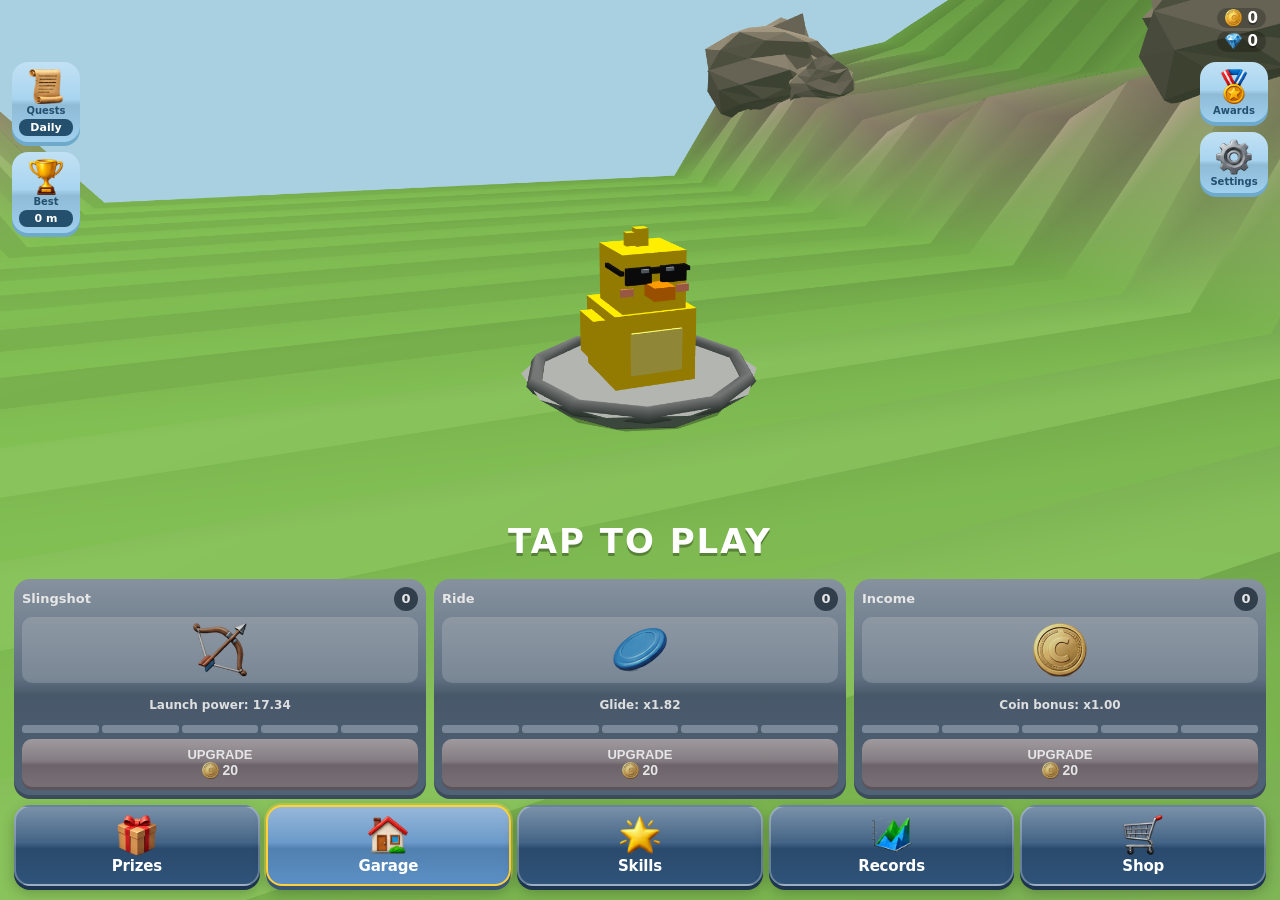
==== commit d11fd10e: "play/: level-up confetti, clouds song at 6,000 m, satisfying power-up choice Co-Authored-By: Claude " ====
--- a/play/index.html
+++ b/play/index.html
@@ -164,6 +164,11 @@
 #menu button,#menu .card,#menu .gi,#pick .pc{transition:transform .09s ease,filter .09s ease}
 #menu button:active:not(.off){transform:translateY(2px) scale(.92);filter:brightness(.92)}
 #pick .pc:active{transform:translateY(2px) scale(.95)}
+#pick .pc.pk-on{position:relative;z-index:2;animation:pkon .5s cubic-bezier(.2,1.5,.35,1) both;box-shadow:0 0 0 3px #ffd23d,0 0 26px rgba(255,210,61,.85),0 4px 0 #3a5673}
+@keyframes pkon{0%{scale:.9}30%{scale:1.12}55%{scale:.97}75%{scale:1.03}100%{scale:1.02}}
+#pick .pc.pk-off{transition:opacity .28s,scale .28s,filter .28s;opacity:.25;scale:.92;filter:grayscale(.7)}
+#pick.chosen h2,#pick.chosen .sub{transition:opacity .3s;opacity:.4}
+.pkfly{position:fixed;z-index:9;font-size:44px;line-height:1;translate:-50% -50%;pointer-events:none;transition:left .5s cubic-bezier(.5,0,.3,1),top .5s cubic-bezier(.5,-.4,.3,1),scale .5s;filter:drop-shadow(0 3px 4px rgba(0,0,0,.35))}
 #menu .pl,#menu .gb,#menu .card button,#menu .sc u{position:relative;overflow:hidden}
 #menu .sb{background-color:#9fd0ee}
 #menu .pl,#menu .gb,#menu .card button,#menu .sb,#menu .tb,#menu .nd,#menu .sc,#menu .sc u,#menu .card,#menu .gi,#pick .pc{background-image:linear-gradient(180deg,rgba(255,255,255,.36) 0%,rgba(255,255,255,.10) 46%,rgba(0,0,0,.10) 54%,rgba(0,0,0,0) 100%)!important}
@@ -464,7 +469,12 @@
  const UIS={setTab:'tab',play:'start',skPick:'node',skBuy:'$skill',buy:'$upg',buyXp:'$upg',buyCoins:'$coins',buyStarter:'$coins',testBuy:'$coins',equip:'equip',gcShow:'open',achShow:'open',lbShow:'open',qShow:'open',gcHide:'close',lbHide:'close',gmClose:'close',skNo:'close',setT:'toggle',claimDaily:'claim',qClaim:'claim',achClaim:'claim',lbClaim:'claim',qBonus:'claim',roll:'roll',gmAgain:'roll',gmSkipNow:'skip',skReset:'reset',skYes:'reset',choose:'',toggleSet:'%',setTrk:''};
  addEventListener('click',e=>{const b=e.target&&e.target.closest&&e.target.closest('[onclick],button,.gc,.qc,.chip,.pc');if(!b||b.id==='jb'||b.id==='rb')return;const at=b.getAttribute('onclick')||'',fn=(at.match(/^\s*([A-Za-z_$][\w$]*)\s*\(/)||[])[1],k=fn in UIS?UIS[fn]:'click';if(k==='')return;
   const c0=save.coins,g0=save.gems,s0=save.sp,o0=typeof setOpen!=='undefined'?setOpen:0;setTimeout(()=>{let kk=k;if(kk[0]==='$')kk=(save.coins<c0||save.gems<g0||save.sp<s0)?kk.slice(1):'deny';else if(kk==='%')kk=setOpen&&!o0?'open':'close';sfx(kk)},0)},{capture:true,passive:true});
- return{sfx,vol,setMode,track,TR,OST}})();AU.track(SET.trk===-1?-1:SET.trk|0);
+ /* At the 6,000 m power-up the ground music fades out and the clouds song fades in, to match the snowy fields; the
+    3-song playlist carries on from there. */
+ function glass(){const A=OST.A;if(!A||decodeURIComponent(A.src).endsWith(OST_GLASS.slice(6)))return;OST.ai=OST.list.length;const was=!A.paused;
+  const go=()=>{A.src=OST_GLASS;try{A.currentTime=0}catch(e){}if(was||OST.cur==='A')A.play().catch(()=>{});if(OST.ready&&OST.cur==='A'){const t=C.currentTime;OST.gA.gain.cancelScheduledValues(t);OST.gA.gain.setValueAtTime(0,t);OST.gA.gain.setTargetAtTime(1,t,.6)}};
+  if(OST.ready&&OST.cur==='A'&&was){const t=C.currentTime;OST.gA.gain.cancelScheduledValues(t);OST.gA.gain.setTargetAtTime(0,t,.35);setTimeout(go,1300)}else go()}
+ return{sfx,vol,setMode,track,TR,OST,glass}})();AU.track(SET.trk===-1?-1:SET.trk|0);
 
 save.bs=save.bs|0;save.bh=save.bh|0;
 function mKey(){return new Date().toISOString().slice(0,7)}
@@ -1114,13 +1124,22 @@
 ['wind','💨','Tailwind','Hills slow you down less'],['pad','⚡','Super Boosts','Boost pads 10% stronger'],['steer','🎯','Nimble Chick','Steer faster']];
 let pw={},got=[],shield=0,nextPick=MILE,inv=0,cd=0,lastN=0;
 let pickAt=0;
-function pickStart(){pickAt=performance.now()+500;AU.sfx('pick');st='pick';hold=false;steer=0;confetti(150,'both');setTimeout(()=>confetti(70,'rain'),350);const m=nextPick;nextPick+=MILE;
+let glassRun=0;
+function pickStart(){pickAt=performance.now()+500;AU.sfx('pick');st='pick';hold=false;steer=0;confetti(150,'both');setTimeout(()=>confetti(70,'rain'),350);const m=nextPick;nextPick+=MILE;if(m>=6000&&!glassRun){glassRun=1;AU.glass()}
  const ch=POOL.slice().sort(()=>Math.random()-.5).slice(0,3+sk('c3')),el=$('pick');el.style.display='flex';
  el.innerHTML=`<h2>🎉 ${m} m! 🎉</h2><div class=sub>Choose a power-up</div>`+ch.map(p=>`<button class=pc onclick="choose('${p[0]}')"><div class=e>${p[1]}</div><div><b>${p[2]}</b><span>${p[3]}</span></div></button>`).join('');el.classList.add('wait');setTimeout(()=>el.classList.remove('wait'),500)}
 function pwRender(){const e=$('pw'),rows=Math.max(3,Math.floor((innerHeight-404)/30)),sl=[];got.forEach((g,i)=>{sl[i%rows]=g});e.innerHTML=sl.map(x=>'<i>'+x+'</i>').join('')}
-function choose(id){if(performance.now()<pickAt)return;AU.sfx('select');qAdd('pick',1);const p=POOL.find(x=>x[0]===id);got.push(p[1]);pwRender();
+/* Choosing a power-up: the card springs and glows, the others drop away, sparkles burst, and the icon flies up to the
+   power-up list before the countdown starts. */
+function choose(id){if(performance.now()<pickAt||st!=='pick')return;pickAt=Infinity;AU.sfx('select');qAdd('pick',1);const p=POOL.find(x=>x[0]===id);got.push(p[1]);
  if(id==='shield')shield+=2;else pw[id]=(pw[id]|0)+1;if(id==='rocket')rkPend=1;
- $('pick').style.display='none';st='count';cd=3;lastN=0;$('cd').style.display='flex'}
+ const el=$('pick'),cards=[...el.querySelectorAll('.pc')],me=cards.find(b=>(b.getAttribute('onclick')||'').includes("'"+id+"'"));
+ cards.forEach(b=>b.classList.add(b===me?'pk-on':'pk-off'));el.classList.add('chosen');
+ try{if(navigator.vibrate)navigator.vibrate([18,40,28])}catch(e){}
+ if(me){burst(me,22,1);setTimeout(()=>{if(me.isConnected)burst(me,12)},140);const ic=me.querySelector('.e'),a=ic.getBoundingClientRect(),f=document.createElement('div');f.className='pkfly';f.textContent=p[1];f.style.left=(a.left+a.width/2)+'px';f.style.top=(a.top+a.height/2)+'px';document.body.appendChild(f);
+  const pwE=$('pw'),r=pwE.getBoundingClientRect(),tx=r.left+16,rows=Math.max(3,Math.floor((innerHeight-404)/30)),ty=r.top+16+30*((got.length-1)%rows);/* same slot as pwRender */
+  requestAnimationFrame(()=>requestAnimationFrame(()=>{f.style.left=tx+'px';f.style.top=ty+'px';f.style.scale='.55'}));setTimeout(()=>{f.remove();pwRender()},560)}else pwRender();
+ setTimeout(()=>{el.style.display='none';el.classList.remove('chosen');st='count';cd=3;lastN=0;$('cd').style.display='flex'},520)}
 // ---- shop (test mode: no real payments) ----
 const PACKS=[[80,'$0.99','💎'],[500,'$4.99','💎💎'],[1200,'$9.99','💎💎💎'],[3000,'$19.99','💰'],[6500,'$49.99','💰💰'],[14000,'$99.99','💰💰💰']],COINP=[[10,500],[50,3000],[200,14000]];
 let smsg='';
@@ -1515,7 +1534,7 @@
  setTimeout(()=>{const bu=u.querySelector('u');if(bu)bu.style.width=pct(a)+'%'},30);
  clearTimeout(upT);upT=setTimeout(()=>u.style.display='none',2600)}
 function enterMenu(msg){abQ.length=0;abT=0;if($('ab'))$('ab').style.display='none';tab='garage';xpT=0;lvUp=0;$('xpb').style.display='none';$('lvup').style.display='none';newWorld();d=2;px=0;aim=0;lv=0;pull=0;y=Hf(2);v=vx=vy=0;gr=true;dist=0;steer=0;hold=false;dust.forEach(p=>p.l=0);$('pw').textContent='';$('up').style.display='none';st='menu';showMenu(msg)}
-function play(){runHits=0;airRun=0;achRun=0;clearBirds();nextBird=BIRD_D;rkUsed=0;rkPend=0;skReN=0;rkT=0;rkDetach();setOpen=0;skFalls=0;skVis=0;skRoadR=-1;skCont=0;skHint=0;clearFb();renderSet();boostT=0;sv=0;score=0;lastD=0;maxH=0;maxV=0;hrec=0;scD=0;coinD=0;ringRun=0;clearRings();document.body.classList.remove('inmenu');dust.forEach(p=>p.l=0);dist=0;pbHit=0;dmRun=0;xpRun=0;xpT=0;$('up').style.display='none';pw={};got=[];shield=M.sh+sk('sh');nextPick=MILE;inv=0;cd=0;$('pw').textContent='';d=2;px=0;aim=0;lv=0;y=Hf(2);vx=vy=v=0;gr=true;airT=0;slow=0;pull=0;st='idle';$('menu').style.display='none';$('hint').style.display='block';ly=y+1.4}
+function play(){glassRun=0;runHits=0;airRun=0;achRun=0;clearBirds();nextBird=BIRD_D;rkUsed=0;rkPend=0;skReN=0;rkT=0;rkDetach();setOpen=0;skFalls=0;skVis=0;skRoadR=-1;skCont=0;skHint=0;clearFb();renderSet();boostT=0;sv=0;score=0;lastD=0;maxH=0;maxV=0;hrec=0;scD=0;coinD=0;ringRun=0;clearRings();document.body.classList.remove('inmenu');dust.forEach(p=>p.l=0);dist=0;pbHit=0;dmRun=0;xpRun=0;xpT=0;$('up').style.display='none';pw={};got=[];shield=M.sh+sk('sh');nextPick=MILE;inv=0;cd=0;$('pw').textContent='';d=2;px=0;aim=0;lv=0;y=Hf(2);vx=vy=v=0;gr=true;airT=0;slow=0;pull=0;st='idle';$('menu').style.display='none';$('hint').style.display='block';ly=y+1.4}
 const effD=x=>x<=600?x:600*Math.pow(x/600,.63);
 function end(){gameResume(1);tutHide('run');st='over';AU.sfx('over');const nb=save.best>=60&&dist>save.best,nbv=(save.bv|0)>0&&maxV>(save.bv|0),bw=!!window.__blown;window.__blown=0;const base=liveCoin(),mc=Math.min(cost('sl'),cost('ld'),cost('inc')),earn=Math.max(base,3,Math.min(mc-save.coins,Math.ceil(mc*COIN_RATE)));save.coins+=earn;save.best=Math.max(save.best,dist);const fs=Math.floor(score),fh=Math.floor(maxH),nbs=fs>(save.bs|0)&&(save.bs|0)>=300,nbh=fh>(save.bh|0)&&(save.bh|0)>=10;save.bs=Math.max(save.bs|0,fs);save.bh=Math.max(save.bh|0,fh);save.bv=Math.max(save.bv|0,Math.floor(maxV));hourRoll();save.hr.d=Math.max(save.hr.d,Math.floor(dist));save.hr.s=Math.max(save.hr.s,fs);save.hr.h=Math.max(save.hr.h,fh);monthRoll();save.mo.d=Math.max(save.mo.d,Math.floor(dist));save.mo.s=Math.max(save.mo.s,fs);save.mo.h=Math.max(save.mo.h,fh);save.runs++;save.tot+=dist;qCheck();qAdd('run',1);qAdd('tot',dist);qAdd('far',dist,1);qAdd('coin',earn);qAdd('high',fh);qAdd('fast',Math.floor(maxV));qAdd('score',fs);qAdd('air',Math.floor(airRun));if(!runHits)qAdd('clean',Math.floor(dist));const qd=qNew,ad=achRun;qNew=0;persist();lbPost();if(nb)setTimeout(()=>confetti(180,'both'),350);else if(nbs||nbh)setTimeout(()=>confetti(100,'both'),350);resToast=`${nb?'🏆 NEW BEST! ':''}${Math.floor(dist)} m · +${earn} 🪙`+(xpRun?` · +${Math.round(xpRun)} ⭐`:'')+(dmRun?` · +${dmRun} 💎`:'')+(qd?` · 📜 ${qd} quest${qd>1?'s':''} done!`:'')+`<br>⭐ ${fs.toLocaleString()} pts${nbs?' 🏆':''} · 🚀 ${fh} m${nbh?' 🏆':''}`;const sd={nb,nbs,nbh,nbv,earn,fs,fh,qd,ad,bw,dist:Math.floor(dist),mv:Math.floor(maxV),xp:Math.round(xpRun),dm:dmRun,pu:got.length,area:chAt(dist).n,cl:!!(sky||skVis)};resToast='';enterMenu('');runSummary(sd)}
 function runSummary(o){let el=$('rsum');if(el)el.remove();el=document.createElement('div');el.id='rsum';
@@ -1588,7 +1607,7 @@
   const pf=Pf(g.d),by=g.ay!=null?g.ay:Hf(g.d)+g.hr;g.m.position.set(pf.x+Math.cos(pf.t)*g.lx,by+.2*Math.sin(t*2.6+g.ph)+(g.c?g.c*1.4:0),pf.z+Math.sin(pf.t)*g.lx);g.m.rotation.y=t*2+g.ph;g.m.scale.setScalar(JT[g.t].sz*(1+g.c*1.2)*(1-Math.max(0,g.c-.6)*2));g.m.userData.sp.forEach((q,k)=>{const w=.72+.28*Math.sin(t*(5+k*3)+g.ph*3+k);q.scale.setScalar(q.userData.b*w*(g.c?1+g.c*2:1));q.material.opacity=Math.min(1,(k?.95:.55)*w)*(g.c?Math.max(0,1-g.c):1)})}}
 function spawnRow(d0){const n=3+(Math.random()*4|0),lx=(Math.random()-.5)*10*TWS,zz=(Math.random()-.5)*.8;for(let j=0;j<n;j++){const m=new THREE.Mesh(xpG,xpM);m.scale.setScalar(.55);S.add(m);gems.push({m,d:d0+j*3.2,lx:Math.max(-7*TWS,Math.min(7*TWS,lx+Math.sin(j*.9)*zz*3)),ph:Math.random()*6,c:0})}}
 function nudge(a){if(st!=='run')return;if(gr)v+=a;else vx+=a}
-function addXp(n){n*=(1+.03*eL('c4'))*(1+.01*en('c8'));save.xp+=n;xpRun+=n;xpT=2.6;let up=0;while(save.xp>=need(save.lvl)){save.xp-=need(save.lvl);save.lvl++;save.sp++;save.sp+=2;up++}if(up){lvPts=(lvUp>0?lvPts:0)+3*up;lvUp=1.6;AU.sfx('lvl');persist()}}
+function addXp(n){n*=(1+.03*eL('c4'))*(1+.01*en('c8'));save.xp+=n;xpRun+=n;xpT=2.6;let up=0;while(save.xp>=need(save.lvl)){save.xp-=need(save.lvl);save.lvl++;save.sp++;save.sp+=2;up++}if(up){lvPts=(lvUp>0?lvPts:0)+3*up;lvUp=1.6;AU.sfx('lvl');confetti(120,'both');persist()}}
 function xpStep(){if(d+130>nextXd){spawnRow(nextXd);nextXd+=70+Math.random()*110}
  const rm=(1+.15*eL('c2'))*M.mg;for(const g of gems){if(g.c)continue;if(Math.abs(g.d-d)<1.4*rm&&Math.abs(px-g.lx)<1.5*rm&&Math.abs(y+.8-(Hf(g.d)+1.5))<1.7*rm){g.c=.001;nudge(.5);AU.sfx('star');qAdd('star',1);addScore(SC.star);addXp(3*M.xp);tutShow('star')}}}
 function gemsUpdate(dt){const t=clock.elapsedTime;for(let i=gems.length-1;i>=0;i--){const g=gems[i];
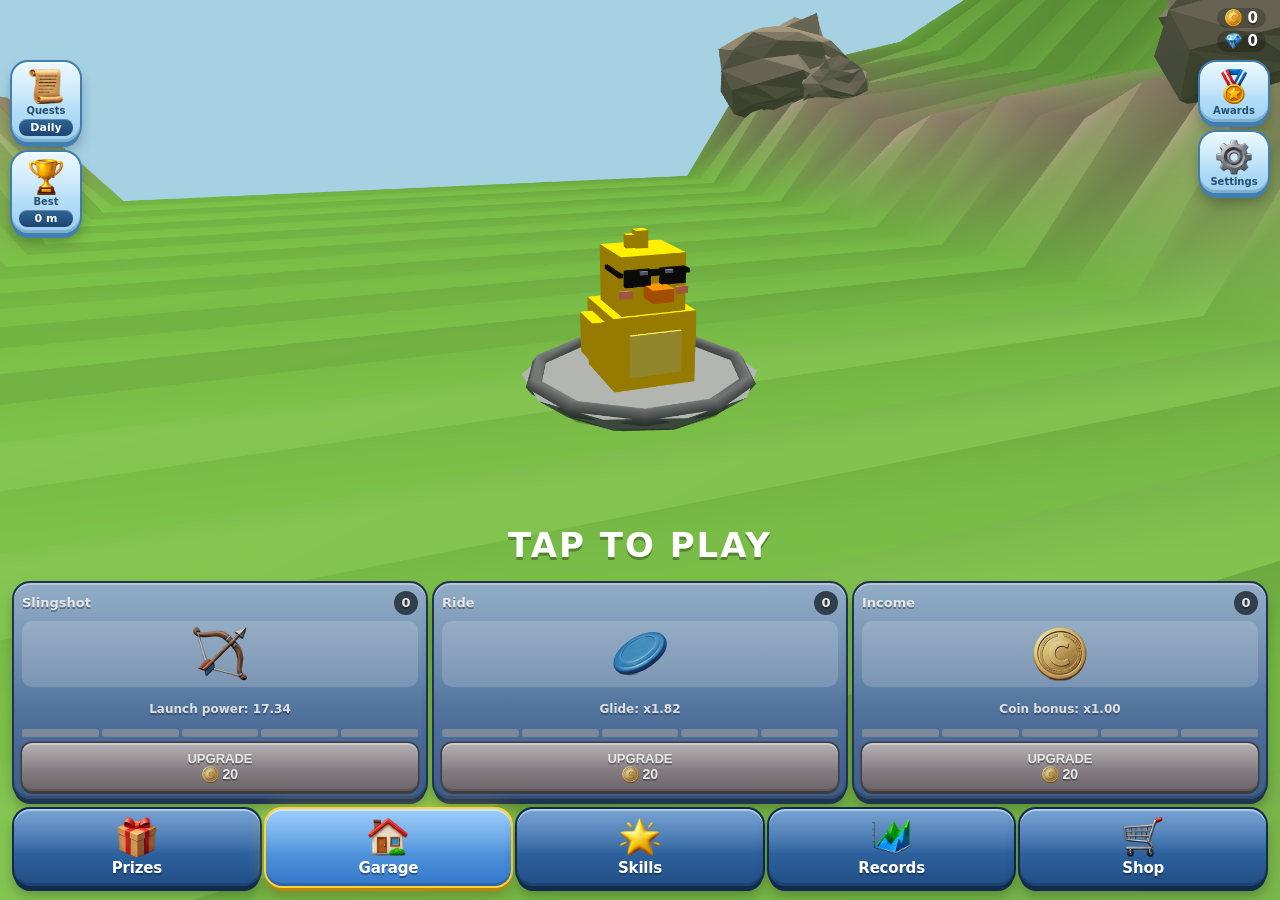
==== commit 7b9b187b: "play/: premium UI look, more saturated world Co-Authored-By: Claude Opus 5.5 <noreply@anthropic.com>" ====
--- a/play/index.html
+++ b/play/index.html
@@ -325,7 +325,59 @@
 #ab{position:fixed;left:50%;top:11%;translate:-50% 0;text-align:center;font-weight:900;font-size:min(24px,5.4vw);color:#ffe9a6;text-shadow:0 0 14px #ffb02e,0 3px 0 rgba(0,0,0,.45);display:none;pointer-events:none;z-index:7;white-space:nowrap}#ab small{display:block;font-size:13px;color:#fff;margin-top:2px}
 #sp{top:calc(env(safe-area-inset-top,0px) + 96px)!important}#nb{top:15%!important}#skb{top:27%!important}
 #prog .lb{width:70px!important;font-size:10px!important}
-.gi.no{background:rgba(40,46,60,.55)!important;border-style:dashed!important}.gi.no .ge{filter:grayscale(1) brightness(.75);opacity:.5}.gi.no small{opacity:.5}.gi .glk{position:absolute;top:3px;right:4px;font-style:normal;font-size:11px;opacity:.85}.gi{position:relative}img.ico[src*="n_slot"]{transform:scale(1.3);transform-origin:50% 60%}img.ico{image-rendering:auto;height:1.18em;width:1.18em;object-fit:contain;vertical-align:-.24em;display:inline-block;pointer-events:none;user-select:none;-webkit-user-drag:none}#rsum{position:fixed;inset:0;z-index:60;display:flex;align-items:center;justify-content:center;background:rgba(8,14,26,.55);backdrop-filter:blur(3px);-webkit-backdrop-filter:blur(3px);animation:rsin .3s ease-out;font-family:system-ui,sans-serif;color:#fff}#rsum.out{opacity:0;transition:opacity .25s}@keyframes rsin{from{opacity:0}to{opacity:1}}.rsbox{width:min(340px,88vw);background:linear-gradient(#24324a,#18233a);border:2px solid rgba(255,255,255,.18);border-radius:22px;padding:18px 18px 14px;box-shadow:0 14px 40px rgba(0,0,0,.45);text-align:center;animation:pop .45s ease-out}.rspb{font:900 21px system-ui;color:#ffe27a;text-shadow:0 2px 0 #7a4a00;margin-bottom:2px}.rst{font:900 30px system-ui;color:#ffb347;text-shadow:0 3px 0 #7a1d00}.rsarea{font:700 12px system-ui;opacity:.7;margin:2px 0 10px}.rsl{background:rgba(0,0,0,.22);border-radius:14px;padding:6px 12px}.rsr{display:flex;justify-content:space-between;align-items:center;font:800 16px system-ui;padding:5px 0;border-bottom:1px solid rgba(255,255,255,.07)}.rsr:last-child{border:0}.rsr b{color:#ffe27a}.rsr.hl b{color:#7dffb0}.rsrec{margin-top:10px;font:800 14px system-ui;color:#9fe8ff}.rsrec div{display:flex;flex-wrap:wrap;gap:6px;justify-content:center;margin-top:6px}.rsrec span{background:rgba(125,255,176,.15);border:1px solid rgba(125,255,176,.45);color:#cfffe2;border-radius:10px;padding:3px 8px;font:700 13px system-ui}.rsq{margin-top:8px;font:800 14px system-ui;color:#ffd27a}.rstap{margin-top:12px;font:700 13px system-ui;opacity:.75;animation:rsb 1.4s ease-in-out infinite}@keyframes rsb{50%{opacity:.35}}.rsgo{display:flex;justify-content:space-between;gap:10px;margin-top:12px}.rsg{flex:0 0 47%;border:0;border-radius:14px;padding:8px 6px 7px;font-family:inherit;color:#fff;display:flex;flex-direction:column;align-items:center;gap:1px;cursor:pointer}.rsg span{font-size:22px;line-height:1.1}.rsg b{font:900 15px system-ui}.rsg small{font:700 11px system-ui;opacity:.85}.rsg.p{background:linear-gradient(#c27af5,#9a45dc);box-shadow:0 3px 0 #6d2aa6}.rsg.s{background:linear-gradient(#ffcf4a,#f0a71c);box-shadow:0 3px 0 #a86c00;color:#3a2600}.rsg:active{transform:translateY(2px);box-shadow:none}#tut{position:fixed;left:50%;transform:translateX(-50%);width:min(340px,90vw);z-index:70;background:rgba(18,32,52,.95);border:2px solid #ffd23d;border-radius:16px;padding:10px 14px 11px;color:#fff;box-shadow:0 8px 24px rgba(0,0,0,.35);font-family:inherit;animation:tutin .35s ease-out;text-align:left}#tut.run{bottom:calc(env(safe-area-inset-bottom,0px) + 160px);z-index:81}#tutbk{position:fixed;inset:0;z-index:80;background:rgba(8,16,30,.32);animation:tutbk .3s ease-out}@keyframes tutbk{from{opacity:0}}#tut .tg{position:relative;height:18px;margin-top:8px;text-align:center}#tut .tg i{position:absolute;left:15%;right:15%;top:7px;height:4px;border-radius:2px;background:rgba(255,255,255,.18);overflow:hidden}#tut .tg i::after{content:'';position:absolute;inset:0;background:#ffd23d;transform-origin:0 50%;animation:tutlk 2s linear both}@keyframes tutlk{from{transform:scaleX(0)}}#tut .tg span{display:none;font-size:12px;font-weight:900;color:#ffd23d;letter-spacing:.3px;animation:rsb 1.2s ease-in-out infinite}#tut.ok .tg i{display:none}#tut.ok .tg span{display:inline}#tut.menu{top:calc(env(safe-area-inset-top,0px) + 60px)}#tut .tt{font-weight:900;font-size:15px;color:#ffd23d;margin-bottom:2px}#tut .tx{font-size:13px;line-height:1.35}#tut .tx div{margin-top:4px}#tut .tx b{color:#ffe9a6}#tut .tb{display:block;margin:9px auto 0;border:0;border-radius:10px;background:linear-gradient(#6fdc7d,#3fae56);box-shadow:0 3px 0 #2a7a3c;color:#fff;font:900 14px system-ui;padding:7px 26px;font-family:inherit}#tut.out{animation:tutout .3s ease-in forwards}@keyframes tutin{from{opacity:0;transform:translate(-50%,12px)}to{opacity:1;transform:translate(-50%,0)}}@keyframes tutout{to{opacity:0;transform:translate(-50%,8px)}}#menu .tn.tp,body.tut-sk #menu [data-k=nd1],body.tut-sk #menu [data-k=nd2]{position:relative;z-index:2;outline:3px solid #fff;outline-offset:2px;animation:tutglow .9s ease-in-out infinite alternate}#menu .tn.tp::after,body.tut-sk #menu [data-k=nd1]::after,body.tut-sk #menu [data-k=nd2]::after{content:'TOP PICK';position:absolute;top:-9px;left:50%;transform:translateX(-50%);background:#ff4d6d;color:#fff;font-size:8px;font-weight:900;letter-spacing:.4px;line-height:1;padding:3px 6px;border-radius:8px;white-space:nowrap;box-shadow:0 2px 0 #b8203f}@keyframes tutglow{from{box-shadow:0 0 0 0 rgba(255,255,255,.9)}to{box-shadow:0 0 18px 7px rgba(255,210,61,.95)}}</style></head><body>
+.gi.no{background:rgba(40,46,60,.55)!important;border-style:dashed!important}.gi.no .ge{filter:grayscale(1) brightness(.75);opacity:.5}.gi.no small{opacity:.5}.gi .glk{position:absolute;top:3px;right:4px;font-style:normal;font-size:11px;opacity:.85}.gi{position:relative}img.ico[src*="n_slot"]{transform:scale(1.3);transform-origin:50% 60%}img.ico{image-rendering:auto;height:1.18em;width:1.18em;object-fit:contain;vertical-align:-.24em;display:inline-block;pointer-events:none;user-select:none;-webkit-user-drag:none}#rsum{position:fixed;inset:0;z-index:60;display:flex;align-items:center;justify-content:center;background:rgba(8,14,26,.55);backdrop-filter:blur(3px);-webkit-backdrop-filter:blur(3px);animation:rsin .3s ease-out;font-family:system-ui,sans-serif;color:#fff}#rsum.out{opacity:0;transition:opacity .25s}@keyframes rsin{from{opacity:0}to{opacity:1}}.rsbox{width:min(340px,88vw);background:linear-gradient(#24324a,#18233a);border:2px solid rgba(255,255,255,.18);border-radius:22px;padding:18px 18px 14px;box-shadow:0 14px 40px rgba(0,0,0,.45);text-align:center;animation:pop .45s ease-out}.rspb{font:900 21px system-ui;color:#ffe27a;text-shadow:0 2px 0 #7a4a00;margin-bottom:2px}.rst{font:900 30px system-ui;color:#ffb347;text-shadow:0 3px 0 #7a1d00}.rsarea{font:700 12px system-ui;opacity:.7;margin:2px 0 10px}.rsl{background:rgba(0,0,0,.22);border-radius:14px;padding:6px 12px}.rsr{display:flex;justify-content:space-between;align-items:center;font:800 16px system-ui;padding:5px 0;border-bottom:1px solid rgba(255,255,255,.07)}.rsr:last-child{border:0}.rsr b{color:#ffe27a}.rsr.hl b{color:#7dffb0}.rsrec{margin-top:10px;font:800 14px system-ui;color:#9fe8ff}.rsrec div{display:flex;flex-wrap:wrap;gap:6px;justify-content:center;margin-top:6px}.rsrec span{background:rgba(125,255,176,.15);border:1px solid rgba(125,255,176,.45);color:#cfffe2;border-radius:10px;padding:3px 8px;font:700 13px system-ui}.rsq{margin-top:8px;font:800 14px system-ui;color:#ffd27a}.rstap{margin-top:12px;font:700 13px system-ui;opacity:.75;animation:rsb 1.4s ease-in-out infinite}@keyframes rsb{50%{opacity:.35}}.rsgo{display:flex;justify-content:space-between;gap:10px;margin-top:12px}.rsg{flex:0 0 47%;border:0;border-radius:14px;padding:8px 6px 7px;font-family:inherit;color:#fff;display:flex;flex-direction:column;align-items:center;gap:1px;cursor:pointer}.rsg span{font-size:22px;line-height:1.1}.rsg b{font:900 15px system-ui}.rsg small{font:700 11px system-ui;opacity:.85}.rsg.p{background:linear-gradient(#c27af5,#9a45dc);box-shadow:0 3px 0 #6d2aa6}.rsg.s{background:linear-gradient(#ffcf4a,#f0a71c);box-shadow:0 3px 0 #a86c00;color:#3a2600}.rsg:active{transform:translateY(2px);box-shadow:none}#tut{position:fixed;left:50%;transform:translateX(-50%);width:min(340px,90vw);z-index:70;background:rgba(18,32,52,.95);border:2px solid #ffd23d;border-radius:16px;padding:10px 14px 11px;color:#fff;box-shadow:0 8px 24px rgba(0,0,0,.35);font-family:inherit;animation:tutin .35s ease-out;text-align:left}#tut.run{bottom:calc(env(safe-area-inset-bottom,0px) + 160px);z-index:81}#tutbk{position:fixed;inset:0;z-index:80;background:rgba(8,16,30,.32);animation:tutbk .3s ease-out}@keyframes tutbk{from{opacity:0}}#tut .tg{position:relative;height:18px;margin-top:8px;text-align:center}#tut .tg i{position:absolute;left:15%;right:15%;top:7px;height:4px;border-radius:2px;background:rgba(255,255,255,.18);overflow:hidden}#tut .tg i::after{content:'';position:absolute;inset:0;background:#ffd23d;transform-origin:0 50%;animation:tutlk 2s linear both}@keyframes tutlk{from{transform:scaleX(0)}}#tut .tg span{display:none;font-size:12px;font-weight:900;color:#ffd23d;letter-spacing:.3px;animation:rsb 1.2s ease-in-out infinite}#tut.ok .tg i{display:none}#tut.ok .tg span{display:inline}#tut.menu{top:calc(env(safe-area-inset-top,0px) + 60px)}#tut .tt{font-weight:900;font-size:15px;color:#ffd23d;margin-bottom:2px}#tut .tx{font-size:13px;line-height:1.35}#tut .tx div{margin-top:4px}#tut .tx b{color:#ffe9a6}#tut .tb{display:block;margin:9px auto 0;border:0;border-radius:10px;background:linear-gradient(#6fdc7d,#3fae56);box-shadow:0 3px 0 #2a7a3c;color:#fff;font:900 14px system-ui;padding:7px 26px;font-family:inherit}#tut.out{animation:tutout .3s ease-in forwards}@keyframes tutin{from{opacity:0;transform:translate(-50%,12px)}to{opacity:1;transform:translate(-50%,0)}}@keyframes tutout{to{opacity:0;transform:translate(-50%,8px)}}#menu .tn.tp,body.tut-sk #menu [data-k=nd1],body.tut-sk #menu [data-k=nd2]{position:relative;z-index:2;outline:3px solid #fff;outline-offset:2px;animation:tutglow .9s ease-in-out infinite alternate}#menu .tn.tp::after,body.tut-sk #menu [data-k=nd1]::after,body.tut-sk #menu [data-k=nd2]::after{content:'TOP PICK';position:absolute;top:-9px;left:50%;transform:translateX(-50%);background:#ff4d6d;color:#fff;font-size:8px;font-weight:900;letter-spacing:.4px;line-height:1;padding:3px 6px;border-radius:8px;white-space:nowrap;box-shadow:0 2px 0 #b8203f}@keyframes tutglow{from{box-shadow:0 0 0 0 rgba(255,255,255,.9)}to{box-shadow:0 0 18px 7px rgba(255,210,61,.95)}}</style><style id=pui>
+/* ---- Premium UI layer: richer buttons, cards and panels (icons untouched) ----
+   Every button gets: a smooth two-tone gradient (--c1 top, --c2 bottom), a soft gloss on its top half
+   (no hard line), a bright top rim, a darker inner bottom edge, a dark outline and a chunky 3D base
+   (--e), plus a soft drop shadow. Colour families: blue (default), green, purple, teal, grey, light. */
+#menu .pl,#menu .gb,#menu .card button,#menu .sb,#menu .tb,#menu .nd,#menu .sc,#menu .sc u,#menu .card,#menu .tn,#pick .pc,#lbm button,#lbm .qr .qc,#tut .tb,.rsg{
+ --c1:#62a9ee;--c2:#2d69bb;--e:#173a6e;
+ background-color:var(--c2)!important;
+ background-image:linear-gradient(180deg,rgba(255,255,255,.30) 0%,rgba(255,255,255,.10) 42%,rgba(255,255,255,0) 58%),linear-gradient(180deg,var(--c1),var(--c2))!important;
+ border:0!important;
+ box-shadow:inset 0 2px 0 rgba(255,255,255,.45),inset 0 -3px 0 rgba(0,0,0,.16),0 0 0 2px var(--e),0 5px 0 var(--e),0 9px 14px rgba(0,0,0,.28)!important;
+ text-shadow:0 2px 0 rgba(0,0,0,.32);
+ transition:transform .08s ease,box-shadow .08s ease,filter .12s ease}
+#menu .pl:active,#menu .gb:active,#menu .card button:active,#menu .sb:active,#menu .tb:active,#menu .nd:active,#menu .sc:active,#menu .tn:active,#pick .pc:active,#lbm button:active,#tut .tb:active,.rsg:active{
+ transform:translateY(3px)!important;
+ box-shadow:inset 0 2px 0 rgba(255,255,255,.4),inset 0 -2px 0 rgba(0,0,0,.16),0 0 0 2px var(--e),0 2px 0 var(--e),0 4px 8px rgba(0,0,0,.25)!important;filter:brightness(1.06)}
+/* green: play, buy and claim buttons */
+#menu .pl,#menu .card button,#menu .sc u,#menu .gb,#lbm .qtabs button.on,#tut .tb{--c1:#86e57f;--c2:#2fa649;--e:#18652a}
+/* inner price chips sit inside a card: lighter shadow so they don't look stacked */
+#menu .sc u,#menu .card button{box-shadow:inset 0 2px 0 rgba(255,255,255,.5),inset 0 -2px 0 rgba(0,0,0,.15),0 0 0 1.5px var(--e),0 3px 0 var(--e)!important}
+#menu .card.off button{--c1:#b3a7af;--c2:#7d6f78;--e:#4b4148}
+/* purple: roll x10, infinite skills, prizes */
+#menu .gb.ten,#menu .tn.inf,#menu .nd.inf,.rsg.p{--c1:#dc96ff;--c2:#9a3fe0;--e:#561c8e}
+/* teal: maxed */
+#menu .tn.mx,#menu .nd.mx{--c1:#5fd39b;--c2:#22895a;--e:#11553a}
+/* gold: claim / upgrade */
+#lbm .qr .qc.go,.rsg.s{--c1:#ffe27a;--c2:#f2a51a;--e:#9a6200;color:#3a2600!important;text-shadow:0 1px 0 rgba(255,255,255,.45)}
+/* quest/award buttons that can't be claimed yet: muted slate */
+#lbm .qr .qc:not(.go),#lbm .qtabs button:not(.on){--c1:#56789e;--c2:#36557a;--e:#1d3352}
+/* bottom tabs: deep blue, the selected one bright with a gold ring */
+#menu .tb{--c1:#3f7dc0;--c2:#214d85;--e:#112a4d}
+#menu .tb.on{--c1:#72b8f7;--c2:#3477c8;--e:#173a6e;box-shadow:inset 0 2px 0 rgba(255,255,255,.5),inset 0 -3px 0 rgba(0,0,0,.16),0 0 0 2px #ffd23d,0 5px 0 #b8860b,0 0 18px rgba(255,210,61,.45),0 9px 14px rgba(0,0,0,.28)!important}
+/* light side buttons (Quests, Awards, Rank, Settings) */
+#menu .sb{--c1:#e2f5ff;--c2:#98cff2;--e:#3f7fb3;text-shadow:none}
+#menu .sb b{background:linear-gradient(180deg,#2f6596,#1d4570)!important;box-shadow:inset 0 1px 0 rgba(255,255,255,.25)}
+/* skill / upgrade cards keep their own state outlines */
+#menu .tn.ok{box-shadow:inset 0 2px 0 rgba(255,255,255,.45),inset 0 -3px 0 rgba(0,0,0,.16),0 0 0 2px #ffc83d,0 5px 0 var(--e),0 9px 14px rgba(0,0,0,.28)!important}
+/* panels: deep navy with a soft light edge and real depth */
+#menu .panel,#lbm .lbp,#setm{
+ background:linear-gradient(180deg,rgba(38,66,104,.97) 0%,rgba(24,42,70,.97) 100%)!important;
+ box-shadow:inset 0 1px 0 rgba(255,255,255,.16),inset 0 0 0 1.5px rgba(255,255,255,.07),0 4px 0 rgba(0,0,0,.28),0 14px 34px rgba(0,0,0,.35)!important}
+#menu .panel.tall .ph{background:linear-gradient(180deg,rgba(38,66,104,1),rgba(34,60,96,1))!important}
+/* rows inside windows (quests, awards, rankings) */
+#lbm .qr{background:linear-gradient(180deg,rgba(255,255,255,.11),rgba(255,255,255,.04))!important;box-shadow:inset 0 1px 0 rgba(255,255,255,.12),0 2px 0 rgba(0,0,0,.18);border:1px solid rgba(0,0,0,.22)}
+#lbm .qr.bonus{background:linear-gradient(180deg,rgba(200,120,255,.30),rgba(150,70,220,.16))!important}
+/* progress bars: inset track, glossy fill */
+#lbm .qr .qb{box-shadow:inset 0 2px 3px rgba(0,0,0,.4)}
+#lbm .qr .qb i{background:linear-gradient(180deg,#8be6ff 0%,#3fa8f5 55%,#2a86d8 100%)!important;box-shadow:inset 0 1px 0 rgba(255,255,255,.5)}
+/* gacha item tiles and settings toggles: give the flat tiles some depth */
+#menu .gi{box-shadow:inset 0 1px 0 rgba(255,255,255,.18),0 3px 0 rgba(0,0,0,.25)}
+#setm .tg,#setm .spb2{background:linear-gradient(180deg,rgba(255,255,255,.16),rgba(255,255,255,.07))!important;box-shadow:inset 0 1px 0 rgba(255,255,255,.18),0 3px 0 rgba(0,0,0,.25)}
+#setm .tg.on{background:linear-gradient(180deg,#4fc07a,#2a8a52)!important;box-shadow:inset 0 2px 0 rgba(255,255,255,.35),0 0 0 2px #14552f,0 4px 0 #14552f}
+</style></head><body>
 <div id="hud"><div class="hl"><span id="d">0 m</span><span id="c">Meadow</span></div><span id="m"></span></div><div id="ht"></div><button id="pzb" aria-label="Pause"><i></i><i></i></button>
 <div id="hint">Pull back &amp; release · then drag left/right to steer</div>
 <div id="menu"></div><div id="pick"></div><div id="up"></div><div id="xpb"><b id="xpl">Lv 1</b><div class="tr"><i id="xpf"></i></div></div><div id="lvup"></div><div id="nb"></div><div id="dp">+1 💎</div><div id="setm"></div><div id="skf"></div><div id="skb"></div><div id="ab"></div><div id="prog"><div class=ic>🎁</div><div id="tks"></div><div class="trk"><i id="pgf"></i></div><div class="hd" id="pgh"></div><div class="lb" id="pgl"></div></div><div id="spd"><svg viewBox="0 0 100 100"><circle class="tr" cx="50" cy="50" r="40" stroke-dasharray="188.5 251.3"/><circle class="fl" id="spf" cx="50" cy="50" r="40" stroke="#5ff0ff" stroke-dasharray="0 251.3"/></svg><div class="num"><b id="spn">0</b><small>KM/H</small></div></div><div id="pbar"><i></i></div><div id="pbl">MAX</div><button id="jb" style="display:none"><span>🪽</span><b>JUMP</b><i></i></button><button id="rb" style="display:none"><div class="fuel"></div><span>🚀</span><b>ROCKET</b></button><div id="pts"></div><div id="sp"></div><div id="cd"></div><div id="pw"></div>
@@ -597,7 +649,7 @@
 const chAt=d=>{let c=CH[0];for(const k of CH)if(d>=k.d)c=k;return c};
 /* Colour pop: every 3D material gets a little more saturation in its own shader (no extra render pass), and the sky colour
    gets the same treatment in code. Menus and HUD are plain HTML and stay exactly as they are. */
-const SAT=1.2;THREE.ShaderChunk.encodings_fragment='gl_FragColor.rgb=max(mix(vec3(dot(gl_FragColor.rgb,vec3(.2126,.7152,.0722))),gl_FragColor.rgb,'+SAT.toFixed(2)+'),0.);\n'+THREE.ShaderChunk.encodings_fragment;
+const SAT=1.35;THREE.ShaderChunk.encodings_fragment='gl_FragColor.rgb=max(mix(vec3(dot(gl_FragColor.rgb,vec3(.2126,.7152,.0722))),gl_FragColor.rgb,'+SAT.toFixed(2)+'),0.);\n'+THREE.ShaderChunk.encodings_fragment;
 const satC=c=>{const l=.2126*c.r+.7152*c.g+.0722*c.b;c.r=Math.min(1,Math.max(0,l+(c.r-l)*SAT));c.g=Math.min(1,Math.max(0,l+(c.g-l)*SAT));c.b=Math.min(1,Math.max(0,l+(c.b-l)*SAT));return c};
 const R=new THREE.WebGLRenderer({antialias:true});
 R.domElement.addEventListener('webglcontextrestored',()=>{try{rcvHide()}catch(_){}},false);R.domElement.addEventListener('webglcontextlost',e=>{e.preventDefault();try{rcvBox('Graphics were interrupted by your device, recovering…<br><small style="opacity:.7;font-weight:400">If this stays, tap reload (your progress is saved)</small>',1)}catch(_){}setTimeout(()=>{if(typeof st!=='undefined'&&(st==='run'||st==='count'||st==='pick')){try{end()}catch(_){}}},60)},false);R.setSize(innerWidth,innerHeight);R.setPixelRatio(SET.gfx?Math.min(devicePixelRatio*(window.__uiS||1),2.6):1);document.body.appendChild(R.domElement);
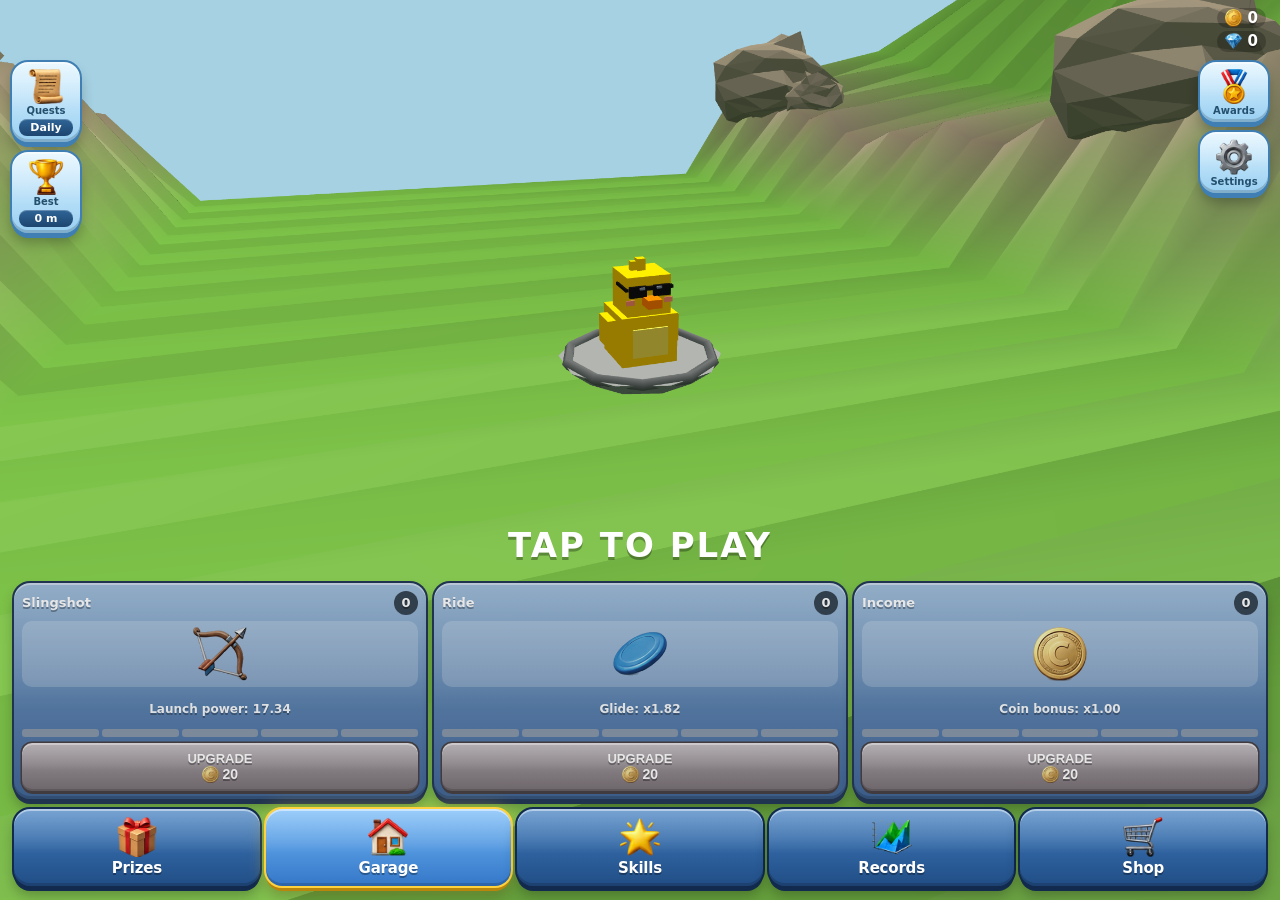
==== commit 142a71ba: "play/: camera starts fully zoomed out (180%) Co-Authored-By: Claude Opus 5.5 <noreply@anthropic.com>" ====
--- a/play/index.html
+++ b/play/index.html
@@ -390,7 +390,7 @@
 const COIN_RATE=.5;
 /* Quests created before the change: halve their unclaimed coin rewards once (x.h marks a quest as already at the new rate). */
 try{for(const L of [save.q&&save.q.dl,save.q&&save.q.wk])if(Array.isArray(L))for(const x of L)if(x&&x.r&&x.r[0]==='c'&&!x.c&&!x.h){x.r[1]=Math.max(5,Math.round(x.r[1]*COIN_RATE/5)*5);x.h=1}}catch(e){}
-if(!save.sk)save.sk={};if(!save.own)save.own={};save.own.chick=save.own.chick||1;save.own.lid=save.own.lid||1;if(!save.char)save.char='chick';if(!save.dev)save.dev='lid';save.pity=save.pity|0;save.npity=save.npity|0;save.dg=save.dg||0;save.st1=!!save.st1;save.jmp=Math.min(2,save.jmp|0);if(save.jmp>(save.sk.d2|0))save.sk.d2=save.jmp;if(save.sk.b4){save.sk.dv=Math.max(save.sk.dv|0,save.sk.b4);delete save.sk.b4}if(!save.ach)save.ach={};save.set=Object.assign({zoom:1.25,ch:1,sh:1,spd:1,pts:1,gfx:1,sfx:.8,mus:.2,trk:-1,ostm:1,mus3:1,mus2:1},save.set||{});const SET=save.set;if(!SET.zm2){if(SET.zoom===1)SET.zoom=1.25;SET.zm2=1}SET.trk=-1;SET.ostm=1;if(!SET.mus2){SET.mus=.2;SET.mus2=1;SET.mus3=1}
+if(!save.sk)save.sk={};if(!save.own)save.own={};save.own.chick=save.own.chick||1;save.own.lid=save.own.lid||1;if(!save.char)save.char='chick';if(!save.dev)save.dev='lid';save.pity=save.pity|0;save.npity=save.npity|0;save.dg=save.dg||0;save.st1=!!save.st1;save.jmp=Math.min(2,save.jmp|0);if(save.jmp>(save.sk.d2|0))save.sk.d2=save.jmp;if(save.sk.b4){save.sk.dv=Math.max(save.sk.dv|0,save.sk.b4);delete save.sk.b4}if(!save.ach)save.ach={};save.set=Object.assign({zoom:1.8,ch:1,sh:1,spd:1,pts:1,gfx:1,sfx:.8,mus:.2,trk:-1,ostm:1,mus3:1,mus2:1},save.set||{});const SET=save.set;if(!SET.zm2){if(SET.zoom===1)SET.zoom=1.25;SET.zm2=1}/* camera starts fully zoomed out (180%); players still on the old 125% default move too */if(!SET.zm3){if(SET.zoom===1.25)SET.zoom=1.8;SET.zm3=1}SET.trk=-1;SET.ostm=1;if(!SET.mus2){SET.mus=.2;SET.mus2=1;SET.mus3=1}
 // ---- Audio: procedural SFX + music (Web Audio, no files) ----
 const AU=(()=>{let C=null,M=null,SG=null,MG=null,NB=null,ok=false,mode='menu',stepI=0,nextT=0,timer=null,lastStar=0,starN=0,last={};
  const mtof=m=>440*Math.pow(2,(m-69)/12);
@@ -1575,7 +1575,7 @@
 function setV(k,v){SET[k]=+v;const a=SETS.find(x=>x[0]===k),l=$('sv_'+k);if(l&&a)l.textContent=a[7](SET[k]);persist();AU.vol();if(k==='sfx')AU.sfx('star')}
 function setT(k){SET[k]=SET[k]?0:1;if(k==='gfx'){R.setPixelRatio(SET.gfx?Math.min(devicePixelRatio*(window.__uiS||1),2.6):1);R.setSize(innerWidth,innerHeight)}persist();renderSet()}
 function setTrk(i){SET.trk=i;persist();AU.track(i);if((SET.mus??.5)<.05){SET.mus=.5;AU.vol()}renderSet()}
-function setDef(){Object.assign(SET,{zoom:1.25,ch:1,sh:1});persist();renderSet()}
+function setDef(){Object.assign(SET,{zoom:1.8,ch:1,sh:1});persist();renderSet()}
 function resetSave(){if(!rs){rs=1;renderSet();return}save={coins:0,gems:0,sl:0,gl:0,inc:0,ck:0,ld:0,best:0,xp:0,lvl:0,sp:0,sk:{},runs:0,tot:0,char:'chick',dev:'lid',own:{chick:1,lid:1},pity:0,npity:0,ach:{},set:SET};persist();dress();rs=0;setOpen=0;renderSet();showMenu('Progress reset')}
 let upT=0;
 function buy(k){const c=cost(k);if(save.coins<c){fxBad=1;showMenu(lastMsg);return}fxOk=1;const [n,f,fmt]=STAT[k],b=f();save.coins-=c;save[k]++;persist();dress();showMenu(lastMsg);
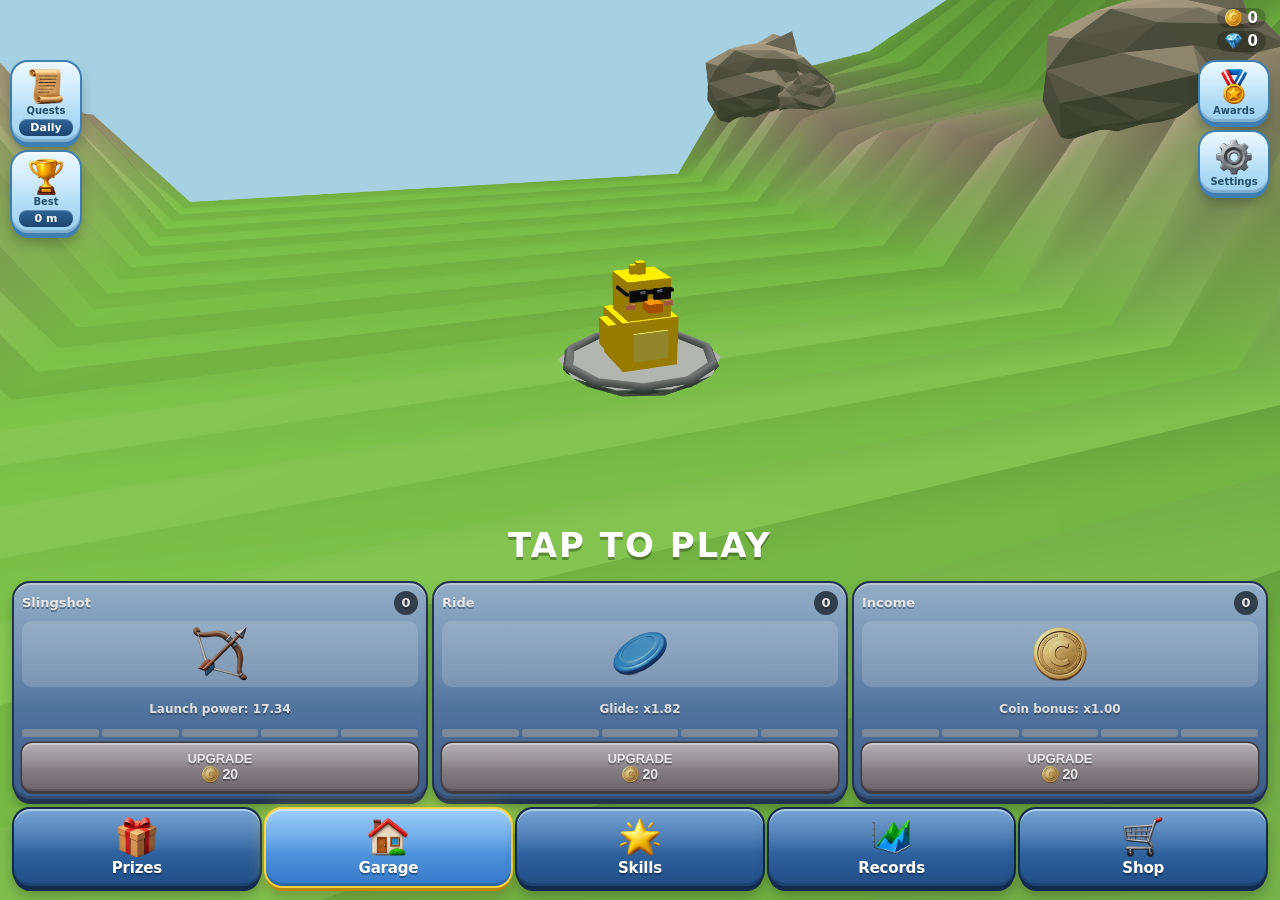
==== commit 9d6dc162: "play/: haptics (where the browser supports vibration) and the end-of-run coin fountain Co-Authored-B" ====
--- a/play/index.html
+++ b/play/index.html
@@ -390,7 +390,16 @@
 const COIN_RATE=.5;
 /* Quests created before the change: halve their unclaimed coin rewards once (x.h marks a quest as already at the new rate). */
 try{for(const L of [save.q&&save.q.dl,save.q&&save.q.wk])if(Array.isArray(L))for(const x of L)if(x&&x.r&&x.r[0]==='c'&&!x.c&&!x.h){x.r[1]=Math.max(5,Math.round(x.r[1]*COIN_RATE/5)*5);x.h=1}}catch(e){}
-if(!save.sk)save.sk={};if(!save.own)save.own={};save.own.chick=save.own.chick||1;save.own.lid=save.own.lid||1;if(!save.char)save.char='chick';if(!save.dev)save.dev='lid';save.pity=save.pity|0;save.npity=save.npity|0;save.dg=save.dg||0;save.st1=!!save.st1;save.jmp=Math.min(2,save.jmp|0);if(save.jmp>(save.sk.d2|0))save.sk.d2=save.jmp;if(save.sk.b4){save.sk.dv=Math.max(save.sk.dv|0,save.sk.b4);delete save.sk.b4}if(!save.ach)save.ach={};save.set=Object.assign({zoom:1.8,ch:1,sh:1,spd:1,pts:1,gfx:1,sfx:.8,mus:.2,trk:-1,ostm:1,mus3:1,mus2:1},save.set||{});const SET=save.set;if(!SET.zm2){if(SET.zoom===1)SET.zoom=1.25;SET.zm2=1}/* camera starts fully zoomed out (180%); players still on the old 125% default move too */if(!SET.zm3){if(SET.zoom===1.25)SET.zoom=1.8;SET.zm3=1}SET.trk=-1;SET.ostm=1;if(!SET.mus2){SET.mus=.2;SET.mus2=1;SET.mus3=1}
+if(!save.sk)save.sk={};if(!save.own)save.own={};save.own.chick=save.own.chick||1;save.own.lid=save.own.lid||1;if(!save.char)save.char='chick';if(!save.dev)save.dev='lid';save.pity=save.pity|0;save.npity=save.npity|0;save.dg=save.dg||0;save.st1=!!save.st1;save.jmp=Math.min(2,save.jmp|0);if(save.jmp>(save.sk.d2|0))save.sk.d2=save.jmp;if(save.sk.b4){save.sk.dv=Math.max(save.sk.dv|0,save.sk.b4);delete save.sk.b4}if(!save.ach)save.ach={};save.set=Object.assign({hap:1,zoom:1.8,ch:1,sh:1,spd:1,pts:1,gfx:1,sfx:.8,mus:.2,trk:-1,ostm:1,mus3:1,mus2:1},save.set||{});const SET=save.set;if(!SET.zm2){if(SET.zoom===1)SET.zoom=1.25;SET.zm2=1}/* camera starts fully zoomed out (180%); players still on the old 125% default move too */if(!SET.zm3){if(SET.zoom===1.25)SET.zoom=1.8;SET.zm3=1}SET.trk=-1;SET.ostm=1;if(!SET.mus2){SET.mus=.2;SET.mus2=1;SET.mus3=1}
+/* ---- Haptics: taps and buzzes for key moments. In the app, native.js provides HAPTIC (the phone's haptic engine);
+   in a browser navigator.vibrate is used where it exists (Android). Settings → Vibration turns it off.
+   tick < light < medium < heavy; success / warning / error; buzz = 3 quick taps; rumble(n) = n heavy hits. */
+let hapT=0;
+function hap(k,n){if(SET.hap===0)return;const now=performance.now();if(now-hapT<35&&k!=='rumble')return;hapT=now;
+ try{if(window.HAPTIC){window.HAPTIC(k,n);return}}catch(e){}
+ try{if(!navigator.vibrate)return;if(k==='buzz')return navigator.vibrate([12,70,12,70,18]);
+  if(k==='rumble'){const a=[];for(let i=0;i<Math.max(1,n|0);i++)a.push(45,60);return navigator.vibrate(a)}
+  const P={tick:6,light:12,medium:20,heavy:35,success:[16,50,26],warning:[28,60,28],error:[40,40,40,40,60]};if(P[k]!=null)navigator.vibrate(P[k])}catch(e){}}
 // ---- Audio: procedural SFX + music (Web Audio, no files) ----
 const AU=(()=>{let C=null,M=null,SG=null,MG=null,NB=null,ok=false,mode='menu',stepI=0,nextT=0,timer=null,lastStar=0,starN=0,last={};
  const mtof=m=>440*Math.pow(2,(m-69)/12);
@@ -520,7 +529,7 @@
  ['pointerdown','pointerup','touchend','click','keydown'].forEach(ev=>addEventListener(ev,init,{capture:true,passive:true}));
  const UIS={setTab:'tab',play:'start',skPick:'node',skBuy:'$skill',buy:'$upg',buyXp:'$upg',buyCoins:'$coins',buyStarter:'$coins',testBuy:'$coins',equip:'equip',gcShow:'open',achShow:'open',lbShow:'open',qShow:'open',gcHide:'close',lbHide:'close',gmClose:'close',skNo:'close',setT:'toggle',claimDaily:'claim',qClaim:'claim',achClaim:'claim',lbClaim:'claim',qBonus:'claim',roll:'roll',gmAgain:'roll',gmSkipNow:'skip',skReset:'reset',skYes:'reset',choose:'',toggleSet:'%',setTrk:''};
  addEventListener('click',e=>{const b=e.target&&e.target.closest&&e.target.closest('[onclick],button,.gc,.qc,.chip,.pc');if(!b||b.id==='jb'||b.id==='rb')return;const at=b.getAttribute('onclick')||'',fn=(at.match(/^\s*([A-Za-z_$][\w$]*)\s*\(/)||[])[1],k=fn in UIS?UIS[fn]:'click';if(k==='')return;
-  const c0=save.coins,g0=save.gems,s0=save.sp,o0=typeof setOpen!=='undefined'?setOpen:0;setTimeout(()=>{let kk=k;if(kk[0]==='$')kk=(save.coins<c0||save.gems<g0||save.sp<s0)?kk.slice(1):'deny';else if(kk==='%')kk=setOpen&&!o0?'open':'close';sfx(kk)},0)},{capture:true,passive:true});
+  const c0=save.coins,g0=save.gems,s0=save.sp,o0=typeof setOpen!=='undefined'?setOpen:0;setTimeout(()=>{let kk=k;if(kk[0]==='$')kk=(save.coins<c0||save.gems<g0||save.sp<s0)?kk.slice(1):'deny';else if(kk==='%')kk=setOpen&&!o0?'open':'close';sfx(kk);if(['tab','open','close','toggle','node','equip','click','skip'].includes(kk))hap('tick')},0)},{capture:true,passive:true});
  /* At the 6,000 m power-up the ground music fades out and the clouds song fades in, to match the snowy fields; the
     3-song playlist carries on from there. */
  function glass(){const A=OST.A;if(!A||decodeURIComponent(A.src).endsWith(OST_GLASS.slice(6)))return;OST.ai=OST.list.length;const was=!A.paused;
@@ -724,7 +733,7 @@
  const bl=[];for(let i=0;i<14;i++){const m=new THREE.Mesh(flat,sm(tr));m.visible=false;m.rotation.order='YXZ';m.userData.l=0;S.add(m);bl.push(m)}
  gFx={gp,under,a1,a2,sp,bl,acc:0}}
 function padBlob(x,y,z,th,sl,sz,life,rot){const b=gFx.bl.find(m=>m.userData.l<=0);if(!b)return;b.position.set(x,y,z);if(rot)b.rotation.copy(rot);else b.rotation.set(-Math.atan(sl),-th,0);b.userData.l=life;b.userData.L=life;b.userData.s=sz;b.visible=true}
-function padHit(m){AU.sfx('boost');if(!gFx)padFxInit();boostT=.8;const p=m.position;padBlob(p.x,p.y+.1,p.z,0,0,1.4,.7,m.rotation)}
+function padHit(m){AU.sfx('boost');hap('light');if(!gFx)padFxInit();boostT=.8;const p=m.position;padBlob(p.x,p.y+.1,p.z,0,0,1.4,.7,m.rotation)}
 function padFxStep(dt,wx,wz,th,spd){if(!gFx)return;if(st!=='run')boostT=0;const on=boostT>0;if(on)boostT-=dt;
  const k=on?Math.min(1,(.8-boostT)/.08,boostT/.3):0,gy=Hf(d),sl=Hf(d+1)-gy,P=gFx,t=clock.elapsedTime;
  P.gp.visible=k>0.01;if(P.gp.visible){P.gp.position.set(wx,gy+.08,wz);P.gp.rotation.set(-Math.atan(sl),-th,0);const cy=Math.max(.85,y-gy+.8),pu=1+.08*Math.sin(t*14);
@@ -739,7 +748,7 @@
 const SC={d:1,star:25,dm:150,pad:60,ring:1000,hit:.1};
 function scorePop(t,c){const e=$('sp');e.textContent=t;e.style.color=c||'#ffe9a6';e.style.animation='none';e.offsetWidth;e.style.animation='spup 1.1s ease-out forwards'}
 function addScore(n){score+=n*(sky?2:1)}
-function scoreHit(){runHits++;AU.sfx('hit');const l=Math.floor(score*SC.hit);score-=l;scorePop('−'+Math.round(SC.hit*100)+'% points  ('+(-l)+')','#ff8a7a')}
+function scoreHit(){runHits++;AU.sfx('hit');hap('heavy');const l=Math.floor(score*SC.hit);score-=l;scorePop('−'+Math.round(SC.hit*100)+'% points  ('+(-l)+')','#ff8a7a')}
 const liveCoin=()=>Math.floor(effD(dist)/1.09*(mul()+.1*(pw.coin|0))*COIN_RATE);
 const rgG=new THREE.TorusGeometry(6,.65,8,28),rgG2=new THREE.TorusGeometry(6,.2,6,28),rgD=new THREE.CircleGeometry(5.4,24),rgs=[];let nextRgD=0;
 const RING_V=50,RING_ALT=[34,80];
@@ -748,7 +757,7 @@
  b.position.z=.3;g.add(a,b,dk);g.position.set(pf.x+Math.cos(pf.t)*lx,ay,pf.z+Math.sin(pf.t)*lx);g.rotation.y=-pf.t;S.add(g);rgs.push({m:g,d:d0,lx,ay,c:0})}
 function rgStep(){const sp=gr?v:Math.hypot(vx,vy);
  if(d+175>nextRgD){if(sp>=RING_V&&dist>250){const at=nextRgD||d+175;spawnRing(at,RING_ALT[0]+Math.random()*(RING_ALT[1]-RING_ALT[0]));nextRgD=at+110+Math.random()*160}else nextRgD=d+175}
- for(const r of rgs){if(r.c||Math.abs(r.d-d)>2.4)continue;if(Math.hypot(px-r.lx,y+.8-r.ay)<5.6){r.c=.001;ringRun++;qAdd('ring',1);AU.sfx('ring');const g=2+Math.min(3,ringRun-1);save.gems+=g;dmRun+=g;qAdd('dia',g);addXp(6+.25*need(save.lvl));addScore(SC.ring);nudge(4);shake=Math.max(shake,.15);dmPing();scorePop('🌀 SKY RING  +'+SC.ring+' pts · +'+g+' 💎','#7fe8ff')}}}
+ for(const r of rgs){if(r.c||Math.abs(r.d-d)>2.4)continue;if(Math.hypot(px-r.lx,y+.8-r.ay)<5.6){r.c=.001;ringRun++;qAdd('ring',1);AU.sfx('ring');hap('medium');const g=2+Math.min(3,ringRun-1);save.gems+=g;dmRun+=g;qAdd('dia',g);addXp(6+.25*need(save.lvl));addScore(SC.ring);nudge(4);shake=Math.max(shake,.15);dmPing();scorePop('🌀 SKY RING  +'+SC.ring+' pts · +'+g+' 💎','#7fe8ff')}}}
 function rgUpdate(dt){const t=clock.elapsedTime;for(let i=rgs.length-1;i>=0;i--){const r=rgs[i];
  if(r.c){r.c+=dt*2;if(r.c>1){freeObj(r.m);rgs.splice(i,1);continue}r.m.scale.setScalar((1+r.c*1.3)*(1-Math.max(0,r.c-.5)*2))}
  else if(r.d<d-30){freeObj(r.m);rgs.splice(i,1);continue}else{r.m.scale.setScalar(1+.04*Math.sin(t*3+r.d));r.m.children[1].rotation.z=t*.8}}}
@@ -923,7 +932,7 @@
  clearX();
  cols.forEach((c,k)=>{c.i=Math.floor(d)-BEH+k;c.m.visible=true;place(c)});Object.values(gates).forEach(g=>g.visible=true);feats.forEach(f=>{f.m.visible=!(f.u&&f.t==='rock')});shd.visible=true;
  nextXd=d+90;nextDmD=d+260;nextRbD=Math.max(nextRbD,d+900);nextDiD=Math.max(nextDiD,d+2000);lastGemD=d;nextBd=dist+160;nextRgD=0;
- skFlash=.7;shake=.25;AU.sfx('angered');skBanner('<span style="color:#ff2d2d;text-shadow:0 0 16px #ff0000,0 4px 0 rgba(0,0,0,.45)">Angered The Gods!</span>','get back up fast!',2.4)}
+ skFlash=.7;shake=.25;AU.sfx('angered');hap('rumble',Math.min(7,1+skFalls));skBanner('<span style="color:#ff2d2d;text-shadow:0 0 16px #ff0000,0 4px 0 rgba(0,0,0,.45)">Angered The Gods!</span>','get back up fast!',2.4)}
 // The Clouds: once unlocked, launch high enough at speed (well above the sky rings) and you simply break through
 const CLOUD_H=112,CLOUD_V=29,cloudsOpen=()=>sk('d2')>=1||achHave('a10')||!!save.ach.cu;
 let skHint=0,skReN=0;
@@ -952,7 +961,7 @@
 let dyT=0,dy0=0,dvx=0,dvy=0,dlv=0,dsp=[0,0,0],drot=[0,0,0],dyObj=[],dyDeb=[],dyTap=0,dyBall=null,dyWhite=null,dyRing=null;
 const dyBM=new THREE.MeshBasicMaterial({color:0xff8a20,transparent:true,opacity:.9,depthWrite:false}),dyWM=new THREE.MeshBasicMaterial({color:0xffffff,transparent:true,opacity:.95,depthWrite:false}),dyRM=new THREE.MeshBasicMaterial({color:0xffd060,transparent:true,opacity:.8,side:THREE.DoubleSide,depthWrite:false}),dyDG=new THREE.BoxGeometry(.4,.4,.4),dyDM=[0xff6a1a,0xffc83d,0x3a2a22].map(c=>new THREE.MeshBasicMaterial({color:c}));
 function fbDie(){if(st==='dying')return;rkT=0;rkDetach();const sp=gr?v:vx,pf=Pf(d),wx=pf.x+Math.cos(pf.t)*px,wz=pf.z+Math.sin(pf.t)*px,R=Math.random;
- st='dying';dyT=0;AU.sfx('crash');dy0=performance.now();dyTap=0;dvx=Math.max(10,sp*.4);dvy=gr?16:Math.max(vy,0)+8;dlv=(R()<.5?-1:1)*(4+R()*5);dsp=[(R()-.5)*14,(R()-.5)*10,(R()<.5?-1:1)*(7+R()*6)];drot=[0,0,0];hold=false;steer=0;inv=0;
+ st='dying';dyT=0;AU.sfx('crash');hap('error');dy0=performance.now();dyTap=0;dvx=Math.max(10,sp*.4);dvy=gr?16:Math.max(vy,0)+8;dlv=(R()<.5?-1:1)*(4+R()*5);dsp=[(R()-.5)*14,(R()-.5)*10,(R()<.5?-1:1)*(7+R()*6)];drot=[0,0,0];hold=false;steer=0;inv=0;
  dyBall=new THREE.Mesh(fbG,dyBM);dyWhite=new THREE.Mesh(fbG,dyWM);dyRing=new THREE.Mesh(new THREE.RingGeometry(.8,1.3,28),dyRM);dyRing.rotation.x=-Math.PI/2;
  dyBall.position.set(wx,y+.8,wz);dyWhite.position.copy(dyBall.position);dyRing.position.set(wx,Hf(d)+.3,wz);S.add(dyBall,dyWhite,dyRing);
  for(let i=0;i<18;i++){const m=new THREE.Mesh(dyDG,dyDM[i%3]),a=R()*6.28,e=.3+R()*.9,sv=9+R()*14;m.position.set(wx,y+.8,wz);S.add(m);dyDeb.push({m,vx:Math.cos(a)*sv*Math.cos(e),vy:Math.sin(e)*sv+4,vz:Math.sin(a)*sv*Math.cos(e)})}
@@ -1016,7 +1025,7 @@
 /* An award reached during a run is only marked complete; its diamonds are claimed in Awards between runs. */
 let achRun=0;
 function achDone(a){if(save.ach[a.id]||achCl(a))return;const had=achHave(a.id);save.ach[a.id]=1;persist();if(had)return;achRun++;
- AU.sfx('ach');confetti(a.k==='h'||a.k==='v'?70:120,'both');achBanner(a.k==='h'?'🚀 '+a.m+' m HIGH!':a.k==='v'?'💨 '+a.m+' KM/H!':'🏆 AWARD COMPLETE',a.n+' · claim 💎 '+a.g+' in Awards'+(HMSG[a.m]&&a.k==='h'?' · '+HMSG[a.m]:''),a.k==='h'?2.6:3.4)}
+ AU.sfx('ach');hap('success');confetti(a.k==='h'||a.k==='v'?70:120,'both');achBanner(a.k==='h'?'🚀 '+a.m+' m HIGH!':a.k==='v'?'💨 '+a.m+' KM/H!':'🏆 AWARD COMPLETE',a.n+' · claim 💎 '+a.g+' in Awards'+(HMSG[a.m]&&a.k==='h'?' · '+HMSG[a.m]:''),a.k==='h'?2.6:3.4)}
 let hrec=0;
 function achStep(){for(const a of ACH){if(save.ach[a.id]||achCl(a))continue;if(a.k==='d'&&dist>=a.m)achDone(a);else if(a.k==='h'&&maxH>=a.m)achDone(a);else if(a.k==='v'&&maxV>=a.m)achDone(a)}
  if(!hrec&&maxH>(save.bh|0)&&(save.bh|0)>=20&&maxH>=30){hrec=1;skBanner('📈 NEW HEIGHT RECORD','Previous best '+(save.bh|0)+' m · go higher!',2.4)}
@@ -1150,9 +1159,9 @@
   nose.position.y=-.55;nose.rotation.z=Math.PI;fl.position.y=.9;fl2.position.y=.72;g.add(body,nose,fl,fl2);[0,1,2].forEach(k=>{const fn=new THREE.Mesh(new THREE.BoxGeometry(.03,.22,.2),rd);fn.position.y=.28;fn.rotation.y=k*Math.PI/3;g.add(fn)});
   g.rotation.x=Math.PI/2;g.position.set(sd*.52,.5,.2);rkG.add(g);rkG.userData.fl.push(fl,fl2)});rider.add(rkG)}
 let rkPend=0,RKH=4,RKVY=7;
-function rkFire(){const lv=Math.max(1,rkLv());rkT=1.15+.1*(lv-1);rkMax=rkT;AU.sfx('rocket',rkT);{const v0=gr?v:vx,tg=96+3*lv;rkV=Math.max(v0,v0+(tg-v0)*.5)}
+function rkFire(){hap('heavy');const lv=Math.max(1,rkLv());rkT=1.15+.1*(lv-1);rkMax=rkT;AU.sfx('rocket',rkT);{const v0=gr?v:vx,tg=96+3*lv;rkV=Math.max(v0,v0+(tg-v0)*.5)}
  if(gr){const sl=slope(d),n=Math.hypot(1,sl);vx=v/n;vy=v*sl/n+10;gr=false;airT=0}else vy=Math.max(vy,0)+6;shake=Math.max(shake,.4);rkAttach()}
-function doRocket(){if(st==='run'&&rkLv()<1){scorePop('🔒 Unlock Rocket in Skills','#cfd8e6');return}if(st!=='run'||rkUsed||rkLv()<1||skFall)return;rkUsed=1;qAdd('rocket',1);rkC=0;rkT=1.15+.1*(rkLv()-1);rkMax=rkT;AU.sfx('rocket',rkT);{const v0=gr?v:vx,tg=96+3*rkLv();rkV=Math.max(v0,v0+(tg-v0)*.5)}
+function doRocket(){if(st==='run'&&rkLv()<1){scorePop('🔒 Unlock Rocket in Skills','#cfd8e6');return}if(st!=='run'||rkUsed||rkLv()<1||skFall)return;rkUsed=1;hap('heavy');qAdd('rocket',1);rkC=0;rkT=1.15+.1*(rkLv()-1);rkMax=rkT;AU.sfx('rocket',rkT);{const v0=gr?v:vx,tg=96+3*rkLv();rkV=Math.max(v0,v0+(tg-v0)*.5)}
  if(gr){const sl=slope(d),n=Math.hypot(1,sl);vx=v/n;vy=v*sl/n+10;gr=false;airT=0}else vy=Math.max(vy,0)+6;
  shake=Math.max(shake,.4);rkAttach();0}
 function rkStep(dt){rkT-=dt;if(vx<rkV)vx+=37*dt;const hh=y-Hf(d);if(hh<RKH)vy+=50*dt;if(vy>RKVY)vy=RKVY;if(rkT<=0){rkT=0;rkDetach()}}
@@ -1167,8 +1176,8 @@
 /* Jump: upward boost from the ground (g) and in the air (a). For wt seconds after a jump (or until you land) you weigh
    heavy x more, so jumps peak lower and don't float; slingshot flights are unaffected. (Was 15.5 / 13, no extra weight.) */
 const JMP={g:14.5,a:12.2,heavy:1.12,wt:1.4};let jWt=0;
-function doJump(){if(st!=='run'||jl<=0||jcd>0||jmpN()<1)return;AU.sfx('jump',jl<jmpN()?1:0);qAdd('jump',1);jl--;jcd=.18;jWt=JMP.wt;if(gr){const s=slope(d),n=Math.hypot(1,s);vx=v/n;vy=v*s/n+JMP.g;gr=false;airT=0}else{vy=Math.max(vy,0)+JMP.a;airT=0}sq=.5;shake=Math.max(shake,.12);if(!wingG)wingG=mkWings();if(chickG&&wingG.parent!==chickG)chickG.add(wingG);wingT=1;if(typeof padBlob==='function'&&gFx)padBlob(rider.position.x,Hf(d)+.1,rider.position.z,0,0,1.2,.4,rider.rotation)}
-function launch(){AU.sfx('launch');if(pull>=.98)qAdd('maxl',1);jl=jmpN();jcd=0;jWt=0;const s=pwr()*(.4+.6*pull),a=.16;vx=Math.cos(a)*s;vy=Math.sin(a)*s;lv=aim*s*.3;gr=false;airT=0;st='run';d-=pull*4;pull=0;$('hint').style.display='none';if(!(save.tut&&save.tut.rocks))setTimeout(()=>{if(st==='run')tutShow('rocks')},900)}
+function doJump(){if(st!=='run'||jl<=0||jcd>0||jmpN()<1)return;AU.sfx('jump',jl<jmpN()?1:0);hap('light');qAdd('jump',1);jl--;jcd=.18;jWt=JMP.wt;if(gr){const s=slope(d),n=Math.hypot(1,s);vx=v/n;vy=v*s/n+JMP.g;gr=false;airT=0}else{vy=Math.max(vy,0)+JMP.a;airT=0}sq=.5;shake=Math.max(shake,.12);if(!wingG)wingG=mkWings();if(chickG&&wingG.parent!==chickG)chickG.add(wingG);wingT=1;if(typeof padBlob==='function'&&gFx)padBlob(rider.position.x,Hf(d)+.1,rider.position.z,0,0,1.2,.4,rider.rotation)}
+function launch(){AU.sfx('launch');hap('heavy');if(pull>=.98)qAdd('maxl',1);jl=jmpN();jcd=0;jWt=0;const s=pwr()*(.4+.6*pull),a=.16;vx=Math.cos(a)*s;vy=Math.sin(a)*s;lv=aim*s*.3;gr=false;airT=0;st='run';d-=pull*4;pull=0;$('hint').style.display='none';if(!(save.tut&&save.tut.rocks))setTimeout(()=>{if(st==='run')tutShow('rocks')},900)}
 // ---- menu / upgrades ----
 // ---- roguelike power-ups: every MILE metres the run pauses and you pick 1 of 3 ----
 const MILE=2000,POOL=[['rocket','🚀','Rocket Start','Instant burst of speed'],['wings','🪽','Feather Wings','Noticeably longer air time'],
@@ -1176,8 +1185,8 @@
 ['wind','💨','Tailwind','Hills slow you down less'],['pad','⚡','Super Boosts','Boost pads 10% stronger'],['steer','🎯','Nimble Chick','Steer faster']];
 let pw={},got=[],shield=0,nextPick=MILE,inv=0,cd=0,lastN=0;
 let pickAt=0;
-let glassRun=0;
-function pickStart(){pickAt=performance.now()+500;AU.sfx('pick');st='pick';hold=false;steer=0;confetti(150,'both');setTimeout(()=>confetti(70,'rain'),350);const m=nextPick;nextPick+=MILE;if(m>=6000&&!glassRun){glassRun=1;AU.glass()}
+let glassRun=0,pullN=0,pullHold=0;
+function pickStart(){pickAt=performance.now()+500;AU.sfx('pick');hap('medium');st='pick';hold=false;steer=0;confetti(150,'both');setTimeout(()=>confetti(70,'rain'),350);const m=nextPick;nextPick+=MILE;if(m>=6000&&!glassRun){glassRun=1;AU.glass()}
  const ch=POOL.slice().sort(()=>Math.random()-.5).slice(0,3+sk('c3')),el=$('pick');el.style.display='flex';
  el.innerHTML=`<h2>🎉 ${m} m! 🎉</h2><div class=sub>Choose a power-up</div>`+ch.map(p=>`<button class=pc onclick="choose('${p[0]}')"><div class=e>${p[1]}</div><div><b>${p[2]}</b><span>${p[3]}</span></div></button>`).join('');el.classList.add('wait');setTimeout(()=>el.classList.remove('wait'),500)}
 function pwRender(){const e=$('pw'),rows=Math.max(3,Math.floor((innerHeight-404)/30)),sl=[];got.forEach((g,i)=>{sl[i%rows]=g});e.innerHTML=sl.map(x=>'<i>'+x+'</i>').join('')}
@@ -1187,7 +1196,7 @@
  if(id==='shield')shield+=2;else pw[id]=(pw[id]|0)+1;if(id==='rocket')rkPend=1;
  const el=$('pick'),cards=[...el.querySelectorAll('.pc')],me=cards.find(b=>(b.getAttribute('onclick')||'').includes("'"+id+"'"));
  cards.forEach(b=>b.classList.add(b===me?'pk-on':'pk-off'));el.classList.add('chosen');
- try{if(navigator.vibrate)navigator.vibrate([18,40,28])}catch(e){}
+ hap('success');
  if(me){burst(me,22,1);setTimeout(()=>{if(me.isConnected)burst(me,12)},140);const ic=me.querySelector('.e'),a=ic.getBoundingClientRect(),f=document.createElement('div');f.className='pkfly';f.textContent=p[1];f.style.left=(a.left+a.width/2)+'px';f.style.top=(a.top+a.height/2)+'px';document.body.appendChild(f);
   const pwE=$('pw'),r=pwE.getBoundingClientRect(),tx=r.left+16,rows=Math.max(3,Math.floor((innerHeight-404)/30)),ty=r.top+16+30*((got.length-1)%rows);/* same slot as pwRender */
   requestAnimationFrame(()=>requestAnimationFrame(()=>{f.style.left=tx+'px';f.style.top=ty+'px';f.style.scale='.55'}));setTimeout(()=>{f.remove();pwRender()},560)}else pwRender();
@@ -1344,7 +1353,7 @@
 let selId=null,lastRoll=null,rollAnim=false,gmsg='';
 function rollRar(){let x=Math.random()*100;for(let i=0;i<6;i++){if(x<ODDS[i])return i;x-=ODDS[i]}return 0}
 function roll(n){const cost=n===10?GC10:GC1;if(save.gems<cost){fxBad=1;gmsg='Not enough 💎 — earn them in runs or visit the Shop';showMenu(lastMsg);return}
- save.gems-=cost;const res=[];let rare=false;
+ hap('heavy');save.gems-=cost;const res=[];let rare=false;
  const seen={};
  for(let i=0;i<n;i++){save.pity=(save.pity|0)+1;save.npity=(save.npity|0)+1;let r;if(save.pity>=60){r=Math.random()<.05?5:4;save.pity=0}else{r=rollRar();if(r>=4)save.pity=0}
   let pool=ITEMS.filter(x=>x.r===r),fresh=pool.filter(x=>!(save.own[x.id]|0)&&!seen[x.id]);
@@ -1397,8 +1406,8 @@
   cap.classList.remove('drop');cap.classList.add('sus');cap.style.setProperty('--i',[1.2,2,3,4.5,6,8][r]);
   if(r>=3)rays.classList.add('on');
   const st=[350,600,900,1300,1800,2400][r]*f/(r+1);
-  for(let k=0;k<=r;k++){if(k){setCol(k);AU.sfx('tier',k)}cap.style.setProperty('--gl',(k*(4+r))+'px');await gsl(st)}
-  cap.classList.remove('sus');cap.classList.add('open');AU.sfx('reveal',r);
+  for(let k=0;k<=r;k++){if(k){setCol(k);AU.sfx('tier',k);hap(k>=3?'medium':'light')}cap.style.setProperty('--gl',(k*(4+r))+'px');await gsl(st)}
+  cap.classList.remove('sus');cap.classList.add('open');AU.sfx('reveal',r);if(r>=5)hap('rumble',3);else hap(['light','light','medium','heavy','success'][r]);
   if(r>=4){fl.style.setProperty('--fc',r===5?'#ffb3a8':'#fff3c4');fl.classList.remove('go');void fl.offsetWidth;fl.classList.add('go')}
   if(r===5){g.classList.remove('quake');void g.offsetWidth;g.classList.add('quake')}
   if(r>=2)rays.classList.add('on');
@@ -1454,8 +1463,8 @@
 /* Claiming a quest or award: the button squashes and springs, the row flashes gold, a ring of sparkles and the reward float up, plus a short buzz where the device supports it. */
 function claimFx(b,txt){b.classList.remove('bnc','cfx');void b.offsetWidth;b.classList.add('cfx');const row=b.closest('.qr');if(row){row.classList.remove('cfr');void row.offsetWidth;row.classList.add('cfr')}burst(b,20,1);setTimeout(()=>{if(b.isConnected)burst(b,10)},140);
  if(txt){const r=b.getBoundingClientRect(),f=document.createElement('div');f.className='cfl';f.textContent=txt;f.style.left=(r.left+r.width/2)+'px';f.style.top=(r.top+r.height/2)+'px';document.body.appendChild(f);setTimeout(()=>f.remove(),1150)}
- try{if(navigator.vibrate)navigator.vibrate([18,40,28])}catch(e){}}
-function fxApply(){if(bnc){const el=$('menu').querySelector('[data-k="'+bnc+'"]');if(el){if(fxBad)el.classList.add('shk');else{el.classList.add('bnc');if(fxOk){el.classList.add('okf');burst(el)}}}}bnc='';fxOk=0;fxBad=0}
+ hap('success')}
+function fxApply(){if(fxBad)hap('warning');else if(fxOk)hap('medium');if(bnc){const el=$('menu').querySelector('[data-k="'+bnc+'"]');if(el){if(fxBad)el.classList.add('shk');else{el.classList.add('bnc');if(fxOk){el.classList.add('okf');burst(el)}}}}bnc='';fxOk=0;fxBad=0}
 const TR=[0,6,17,35,63,105],P=x=>'+'+(Math.round(x*10)/10)+'%',N=x=>'-'+(Math.round(x*10)/10)+'%';
 const SKT=[{n:'Power',i:'⚡',s:[
 {id:'a1',t:0,n:'Strong Pull',i:'🏹',d:'+3% launch power',m:10,c:1,f:()=>P(3*eL('a1'))},
@@ -1516,7 +1525,7 @@
 let tutCur=null,tutQ=[],tutTm=0,tutT0=0,tutPz=0,gPause=0;
 /* Pause: the button (top-left, during runs) or the app going to the background freezes the run; Resume carries on,
    End run finishes it like any other run (tap twice to confirm). */
-function gamePause(){if(st!=='run'||gPause||tutPz)return;gPause=1;hold=false;steer=0;shake=0;AU.sfx('click');const o=document.createElement('div');o.id='pzm';
+function gamePause(){if(st!=='run'||gPause||tutPz)return;gPause=1;hap('light');hold=false;steer=0;shake=0;AU.sfx('click');const o=document.createElement('div');o.id='pzm';
  o.innerHTML=`<div class=pzp><h2>Paused</h2><div class=pzs>${Math.floor(dist).toLocaleString()} m · ${chAt(dist).n}</div><button class=go data-a=go>Resume</button><button class=end data-a=end>End run</button></div>`;
  const eat=e=>{e.stopPropagation();e.preventDefault()};['pointermove','pointerup','touchstart','touchend','click'].forEach(t=>o.addEventListener(t,eat));
  o.addEventListener('pointerdown',e=>{eat(e);const b=e.target.closest('button');if(!b)return;if(b.dataset.a==='go')gameResume();else if(b.classList.contains('sure')){gameResume(1);end()}else{b.classList.add('sure');b.textContent='Tap again to end run';setTimeout(()=>{if(b.isConnected){b.classList.remove('sure');b.textContent='End run'}},2500)}});
@@ -1561,7 +1570,7 @@
 function skBuy(id){const k=skOf(id);if(!k)return;const lv=sk(id),c=skCost(k,lv);if(lv>=k.m||skPre(k)||brPts(brOf(id))<TR[k.t]||save.sp<c){fxBad=1;showMenu(lastMsg);return}fxOk=1;save.sp-=c;save.sk[id]=lv+1;persist();showMenu(lastMsg)}
 function toggleSet(){setOpen=!setOpen;rs=0;renderSet();showMenu(lastMsg)}
 const SETS=[['zoom','🔍','Zoom','Closer ◂ ▸ Further',.5,1.8,.02,v=>Math.round(v*100)+'%'],['ch','📷','Camera height','Low ◂ ▸ High',.5,1.8,.02,v=>Math.round(v*100)+'%'],['sh','💥','Screen shake','Off ◂ ▸ Strong',0,1.6,.1,v=>v<.05?'Off':Math.round(v*100)+'%'],['sfx','🔊','Sound effects','Off ◂ ▸ Loud',0,1,.05,v=>v<.03?'Off':Math.round(v*100)+'%'],['mus','🎵','Music','Off ◂ ▸ Loud',0,1,.05,v=>v<.03?'Off':Math.round(v*100)+'%']],
- SETT=[['spd','⏱️','Speedometer'],['pts','⭐','Score display'],['gfx','✨','Sharp graphics','Turn off on slower phones']];
+ SETT=[['hap','📳','Vibration'],['spd','⏱️','Speedometer'],['pts','⭐','Score display'],['gfx','✨','Sharp graphics','Turn off on slower phones']];
 function renderSet(){const e=$('setm');if(!e)return;if(!setOpen){e.style.display='none';return}
  e.style.display='block';
  e.innerHTML=`<div class=sph><b>⚙️ Settings</b><button class=spx onclick="toggleSet()">✕</button></div><div class=spb>
@@ -1573,7 +1582,7 @@
  <div class=spl><a href="${SITE}terms.html" target=_blank rel=noopener>Terms of Service</a><a href="${SITE}privacy.html" target=_blank rel=noopener>Privacy Policy</a></div>
  <div class=spv>Sling &amp; Slide · Version ${window.APP_VER||'web preview'}</div></div>`}
 function setV(k,v){SET[k]=+v;const a=SETS.find(x=>x[0]===k),l=$('sv_'+k);if(l&&a)l.textContent=a[7](SET[k]);persist();AU.vol();if(k==='sfx')AU.sfx('star')}
-function setT(k){SET[k]=SET[k]?0:1;if(k==='gfx'){R.setPixelRatio(SET.gfx?Math.min(devicePixelRatio*(window.__uiS||1),2.6):1);R.setSize(innerWidth,innerHeight)}persist();renderSet()}
+function setT(k){SET[k]=SET[k]?0:1;if(k==='hap'&&SET.hap)hap('medium');if(k==='gfx'){R.setPixelRatio(SET.gfx?Math.min(devicePixelRatio*(window.__uiS||1),2.6):1);R.setSize(innerWidth,innerHeight)}persist();renderSet()}
 function setTrk(i){SET.trk=i;persist();AU.track(i);if((SET.mus??.5)<.05){SET.mus=.5;AU.vol()}renderSet()}
 function setDef(){Object.assign(SET,{zoom:1.8,ch:1,sh:1});persist();renderSet()}
 function resetSave(){if(!rs){rs=1;renderSet();return}save={coins:0,gems:0,sl:0,gl:0,inc:0,ck:0,ld:0,best:0,xp:0,lvl:0,sp:0,sk:{},runs:0,tot:0,char:'chick',dev:'lid',own:{chick:1,lid:1},pity:0,npity:0,ach:{},set:SET};persist();dress();rs=0;setOpen=0;renderSet();showMenu('Progress reset')}
@@ -1586,16 +1595,43 @@
  setTimeout(()=>{const bu=u.querySelector('u');if(bu)bu.style.width=pct(a)+'%'},30);
  clearTimeout(upT);upT=setTimeout(()=>u.style.display='none',2600)}
 function enterMenu(msg){abQ.length=0;abT=0;if($('ab'))$('ab').style.display='none';tab='garage';xpT=0;lvUp=0;$('xpb').style.display='none';$('lvup').style.display='none';newWorld();d=2;px=0;aim=0;lv=0;pull=0;y=Hf(2);v=vx=vy=0;gr=true;dist=0;steer=0;hold=false;dust.forEach(p=>p.l=0);$('pw').textContent='';$('up').style.display='none';st='menu';showMenu(msg)}
-function play(){glassRun=0;runHits=0;airRun=0;achRun=0;clearBirds();nextBird=BIRD_D;rkUsed=0;rkPend=0;skReN=0;rkT=0;rkDetach();setOpen=0;skFalls=0;skVis=0;skRoadR=-1;skCont=0;skHint=0;clearFb();renderSet();boostT=0;sv=0;score=0;lastD=0;maxH=0;maxV=0;hrec=0;scD=0;coinD=0;ringRun=0;clearRings();document.body.classList.remove('inmenu');dust.forEach(p=>p.l=0);dist=0;pbHit=0;dmRun=0;xpRun=0;xpT=0;$('up').style.display='none';pw={};got=[];shield=M.sh+sk('sh');nextPick=MILE;inv=0;cd=0;$('pw').textContent='';d=2;px=0;aim=0;lv=0;y=Hf(2);vx=vy=v=0;gr=true;airT=0;slow=0;pull=0;st='idle';$('menu').style.display='none';$('hint').style.display='block';ly=y+1.4}
+function play(){hap('medium');cfClear();glassRun=0;runHits=0;airRun=0;achRun=0;clearBirds();nextBird=BIRD_D;rkUsed=0;rkPend=0;skReN=0;rkT=0;rkDetach();setOpen=0;skFalls=0;skVis=0;skRoadR=-1;skCont=0;skHint=0;clearFb();renderSet();boostT=0;sv=0;score=0;lastD=0;maxH=0;maxV=0;hrec=0;scD=0;coinD=0;ringRun=0;clearRings();document.body.classList.remove('inmenu');dust.forEach(p=>p.l=0);dist=0;pbHit=0;dmRun=0;xpRun=0;xpT=0;$('up').style.display='none';pw={};got=[];shield=M.sh+sk('sh');nextPick=MILE;inv=0;cd=0;$('pw').textContent='';d=2;px=0;aim=0;lv=0;y=Hf(2);vx=vy=v=0;gr=true;airT=0;slow=0;pull=0;st='idle';$('menu').style.display='none';$('hint').style.display='block';ly=y+1.4}
 const effD=x=>x<=600?x:600*Math.pow(x/600,.63);
-function end(){gameResume(1);tutHide('run');st='over';AU.sfx('over');const nb=save.best>=60&&dist>save.best,nbv=(save.bv|0)>0&&maxV>(save.bv|0),bw=!!window.__blown;window.__blown=0;const base=liveCoin(),mc=Math.min(cost('sl'),cost('ld'),cost('inc')),earn=Math.max(base,3,Math.min(mc-save.coins,Math.ceil(mc*COIN_RATE)));save.coins+=earn;save.best=Math.max(save.best,dist);const fs=Math.floor(score),fh=Math.floor(maxH),nbs=fs>(save.bs|0)&&(save.bs|0)>=300,nbh=fh>(save.bh|0)&&(save.bh|0)>=10;save.bs=Math.max(save.bs|0,fs);save.bh=Math.max(save.bh|0,fh);save.bv=Math.max(save.bv|0,Math.floor(maxV));hourRoll();save.hr.d=Math.max(save.hr.d,Math.floor(dist));save.hr.s=Math.max(save.hr.s,fs);save.hr.h=Math.max(save.hr.h,fh);monthRoll();save.mo.d=Math.max(save.mo.d,Math.floor(dist));save.mo.s=Math.max(save.mo.s,fs);save.mo.h=Math.max(save.mo.h,fh);save.runs++;save.tot+=dist;qCheck();qAdd('run',1);qAdd('tot',dist);qAdd('far',dist,1);qAdd('coin',earn);qAdd('high',fh);qAdd('fast',Math.floor(maxV));qAdd('score',fs);qAdd('air',Math.floor(airRun));if(!runHits)qAdd('clean',Math.floor(dist));const qd=qNew,ad=achRun;qNew=0;persist();lbPost();if(nb)setTimeout(()=>confetti(180,'both'),350);else if(nbs||nbh)setTimeout(()=>confetti(100,'both'),350);resToast=`${nb?'🏆 NEW BEST! ':''}${Math.floor(dist)} m · +${earn} 🪙`+(xpRun?` · +${Math.round(xpRun)} ⭐`:'')+(dmRun?` · +${dmRun} 💎`:'')+(qd?` · 📜 ${qd} quest${qd>1?'s':''} done!`:'')+`<br>⭐ ${fs.toLocaleString()} pts${nbs?' 🏆':''} · 🚀 ${fh} m${nbh?' 🏆':''}`;const sd={nb,nbs,nbh,nbv,earn,fs,fh,qd,ad,bw,dist:Math.floor(dist),mv:Math.floor(maxV),xp:Math.round(xpRun),dm:dmRun,pu:got.length,area:chAt(dist).n,cl:!!(sky||skVis)};resToast='';enterMenu('');runSummary(sd)}
+/* ---- Coin fountain: gold star coins (plus a few diamonds) spray up out of the ride, tumble, bounce and fade.
+   One coin per few earned: 6 + 1.6*sqrt(coins), at most 70; two diamonds per diamond earned, at most 12. ---- */
+const CF_SECS=1.9;let fnCoins=[],cfGeo=null,cfMat=null,cfGG=null,cfGM=null,cfLeft=0,cfGLeft=0,cfRate=0,cfT0=0,cfY0=0,cfN=0;
+function cfAssets(){if(cfGeo)return;const cv=document.createElement('canvas');cv.width=cv.height=128;const g=cv.getContext('2d');
+ const rg=g.createRadialGradient(50,46,6,64,64,64);rg.addColorStop(0,'#fff6b0');rg.addColorStop(.5,'#ffd23d');rg.addColorStop(1,'#e39b00');g.fillStyle=rg;g.beginPath();g.arc(64,64,64,0,7);g.fill();
+ g.lineWidth=7;g.strokeStyle='#c98400';g.beginPath();g.arc(64,64,53,0,7);g.stroke();
+ g.beginPath();for(let i=0;i<10;i++){const r=i%2?16:36,a=-Math.PI/2+i*Math.PI/5;g.lineTo(64+Math.cos(a)*r,66+Math.sin(a)*r)}g.closePath();g.fillStyle='#fff3b8';g.fill();g.lineWidth=4;g.strokeStyle='#d18e00';g.stroke();
+ const tx=new THREE.CanvasTexture(cv);cfGeo=new THREE.CylinderGeometry(.48,.48,.12,22);
+ const face=new THREE.MeshLambertMaterial({map:tx,emissive:0x3d2a00});cfMat=[new THREE.MeshLambertMaterial({color:0xe8a20c,emissive:0x5c3b00}),face,face];
+ cfGG=new THREE.OctahedronGeometry(.38,0);cfGM=new THREE.MeshLambertMaterial({color:0x5cc8ff,emissive:0x0b3a6a})}
+function cfStart(coins,gems){cfAssets();cfClear();cfT0=performance.now();cfY0=rider.position.y;cfN=0;
+ cfLeft=coins>0?Math.min(70,6+Math.round(1.6*Math.sqrt(coins))):0;cfGLeft=Math.min(12,(gems|0)*2);cfRate=cfLeft+cfGLeft;/* all released within 0.9 s of real time */
+ if(coins>0)scorePop('+'+coins.toLocaleString()+' 🪙','#ffd23d')}
+function cfOne(gem){const m=new THREE.Mesh(gem?cfGG:cfGeo,gem?cfGM:cfMat),R=Math.random,a=R()*6.283,h=1.1+R()*2.4;
+ m.position.set(rider.position.x+(R()-.5)*.3,rider.position.y+.9,rider.position.z+(R()-.5)*.3);m.rotation.set(R()*6,R()*6,R()*6);S.add(m);
+ fnCoins.push({m,vx:Math.cos(a)*h,vz:Math.sin(a)*h,vy:9.5+R()*5.5,sx:(R()-.5)*16,sz:(R()-.5)*16,t:0,L:1.25+R()*.6})}
+function cfStep(dt){if(!fnCoins.length&&!cfLeft&&!cfGLeft)return;
+ if(cfLeft||cfGLeft){let k=Math.max(1,Math.ceil(cfRate*Math.min(1,(performance.now()-cfT0)/900))-cfN);while(k-->0&&(cfLeft||cfGLeft)){const gem=cfGLeft&&(!cfLeft||Math.random()<cfGLeft/(cfLeft+cfGLeft));if(gem)cfGLeft--;else cfLeft--;cfOne(gem);if(++cfN%5===0){AU.sfx('star');hap('tick')}}}
+ const fl=cfY0+.05;for(let i=fnCoins.length-1;i>=0;i--){const c=fnCoins[i],m=c.m;c.t+=dt;c.vy-=24*dt;m.position.x+=c.vx*dt;m.position.y+=c.vy*dt;m.position.z+=c.vz*dt;m.rotation.x+=c.sx*dt;m.rotation.z+=c.sz*dt;
+  if(m.position.y<fl&&c.vy<0){m.position.y=fl;c.vy=-c.vy*.36;c.vx*=.55;c.vz*=.55;c.sx*=.5;c.sz*=.5}
+  const f=c.L-c.t;if(f<.35)m.scale.setScalar(Math.max(.01,f/.35));if(f<=0){S.remove(m);fnCoins.splice(i,1)}}}
+function cfClear(){for(const c of fnCoins)S.remove(c.m);fnCoins.length=0;cfLeft=cfGLeft=0}
+function end(){gameResume(1);tutHide('run');st='over';AU.sfx('over');const nb=save.best>=60&&dist>save.best,nbv=(save.bv|0)>0&&maxV>(save.bv|0),bw=!!window.__blown;window.__blown=0;const base=liveCoin(),mc=Math.min(cost('sl'),cost('ld'),cost('inc')),earn=Math.max(base,3,Math.min(mc-save.coins,Math.ceil(mc*COIN_RATE)));save.coins+=earn;save.best=Math.max(save.best,dist);const fs=Math.floor(score),fh=Math.floor(maxH),nbs=fs>(save.bs|0)&&(save.bs|0)>=300,nbh=fh>(save.bh|0)&&(save.bh|0)>=10;save.bs=Math.max(save.bs|0,fs);save.bh=Math.max(save.bh|0,fh);save.bv=Math.max(save.bv|0,Math.floor(maxV));hourRoll();save.hr.d=Math.max(save.hr.d,Math.floor(dist));save.hr.s=Math.max(save.hr.s,fs);save.hr.h=Math.max(save.hr.h,fh);monthRoll();save.mo.d=Math.max(save.mo.d,Math.floor(dist));save.mo.s=Math.max(save.mo.s,fs);save.mo.h=Math.max(save.mo.h,fh);save.runs++;save.tot+=dist;qCheck();qAdd('run',1);qAdd('tot',dist);qAdd('far',dist,1);qAdd('coin',earn);qAdd('high',fh);qAdd('fast',Math.floor(maxV));qAdd('score',fs);qAdd('air',Math.floor(airRun));if(!runHits)qAdd('clean',Math.floor(dist));const qd=qNew,ad=achRun;qNew=0;persist();lbPost();if(nb)setTimeout(()=>confetti(180,'both'),350);else if(nbs||nbh)setTimeout(()=>confetti(100,'both'),350);resToast=`${nb?'🏆 NEW BEST! ':''}${Math.floor(dist)} m · +${earn} 🪙`+(xpRun?` · +${Math.round(xpRun)} ⭐`:'')+(dmRun?` · +${dmRun} 💎`:'')+(qd?` · 📜 ${qd} quest${qd>1?'s':''} done!`:'')+`<br>⭐ ${fs.toLocaleString()} pts${nbs?' 🏆':''} · 🚀 ${fh} m${nbh?' 🏆':''}`;const sd={nb,nbs,nbh,nbv,earn,fs,fh,qd,ad,bw,dist:Math.floor(dist),mv:Math.floor(maxV),xp:Math.round(xpRun),dm:dmRun,pu:got.length,area:chAt(dist).n,cl:!!(sky||skVis)};resToast='';
+ /* the coins (and diamonds) you earned burst out of your ride; the summary follows (tap to skip) */
+ endFin=()=>{endFin=null;clearTimeout(endTm);cfClear();enterMenu('');runSummary(sd)};hap('buzz');
+ if(window.__instantEnd||document.hidden){endFin();return}
+ cfStart(earn,dmRun);endTm=setTimeout(()=>{if(endFin)endFin()},CF_SECS*1000)}
+let endFin=null,endTm=0;addEventListener('pointerdown',e=>{if(endFin&&st==='over'&&performance.now()-cfT0>350){e.stopPropagation();e.preventDefault();endFin()}},true);
 function runSummary(o){let el=$('rsum');if(el)el.remove();el=document.createElement('div');el.id='rsum';
  const L=(a,n,b,hl)=>`<div class=rsr${hl?' hl':''}><span>${a} ${n}</span><b>${b}${hl?' 🏆':''}</b></div>`,rec=[];
  if(o.nb)rec.push('📏 Distance');if(o.nbs)rec.push('⭐ Score');if(o.nbh)rec.push('🚀 Height');if(o.nbv)rec.push('💨 Top speed');
  el.innerHTML=`<div class=rsbox>${o.nb?'<div class=rspb>🏆 NEW PERSONAL BEST!</div>':''}<div class=rst>${o.bw?'💥 BLOWN UP!':'🏁 RUN COMPLETE'}</div><div class=rsarea>${o.area}${o.cl?' · ☁ visited The Clouds':''}</div>
   <div class=rsl>`+L('📏','Distance',o.dist.toLocaleString()+' m',o.nb)+L('⭐','Score',o.fs.toLocaleString()+' pts',o.nbs)+(o.fh>=1?L('🚀','Height',o.fh+' m',o.nbh):'')+L('💨','Top speed',o.mv+' km/h',o.nbv)+L('🪙','Coins earned','+'+o.earn.toLocaleString())+(o.xp?L('✨','XP gained','+'+o.xp):'')+(o.dm?L('💎','Diamonds','+'+o.dm):'')+(o.pu?L('🎁','Power-ups',o.pu):'')+`</div>
   ${rec.length?`<div class=rsrec><b>📈 Records broken</b><div>${rec.map(x=>`<span>${x}</span>`).join('')}</div></div>`:''}${o.qd?`<div class=rsq>📜 ${o.qd} quest${o.qd>1?'s':''} completed!</div>`:''}${o.ad?`<div class=rsq>🏅 ${o.ad} award${o.ad>1?'s':''} to claim in Awards!</div>`:''}<div class=rsgo><button class="rsg p" data-go="gacha"><span>🎁</span><b>Prizes</b><small>💎 ${save.gems.toLocaleString()} to spend</small></button><button class="rsg s" data-go="skills"><span>🌟</span><b>Upgrade skills</b><small>⭐ ${save.sp} point${save.sp===1?'':'s'}</small></button></div><div class=rstap>Tap anywhere else to continue</div></div>`;
- document.body.appendChild(el);const t0=performance.now();const blk=e=>{e.stopPropagation();e.preventDefault()};['pointerup','click','touchend','mousedown','mouseup'].forEach(ev=>el.addEventListener(ev,blk));el.addEventListener('pointerdown',e=>{blk(e);if(performance.now()-t0<700||el.classList.contains('out'))return;el.classList.add('out');setTimeout(()=>el.remove(),300)});
+ document.body.appendChild(el);if(o.nb)setTimeout(()=>hap('success'),420);const t0=performance.now();const blk=e=>{e.stopPropagation();e.preventDefault()};['pointerup','click','touchend','mousedown','mouseup'].forEach(ev=>el.addEventListener(ev,blk));el.addEventListener('pointerdown',e=>{blk(e);if(performance.now()-t0<700||el.classList.contains('out'))return;hap('light');el.classList.add('out');setTimeout(()=>el.remove(),300)});
  el.querySelectorAll('.rsg').forEach(b=>b.addEventListener('pointerdown',e=>{blk(e);if(performance.now()-t0<700||el.classList.contains('out'))return;el.classList.add('out');setTimeout(()=>el.remove(),300);AU.sfx('select');setTab(b.dataset.go)}));
  if(o.nb||o.nbs||o.nbh)AU.sfx('cheer');else AU.sfx('coins')}
 // ---- XP stars: rows of spinning, bobbing stars ----
@@ -1659,7 +1695,7 @@
   const pf=Pf(g.d),by=g.ay!=null?g.ay:Hf(g.d)+g.hr;g.m.position.set(pf.x+Math.cos(pf.t)*g.lx,by+.2*Math.sin(t*2.6+g.ph)+(g.c?g.c*1.4:0),pf.z+Math.sin(pf.t)*g.lx);g.m.rotation.y=t*2+g.ph;g.m.scale.setScalar(JT[g.t].sz*(1+g.c*1.2)*(1-Math.max(0,g.c-.6)*2));g.m.userData.sp.forEach((q,k)=>{const w=.72+.28*Math.sin(t*(5+k*3)+g.ph*3+k);q.scale.setScalar(q.userData.b*w*(g.c?1+g.c*2:1));q.material.opacity=Math.min(1,(k?.95:.55)*w)*(g.c?Math.max(0,1-g.c):1)})}}
 function spawnRow(d0){const n=3+(Math.random()*4|0),lx=(Math.random()-.5)*10*TWS,zz=(Math.random()-.5)*.8;for(let j=0;j<n;j++){const m=new THREE.Mesh(xpG,xpM);m.scale.setScalar(.55);S.add(m);gems.push({m,d:d0+j*3.2,lx:Math.max(-7*TWS,Math.min(7*TWS,lx+Math.sin(j*.9)*zz*3)),ph:Math.random()*6,c:0})}}
 function nudge(a){if(st!=='run')return;if(gr)v+=a;else vx+=a}
-function addXp(n){n*=(1+.03*eL('c4'))*(1+.01*en('c8'));save.xp+=n;xpRun+=n;xpT=2.6;let up=0;while(save.xp>=need(save.lvl)){save.xp-=need(save.lvl);save.lvl++;save.sp++;save.sp+=2;up++}if(up){lvPts=(lvUp>0?lvPts:0)+3*up;lvUp=1.6;AU.sfx('lvl');confetti(120,'both');persist()}}
+function addXp(n){n*=(1+.03*eL('c4'))*(1+.01*en('c8'));save.xp+=n;xpRun+=n;xpT=2.6;let up=0;while(save.xp>=need(save.lvl)){save.xp-=need(save.lvl);save.lvl++;save.sp++;save.sp+=2;up++}if(up){lvPts=(lvUp>0?lvPts:0)+3*up;lvUp=1.6;AU.sfx('lvl');confetti(120,'both');hap('success');persist()}}
 function xpStep(){if(d+130>nextXd){spawnRow(nextXd);nextXd+=70+Math.random()*110}
  const rm=(1+.15*eL('c2'))*M.mg;for(const g of gems){if(g.c)continue;if(Math.abs(g.d-d)<1.4*rm&&Math.abs(px-g.lx)<1.5*rm&&Math.abs(y+.8-(Hf(g.d)+1.5))<1.7*rm){g.c=.001;nudge(.5);AU.sfx('star');qAdd('star',1);addScore(SC.star);addXp(3*M.xp);tutShow('star')}}}
 function gemsUpdate(dt){const t=clock.elapsedTime;for(let i=gems.length-1;i>=0;i--){const g=gems[i];
@@ -1756,7 +1792,7 @@
   if(sky&&!onDeck(d,px)){gr=false;vx=vh;vy=v*sn;airT=0;y=ny+.02;roF=1;roD=d;roV=vy}else if(v>6&&kk<-30/(vh*vh)-.02){gr=false;vx=vh;vy=v*sn;airT=0;y=ny+.02}else y=ny;
  }else{airT+=dt;airRun+=dt;if(jWt>0)jWt=Math.max(0,jWt-dt);vy-=(hold&&rkT<=0&&sk('dv')>=1?55*(1+.03*eL('dv')):(rkT>0?.08:1)*(jWt>0?JMP.heavy:1)*26.5*Math.max(.62,Math.pow(.88,pw.wings|0)*Math.pow(.97,eL('b2'))*M.fl)*skGm*(1+Math.min(.5,Math.max(0,vx-52)*.008))*(sky?1.2:1))*dt;if(rkT>0)rkStep(dt);if(skFall&&vy<-42)vy=-42;if(skFall)roF=0;const yP=y;if(roF){if(vy>roV+3||rkT>0||jcd>.1)roF=0;else if(d-roD>roCap())vx*=Math.exp(-14*dt)}d+=vx*dt;y+=vy*dt;{const ex=vx-vcap();if(ex>0)vx-=(ex*1.2+ex*ex*.04)*dt}const gy=sky?((onDeck(d,px)&&yP>=skH(d)-SK_F)?skH(d):-1e9):Hf(d);
   if(y<=gy){const s=slope(d),n=Math.hypot(1,s),tx=1/n,ty=s/n;let vt=vx*tx+vy*ty;const imp=Math.abs(-vx*ty+vy*tx);
-   y=gy;skFall=0;jWt=0;sq=Math.min(1,imp/10);if(imp>4&&airT>.25)AU.sfx('land',imp);if(imp>13)shake=.4;
+   y=gy;skFall=0;jWt=0;sq=Math.min(1,imp/10);if(imp>4&&airT>.25){AU.sfx('land',imp);hap(imp>13?'heavy':imp>8?'medium':'light')}if(imp>13)shake=.4;
    const nb=imp*(hold&&sk('dv')>=1?.3:.48);jl=jmpN();
    if(imp>30&&-vx*ty+vy*tx<0){const vx0=vx;vx=Math.max(vt*tx-nb*ty,vx0);vy=vt*ty+nb*tx;y=gy+.03;airT=0;shake=Math.max(shake,Math.min(.5,imp/90));bnN++}
    else{if(imp<=13&&airT>.45){vt+=2.5;if(!sky)qAdd('land',1)}v=Math.max(vt,vx*n);gr=true;bnN=0}}}
@@ -1783,7 +1819,9 @@
  if(st==='run'&&!pz)step(dt);
  if(st==='run'&&!pz&&dist>=nextPick)pickStart();
  if(st==='dying')dyStep(dt);
- if(st==='count'){cd-=dt;const n=Math.ceil(cd);if(n!==lastN&&n>0){lastN=n;AU.sfx('beep');const c=$('cd');c.textContent=n;c.style.animation='none';c.offsetWidth;c.style.animation='pop .5s ease-out'}if(cd<=0){st='run';AU.sfx('go');if(rkPend){rkPend=0;rkFire()}inv=2;if(!gr){jl=jmpN();jcd=0}$('cd').style.display='none'}}
+ if(st==='idle'&&pull>0.02){const n=Math.floor(pull*8);if(n>pullN){pullN=n;hap(pull>=.98?'medium':'tick');pullHold=0}if(pull>=.98){pullHold+=dt;if(pullHold>=.34){pullHold=0;hap('light')}}}else{pullN=0;pullHold=0}
+ cfStep(dt);
+ if(st==='count'){cd-=dt;const n=Math.ceil(cd);if(n!==lastN&&n>0){lastN=n;AU.sfx('beep');hap('tick');const c=$('cd');c.textContent=n;c.style.animation='none';c.offsetWidth;c.style.animation='pop .5s ease-out'}if(cd<=0){st='run';AU.sfx('go');hap('medium');if(rkPend){rkPend=0;rkFire()}inv=2;if(!gr){jl=jmpN();jcd=0}$('cd').style.display='none'}}
  const pf=Pf(d-pull*4),th=pf.t,wx=pf.x+Math.cos(th)*px,wz=pf.z+Math.sin(th)*px;rider.position.set(wx,y+(st==='menu'?.05*Math.sin(clock.elapsedTime*2.4):0),wz);
  const air=st==='run'&&!gr,tp=air?Math.atan2(vy,vx):Math.atan(slope(d))+pull*.35;pitch+=(tp-pitch)*Math.min(1,dt*(air?3.2:10));rider.rotation.x=pitch;
  rider.rotation.z=-steer*.35;rider.rotation.y=-th-steer*.3;
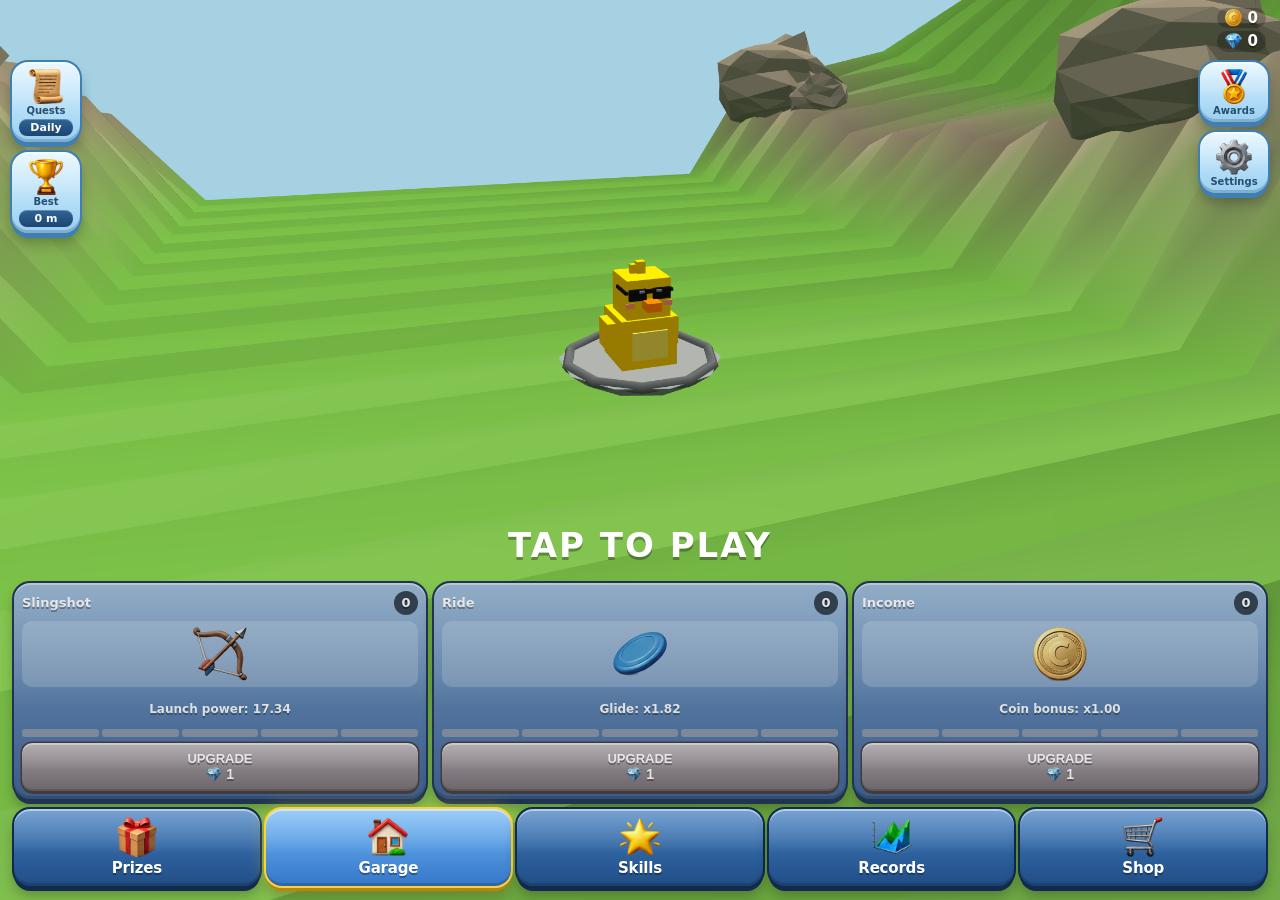
==== commit 2e251ee7: "play/: success-based coin fountain, diamonds for main upgrades, haptics tuned Co-Authored-By: Claude" ====
--- a/play/index.html
+++ b/play/index.html
@@ -346,6 +346,9 @@
 /* inner price chips sit inside a card: lighter shadow so they don't look stacked */
 #menu .sc u,#menu .card button{box-shadow:inset 0 2px 0 rgba(255,255,255,.5),inset 0 -2px 0 rgba(0,0,0,.15),0 0 0 1.5px var(--e),0 3px 0 var(--e)!important}
 #menu .card.off button{--c1:#b3a7af;--c2:#7d6f78;--e:#4b4148}
+/* paying in diamonds: purple */
+#menu .card.gemc button{--c1:#dc96ff;--c2:#9a3fe0;--e:#561c8e}
+#menu .card.gemc.off button{--c1:#b3a7af;--c2:#7d6f78;--e:#4b4148}
 /* purple: roll x10, infinite skills, prizes */
 #menu .gb.ten,#menu .tn.inf,#menu .nd.inf,.rsg.p{--c1:#dc96ff;--c2:#9a3fe0;--e:#561c8e}
 /* teal: maxed */
@@ -1176,7 +1179,7 @@
 /* Jump: upward boost from the ground (g) and in the air (a). For wt seconds after a jump (or until you land) you weigh
    heavy x more, so jumps peak lower and don't float; slingshot flights are unaffected. (Was 15.5 / 13, no extra weight.) */
 const JMP={g:14.5,a:12.2,heavy:1.12,wt:1.4};let jWt=0;
-function doJump(){if(st!=='run'||jl<=0||jcd>0||jmpN()<1)return;AU.sfx('jump',jl<jmpN()?1:0);hap('light');qAdd('jump',1);jl--;jcd=.18;jWt=JMP.wt;if(gr){const s=slope(d),n=Math.hypot(1,s);vx=v/n;vy=v*s/n+JMP.g;gr=false;airT=0}else{vy=Math.max(vy,0)+JMP.a;airT=0}sq=.5;shake=Math.max(shake,.12);if(!wingG)wingG=mkWings();if(chickG&&wingG.parent!==chickG)chickG.add(wingG);wingT=1;if(typeof padBlob==='function'&&gFx)padBlob(rider.position.x,Hf(d)+.1,rider.position.z,0,0,1.2,.4,rider.rotation)}
+function doJump(){if(st!=='run'||jl<=0||jcd>0||jmpN()<1)return;AU.sfx('jump',jl<jmpN()?1:0);qAdd('jump',1);jl--;jcd=.18;jWt=JMP.wt;if(gr){const s=slope(d),n=Math.hypot(1,s);vx=v/n;vy=v*s/n+JMP.g;gr=false;airT=0}else{vy=Math.max(vy,0)+JMP.a;airT=0}sq=.5;shake=Math.max(shake,.12);if(!wingG)wingG=mkWings();if(chickG&&wingG.parent!==chickG)chickG.add(wingG);wingT=1;if(typeof padBlob==='function'&&gFx)padBlob(rider.position.x,Hf(d)+.1,rider.position.z,0,0,1.2,.4,rider.rotation)}
 function launch(){AU.sfx('launch');hap('heavy');if(pull>=.98)qAdd('maxl',1);jl=jmpN();jcd=0;jWt=0;const s=pwr()*(.4+.6*pull),a=.16;vx=Math.cos(a)*s;vy=Math.sin(a)*s;lv=aim*s*.3;gr=false;airT=0;st='run';d-=pull*4;pull=0;$('hint').style.display='none';if(!(save.tut&&save.tut.rocks))setTimeout(()=>{if(st==='run')tutShow('rocks')},900)}
 // ---- menu / upgrades ----
 // ---- roguelike power-ups: every MILE metres the run pauses and you pick 1 of 3 ----
@@ -1185,7 +1188,7 @@
 ['wind','💨','Tailwind','Hills slow you down less'],['pad','⚡','Super Boosts','Boost pads 10% stronger'],['steer','🎯','Nimble Chick','Steer faster']];
 let pw={},got=[],shield=0,nextPick=MILE,inv=0,cd=0,lastN=0;
 let pickAt=0;
-let glassRun=0,pullN=0,pullHold=0;
+let glassRun=0,pullN=0,pullHold=0,rkHap=0;
 function pickStart(){pickAt=performance.now()+500;AU.sfx('pick');hap('medium');st='pick';hold=false;steer=0;confetti(150,'both');setTimeout(()=>confetti(70,'rain'),350);const m=nextPick;nextPick+=MILE;if(m>=6000&&!glassRun){glassRun=1;AU.glass()}
  const ch=POOL.slice().sort(()=>Math.random()-.5).slice(0,3+sk('c3')),el=$('pick');el.style.display='flex';
  el.innerHTML=`<h2>🎉 ${m} m! 🎉</h2><div class=sub>Choose a power-up</div>`+ch.map(p=>`<button class=pc onclick="choose('${p[0]}')"><div class=e>${p[1]}</div><div><b>${p[2]}</b><span>${p[3]}</span></div></button>`).join('');el.classList.add('wait');setTimeout(()=>el.classList.remove('wait'),500)}
@@ -1457,6 +1460,9 @@
 const STAT={sl:['Launch power',()=>pwr(),v=>v.toFixed(2)],ck:['Launch power',()=>pwr(),v=>v.toFixed(2)],ld:['Glide',()=>3.6/fr(),v=>'x'+v.toFixed(2)],inc:['Coin bonus',()=>mul(),v=>'x'+v.toFixed(2)]};
 const cost=k=>{const l=save[k],c=k==='ck'?55+30*l+2*l*l:20+14*l+1.2*l*l;return Math.round(c/5)*5};
 const CARD=[['sl','Slingshot','🏹'],['ld','Ride','🥏'],['inc','Income','🪙']];
+/* Not enough coins for a main upgrade? Pay in diamonds instead: the first 10 diamond upgrades of each stat cost 💎1,
+   the next 10 cost 💎2, then 💎3 ... (counted per stat in save.gu). Coins are always used first. */
+const gcost=k=>1+Math.floor(((save.gu||{})[k]|0)/10),gemMode=k=>save.coins<cost(k);
 let setOpen=0,rs=0,tab='garage',bnc='',fxOk=0,fxBad=0;
 document.getElementById('menu').addEventListener('click',e=>{const b=e.target.closest('[data-k]');if(b)bnc=b.dataset.k},true);
 function burst(el,n,far){n=n||10;const r=el.getBoundingClientRect(),cx=r.left+r.width/2,cy=r.top+r.height/2;for(let i=0;i<n;i++){const p=document.createElement('i');p.className='spk';const a=i/n*6.28+Math.random()*.4,dd=(far?54:36)+Math.random()*(far?46:30);p.style.cssText='left:'+cx+'px;top:'+cy+'px;--dx:'+Math.cos(a)*dd+'px;--dy:'+Math.sin(a)*dd+'px'+(far&&i%3?';background:'+CFC[i%CFC.length]:'');document.body.appendChild(p);setTimeout(()=>p.remove(),600)}}
@@ -1501,7 +1507,7 @@
  const pips=l=>{const f=l?((l-1)%5)+1:0;return [0,1,2,3,4].map(j=>`<i class="${j<f?'on':''}"></i>`).join('')},g=tab==='garage',nd=need(save.lvl);
  const head=t=>`<div class=ph><div><b>${t}</b><small>Level ${save.lvl+1} · ${Math.floor(save.xp)}/${nd} XP</small></div><button class=pl onclick="play()">PLAY</button></div><div class=xpbar><i style="width:${save.xp/nd*100}%"></i></div>`;
  let body='';
- if(g)body=`<div class=cards>`+CARD.map(([k,n,e])=>`<div data-k="c${k}" class="card${save.coins>=cost(k)?'':' off'}"><div class=ch><span>${n}</span><em>${save[k]}</em></div><div class=ic>${e}</div><div class=st>${STAT[k][0]}: ${STAT[k][2](STAT[k][1]())}</div><div class=pips>${pips(save[k])}</div><button onclick="buy('${k}')">UPGRADE<b>🪙 ${cost(k)}</b></button></div>`).join('')+`</div>`;
+ if(g)body=`<div class=cards>`+CARD.map(([k,n,e])=>{const gm=gemMode(k),ok=gm?save.gems>=gcost(k):true;return `<div data-k="c${k}" class="card${ok?'':' off'}${gm?' gemc':''}"><div class=ch><span>${n}</span><em>${save[k]}</em></div><div class=ic>${e}</div><div class=st>${STAT[k][0]}: ${STAT[k][2](STAT[k][1]())}</div><div class=pips>${pips(save[k])}</div><button onclick="buy('${k}')">UPGRADE<b>${gm?'💎 '+gcost(k):'🪙 '+cost(k)}</b></button></div>`}).join('')+`</div>`;
  else if(tab==='gacha')body=gachaHTML();
  else if(tab==='shop')body=shopHTML();
  else if(tab==='skills')body=`<div class="panel tall">${head('⭐ '+save.sp+' skill point'+(save.sp===1?'':'s'))}<div class=tsub>Tap a skill for details. Spend points in a branch to unlock higher tiers. ∞ skills never cap. You earn +3 ⭐ per level.</div>${skSpent()?'<button class=skrs onclick="skReset()">🔄 Reset skills &amp; refund points</button>':''}<div class=tree>`+SKT.map(b=>{const bp=brPts(b);return `<div class=br>`+b.s.slice().reverse().map((k,jj)=>{const lv=sk(k.id),tl=bp<TR[k.t],pl=skPre(k),lk=tl||pl,mx=lv>=k.m,ok=!lk&&!mx&&save.sp>=skCost(k,lv),inf=k.m>1e6;return `<button data-k="n${k.id}" class="tn${(k.id==='d1'||k.id==='d2')&&lv<1?' tp':''}${lk?' lk':''}${mx?' mx':''}${ok?' ok':''}${inf?' inf':''}${skSelId===k.id?' sel':''}" onclick="skPick('${k.id}')"><span class=ni>${lk?'🔒':k.i}</span><b>${k.n}</b><em>${inf?'Lv '+lv:lv+'/'+k.m}</em></button><div class=ln></div>`}).join('')+`<div class=bn>${b.i} ${b.n}<small>${bp} pts</small></div></div>`}).join('')+`</div>`+skDetail()+`</div>`;
@@ -1587,7 +1593,7 @@
 function setDef(){Object.assign(SET,{zoom:1.8,ch:1,sh:1});persist();renderSet()}
 function resetSave(){if(!rs){rs=1;renderSet();return}save={coins:0,gems:0,sl:0,gl:0,inc:0,ck:0,ld:0,best:0,xp:0,lvl:0,sp:0,sk:{},runs:0,tot:0,char:'chick',dev:'lid',own:{chick:1,lid:1},pity:0,npity:0,ach:{},set:SET};persist();dress();rs=0;setOpen=0;renderSet();showMenu('Progress reset')}
 let upT=0;
-function buy(k){const c=cost(k);if(save.coins<c){fxBad=1;showMenu(lastMsg);return}fxOk=1;const [n,f,fmt]=STAT[k],b=f();save.coins-=c;save[k]++;persist();dress();showMenu(lastMsg);
+function buy(k){const c=cost(k),gm=save.coins<c&&CARD.some(x=>x[0]===k),g=gcost(k);if(gm?save.gems<g:save.coins<c){fxBad=1;showMenu(lastMsg);return}fxOk=1;const [n,f,fmt]=STAT[k],b=f();if(gm){save.gems-=g;save.gu=save.gu||{};save.gu[k]=(save.gu[k]|0)+1}else save.coins-=c;save[k]++;persist();dress();showMenu(lastMsg);
  const a=f(),good=k==='ld'?a<b:a>b,mx=Math.max(a,b)*1.08,lbl=k==='ck'?'Chick':k==='ld'?'Lid':k==='sl'?'Slingshot':'Income';
  const pct=x=>Math.min(100,Math.max(0,x/mx*100)),df=a-b,u=$('up');
  u.innerHTML=`<b>${lbl} → Lv ${save[k]}</b><div class=row><span>${n}</span><em>${fmt(b)} → ${fmt(a)}</em></div><div class=row><span>Change</span><span>${df>=0?'+':''}${df.toFixed(2)} (${df>=0?'+':''}${(df/b*100).toFixed(2)}%)</span></div><div class=bar><i style="width:${pct(b)}%"></i><u style="width:0"></u></div>`;
@@ -1607,23 +1613,26 @@
  const tx=new THREE.CanvasTexture(cv);cfGeo=new THREE.CylinderGeometry(.48,.48,.12,22);
  const face=new THREE.MeshLambertMaterial({map:tx,emissive:0x3d2a00});cfMat=[new THREE.MeshLambertMaterial({color:0xe8a20c,emissive:0x5c3b00}),face,face];
  cfGG=new THREE.OctahedronGeometry(.38,0);cfGM=new THREE.MeshLambertMaterial({color:0x5cc8ff,emissive:0x0b3a6a})}
-function cfStart(coins,gems){cfAssets();cfClear();cfT0=performance.now();cfY0=rider.position.y;cfN=0;
- cfLeft=coins>0?Math.min(70,6+Math.round(1.6*Math.sqrt(coins))):0;cfGLeft=Math.min(12,(gems|0)*2);cfRate=cfLeft+cfGLeft;/* all released within 0.9 s of real time */
+/* succ: how good the run was, from .15 (far short of your best) to 1 (matched it); 1.4 = new personal best (bigger, taller, two waves) */
+let cfSucc=1,cfWave2=0;
+function cfStart(coins,gems,succ){cfAssets();cfClear();cfT0=performance.now();cfY0=rider.position.y;cfN=0;cfSucc=succ==null?1:succ;cfWave2=cfSucc>1?1:0;
+ cfLeft=coins>0?Math.min(cfSucc>1?90:70,Math.max(3,Math.round((6+1.6*Math.sqrt(coins))*(.3+.7*Math.min(1,cfSucc))*(cfSucc>1?1.3:1)))):0;cfGLeft=Math.min(12,(gems|0)*2);cfRate=cfLeft+cfGLeft;/* all released within 0.9 s of real time */
  if(coins>0)scorePop('+'+coins.toLocaleString()+' 🪙','#ffd23d')}
 function cfOne(gem){const m=new THREE.Mesh(gem?cfGG:cfGeo,gem?cfGM:cfMat),R=Math.random,a=R()*6.283,h=1.1+R()*2.4;
  m.position.set(rider.position.x+(R()-.5)*.3,rider.position.y+.9,rider.position.z+(R()-.5)*.3);m.rotation.set(R()*6,R()*6,R()*6);S.add(m);
- fnCoins.push({m,vx:Math.cos(a)*h,vz:Math.sin(a)*h,vy:9.5+R()*5.5,sx:(R()-.5)*16,sz:(R()-.5)*16,t:0,L:1.25+R()*.6})}
-function cfStep(dt){if(!fnCoins.length&&!cfLeft&&!cfGLeft)return;
+ fnCoins.push({m,vx:Math.cos(a)*h,vz:Math.sin(a)*h,vy:(7+5*Math.min(1.3,cfSucc))+R()*5.5,sx:(R()-.5)*16,sz:(R()-.5)*16,t:0,L:1.25+R()*.6})}
+function cfStep(dt){if(!fnCoins.length&&!cfLeft&&!cfGLeft&&!cfWave2)return;
+ if(cfWave2&&!cfLeft&&!cfGLeft&&performance.now()-cfT0>1000){cfWave2=0;cfLeft=Math.round(cfRate*.6);cfRate+=cfLeft;hap('success')}
  if(cfLeft||cfGLeft){let k=Math.max(1,Math.ceil(cfRate*Math.min(1,(performance.now()-cfT0)/900))-cfN);while(k-->0&&(cfLeft||cfGLeft)){const gem=cfGLeft&&(!cfLeft||Math.random()<cfGLeft/(cfLeft+cfGLeft));if(gem)cfGLeft--;else cfLeft--;cfOne(gem);if(++cfN%5===0){AU.sfx('star');hap('tick')}}}
  const fl=cfY0+.05;for(let i=fnCoins.length-1;i>=0;i--){const c=fnCoins[i],m=c.m;c.t+=dt;c.vy-=24*dt;m.position.x+=c.vx*dt;m.position.y+=c.vy*dt;m.position.z+=c.vz*dt;m.rotation.x+=c.sx*dt;m.rotation.z+=c.sz*dt;
   if(m.position.y<fl&&c.vy<0){m.position.y=fl;c.vy=-c.vy*.36;c.vx*=.55;c.vz*=.55;c.sx*=.5;c.sz*=.5}
   const f=c.L-c.t;if(f<.35)m.scale.setScalar(Math.max(.01,f/.35));if(f<=0){S.remove(m);fnCoins.splice(i,1)}}}
-function cfClear(){for(const c of fnCoins)S.remove(c.m);fnCoins.length=0;cfLeft=cfGLeft=0}
-function end(){gameResume(1);tutHide('run');st='over';AU.sfx('over');const nb=save.best>=60&&dist>save.best,nbv=(save.bv|0)>0&&maxV>(save.bv|0),bw=!!window.__blown;window.__blown=0;const base=liveCoin(),mc=Math.min(cost('sl'),cost('ld'),cost('inc')),earn=Math.max(base,3,Math.min(mc-save.coins,Math.ceil(mc*COIN_RATE)));save.coins+=earn;save.best=Math.max(save.best,dist);const fs=Math.floor(score),fh=Math.floor(maxH),nbs=fs>(save.bs|0)&&(save.bs|0)>=300,nbh=fh>(save.bh|0)&&(save.bh|0)>=10;save.bs=Math.max(save.bs|0,fs);save.bh=Math.max(save.bh|0,fh);save.bv=Math.max(save.bv|0,Math.floor(maxV));hourRoll();save.hr.d=Math.max(save.hr.d,Math.floor(dist));save.hr.s=Math.max(save.hr.s,fs);save.hr.h=Math.max(save.hr.h,fh);monthRoll();save.mo.d=Math.max(save.mo.d,Math.floor(dist));save.mo.s=Math.max(save.mo.s,fs);save.mo.h=Math.max(save.mo.h,fh);save.runs++;save.tot+=dist;qCheck();qAdd('run',1);qAdd('tot',dist);qAdd('far',dist,1);qAdd('coin',earn);qAdd('high',fh);qAdd('fast',Math.floor(maxV));qAdd('score',fs);qAdd('air',Math.floor(airRun));if(!runHits)qAdd('clean',Math.floor(dist));const qd=qNew,ad=achRun;qNew=0;persist();lbPost();if(nb)setTimeout(()=>confetti(180,'both'),350);else if(nbs||nbh)setTimeout(()=>confetti(100,'both'),350);resToast=`${nb?'🏆 NEW BEST! ':''}${Math.floor(dist)} m · +${earn} 🪙`+(xpRun?` · +${Math.round(xpRun)} ⭐`:'')+(dmRun?` · +${dmRun} 💎`:'')+(qd?` · 📜 ${qd} quest${qd>1?'s':''} done!`:'')+`<br>⭐ ${fs.toLocaleString()} pts${nbs?' 🏆':''} · 🚀 ${fh} m${nbh?' 🏆':''}`;const sd={nb,nbs,nbh,nbv,earn,fs,fh,qd,ad,bw,dist:Math.floor(dist),mv:Math.floor(maxV),xp:Math.round(xpRun),dm:dmRun,pu:got.length,area:chAt(dist).n,cl:!!(sky||skVis)};resToast='';
+function cfClear(){for(const c of fnCoins)S.remove(c.m);fnCoins.length=0;cfLeft=cfGLeft=0;cfWave2=0}
+function end(){const pb0=save.best;gameResume(1);tutHide('run');st='over';AU.sfx('over');const nb=save.best>=60&&dist>save.best,nbv=(save.bv|0)>0&&maxV>(save.bv|0),bw=!!window.__blown;window.__blown=0;const base=liveCoin(),mc=Math.min(cost('sl'),cost('ld'),cost('inc')),earn=Math.max(base,3,Math.min(mc-save.coins,Math.ceil(mc*COIN_RATE)));save.coins+=earn;save.best=Math.max(save.best,dist);const fs=Math.floor(score),fh=Math.floor(maxH),nbs=fs>(save.bs|0)&&(save.bs|0)>=300,nbh=fh>(save.bh|0)&&(save.bh|0)>=10;save.bs=Math.max(save.bs|0,fs);save.bh=Math.max(save.bh|0,fh);save.bv=Math.max(save.bv|0,Math.floor(maxV));hourRoll();save.hr.d=Math.max(save.hr.d,Math.floor(dist));save.hr.s=Math.max(save.hr.s,fs);save.hr.h=Math.max(save.hr.h,fh);monthRoll();save.mo.d=Math.max(save.mo.d,Math.floor(dist));save.mo.s=Math.max(save.mo.s,fs);save.mo.h=Math.max(save.mo.h,fh);save.runs++;save.tot+=dist;qCheck();qAdd('run',1);qAdd('tot',dist);qAdd('far',dist,1);qAdd('coin',earn);qAdd('high',fh);qAdd('fast',Math.floor(maxV));qAdd('score',fs);qAdd('air',Math.floor(airRun));if(!runHits)qAdd('clean',Math.floor(dist));const qd=qNew,ad=achRun;qNew=0;persist();lbPost();if(nb)setTimeout(()=>confetti(180,'both'),350);else if(nbs||nbh)setTimeout(()=>confetti(100,'both'),350);resToast=`${nb?'🏆 NEW BEST! ':''}${Math.floor(dist)} m · +${earn} 🪙`+(xpRun?` · +${Math.round(xpRun)} ⭐`:'')+(dmRun?` · +${dmRun} 💎`:'')+(qd?` · 📜 ${qd} quest${qd>1?'s':''} done!`:'')+`<br>⭐ ${fs.toLocaleString()} pts${nbs?' 🏆':''} · 🚀 ${fh} m${nbh?' 🏆':''}`;const sd={nb,nbs,nbh,nbv,earn,fs,fh,qd,ad,bw,dist:Math.floor(dist),mv:Math.floor(maxV),xp:Math.round(xpRun),dm:dmRun,pu:got.length,area:chAt(dist).n,cl:!!(sky||skVis)};resToast='';
  /* the coins (and diamonds) you earned burst out of your ride; the summary follows (tap to skip) */
  endFin=()=>{endFin=null;clearTimeout(endTm);cfClear();enterMenu('');runSummary(sd)};hap('buzz');
  if(window.__instantEnd||document.hidden){endFin();return}
- cfStart(earn,dmRun);endTm=setTimeout(()=>{if(endFin)endFin()},CF_SECS*1000)}
+ const succ=nb?1.4:Math.max(.15,Math.min(1,dist/Math.max(pb0,300)));cfStart(earn,dmRun,succ);endTm=setTimeout(()=>{if(endFin)endFin()},(nb?CF_SECS+.8:CF_SECS)*1000)}
 let endFin=null,endTm=0;addEventListener('pointerdown',e=>{if(endFin&&st==='over'&&performance.now()-cfT0>350){e.stopPropagation();e.preventDefault();endFin()}},true);
 function runSummary(o){let el=$('rsum');if(el)el.remove();el=document.createElement('div');el.id='rsum';
  const L=(a,n,b,hl)=>`<div class=rsr${hl?' hl':''}><span>${a} ${n}</span><b>${b}${hl?' 🏆':''}</b></div>`,rec=[];
@@ -1792,7 +1801,7 @@
   if(sky&&!onDeck(d,px)){gr=false;vx=vh;vy=v*sn;airT=0;y=ny+.02;roF=1;roD=d;roV=vy}else if(v>6&&kk<-30/(vh*vh)-.02){gr=false;vx=vh;vy=v*sn;airT=0;y=ny+.02}else y=ny;
  }else{airT+=dt;airRun+=dt;if(jWt>0)jWt=Math.max(0,jWt-dt);vy-=(hold&&rkT<=0&&sk('dv')>=1?55*(1+.03*eL('dv')):(rkT>0?.08:1)*(jWt>0?JMP.heavy:1)*26.5*Math.max(.62,Math.pow(.88,pw.wings|0)*Math.pow(.97,eL('b2'))*M.fl)*skGm*(1+Math.min(.5,Math.max(0,vx-52)*.008))*(sky?1.2:1))*dt;if(rkT>0)rkStep(dt);if(skFall&&vy<-42)vy=-42;if(skFall)roF=0;const yP=y;if(roF){if(vy>roV+3||rkT>0||jcd>.1)roF=0;else if(d-roD>roCap())vx*=Math.exp(-14*dt)}d+=vx*dt;y+=vy*dt;{const ex=vx-vcap();if(ex>0)vx-=(ex*1.2+ex*ex*.04)*dt}const gy=sky?((onDeck(d,px)&&yP>=skH(d)-SK_F)?skH(d):-1e9):Hf(d);
   if(y<=gy){const s=slope(d),n=Math.hypot(1,s),tx=1/n,ty=s/n;let vt=vx*tx+vy*ty;const imp=Math.abs(-vx*ty+vy*tx);
-   y=gy;skFall=0;jWt=0;sq=Math.min(1,imp/10);if(imp>4&&airT>.25){AU.sfx('land',imp);hap(imp>13?'heavy':imp>8?'medium':'light')}if(imp>13)shake=.4;
+   y=gy;skFall=0;jWt=0;sq=Math.min(1,imp/10);if(imp>4&&airT>.25){AU.sfx('land',imp);if(imp>22)hap('medium');else if(imp>13)hap('light')}/* only real thuds, softer than before */if(imp>13)shake=.4;
    const nb=imp*(hold&&sk('dv')>=1?.3:.48);jl=jmpN();
    if(imp>30&&-vx*ty+vy*tx<0){const vx0=vx;vx=Math.max(vt*tx-nb*ty,vx0);vy=vt*ty+nb*tx;y=gy+.03;airT=0;shake=Math.max(shake,Math.min(.5,imp/90));bnN++}
    else{if(imp<=13&&airT>.45){vt+=2.5;if(!sky)qAdd('land',1)}v=Math.max(vt,vx*n);gr=true;bnN=0}}}
@@ -1819,8 +1828,11 @@
  if(st==='run'&&!pz)step(dt);
  if(st==='run'&&!pz&&dist>=nextPick)pickStart();
  if(st==='dying')dyStep(dt);
- if(st==='idle'&&pull>0.02){const n=Math.floor(pull*8);if(n>pullN){pullN=n;hap(pull>=.98?'medium':'tick');pullHold=0}if(pull>=.98){pullHold+=dt;if(pullHold>=.34){pullHold=0;hap('light')}}}else{pullN=0;pullHold=0}
+ {const now=performance.now();/* real time, so slow phones pulse just as often */
+  if(st==='idle'&&pull>0.02){const n=Math.floor(pull*8);if(n>pullN){pullN=n;hap(pull>=.98?'medium':'tick');pullHold=now}if(pull>=.98&&now-pullHold>=340){pullHold=now;hap('light')}}else{pullN=0;pullHold=0}
+  if(st==='run'&&rkT>0&&!pz){if(now-rkHap>=90){rkHap=now;hap('light')}}}
  cfStep(dt);
+ /* (rocket: a steady buzz for as long as it burns, above) */
  if(st==='count'){cd-=dt;const n=Math.ceil(cd);if(n!==lastN&&n>0){lastN=n;AU.sfx('beep');hap('tick');const c=$('cd');c.textContent=n;c.style.animation='none';c.offsetWidth;c.style.animation='pop .5s ease-out'}if(cd<=0){st='run';AU.sfx('go');hap('medium');if(rkPend){rkPend=0;rkFire()}inv=2;if(!gr){jl=jmpN();jcd=0}$('cd').style.display='none'}}
  const pf=Pf(d-pull*4),th=pf.t,wx=pf.x+Math.cos(th)*px,wz=pf.z+Math.sin(th)*px;rider.position.set(wx,y+(st==='menu'?.05*Math.sin(clock.elapsedTime*2.4):0),wz);
  const air=st==='run'&&!gr,tp=air?Math.atan2(vy,vx):Math.atan(slope(d))+pull*.35;pitch+=(tp-pitch)*Math.min(1,dt*(air?3.2:10));rider.rotation.x=pitch;
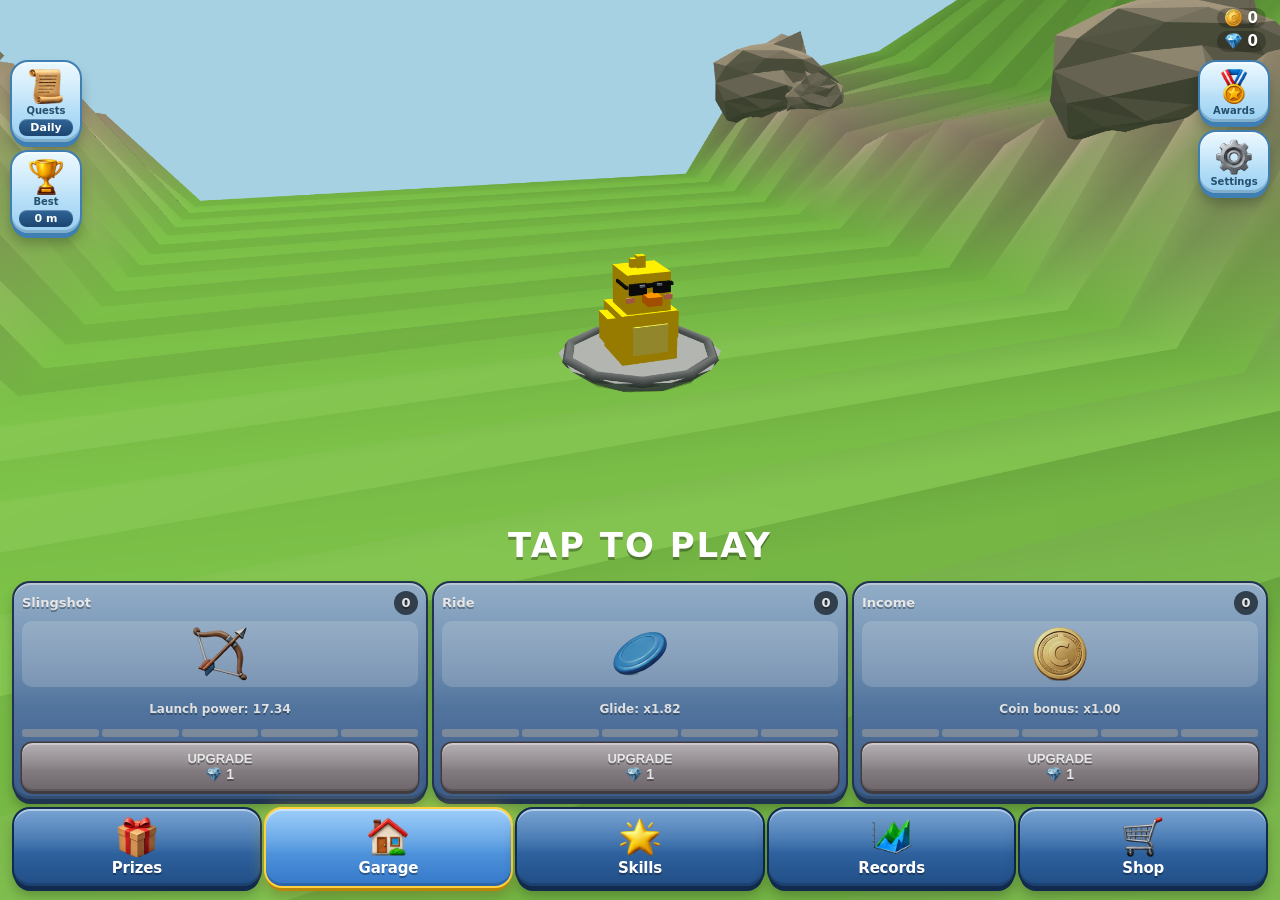
==== commit 2c24e84f: "play/: smoother slingshot release (shaders compiled at start-up), clouds open at 100 m Co-Authored-B" ====
--- a/play/index.html
+++ b/play/index.html
@@ -937,7 +937,7 @@
  nextXd=d+90;nextDmD=d+260;nextRbD=Math.max(nextRbD,d+900);nextDiD=Math.max(nextDiD,d+2000);lastGemD=d;nextBd=dist+160;nextRgD=0;
  skFlash=.7;shake=.25;AU.sfx('angered');hap('rumble',Math.min(7,1+skFalls));skBanner('<span style="color:#ff2d2d;text-shadow:0 0 16px #ff0000,0 4px 0 rgba(0,0,0,.45)">Angered The Gods!</span>','get back up fast!',2.4)}
 // The Clouds: once unlocked, launch high enough at speed (well above the sky rings) and you simply break through
-const CLOUD_H=112,CLOUD_V=29,cloudsOpen=()=>sk('d2')>=1||achHave('a10')||!!save.ach.cu;
+const CLOUD_H=100,CLOUD_V=29,cloudsOpen=()=>sk('d2')>=1||achHave('a10')||!!save.ach.cu;
 let skHint=0,skReN=0;
 function cloudCheck(){if(sky||gr)return;const hh=y-Ht(d);if(hh>=CLOUD_H&&!cloudsOpen()&&!skHint){skHint=1;skBanner('☁ THE CLOUDS ABOVE','Buy Jump in the skill tree to unlock them',2.6)}
  if(skFall||!cloudsOpen())return;{const ez=(skFalls===1?28:0)-14*skReN;if(hh>=CLOUD_H-ez&&(Math.hypot(vx,vy)>=CLOUD_V*(ez>0?.75:1)||hh>=CLOUD_H-ez+10))enterSky()}}
@@ -1859,7 +1859,22 @@
  if(!R.getContext().isContextLost())try{R.render(S,cam)}catch(_){}}
 addEventListener('resize',()=>{R.setSize(innerWidth,innerHeight);cam.aspect=innerWidth/innerHeight;cam.fov=cam.aspect<1?75:60;cam.updateProjectionMatrix()});
 cam.fov=cam.aspect<1?75:60;cam.updateProjectionMatrix();
-dress();cam.position.set(0,3,-6);enterMenu('Sling & Slide');loop();
+/* Shader warm-up. A phone has to compile a shader the first time a new kind of material is drawn, and that froze the
+   game for a moment on release (jewels, rocket sparks), at the first gem, the personal-best flags and the end-of-run coins.
+   Gem and spark materials are thrown away after each run, which freed their shaders, so it happened again every run.
+   Here every material set-up the game uses is built once at start-up, compiled, and kept alive (hidden), so those shaders
+   are ready before you press Play and are never freed. Shaders differ by material type, texture, two-sided, flat shading,
+   vertex colours and sprite scaling (not colour, opacity or blending), so one hidden mesh per combination covers them all. */
+function gfxWarm(){try{const g=new THREE.Group(),geo=new THREE.PlaneGeometry(.01,.01),cg=new THREE.PlaneGeometry(.01,.01),D=THREE.DoubleSide;
+ cg.setAttribute('color',new THREE.BufferAttribute(new Float32Array(cg.attributes.position.count*3).fill(1),3));
+ const L=o=>new THREE.MeshLambertMaterial(o),B=o=>new THREE.MeshBasicMaterial(o);
+ [[L({}),geo],[L({flatShading:true}),geo],[L({flatShading:true,side:D}),geo],[L({vertexColors:true,flatShading:true,side:D}),cg],[L({map:jTex}),geo],
+  [B({}),geo],[B({side:D}),geo],[B({vertexColors:true,side:D}),cg],[B({map:jTex}),geo],[B({map:jTex,side:D}),geo],
+  [new THREE.MeshPhongMaterial({flatShading:true}),geo]].forEach(([m,q])=>g.add(new THREE.Mesh(q,m)));
+ g.add(new THREE.Sprite(new THREE.SpriteMaterial({map:jTex})),new THREE.Sprite(new THREE.SpriteMaterial({map:jTex,sizeAttenuation:false})));
+ g.visible=false;g.name='gfxWarm';S.add(g);R.compile(S,cam);
+ cfAssets();R.initTexture(jTex);R.initTexture(cfMat[1].map)}catch(e){}}
+dress();cam.position.set(0,3,-6);enterMenu('Sling & Slide');gfxWarm();loop();
 lbInit();
 
 // ---- premium icon set: swaps emoji in the UI for the game's own icons ----
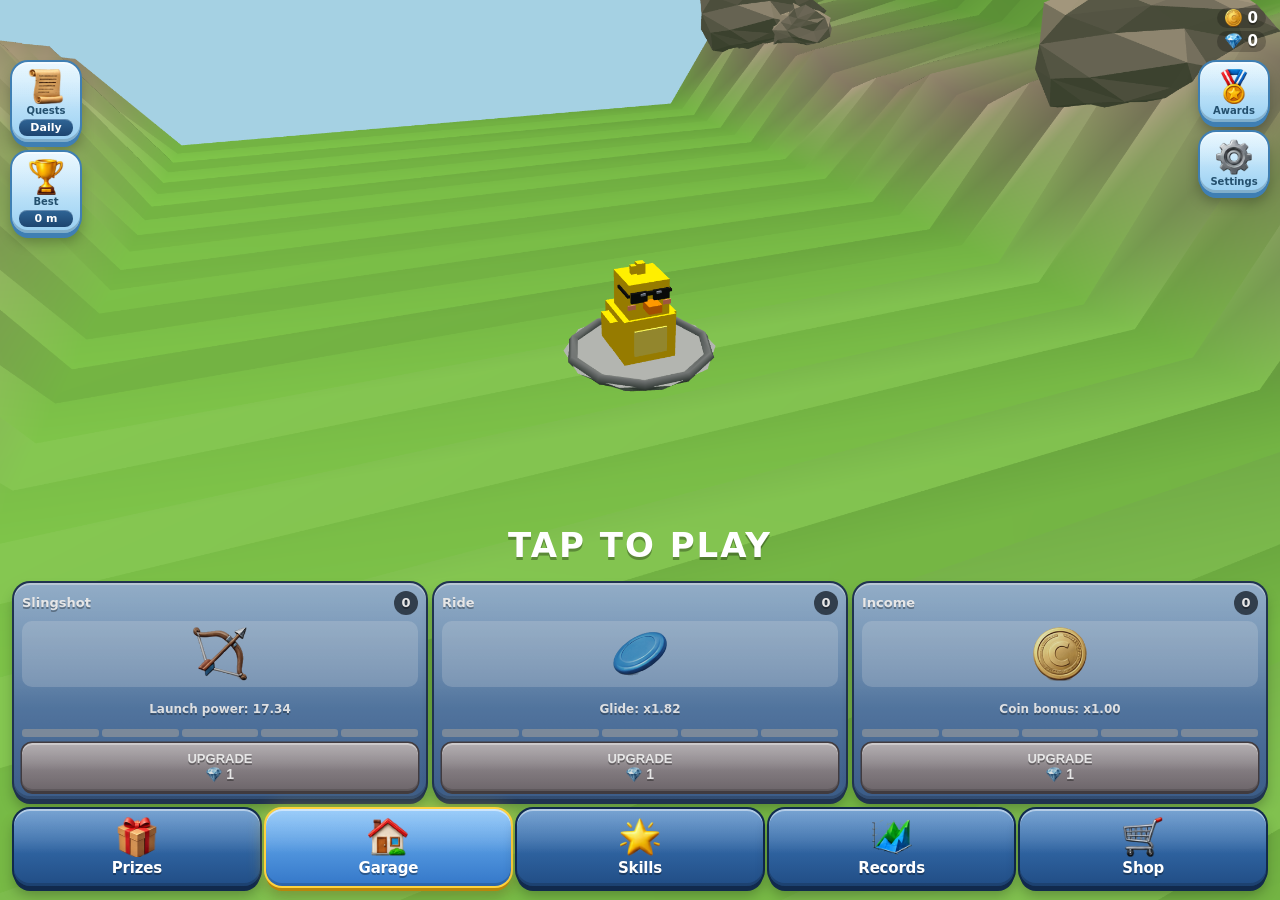
==== commit e2cece77: "Web game: camera 140% default for new players, prize card never covers the prize row (synced with th" ====
--- a/play/index.html
+++ b/play/index.html
@@ -138,7 +138,7 @@
 #menu .geq{position:absolute;top:-6px;right:-3px;background:#5fbf6a;font-size:9px;font-style:normal;font-weight:900;border-radius:6px;padding:1px 4px}
 /*gacha v112*/
 #gm .gmrev .mdl{pointer-events:auto;cursor:pointer}#gm .gmtip{display:block;margin-top:4px;font-size:11px;font-weight:800;opacity:.8}
-#gm .gmst{display:none;margin:6px auto 0;background:rgba(10,20,34,.88);border:2px solid var(--rc);border-radius:12px;padding:6px 10px;max-width:270px;pointer-events:auto;position:relative;z-index:6}#gm .gmrev.st .gmst{display:block}
+#gm .gmst{display:none;margin:6px auto 0;background:rgba(10,20,34,.88);border:2px solid var(--rc);border-radius:12px;padding:6px 10px;max-width:270px;pointer-events:auto;position:relative;z-index:6}#gm .gmrev.st .gmst{display:block}#gm .gmrev.st .gmtip{display:none}
 #gm .chip{pointer-events:auto;cursor:pointer}
 .ad{color:#7dff8a;font-weight:800;font-size:12px}.dsv{color:#ff8a80;font-weight:800;font-size:12px}.gd2{opacity:.9;font-weight:700;font-size:12px;margin-top:6px}
 #gcp{position:fixed;inset:0;z-index:90;display:flex;align-items:center;justify-content:center;font-family:inherit;color:#fff}#gcp .gcbg{position:absolute;inset:0;background:rgba(5,12,22,.72)}
@@ -393,7 +393,7 @@
 const COIN_RATE=.5;
 /* Quests created before the change: halve their unclaimed coin rewards once (x.h marks a quest as already at the new rate). */
 try{for(const L of [save.q&&save.q.dl,save.q&&save.q.wk])if(Array.isArray(L))for(const x of L)if(x&&x.r&&x.r[0]==='c'&&!x.c&&!x.h){x.r[1]=Math.max(5,Math.round(x.r[1]*COIN_RATE/5)*5);x.h=1}}catch(e){}
-if(!save.sk)save.sk={};if(!save.own)save.own={};save.own.chick=save.own.chick||1;save.own.lid=save.own.lid||1;if(!save.char)save.char='chick';if(!save.dev)save.dev='lid';save.pity=save.pity|0;save.npity=save.npity|0;save.dg=save.dg||0;save.st1=!!save.st1;save.jmp=Math.min(2,save.jmp|0);if(save.jmp>(save.sk.d2|0))save.sk.d2=save.jmp;if(save.sk.b4){save.sk.dv=Math.max(save.sk.dv|0,save.sk.b4);delete save.sk.b4}if(!save.ach)save.ach={};save.set=Object.assign({hap:1,zoom:1.8,ch:1,sh:1,spd:1,pts:1,gfx:1,sfx:.8,mus:.2,trk:-1,ostm:1,mus3:1,mus2:1},save.set||{});const SET=save.set;if(!SET.zm2){if(SET.zoom===1)SET.zoom=1.25;SET.zm2=1}/* camera starts fully zoomed out (180%); players still on the old 125% default move too */if(!SET.zm3){if(SET.zoom===1.25)SET.zoom=1.8;SET.zm3=1}SET.trk=-1;SET.ostm=1;if(!SET.mus2){SET.mus=.2;SET.mus2=1;SET.mus3=1}
+if(!save.sk)save.sk={};if(!save.own)save.own={};save.own.chick=save.own.chick||1;save.own.lid=save.own.lid||1;if(!save.char)save.char='chick';if(!save.dev)save.dev='lid';save.pity=save.pity|0;save.npity=save.npity|0;save.dg=save.dg||0;save.st1=!!save.st1;save.jmp=Math.min(2,save.jmp|0);if(save.jmp>(save.sk.d2|0))save.sk.d2=save.jmp;if(save.sk.b4){save.sk.dv=Math.max(save.sk.dv|0,save.sk.b4);delete save.sk.b4}if(!save.ach)save.ach={};save.set=Object.assign({hap:1,zoom:1.8,ch:1.4,sh:1,spd:1,pts:1,gfx:1,sfx:.8,mus:.2,trk:-1,ostm:1,mus3:1,mus2:1},save.set||{});const SET=save.set;if(!SET.zm2){if(SET.zoom===1)SET.zoom=1.25;SET.zm2=1}/* camera starts fully zoomed out (180%); players still on the old 125% default move too */if(!SET.zm3){if(SET.zoom===1.25)SET.zoom=1.8;SET.zm3=1}SET.trk=-1;SET.ostm=1;if(!SET.mus2){SET.mus=.2;SET.mus2=1;SET.mus3=1}
 /* ---- Haptics: taps and buzzes for key moments. In the app, native.js provides HAPTIC (the phone's haptic engine);
    in a browser navigator.vibrate is used where it exists (Android). Settings → Vibration turns it off.
    tick < light < medium < heavy; success / warning / error; buzz = 3 quick taps; rumble(n) = n heavy hits. */
@@ -1382,6 +1382,16 @@
  m.position.sub(ct);const piv=new THREE.Group();piv.add(m);piv.scale.setScalar(k);piv.rotation.x=.22;sc.add(piv);
  cm.position.set(0,.4,7);cm.lookAt(0,0,0);cancelAnimationFrame(gmRaf);const t0=performance.now();
  const loop=()=>{if(!document.getElementById('gm')||!box.isConnected)return;const t=(performance.now()-t0)/1000;piv.rotation.y=t*1.2;piv.position.y=Math.sin(t*2.4)*.06;gmR.render(sc,cm);gmRaf=requestAnimationFrame(loop)};loop();return true}catch(e){return false}}
+/* Keeps the prize card (model, name, stats box) between the Skip button and the row of prizes
+   already won: moves it up first, then shrinks the model if it still doesn't fit. */
+function gmFit(rev){try{const g=document.getElementById('gm');if(!g||!rev)return;
+ const m=rev.querySelector('.mdl'),cv=m&&m.querySelector('canvas'),row=g.querySelector('.gmrow'),sk=g.querySelector('.gmskip');
+ const setH=h=>{if(!m)return;m.style.height=m.style.lineHeight=h+'px';if(cv){const w0=+cv.width/(gmR?gmR.getPixelRatio():1);cv.style.height=h+'px';cv.style.width=Math.round(w0*h/230)+'px'}};
+ setH(230);
+ const skB=sk&&getComputedStyle(sk).display!=='none'?sk.getBoundingClientRect().bottom:0,top0=Math.max(skB,10)+8,lim=(row?row.getBoundingClientRect().top:innerHeight-100)-10;
+ let h=rev.offsetHeight;const avail=lim-top0;
+ if(h>avail){setH(Math.max(60,Math.round(230-(h-avail))));h=rev.offsetHeight}
+ const c=Math.min(Math.max(innerHeight*.42,top0+h/2),Math.max(top0+h/2,lim-h/2));rev.style.top=Math.round(c)+'px'}catch(e){}}
 function gmClose(){const g=document.getElementById('gm');if(g)g.remove();lastRoll=null;showMenu(lastMsg)}
 function gmAgain(n){const g=document.getElementById('gm');if(g)g.remove();roll(n)}
 async function gmPlay(n){gmSkip=0;gmTS=n>1?1.25:1.4;const old=document.getElementById('gm');if(old)old.remove();
@@ -1416,9 +1426,10 @@
   if(r>=2)rays.classList.add('on');
   const bx=innerWidth/2,by=innerHeight*.42;gmBurst(bx,by,col,[8,12,18,28,44,70][r],r);if(r>=4)gmBurst(bx,by,'#fff',16,r);
   await gsl(160);
-  rev.innerHTML=`<div class=mdl></div><div class=nm>${x.it.n}</div><div class=rk>${RAR[r].k} ${x.it.t==='c'?'Character':'Ride'}</div>${x.nw?'<span class=tg>NEW!</span>':x.rf?`<span class="tg r">Duplicate +${x.rf}💎</span>`:''}<small class=gmtip>👆 Tap the icon for stats</small><div class=gmst>${effHTML(x.it)}</div>`;rev.classList.remove('st');rev.querySelector('.mdl').onclick=()=>rev.classList.toggle('st');
+  rev.innerHTML=`<div class=mdl></div><div class=nm>${x.it.n}</div><div class=rk>${RAR[r].k} ${x.it.t==='c'?'Character':'Ride'}</div>${x.nw?'<span class=tg>NEW!</span>':x.rf?`<span class="tg r">Duplicate +${x.rf}💎</span>`:''}<small class=gmtip>👆 Tap the icon for stats</small><div class=gmst>${effHTML(x.it)}</div>`;rev.classList.remove('st');rev.querySelector('.mdl').onclick=()=>{rev.classList.toggle('st');gmFit(rev)};
   rev.classList.remove('show');void rev.offsetWidth;rev.classList.add('show');
   if(!gmModel(rev.querySelector('.mdl'),x.it,col))rev.querySelector('.mdl').textContent=x.it.e;
+  gmFit(rev);
   if(fast){await gmHold(g,i<L.length-1?'TAP TO CONTINUE':'TAP TO FINISH');rev.classList.remove('show');rev.style.opacity=0;w.classList.remove('dim');rays.classList.remove('on');chip(x);cap.className='gmcap';await gsl(120);rev.style.opacity=''}
  }
  q('.gmskip').style.display='none';
@@ -1590,7 +1601,7 @@
 function setV(k,v){SET[k]=+v;const a=SETS.find(x=>x[0]===k),l=$('sv_'+k);if(l&&a)l.textContent=a[7](SET[k]);persist();AU.vol();if(k==='sfx')AU.sfx('star')}
 function setT(k){SET[k]=SET[k]?0:1;if(k==='hap'&&SET.hap)hap('medium');if(k==='gfx'){R.setPixelRatio(SET.gfx?Math.min(devicePixelRatio*(window.__uiS||1),2.6):1);R.setSize(innerWidth,innerHeight)}persist();renderSet()}
 function setTrk(i){SET.trk=i;persist();AU.track(i);if((SET.mus??.5)<.05){SET.mus=.5;AU.vol()}renderSet()}
-function setDef(){Object.assign(SET,{zoom:1.8,ch:1,sh:1});persist();renderSet()}
+function setDef(){Object.assign(SET,{zoom:1.8,ch:1.4,sh:1});persist();renderSet()}
 function resetSave(){if(!rs){rs=1;renderSet();return}save={coins:0,gems:0,sl:0,gl:0,inc:0,ck:0,ld:0,best:0,xp:0,lvl:0,sp:0,sk:{},runs:0,tot:0,char:'chick',dev:'lid',own:{chick:1,lid:1},pity:0,npity:0,ach:{},set:SET};persist();dress();rs=0;setOpen=0;renderSet();showMenu('Progress reset')}
 let upT=0;
 function buy(k){const c=cost(k),gm=save.coins<c&&CARD.some(x=>x[0]===k),g=gcost(k);if(gm?save.gems<g:save.coins<c){fxBad=1;showMenu(lastMsg);return}fxOk=1;const [n,f,fmt]=STAT[k],b=f();if(gm){save.gems-=g;save.gu=save.gu||{};save.gu[k]=(save.gu[k]|0)+1}else save.coins-=c;save[k]++;persist();dress();showMenu(lastMsg);
